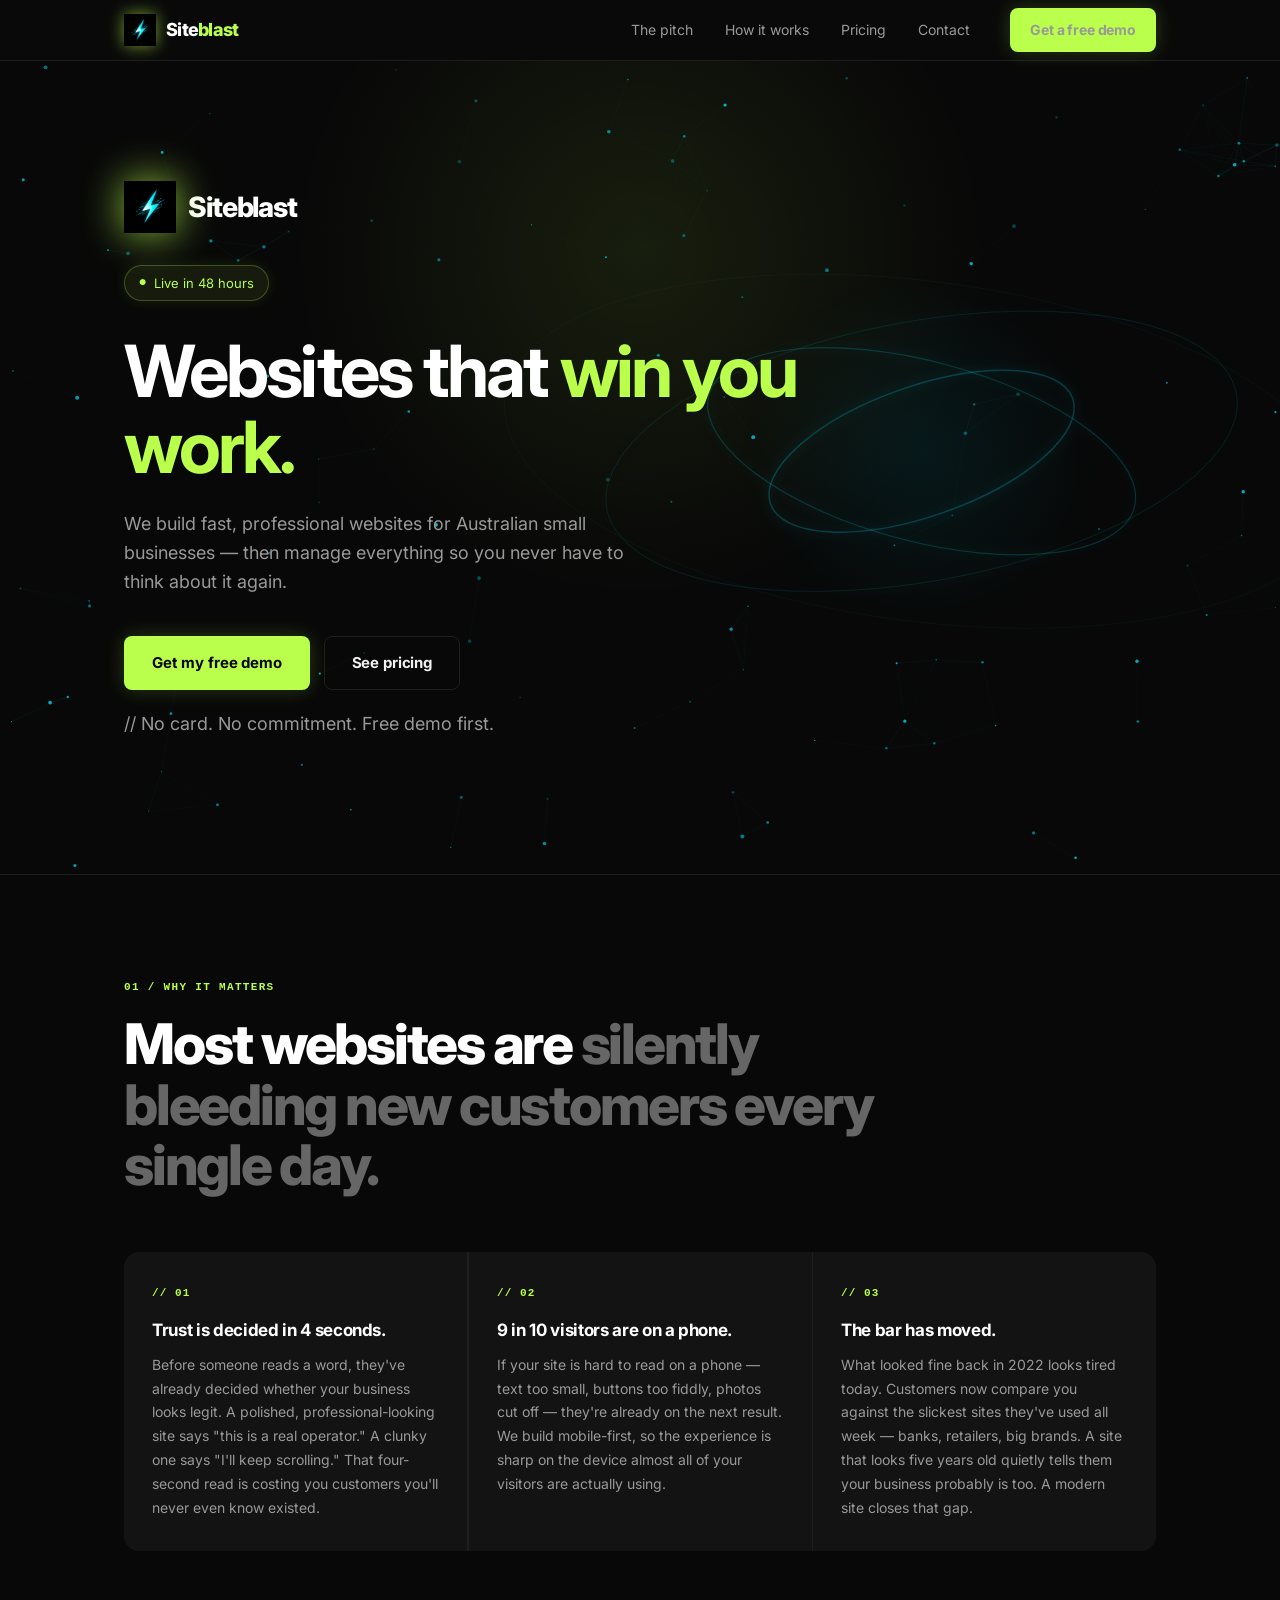
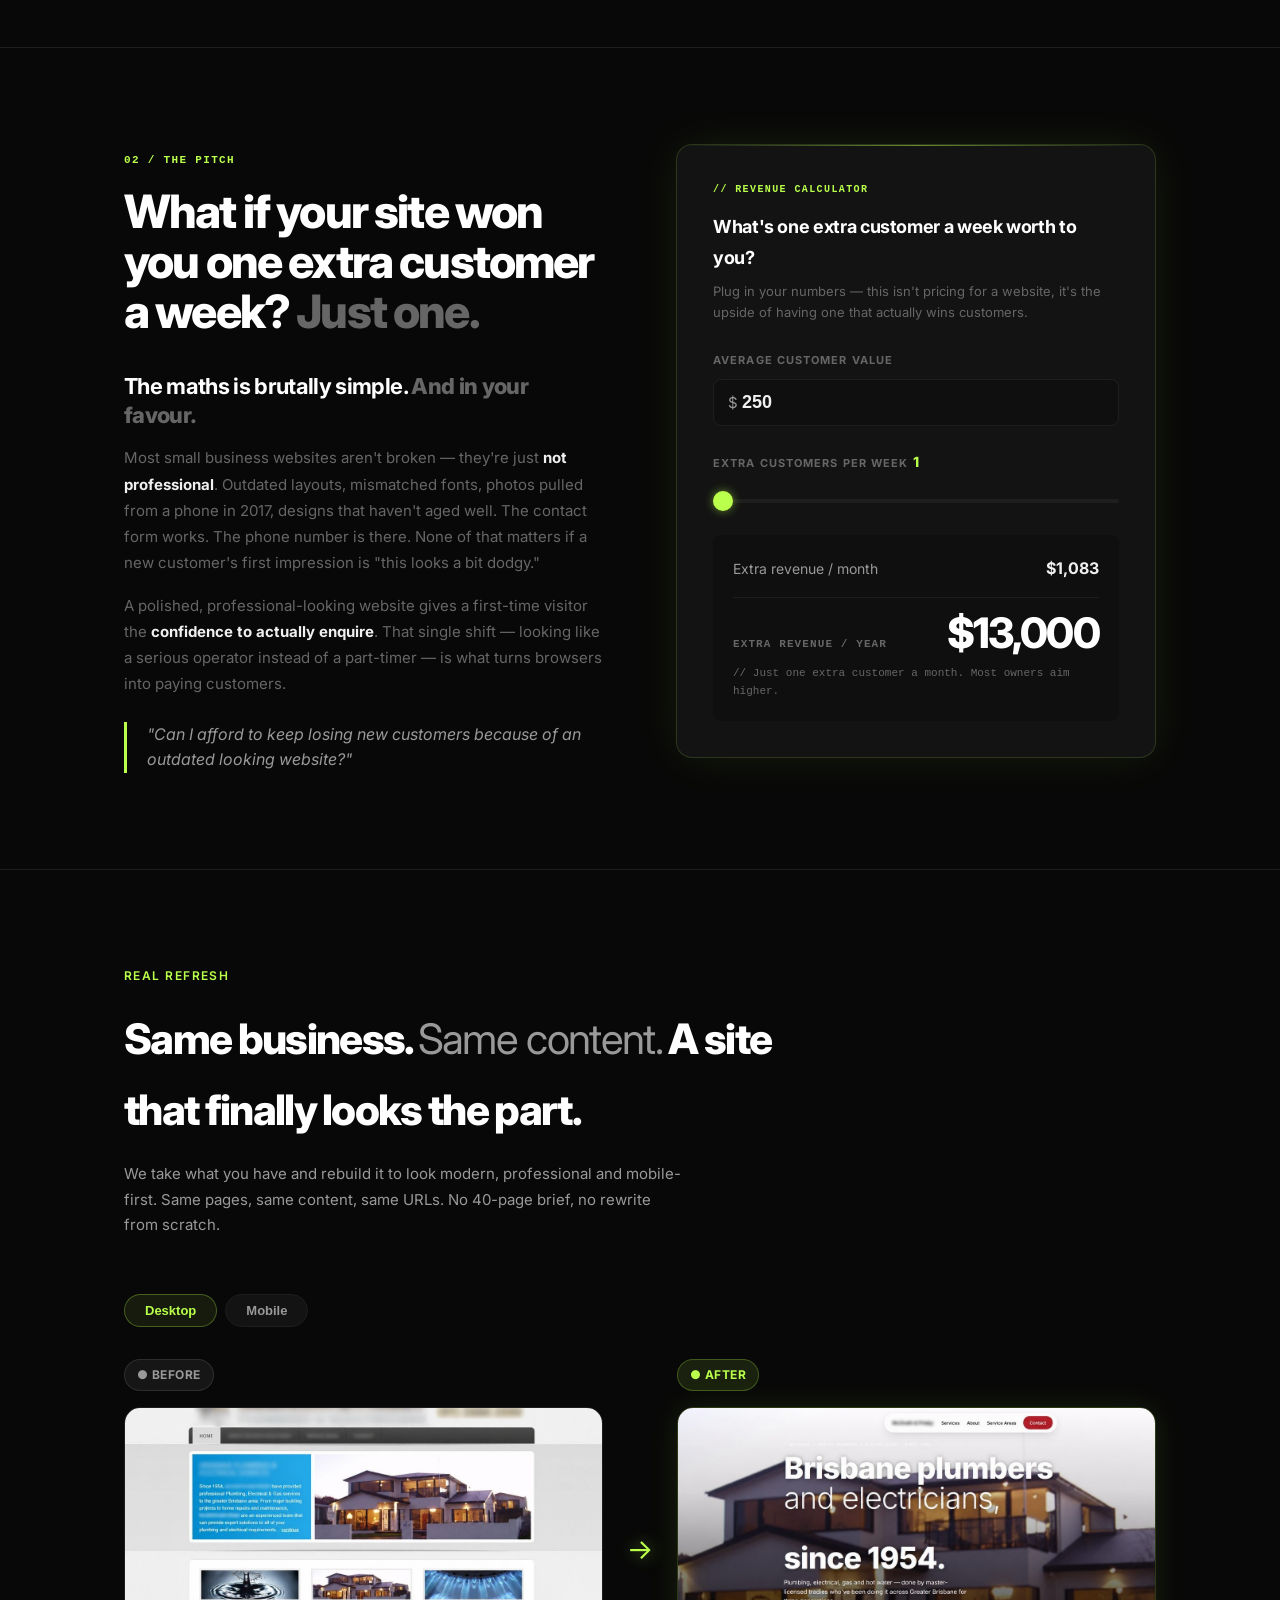
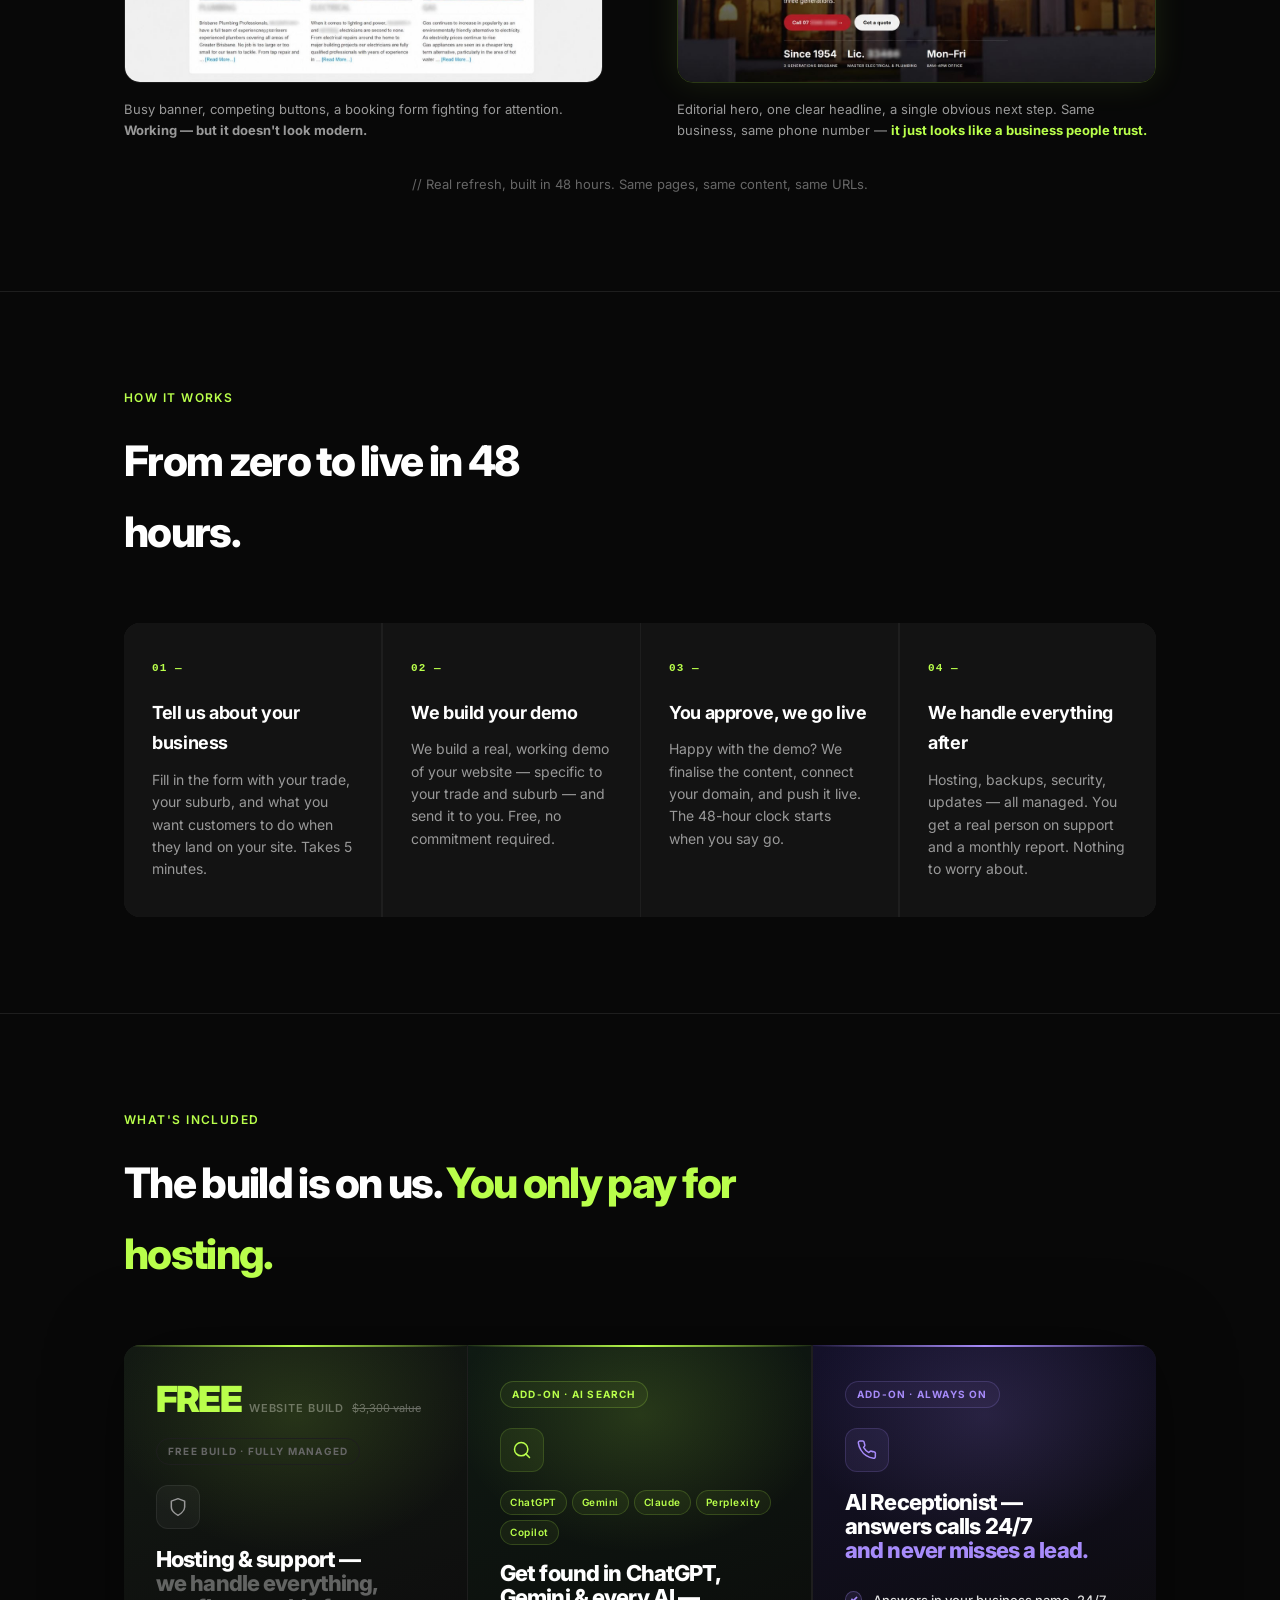
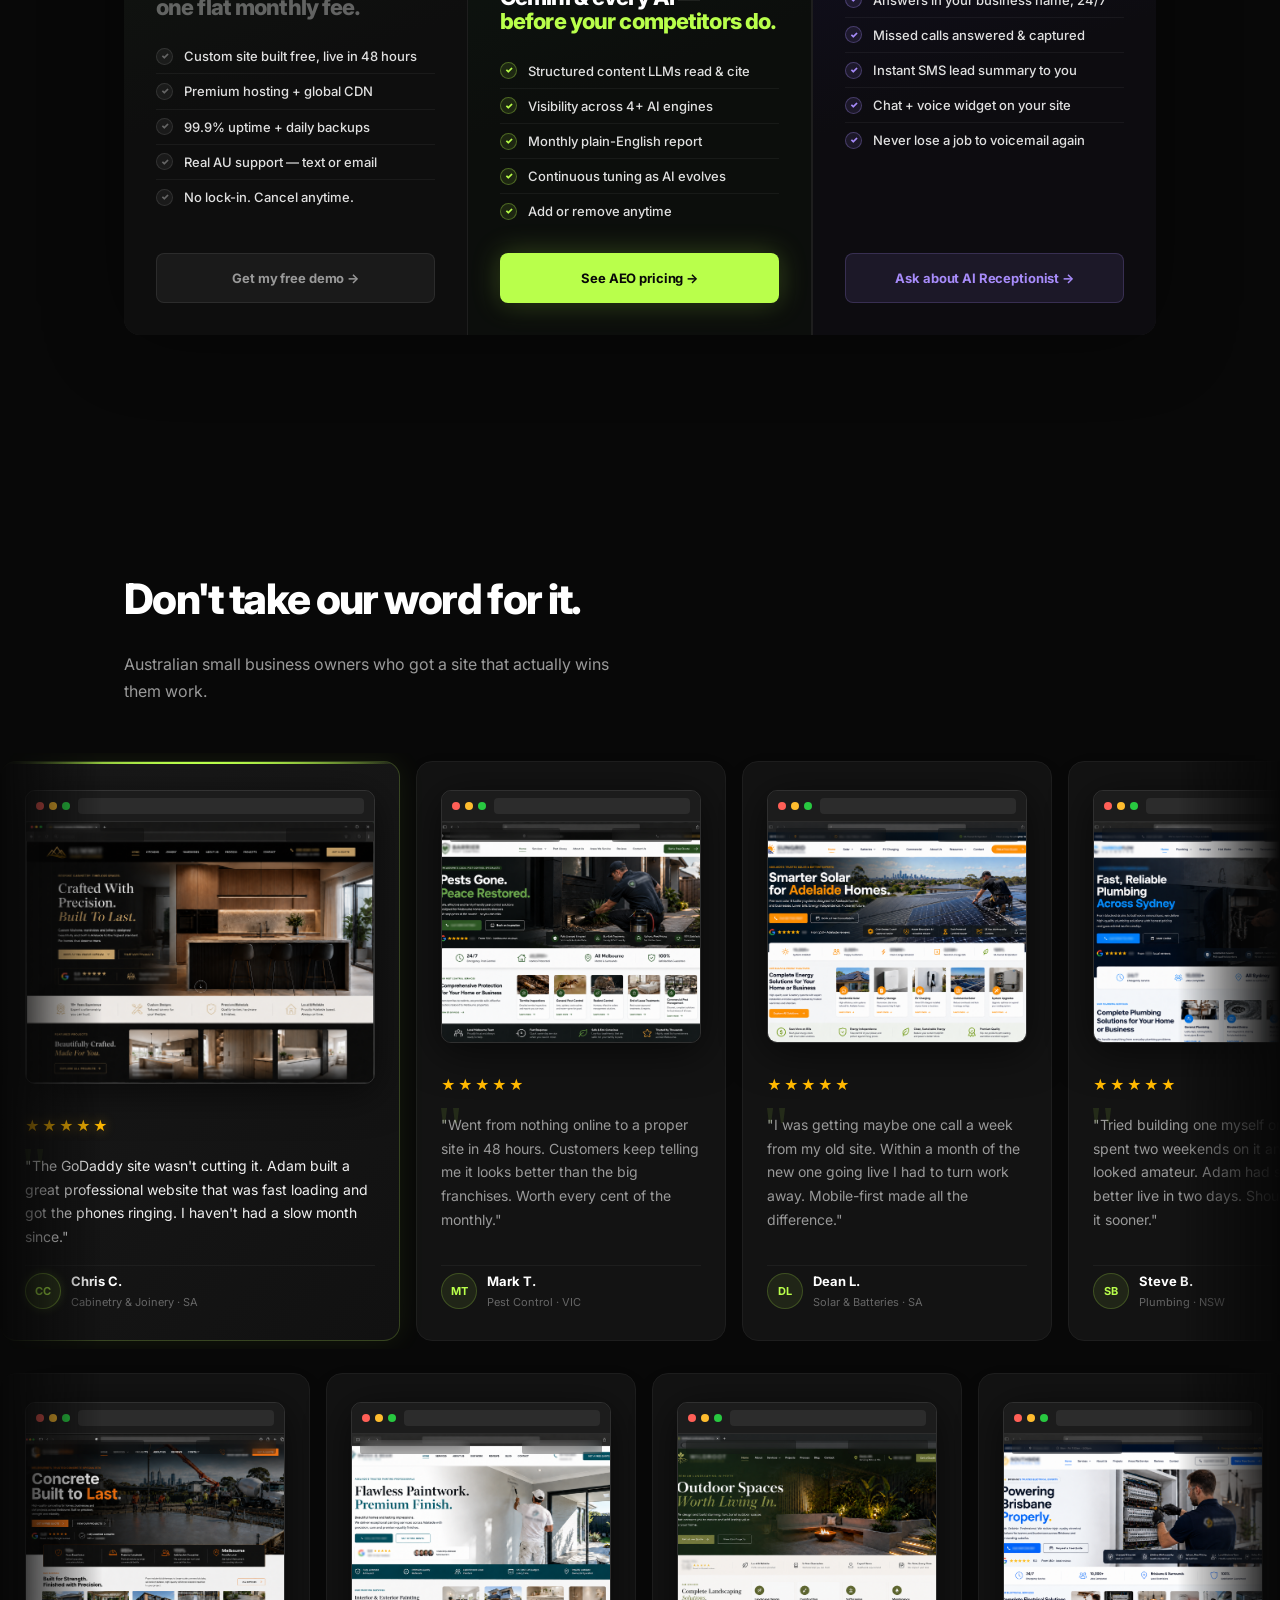
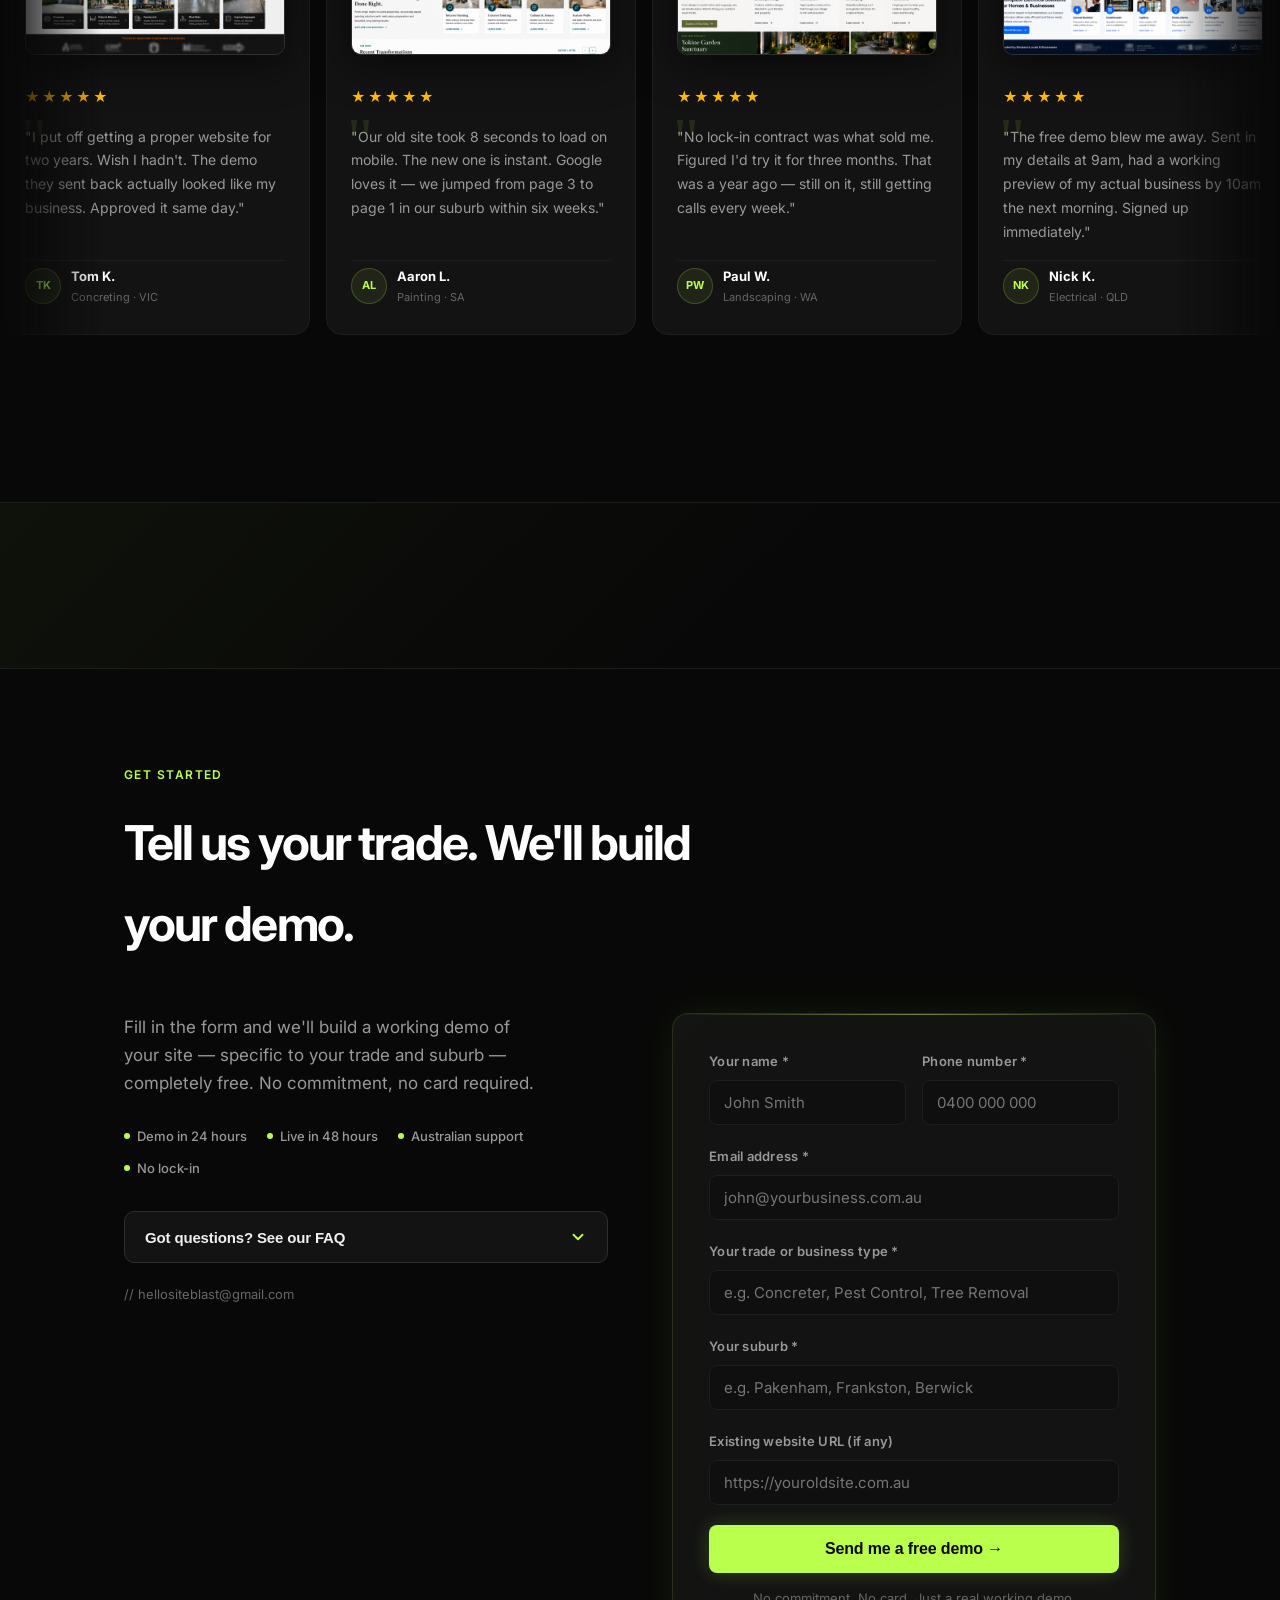
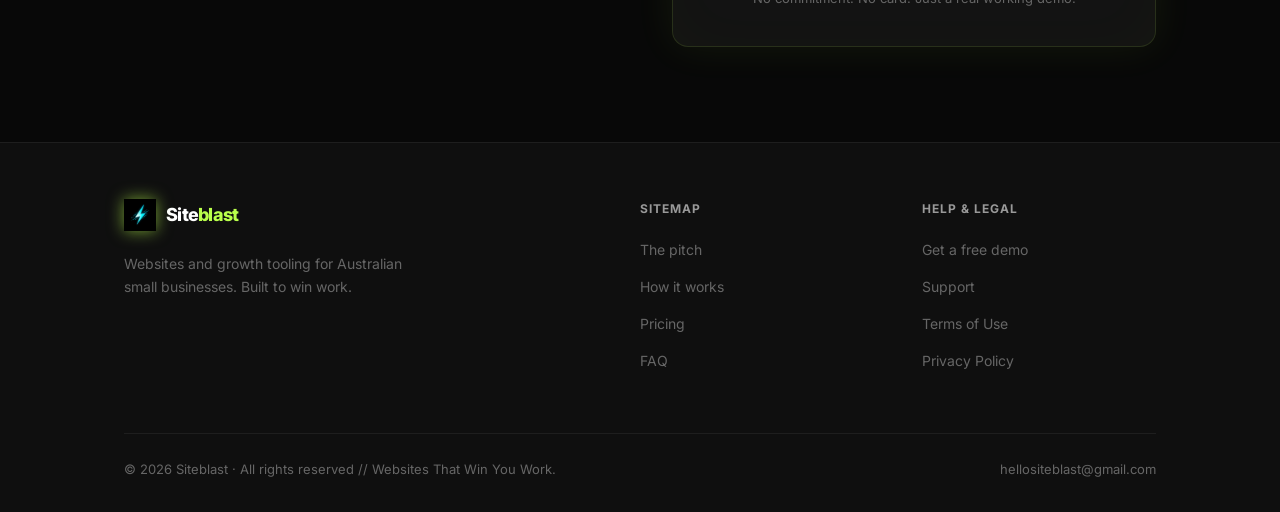
==== index.html @ 5de444ef "Add files via upload" ====
<!DOCTYPE html>
<html lang="en">
<head>
  <meta charset="UTF-8">
  <meta name="viewport" content="width=device-width, initial-scale=1.0">
  <title>Siteblast — Websites That Win You Work</title>
  <meta name="description" content="Professional websites for Australian small businesses. Built in 48 hours, fully managed hosting, real Australian support. Get a free demo today.">
  <meta name="robots" content="index, follow">
  <link rel="canonical" href="https://www.siteblast.com.au/">
  <link rel="preconnect" href="https://fonts.googleapis.com">
  <link rel="preconnect" href="https://fonts.gstatic.com" crossorigin>
  <link href="https://fonts.googleapis.com/css2?family=Inter:wght@400;500;600;700;800;900&display=swap" rel="stylesheet">
  <link rel="stylesheet" href="style.css">
  <link rel="icon" type="image/png" sizes="48x48" href="favicon.png">
  <link rel="icon" type="image/x-icon" href="favicon.ico">
  <link rel="apple-touch-icon" href="favicon.png">
  <meta property="og:title" content="Siteblast — Websites That Win You Work">
  <meta property="og:description" content="Professional websites for Australian small businesses. Built in 48 hours, fully managed.">
  <meta property="og:url" content="https://www.siteblast.com.au/">
  <meta property="og:type" content="website">
</head>
<body>

<nav>
  <div class="nav-inner">
    <a href="index.html" class="logo-lockup"><img src="sblogo.png" alt="" class="logo-bolt"><span class="logo-word">Site<em>blast</em></span></a>
    <div class="nav-links" id="nav-links">
      <a href="#pitch">The pitch</a>
      <a href="#how">How it works</a>
      <a href="pricing.html">Pricing</a>
      <a href="#contact">Contact</a>
      <a href="#contact" class="btn nav-cta">Get a free demo</a>
    </div>
    <button class="nav-toggle" id="nav-toggle" aria-label="Toggle menu">
      <span></span><span></span><span></span>
    </button>
  </div>
</nav>

<section class="hero">
  <canvas id="hero-canvas"></canvas>
  <div class="container">
    <div class="hero-brand-row reveal reveal-up">
      <img src="sblogo.png" alt="" class="hero-bolt">
      <span class="hero-brand-name">Siteblast</span>
    </div>
    <div class="hero-label reveal reveal-up" style="transition-delay:.1s">Live in 48 hours</div>
    <h1 class="reveal reveal-up" style="transition-delay:.2s">Websites that <em>win you work.</em></h1>
    <p class="reveal reveal-up" style="transition-delay:.3s">We build fast, professional websites for Australian small businesses — then manage everything so you never have to think about it again.</p>
    <div class="hero-btns reveal reveal-up" style="transition-delay:.4s">
      <a href="#contact" class="btn">Get my free demo</a>
      <a href="pricing.html" class="btn btn-ghost">See pricing</a>
    </div>
    <p class="hero-note">// No card. No commitment. Free demo first.</p>
  </div>
</section>

<hr class="divider">

<!-- ── PITCH PART 1: Why it matters ── -->
<section class="section" id="pitch">
  <div class="container">
    <div class="pitch-why reveal reveal-up">
      <div class="pitch-why-label"><span class="step-label">01 / Why it matters</span></div>
      <h2 class="pitch-big-h">Most websites are <span class="pitch-dim">silently bleeding new customers every single day.</span></h2>
    </div>
    <div class="pitch-cards">
      <div class="pitch-card reveal reveal-up">
        <div class="pitch-card-num">// 01</div>
        <h3>Trust is decided in 4 seconds.</h3>
        <p>Before someone reads a word, they've already decided whether your business looks legit. A polished, professional-looking site says "this is a real operator." A clunky one says "I'll keep scrolling." That four-second read is costing you customers you'll never even know existed.</p>
      </div>
      <div class="pitch-card reveal reveal-up">
        <div class="pitch-card-num">// 02</div>
        <h3>9 in 10 visitors are on a phone.</h3>
        <p>If your site is hard to read on a phone — text too small, buttons too fiddly, photos cut off — they're already on the next result. We build mobile-first, so the experience is sharp on the device almost all of your visitors are actually using.</p>
      </div>
      <div class="pitch-card reveal reveal-up">
        <div class="pitch-card-num">// 03</div>
        <h3>The bar has moved.</h3>
        <p>What looked fine back in 2022 looks tired today. Customers now compare you against the slickest sites they've used all week — banks, retailers, big brands. A site that looks five years old quietly tells them your business probably is too. A modern site closes that gap.</p>
      </div>
    </div>
  </div>
</section>

<hr class="divider">

<!-- ── PITCH PART 2: The revenue calculator ── -->
<section class="section" id="calculator">
  <div class="container">
    <div class="calc-section">
      <div class="calc-left reveal reveal-left">
        <div class="pitch-why-label"><span class="step-label">02 / The pitch</span></div>
        <h2 class="pitch-big-h">What if your site won you one extra customer a week? <span class="pitch-dim">Just one.</span></h2>
        <div class="calc-copy">
          <h3>The maths is brutally simple. <span class="pitch-dim">And in your favour.</span></h3>
          <p>Most small business websites aren't broken — they're just <strong>not professional</strong>. Outdated layouts, mismatched fonts, photos pulled from a phone in 2017, designs that haven't aged well. The contact form works. The phone number is there. None of that matters if a new customer's first impression is "this looks a bit dodgy."</p>
          <p>A polished, professional-looking website gives a first-time visitor the <strong>confidence to actually enquire</strong>. That single shift — looking like a serious operator instead of a part-timer — is what turns browsers into paying customers.</p>
          <blockquote class="calc-quote">"Can I afford to keep losing new customers because of an outdated looking website?"</blockquote>
        </div>
      </div>
      <div class="calc-right reveal reveal-right">
        <div class="calc-card reveal reveal-scale">
          <div class="calc-card-label">// REVENUE CALCULATOR</div>
          <h4>What's one extra customer a week worth to you?</h4>
          <p class="calc-card-sub">Plug in your numbers — this isn't pricing for a website, it's the upside of having one that actually wins customers.</p>

          <div class="calc-field">
            <label>AVERAGE CUSTOMER VALUE</label>
            <div class="calc-input-wrap">
              <span class="calc-dollar">$</span>
              <input type="number" id="customer-value" value="250" min="50" max="10000" step="50">
            </div>
          </div>

          <div class="calc-field">
            <label>EXTRA CUSTOMERS PER WEEK <span id="slider-val">1</span></label>
            <input type="range" id="customers-slider" min="1" max="10" value="1" class="calc-slider">
          </div>

          <div class="calc-result">
            <div class="calc-result-row">
              <span>Extra revenue / month</span>
              <span id="monthly-result">$1,083</span>
            </div>
            <div class="calc-divider"></div>
            <div class="calc-result-row calc-result-big">
              <span>EXTRA REVENUE / YEAR</span>
              <span id="yearly-result">$13,000</span>
            </div>
            <p class="calc-fine">// Just one extra customer a month. Most owners aim higher.</p>
          </div>
        </div>
      </div>
    </div>
  </div>
</section>

<hr class="divider">

<!-- ── BEFORE / AFTER ── -->
<section class="section" id="before-after">
  <div class="container">
    <span class="eyebrow reveal reveal-up">Real refresh</span>
    <h2 class="reveal reveal-up" style="font-size:clamp(28px,4vw,42px);font-weight:800;letter-spacing:-.04em;color:var(--pure);max-width:700px;margin-bottom:16px">Same business. <span style="color:var(--light);font-weight:400">Same content.</span> A site that finally looks the part.</h2>
    <p style="color:var(--light);font-size:15px;margin-bottom:56px;max-width:560px">We take what you have and rebuild it to look modern, professional and mobile-first. Same pages, same content, same URLs. No 40-page brief, no rewrite from scratch.</p>

    <!-- Desktop before/after -->
    <div class="ba-toggle-row reveal reveal-up">
      <button class="ba-toggle-btn active" id="btn-desktop" onclick="showDesktop()">Desktop</button>
      <button class="ba-toggle-btn" id="btn-mobile" onclick="showMobile()">Mobile</button>
    </div>

    <div class="ba-grid" id="ba-desktop">
      <div class="ba-panel">
        <div class="ba-badge ba-before">● BEFORE</div>
        <div class="ba-img-wrap">
          <img src="before-desktop.jpg" alt="Before — old website desktop view" loading="lazy">
        </div>
        <p class="ba-caption">Busy banner, competing buttons, a booking form fighting for attention. <strong>Working — but it doesn't look modern.</strong></p>
      </div>
      <div class="ba-arrow">→</div>
      <div class="ba-panel">
        <div class="ba-badge ba-after">● AFTER</div>
        <div class="ba-img-wrap ba-img-after">
          <img src="after-desktop.jpg" alt="After — new website desktop view" loading="lazy">
        </div>
        <p class="ba-caption">Editorial hero, one clear headline, a single obvious next step. Same business, same phone number — <strong style="color:var(--accent)">it just looks like a business people trust.</strong></p>
      </div>
    </div>

    <div class="ba-grid" id="ba-mobile" style="display:none">
      <div class="ba-panel">
        <div class="ba-badge ba-before">● BEFORE</div>
        <div class="ba-img-wrap ba-mobile-wrap">
          <img src="before-mobile.jpg" alt="Before — old website mobile view" loading="lazy">
        </div>
        <p class="ba-caption">Text overflowing, logo and nav broken, content cut off on the edges. <strong>Most visitors are on mobile — this is what they see.</strong></p>
      </div>
      <div class="ba-arrow">→</div>
      <div class="ba-panel">
        <div class="ba-badge ba-after">● AFTER</div>
        <div class="ba-img-wrap ba-mobile-wrap">
          <img src="after-mobile.jpg" alt="After — new website mobile view" loading="lazy">
        </div>
        <p class="ba-caption">Full-bleed hero, bold headline, clear CTAs. Fast, readable, thumb-friendly. <strong style="color:var(--accent)">Sharp on the device your customers actually use.</strong></p>
      </div>
    </div>

    <p style="text-align:center;font-size:13px;color:var(--mid);margin-top:32px">// Real refresh, built in 48 hours. Same pages, same content, same URLs.</p>
  </div>
</section>

<hr class="divider">

<!-- ── HOW IT WORKS ── -->
<section class="section" id="how">
  <div class="container">
    <span class="eyebrow">How it works</span>
    <h2 class="reveal reveal-up" style="font-size:clamp(28px,4vw,42px);font-weight:800;letter-spacing:-.04em;color:var(--pure);max-width:500px">From zero to live in 48 hours.</h2>
    <div class="how-steps">
      <div class="how-step reveal reveal-up">
        <div class="step-num">01 —</div>
        <h3>Tell us about your business</h3>
        <p>Fill in the form with your trade, your suburb, and what you want customers to do when they land on your site. Takes 5 minutes.</p>
      </div>
      <div class="how-step reveal reveal-up">
        <div class="step-num">02 —</div>
        <h3>We build your demo</h3>
        <p>We build a real, working demo of your website — specific to your trade and suburb — and send it to you. Free, no commitment required.</p>
      </div>
      <div class="how-step reveal reveal-up">
        <div class="step-num">03 —</div>
        <h3>You approve, we go live</h3>
        <p>Happy with the demo? We finalise the content, connect your domain, and push it live. The 48-hour clock starts when you say go.</p>
      </div>
      <div class="how-step reveal reveal-up">
        <div class="step-num">04 —</div>
        <h3>We handle everything after</h3>
        <p>Hosting, backups, security, updates — all managed. You get a real person on support and a monthly report. Nothing to worry about.</p>
      </div>
    </div>
  </div>
</section>

<hr class="divider">

<!-- ── WHAT'S INCLUDED ── -->
<section class="section" id="hosting">
  <div class="container">
    <span class="eyebrow">What's included</span>
    <h2 style="font-size:clamp(28px,4vw,42px);font-weight:800;letter-spacing:-.04em;color:var(--pure);max-width:620px;margin-bottom:56px">The build is on us. <span style="color:var(--accent)">You only pay for hosting.</span></h2>

    <div class="offer-panels">

      <!-- PANEL 1: Hosting & Support (free build) -->
      <div class="offer-panel reveal reveal-up">
        <div class="offer-free-badge">
          <strong>FREE</strong>
          <span>Website build &nbsp;<s class="offer-was">$3,300 value</s></span>
        </div>
        <div class="offer-tag">Free build · Fully managed</div>
        <div class="offer-icon">
          <svg viewBox="0 0 24 24" fill="none" stroke="currentColor" stroke-width="1.8" stroke-linecap="round" stroke-linejoin="round"><path d="M12 22s8-4 8-10V5l-8-3-8 3v7c0 6 8 10 8 10z"/></svg>
        </div>
        <h3 class="offer-title">Hosting &amp; support —<br><em>we handle everything,<br>one flat monthly fee.</em></h3>
        <ul class="offer-list">
          <li><span class="offer-check">✓</span> Custom site built free, live in 48 hours</li>
          <li><span class="offer-check">✓</span> Premium hosting + global CDN</li>
          <li><span class="offer-check">✓</span> 99.9% uptime + daily backups</li>
          <li><span class="offer-check">✓</span> Real AU support — text or email</li>
          <li><span class="offer-check">✓</span> No lock-in. Cancel anytime.</li>
        </ul>
        <a href="#contact" class="offer-cta">Get my free demo →</a>
      </div>

      <!-- PANEL 2: AEO -->
      <div class="offer-panel offer-panel-aeo reveal reveal-up" style="transition-delay:.1s">
        <div class="offer-tag offer-tag-aeo">Add-on · AI Search</div>
        <div class="offer-icon offer-icon-aeo">
          <svg viewBox="0 0 24 24" fill="none" stroke="currentColor" stroke-width="1.8" stroke-linecap="round" stroke-linejoin="round"><circle cx="11" cy="11" r="8"/><line x1="21" y1="21" x2="16.65" y2="16.65"/></svg>
        </div>
        <div class="offer-ai-engines">
          <span>ChatGPT</span><span>Gemini</span><span>Claude</span><span>Perplexity</span><span>Copilot</span>
        </div>
        <h3 class="offer-title">Get found in ChatGPT,<br>Gemini &amp; every AI —<br><em>before your competitors do.</em></h3>
        <ul class="offer-list">
          <li><span class="offer-check offer-check-aeo">✓</span> Structured content LLMs read &amp; cite</li>
          <li><span class="offer-check offer-check-aeo">✓</span> Visibility across 4+ AI engines</li>
          <li><span class="offer-check offer-check-aeo">✓</span> Monthly plain-English report</li>
          <li><span class="offer-check offer-check-aeo">✓</span> Continuous tuning as AI evolves</li>
          <li><span class="offer-check offer-check-aeo">✓</span> Add or remove anytime</li>
        </ul>
        <a href="pricing.html" class="offer-cta offer-cta-aeo">See AEO pricing →</a>
      </div>

      <!-- PANEL 3: AI Receptionist -->
      <div class="offer-panel offer-panel-ai reveal reveal-up" style="transition-delay:.2s">
        <div class="offer-tag offer-tag-ai">Add-on · Always On</div>
        <div class="offer-icon offer-icon-ai">
          <svg viewBox="0 0 24 24" fill="none" stroke="currentColor" stroke-width="1.8" stroke-linecap="round" stroke-linejoin="round"><path d="M22 16.92v3a2 2 0 0 1-2.18 2 19.79 19.79 0 0 1-8.63-3.07A19.5 19.5 0 0 1 4.69 12 19.79 19.79 0 0 1 1.61 3.41 2 2 0 0 1 3.6 1.22h3a2 2 0 0 1 2 1.72c.127.96.361 1.903.7 2.81a2 2 0 0 1-.45 2.11L7.91 8.82a16 16 0 0 0 6.29 6.29l1.16-1.16a2 2 0 0 1 2.11-.45c.907.339 1.85.573 2.81.7A2 2 0 0 1 22 16.92z"/></svg>
        </div>
        <h3 class="offer-title">AI Receptionist —<br>answers calls 24/7<br><em>and never misses a lead.</em></h3>
        <ul class="offer-list">
          <li><span class="offer-check offer-check-ai">✓</span> Answers in your business name, 24/7</li>
          <li><span class="offer-check offer-check-ai">✓</span> Missed calls answered &amp; captured</li>
          <li><span class="offer-check offer-check-ai">✓</span> Instant SMS lead summary to you</li>
          <li><span class="offer-check offer-check-ai">✓</span> Chat + voice widget on your site</li>
          <li><span class="offer-check offer-check-ai">✓</span> Never lose a job to voicemail again</li>
        </ul>
        <a href="#contact" class="offer-cta offer-cta-ai">Ask about AI Receptionist →</a>
      </div>

    </div>
  </div>
</section>



<!-- ── TESTIMONIALS ── -->
<section class="section" id="reviews">
  <div class="container">
    <span class="eyebrow reveal reveal-up">Real results</span>
    <h2 class="reveal reveal-up" style="font-size:clamp(28px,4vw,42px);font-weight:800;letter-spacing:-.04em;color:var(--pure);max-width:560px;margin-bottom:16px">Don't take our word for it.</h2>
    <p class="reveal reveal-up" style="color:var(--light);font-size:16px;margin-bottom:48px;max-width:500px">Australian small business owners who got a site that actually wins them work.</p>
  </div>

  <!-- ROW 1 scrolls left -->
  <div class="marquee-wrap">
    <div class="marquee-track marquee-left">

      <div class="review-card marquee-card review-featured">
        <div class="mp2-wrap"><div class="mp2-browser">
<div class="mp2-bar"><div class="mp2-dots"><span></span><span></span><span></span></div><div class="mp2-url-blank"></div></div>
<div class="mp2-site mp2-img-card" style="position:relative;overflow:hidden;min-height:220px;">
  <img src="review-01.png" alt="Client website preview" style="width:100%;height:100%;object-fit:cover;object-position:top;display:block;">
  <div style="position:absolute;top:6px;left:8px;width:110px;height:14px;backdrop-filter:blur(8px);-webkit-backdrop-filter:blur(8px);background:rgba(0,0,0,.25);border-radius:2px;"></div>
  <div style="position:absolute;top:6px;right:8px;width:80px;height:14px;backdrop-filter:blur(8px);-webkit-backdrop-filter:blur(8px);background:rgba(0,0,0,.25);border-radius:2px;"></div>
</div>
</div></div>
        <div class="review-stars">★★★★★</div>
        <blockquote class="review-quote">"The GoDaddy site wasn't cutting it. Adam built a great professional website that was fast loading and got the phones ringing. I haven't had a slow month since."</blockquote>
        <div class="review-author">
          <div class="review-avatar">CC</div>
          <div><strong>Chris C.</strong><span>Cabinetry &amp; Joinery · SA</span></div>
        </div>
      </div>

      <div class="review-card marquee-card">
        <div class="mp2-wrap"><div class="mp2-browser">
<div class="mp2-bar"><div class="mp2-dots"><span></span><span></span><span></span></div><div class="mp2-url-blank"></div></div>
<div class="mp2-site mp2-img-card" style="position:relative;overflow:hidden;min-height:220px;">
  <img src="review-02.png" alt="Client website preview" style="width:100%;height:100%;object-fit:cover;object-position:top;display:block;">
  <div style="position:absolute;top:6px;left:8px;width:110px;height:14px;backdrop-filter:blur(8px);-webkit-backdrop-filter:blur(8px);background:rgba(0,0,0,.25);border-radius:2px;"></div>
  <div style="position:absolute;top:6px;right:8px;width:80px;height:14px;backdrop-filter:blur(8px);-webkit-backdrop-filter:blur(8px);background:rgba(0,0,0,.25);border-radius:2px;"></div>
</div>
</div></div>
        <div class="review-stars">★★★★★</div>
        <blockquote class="review-quote">"Went from nothing online to a proper site in 48 hours. Customers keep telling me it looks better than the big franchises. Worth every cent of the monthly."</blockquote>
        <div class="review-author">
          <div class="review-avatar">MT</div>
          <div><strong>Mark T.</strong><span>Pest Control · VIC</span></div>
        </div>
      </div>

      <div class="review-card marquee-card">
        <div class="mp2-wrap"><div class="mp2-browser">
<div class="mp2-bar"><div class="mp2-dots"><span></span><span></span><span></span></div><div class="mp2-url-blank"></div></div>
<div class="mp2-site mp2-img-card" style="position:relative;overflow:hidden;min-height:220px;">
  <img src="review-03.png" alt="Client website preview" style="width:100%;height:100%;object-fit:cover;object-position:top;display:block;">
  <div style="position:absolute;top:6px;left:8px;width:110px;height:14px;backdrop-filter:blur(8px);-webkit-backdrop-filter:blur(8px);background:rgba(0,0,0,.25);border-radius:2px;"></div>
  <div style="position:absolute;top:6px;right:8px;width:80px;height:14px;backdrop-filter:blur(8px);-webkit-backdrop-filter:blur(8px);background:rgba(0,0,0,.25);border-radius:2px;"></div>
</div>
</div></div>
        <div class="review-stars">★★★★★</div>
        <blockquote class="review-quote">"I was getting maybe one call a week from my old site. Within a month of the new one going live I had to turn work away. Mobile-first made all the difference."</blockquote>
        <div class="review-author">
          <div class="review-avatar">DL</div>
          <div><strong>Dean L.</strong><span>Solar &amp; Batteries · SA</span></div>
        </div>
      </div>

      <div class="review-card marquee-card">
        <div class="mp2-wrap"><div class="mp2-browser">
<div class="mp2-bar"><div class="mp2-dots"><span></span><span></span><span></span></div><div class="mp2-url-blank"></div></div>
<div class="mp2-site mp2-img-card" style="position:relative;overflow:hidden;min-height:220px;">
  <img src="review-04.png" alt="Client website preview" style="width:100%;height:100%;object-fit:cover;object-position:top;display:block;">
  <div style="position:absolute;top:6px;left:8px;width:110px;height:14px;backdrop-filter:blur(8px);-webkit-backdrop-filter:blur(8px);background:rgba(0,0,0,.25);border-radius:2px;"></div>
  <div style="position:absolute;top:6px;right:8px;width:80px;height:14px;backdrop-filter:blur(8px);-webkit-backdrop-filter:blur(8px);background:rgba(0,0,0,.25);border-radius:2px;"></div>
</div>
</div></div>
        <div class="review-stars">★★★★★</div>
        <blockquote class="review-quote">"Tried building one myself on Wix — spent two weekends on it and it still looked amateur. Adam had something better live in two days. Should've done it sooner."</blockquote>
        <div class="review-author">
          <div class="review-avatar">SB</div>
          <div><strong>Steve B.</strong><span>Plumbing · NSW</span></div>
        </div>
      </div>

      <div class="review-card marquee-card">
        <div class="mp2-wrap"><div class="mp2-browser">
<div class="mp2-bar"><div class="mp2-dots"><span></span><span></span><span></span></div><div class="mp2-url-blank"></div></div>
<div class="mp2-site mp2-img-card" style="position:relative;overflow:hidden;min-height:220px;">
  <img src="review-05.png" alt="Client website preview" style="width:100%;height:100%;object-fit:cover;object-position:top;display:block;">
  <div style="position:absolute;top:6px;left:8px;width:110px;height:14px;backdrop-filter:blur(8px);-webkit-backdrop-filter:blur(8px);background:rgba(0,0,0,.25);border-radius:2px;"></div>
  <div style="position:absolute;top:6px;right:8px;width:80px;height:14px;backdrop-filter:blur(8px);-webkit-backdrop-filter:blur(8px);background:rgba(0,0,0,.25);border-radius:2px;"></div>
</div>
</div></div>
        <div class="review-stars">★★★★★</div>
        <blockquote class="review-quote">"The monthly reporting tells me exactly how many people called from the site. It's not just a pretty website — it's working for the business."</blockquote>
        <div class="review-author">
          <div class="review-avatar">RP</div>
          <div><strong>Rachel P.</strong><span>Tiling · VIC</span></div>
        </div>
      </div>

      <div class="review-card marquee-card">
        <div class="mp2-wrap"><div class="mp2-browser">
<div class="mp2-bar"><div class="mp2-dots"><span></span><span></span><span></span></div><div class="mp2-url-blank"></div></div>
<div class="mp2-site mp2-img-card" style="position:relative;overflow:hidden;min-height:220px;">
  <img src="review-06.png" alt="Client website preview" style="width:100%;height:100%;object-fit:cover;object-position:top;display:block;">
  <div style="position:absolute;top:6px;left:8px;width:110px;height:14px;backdrop-filter:blur(8px);-webkit-backdrop-filter:blur(8px);background:rgba(0,0,0,.25);border-radius:2px;"></div>
  <div style="position:absolute;top:6px;right:8px;width:80px;height:14px;backdrop-filter:blur(8px);-webkit-backdrop-filter:blur(8px);background:rgba(0,0,0,.25);border-radius:2px;"></div>
</div>
</div></div>
        <div class="review-stars">★★★★★</div>
        <blockquote class="review-quote">"Real Australian support means I can actually get someone on the phone. Had a small issue on a Friday afternoon — sorted by 5pm."</blockquote>
        <div class="review-author">
          <div class="review-avatar">JM</div>
          <div><strong>Jason M.</strong><span>Roofing · NSW</span></div>
        </div>
      </div>

      <!-- DUPLICATE for seamless loop -->
      <div class="review-card marquee-card review-featured">
        <div class="mp2-wrap"><div class="mp2-browser">
<div class="mp2-bar"><div class="mp2-dots"><span></span><span></span><span></span></div><div class="mp2-url-blank"></div></div>
<div class="mp2-site mp2-img-card" style="position:relative;overflow:hidden;min-height:220px;">
  <img src="review-01.png" alt="Client website preview" style="width:100%;height:100%;object-fit:cover;object-position:top;display:block;">
  <div style="position:absolute;top:6px;left:8px;width:110px;height:14px;backdrop-filter:blur(8px);-webkit-backdrop-filter:blur(8px);background:rgba(0,0,0,.25);border-radius:2px;"></div>
  <div style="position:absolute;top:6px;right:8px;width:80px;height:14px;backdrop-filter:blur(8px);-webkit-backdrop-filter:blur(8px);background:rgba(0,0,0,.25);border-radius:2px;"></div>
</div>
</div></div>
        <div class="review-stars">★★★★★</div>
        <blockquote class="review-quote">"The GoDaddy site wasn't cutting it. Adam built a great professional website that was fast loading and got the phones ringing. I haven't had a slow month since."</blockquote>
        <div class="review-author">
          <div class="review-avatar">CC</div>
          <div><strong>Chris C.</strong><span>Cabinetry &amp; Joinery · SA</span></div>
        </div>
      </div>

      <div class="review-card marquee-card">
        <div class="mp2-wrap"><div class="mp2-browser">
<div class="mp2-bar"><div class="mp2-dots"><span></span><span></span><span></span></div><div class="mp2-url-blank"></div></div>
<div class="mp2-site mp2-img-card" style="position:relative;overflow:hidden;min-height:220px;">
  <img src="review-02.png" alt="Client website preview" style="width:100%;height:100%;object-fit:cover;object-position:top;display:block;">
  <div style="position:absolute;top:6px;left:8px;width:110px;height:14px;backdrop-filter:blur(8px);-webkit-backdrop-filter:blur(8px);background:rgba(0,0,0,.25);border-radius:2px;"></div>
  <div style="position:absolute;top:6px;right:8px;width:80px;height:14px;backdrop-filter:blur(8px);-webkit-backdrop-filter:blur(8px);background:rgba(0,0,0,.25);border-radius:2px;"></div>
</div>
</div></div>
        <div class="review-stars">★★★★★</div>
        <blockquote class="review-quote">"Went from nothing online to a proper site in 48 hours. Customers keep telling me it looks better than the big franchises. Worth every cent of the monthly."</blockquote>
        <div class="review-author">
          <div class="review-avatar">MT</div>
          <div><strong>Mark T.</strong><span>Pest Control · VIC</span></div>
        </div>
      </div>

      <div class="review-card marquee-card">
        <div class="mp2-wrap"><div class="mp2-browser">
<div class="mp2-bar"><div class="mp2-dots"><span></span><span></span><span></span></div><div class="mp2-url-blank"></div></div>
<div class="mp2-site mp2-img-card" style="position:relative;overflow:hidden;min-height:220px;">
  <img src="review-03.png" alt="Client website preview" style="width:100%;height:100%;object-fit:cover;object-position:top;display:block;">
  <div style="position:absolute;top:6px;left:8px;width:110px;height:14px;backdrop-filter:blur(8px);-webkit-backdrop-filter:blur(8px);background:rgba(0,0,0,.25);border-radius:2px;"></div>
  <div style="position:absolute;top:6px;right:8px;width:80px;height:14px;backdrop-filter:blur(8px);-webkit-backdrop-filter:blur(8px);background:rgba(0,0,0,.25);border-radius:2px;"></div>
</div>
</div></div>
        <div class="review-stars">★★★★★</div>
        <blockquote class="review-quote">"I was getting maybe one call a week from my old site. Within a month of the new one going live I had to turn work away. Mobile-first made all the difference."</blockquote>
        <div class="review-author">
          <div class="review-avatar">DL</div>
          <div><strong>Dean L.</strong><span>Solar &amp; Batteries · SA</span></div>
        </div>
      </div>

      <div class="review-card marquee-card">
        <div class="mp2-wrap"><div class="mp2-browser">
<div class="mp2-bar"><div class="mp2-dots"><span></span><span></span><span></span></div><div class="mp2-url-blank"></div></div>
<div class="mp2-site mp2-img-card" style="position:relative;overflow:hidden;min-height:220px;">
  <img src="review-04.png" alt="Client website preview" style="width:100%;height:100%;object-fit:cover;object-position:top;display:block;">
  <div style="position:absolute;top:6px;left:8px;width:110px;height:14px;backdrop-filter:blur(8px);-webkit-backdrop-filter:blur(8px);background:rgba(0,0,0,.25);border-radius:2px;"></div>
  <div style="position:absolute;top:6px;right:8px;width:80px;height:14px;backdrop-filter:blur(8px);-webkit-backdrop-filter:blur(8px);background:rgba(0,0,0,.25);border-radius:2px;"></div>
</div>
</div></div>
        <div class="review-stars">★★★★★</div>
        <blockquote class="review-quote">"Tried building one myself on Wix — spent two weekends on it and it still looked amateur. Adam had something better live in two days. Should've done it sooner."</blockquote>
        <div class="review-author">
          <div class="review-avatar">SB</div>
          <div><strong>Steve B.</strong><span>Plumbing · NSW</span></div>
        </div>
      </div>

      <div class="review-card marquee-card">
        <div class="mp2-wrap"><div class="mp2-browser">
<div class="mp2-bar"><div class="mp2-dots"><span></span><span></span><span></span></div><div class="mp2-url-blank"></div></div>
<div class="mp2-site mp2-img-card" style="position:relative;overflow:hidden;min-height:220px;">
  <img src="review-05.png" alt="Client website preview" style="width:100%;height:100%;object-fit:cover;object-position:top;display:block;">
  <div style="position:absolute;top:6px;left:8px;width:110px;height:14px;backdrop-filter:blur(8px);-webkit-backdrop-filter:blur(8px);background:rgba(0,0,0,.25);border-radius:2px;"></div>
  <div style="position:absolute;top:6px;right:8px;width:80px;height:14px;backdrop-filter:blur(8px);-webkit-backdrop-filter:blur(8px);background:rgba(0,0,0,.25);border-radius:2px;"></div>
</div>
</div></div>
        <div class="review-stars">★★★★★</div>
        <blockquote class="review-quote">"The monthly reporting tells me exactly how many people called from the site. It's not just a pretty website — it's working for the business."</blockquote>
        <div class="review-author">
          <div class="review-avatar">RP</div>
          <div><strong>Rachel P.</strong><span>Tiling · VIC</span></div>
        </div>
      </div>

      <div class="review-card marquee-card">
        <div class="mp2-wrap"><div class="mp2-browser">
<div class="mp2-bar"><div class="mp2-dots"><span></span><span></span><span></span></div><div class="mp2-url-blank"></div></div>
<div class="mp2-site mp2-img-card" style="position:relative;overflow:hidden;min-height:220px;">
  <img src="review-06.png" alt="Client website preview" style="width:100%;height:100%;object-fit:cover;object-position:top;display:block;">
  <div style="position:absolute;top:6px;left:8px;width:110px;height:14px;backdrop-filter:blur(8px);-webkit-backdrop-filter:blur(8px);background:rgba(0,0,0,.25);border-radius:2px;"></div>
  <div style="position:absolute;top:6px;right:8px;width:80px;height:14px;backdrop-filter:blur(8px);-webkit-backdrop-filter:blur(8px);background:rgba(0,0,0,.25);border-radius:2px;"></div>
</div>
</div></div>
        <div class="review-stars">★★★★★</div>
        <blockquote class="review-quote">"Real Australian support means I can actually get someone on the phone. Had a small issue on a Friday afternoon — sorted by 5pm."</blockquote>
        <div class="review-author">
          <div class="review-avatar">JM</div>
          <div><strong>Jason M.</strong><span>Roofing · NSW</span></div>
        </div>
      </div>

    </div>
  </div>

  <!-- ROW 2 scrolls right -->
  <div class="marquee-wrap" style="margin-top:16px">
    <div class="marquee-track marquee-right">

      <div class="review-card marquee-card">
        <div class="mp2-wrap"><div class="mp2-browser">
<div class="mp2-bar"><div class="mp2-dots"><span></span><span></span><span></span></div><div class="mp2-url-blank"></div></div>
<div class="mp2-site mp2-img-card" style="position:relative;overflow:hidden;min-height:220px;">
  <img src="review-07.png" alt="Client website preview" style="width:100%;height:100%;object-fit:cover;object-position:top;display:block;">
  <div style="position:absolute;top:6px;left:8px;width:110px;height:14px;backdrop-filter:blur(8px);-webkit-backdrop-filter:blur(8px);background:rgba(0,0,0,.25);border-radius:2px;"></div>
  <div style="position:absolute;top:6px;right:8px;width:80px;height:14px;backdrop-filter:blur(8px);-webkit-backdrop-filter:blur(8px);background:rgba(0,0,0,.25);border-radius:2px;"></div>
</div>
</div></div>
        <div class="review-stars">★★★★★</div>
        <blockquote class="review-quote">"I put off getting a proper website for two years. Wish I hadn't. The demo they sent back actually looked like my business. Approved it same day."</blockquote>
        <div class="review-author">
          <div class="review-avatar">TK</div>
          <div><strong>Tom K.</strong><span>Concreting · VIC</span></div>
        </div>
      </div>

      <div class="review-card marquee-card">
        <div class="mp2-wrap"><div class="mp2-browser">
<div class="mp2-bar"><div class="mp2-dots"><span></span><span></span><span></span></div><div class="mp2-url-blank"></div></div>
<div class="mp2-site mp2-img-card" style="position:relative;overflow:hidden;min-height:220px;">
  <img src="review-08.png" alt="Client website preview" style="width:100%;height:100%;object-fit:cover;object-position:top;display:block;">
  <div style="position:absolute;top:6px;left:8px;width:110px;height:14px;backdrop-filter:blur(8px);-webkit-backdrop-filter:blur(8px);background:rgba(0,0,0,.25);border-radius:2px;"></div>
  <div style="position:absolute;top:6px;right:8px;width:80px;height:14px;backdrop-filter:blur(8px);-webkit-backdrop-filter:blur(8px);background:rgba(0,0,0,.25);border-radius:2px;"></div>
</div>
</div></div>
        <div class="review-stars">★★★★★</div>
        <blockquote class="review-quote">"Our old site took 8 seconds to load on mobile. The new one is instant. Google loves it — we jumped from page 3 to page 1 in our suburb within six weeks."</blockquote>
        <div class="review-author">
          <div class="review-avatar">AL</div>
          <div><strong>Aaron L.</strong><span>Painting · SA</span></div>
        </div>
      </div>

      <div class="review-card marquee-card">
        <div class="mp2-wrap"><div class="mp2-browser">
<div class="mp2-bar"><div class="mp2-dots"><span></span><span></span><span></span></div><div class="mp2-url-blank"></div></div>
<div class="mp2-site mp2-img-card" style="position:relative;overflow:hidden;min-height:220px;">
  <img src="review-09.png" alt="Client website preview" style="width:100%;height:100%;object-fit:cover;object-position:top;display:block;">
  <div style="position:absolute;top:6px;left:8px;width:110px;height:14px;backdrop-filter:blur(8px);-webkit-backdrop-filter:blur(8px);background:rgba(0,0,0,.25);border-radius:2px;"></div>
  <div style="position:absolute;top:6px;right:8px;width:80px;height:14px;backdrop-filter:blur(8px);-webkit-backdrop-filter:blur(8px);background:rgba(0,0,0,.25);border-radius:2px;"></div>
</div>
</div></div>
        <div class="review-stars">★★★★★</div>
        <blockquote class="review-quote">"No lock-in contract was what sold me. Figured I'd try it for three months. That was a year ago — still on it, still getting calls every week."</blockquote>
        <div class="review-author">
          <div class="review-avatar">PW</div>
          <div><strong>Paul W.</strong><span>Landscaping · WA</span></div>
        </div>
      </div>

      <div class="review-card marquee-card">
        <div class="mp2-wrap"><div class="mp2-browser">
<div class="mp2-bar"><div class="mp2-dots"><span></span><span></span><span></span></div><div class="mp2-url-blank"></div></div>
<div class="mp2-site mp2-img-card" style="position:relative;overflow:hidden;min-height:220px;">
  <img src="review-10.png" alt="Client website preview" style="width:100%;height:100%;object-fit:cover;object-position:top;display:block;">
  <div style="position:absolute;top:6px;left:8px;width:110px;height:14px;backdrop-filter:blur(8px);-webkit-backdrop-filter:blur(8px);background:rgba(0,0,0,.25);border-radius:2px;"></div>
  <div style="position:absolute;top:6px;right:8px;width:80px;height:14px;backdrop-filter:blur(8px);-webkit-backdrop-filter:blur(8px);background:rgba(0,0,0,.25);border-radius:2px;"></div>
</div>
</div></div>
        <div class="review-stars">★★★★★</div>
        <blockquote class="review-quote">"The free demo blew me away. Sent in my details at 9am, had a working preview of my actual business by 10am the next morning. Signed up immediately."</blockquote>
        <div class="review-author">
          <div class="review-avatar">NK</div>
          <div><strong>Nick K.</strong><span>Electrical · QLD</span></div>
        </div>
      </div>

      <div class="review-card marquee-card">
        <div class="mp2-wrap"><div class="mp2-browser">
<div class="mp2-bar"><div class="mp2-dots"><span></span><span></span><span></span></div><div class="mp2-url-blank"></div></div>
<div class="mp2-site mp2-img-card" style="position:relative;overflow:hidden;min-height:220px;">
  <img src="review-11.png" alt="Client website preview" style="width:100%;height:100%;object-fit:cover;object-position:top;display:block;">
  <div style="position:absolute;top:6px;left:8px;width:110px;height:14px;backdrop-filter:blur(8px);-webkit-backdrop-filter:blur(8px);background:rgba(0,0,0,.25);border-radius:2px;"></div>
  <div style="position:absolute;top:6px;right:8px;width:80px;height:14px;backdrop-filter:blur(8px);-webkit-backdrop-filter:blur(8px);background:rgba(0,0,0,.25);border-radius:2px;"></div>
</div>
</div></div>
        <div class="review-stars">★★★★★</div>
        <blockquote class="review-quote">"My competitors all have these tired 2015-looking sites. Mine looks like it belongs to a company ten times my size. Clients comment on it constantly."</blockquote>
        <div class="review-author">
          <div class="review-avatar">BH</div>
          <div><strong>Brad H.</strong><span>Performance Coaching · QLD</span></div>
        </div>
      </div>

      <div class="review-card marquee-card">
        <div class="mp2-wrap"><div class="mp2-browser">
<div class="mp2-bar"><div class="mp2-dots"><span></span><span></span><span></span></div><div class="mp2-url-blank"></div></div>
<div class="mp2-site mp2-img-card" style="position:relative;overflow:hidden;min-height:220px;">
  <img src="review-12.png" alt="Client website preview" style="width:100%;height:100%;object-fit:cover;object-position:top;display:block;">
  <div style="position:absolute;top:6px;left:8px;width:110px;height:14px;backdrop-filter:blur(8px);-webkit-backdrop-filter:blur(8px);background:rgba(0,0,0,.25);border-radius:2px;"></div>
  <div style="position:absolute;top:6px;right:8px;width:80px;height:14px;backdrop-filter:blur(8px);-webkit-backdrop-filter:blur(8px);background:rgba(0,0,0,.25);border-radius:2px;"></div>
</div>
</div></div>
        <div class="review-stars">★★★★★</div>
        <blockquote class="review-quote">"Set and forget is exactly how it works. I haven't had to think about my website once since it went live. It just runs, and the enquiries keep coming in."</blockquote>
        <div class="review-author">
          <div class="review-avatar">CR</div>
          <div><strong>Craig R.</strong><span>Segway Tours · QLD</span></div>
        </div>
      </div>

      <!-- DUPLICATE row 2 -->
      <div class="review-card marquee-card">
        <div class="mp2-wrap"><div class="mp2-browser">
<div class="mp2-bar"><div class="mp2-dots"><span></span><span></span><span></span></div><div class="mp2-url-blank"></div></div>
<div class="mp2-site mp2-img-card" style="position:relative;overflow:hidden;min-height:220px;">
  <img src="review-07.png" alt="Client website preview" style="width:100%;height:100%;object-fit:cover;object-position:top;display:block;">
  <div style="position:absolute;top:6px;left:8px;width:110px;height:14px;backdrop-filter:blur(8px);-webkit-backdrop-filter:blur(8px);background:rgba(0,0,0,.25);border-radius:2px;"></div>
  <div style="position:absolute;top:6px;right:8px;width:80px;height:14px;backdrop-filter:blur(8px);-webkit-backdrop-filter:blur(8px);background:rgba(0,0,0,.25);border-radius:2px;"></div>
</div>
</div></div>
        <div class="review-stars">★★★★★</div>
        <blockquote class="review-quote">"I put off getting a proper website for two years. Wish I hadn't. The demo they sent back actually looked like my business. Approved it same day."</blockquote>
        <div class="review-author">
          <div class="review-avatar">TK</div>
          <div><strong>Tom K.</strong><span>Concreting · VIC</span></div>
        </div>
      </div>

      <div class="review-card marquee-card">
        <div class="mp2-wrap"><div class="mp2-browser">
<div class="mp2-bar"><div class="mp2-dots"><span></span><span></span><span></span></div><div class="mp2-url-blank"></div></div>
<div class="mp2-site mp2-img-card" style="position:relative;overflow:hidden;min-height:220px;">
  <img src="review-08.png" alt="Client website preview" style="width:100%;height:100%;object-fit:cover;object-position:top;display:block;">
  <div style="position:absolute;top:6px;left:8px;width:110px;height:14px;backdrop-filter:blur(8px);-webkit-backdrop-filter:blur(8px);background:rgba(0,0,0,.25);border-radius:2px;"></div>
  <div style="position:absolute;top:6px;right:8px;width:80px;height:14px;backdrop-filter:blur(8px);-webkit-backdrop-filter:blur(8px);background:rgba(0,0,0,.25);border-radius:2px;"></div>
</div>
</div></div>
        <div class="review-stars">★★★★★</div>
        <blockquote class="review-quote">"Our old site took 8 seconds to load on mobile. The new one is instant. Google loves it — we jumped from page 3 to page 1 in our suburb within six weeks."</blockquote>
        <div class="review-author">
          <div class="review-avatar">AL</div>
          <div><strong>Aaron L.</strong><span>Painting · SA</span></div>
        </div>
      </div>

      <div class="review-card marquee-card">
        <div class="mp2-wrap"><div class="mp2-browser">
<div class="mp2-bar"><div class="mp2-dots"><span></span><span></span><span></span></div><div class="mp2-url-blank"></div></div>
<div class="mp2-site mp2-img-card" style="position:relative;overflow:hidden;min-height:220px;">
  <img src="review-09.png" alt="Client website preview" style="width:100%;height:100%;object-fit:cover;object-position:top;display:block;">
  <div style="position:absolute;top:6px;left:8px;width:110px;height:14px;backdrop-filter:blur(8px);-webkit-backdrop-filter:blur(8px);background:rgba(0,0,0,.25);border-radius:2px;"></div>
  <div style="position:absolute;top:6px;right:8px;width:80px;height:14px;backdrop-filter:blur(8px);-webkit-backdrop-filter:blur(8px);background:rgba(0,0,0,.25);border-radius:2px;"></div>
</div>
</div></div>
        <div class="review-stars">★★★★★</div>
        <blockquote class="review-quote">"No lock-in contract was what sold me. Figured I'd try it for three months. That was a year ago — still on it, still getting calls every week."</blockquote>
        <div class="review-author">
          <div class="review-avatar">PW</div>
          <div><strong>Paul W.</strong><span>Landscaping · WA</span></div>
        </div>
      </div>

      <div class="review-card marquee-card">
        <div class="mp2-wrap"><div class="mp2-browser">
<div class="mp2-bar"><div class="mp2-dots"><span></span><span></span><span></span></div><div class="mp2-url-blank"></div></div>
<div class="mp2-site mp2-img-card" style="position:relative;overflow:hidden;min-height:220px;">
  <img src="review-10.png" alt="Client website preview" style="width:100%;height:100%;object-fit:cover;object-position:top;display:block;">
  <div style="position:absolute;top:6px;left:8px;width:110px;height:14px;backdrop-filter:blur(8px);-webkit-backdrop-filter:blur(8px);background:rgba(0,0,0,.25);border-radius:2px;"></div>
  <div style="position:absolute;top:6px;right:8px;width:80px;height:14px;backdrop-filter:blur(8px);-webkit-backdrop-filter:blur(8px);background:rgba(0,0,0,.25);border-radius:2px;"></div>
</div>
</div></div>
        <div class="review-stars">★★★★★</div>
        <blockquote class="review-quote">"The free demo blew me away. Sent in my details at 9am, had a working preview of my actual business by 10am the next morning. Signed up immediately."</blockquote>
        <div class="review-author">
          <div class="review-avatar">NK</div>
          <div><strong>Nick K.</strong><span>Electrical · QLD</span></div>
        </div>
      </div>

      <div class="review-card marquee-card">
        <div class="mp2-wrap"><div class="mp2-browser">
<div class="mp2-bar"><div class="mp2-dots"><span></span><span></span><span></span></div><div class="mp2-url-blank"></div></div>
<div class="mp2-site mp2-img-card" style="position:relative;overflow:hidden;min-height:220px;">
  <img src="review-11.png" alt="Client website preview" style="width:100%;height:100%;object-fit:cover;object-position:top;display:block;">
  <div style="position:absolute;top:6px;left:8px;width:110px;height:14px;backdrop-filter:blur(8px);-webkit-backdrop-filter:blur(8px);background:rgba(0,0,0,.25);border-radius:2px;"></div>
  <div style="position:absolute;top:6px;right:8px;width:80px;height:14px;backdrop-filter:blur(8px);-webkit-backdrop-filter:blur(8px);background:rgba(0,0,0,.25);border-radius:2px;"></div>
</div>
</div></div>
        <div class="review-stars">★★★★★</div>
        <blockquote class="review-quote">"My competitors all have these tired 2015-looking sites. Mine looks like it belongs to a company ten times my size. Clients comment on it constantly."</blockquote>
        <div class="review-author">
          <div class="review-avatar">BH</div>
          <div><strong>Brad H.</strong><span>Performance Coaching · QLD</span></div>
        </div>
      </div>

      <div class="review-card marquee-card">
        <div class="mp2-wrap"><div class="mp2-browser">
<div class="mp2-bar"><div class="mp2-dots"><span></span><span></span><span></span></div><div class="mp2-url-blank"></div></div>
<div class="mp2-site mp2-img-card" style="position:relative;overflow:hidden;min-height:220px;">
  <img src="review-12.png" alt="Client website preview" style="width:100%;height:100%;object-fit:cover;object-position:top;display:block;">
  <div style="position:absolute;top:6px;left:8px;width:110px;height:14px;backdrop-filter:blur(8px);-webkit-backdrop-filter:blur(8px);background:rgba(0,0,0,.25);border-radius:2px;"></div>
  <div style="position:absolute;top:6px;right:8px;width:80px;height:14px;backdrop-filter:blur(8px);-webkit-backdrop-filter:blur(8px);background:rgba(0,0,0,.25);border-radius:2px;"></div>
</div>
</div></div>
        <div class="review-stars">★★★★★</div>
        <blockquote class="review-quote">"Set and forget is exactly how it works. I haven't had to think about my website once since it went live. It just runs, and the enquiries keep coming in."</blockquote>
        <div class="review-author">
          <div class="review-avatar">CR</div>
          <div><strong>Craig R.</strong><span>Segway Tours · QLD</span></div>
        </div>
      </div>

    </div>
  </div>

  <div class="container">
    <p class="reveal reveal-up" style="text-align:center;font-size:13px;color:var(--mid);margin-top:40px">// Real customers. Real results. No incentivised reviews.</p>
  </div>
</section>

<hr class="divider">

<!-- ── BRAND STRIP ── -->
<section class="brand-strip">
  <div class="container">
    <div class="brand-strip-inner reveal reveal-up">
      <img src="sblogo.png" alt="" class="brand-strip-bolt">
      <div class="brand-strip-text">
        <span class="brand-strip-name">Siteblast</span>
        <span class="brand-strip-tagline">Websites That Win You Work</span>
      </div>
      <a href="#contact" class="btn brand-strip-btn">Get my free demo →</a>
    </div>
  </div>
</section>

<hr class="divider">

<!-- ── CONTACT + FAQ ── -->
<section class="section" id="contact">
  <div class="container">
    <span class="eyebrow">Get started</span>
    <h2 style="font-size:clamp(28px,4vw,48px);font-weight:700;letter-spacing:-.04em;color:var(--pure);max-width:600px;margin-bottom:48px">Tell us your trade. We'll build your demo.</h2>

    <div class="contact-faq-grid">

      <!-- LEFT: intro + FAQ -->
      <div class="contact-faq-left reveal reveal-left">
        <p style="font-size:17px;color:var(--light);margin-bottom:28px;line-height:1.65;max-width:420px">Fill in the form and we'll build a working demo of your site — specific to your trade and suburb — completely free. No commitment, no card required.</p>

        <div class="contact-trust-row">
          <div class="contact-trust-item"><span class="contact-trust-dot"></span>Demo in 24 hours</div>
          <div class="contact-trust-item"><span class="contact-trust-dot"></span>Live in 48 hours</div>
          <div class="contact-trust-item"><span class="contact-trust-dot"></span>Australian support</div>
          <div class="contact-trust-item"><span class="contact-trust-dot"></span>No lock-in</div>
        </div>

        <div class="faq-toggle-wrap" id="faq" style="margin-top:32px;">
          <button class="faq-toggle-btn" id="faq-toggle-btn" onclick="toggleFaq()">
            <span class="faq-toggle-label" id="faq-toggle-label">Got questions? See our FAQ</span>
            <svg class="faq-toggle-chevron" id="faq-toggle-chevron" width="18" height="18" viewBox="0 0 24 24" fill="none" stroke="currentColor" stroke-width="2.5" stroke-linecap="round" stroke-linejoin="round"><polyline points="6 9 12 15 18 9"/></svg>
          </button>
          <div class="faq-list" id="faq-list" style="display:none">
            <div class="faq-item"><button class="faq-q">What do you mean "free to build"? <span class="faq-icon">+</span></button><div class="faq-a">We don't charge an upfront fee to design and build your website. Instead, you pay a monthly hosting and support fee. The build cost is absorbed into the monthly — so you get a professional site without a big invoice up front.</div></div>
            <div class="faq-item"><button class="faq-q">What kinds of businesses do you work with? <span class="faq-icon">+</span></button><div class="faq-a">Primarily Australian tradespeople and local service businesses — concreters, pest controllers, tree loppers, plumbers, electricians, cleaners, landscapers, and similar. If you run a local service business and need a professional online presence that actually generates enquiries, we're built for you.</div></div>
            <div class="faq-item"><button class="faq-q">How does the 48-hour turnaround work? <span class="faq-icon">+</span></button><div class="faq-a">Once you approve your demo and give us the go-ahead, we finalise all content, connect your domain, and push the site live within 48 hours. The demo itself we'll send you within 24 hours of your initial enquiry.</div></div>
            <div class="faq-item"><button class="faq-q">Do I own my website and domain? <span class="faq-icon">+</span></button><div class="faq-a">Yes. Your domain is always registered in your name. If you ever leave Siteblast, the code is yours to take. We don't hold your site hostage.</div></div>
            <div class="faq-item"><button class="faq-q">What if I need more than one change per month? <span class="faq-icon">+</span></button><div class="faq-a">Minor updates like fixing a typo or swapping a photo are always free. The "one change per month" refers to more significant updates. If you regularly need more, we can discuss a custom arrangement.</div></div>
            <div class="faq-item"><button class="faq-q">Can you help me show up on Google? <span class="faq-icon">+</span></button><div class="faq-a">Every site we build includes solid on-page SEO foundations — fast load times, mobile optimisation, proper title tags, meta descriptions, and local schema markup. We also offer an optional AEO add-on to help you appear in ChatGPT, Gemini and other AI search engines.</div></div>
          </div>
        </div>

        <p style="margin-top:20px;font-size:13px;color:var(--mid)">// <a href="mailto:hellositeblast@gmail.com" style="color:var(--mid)">hellositeblast@gmail.com</a></p>
      </div>

      <!-- RIGHT: FORM (sticky on desktop) -->
      <div class="contact-faq-right reveal reveal-right">
        <div class="form-card">
          <form id="demo-form" action="https://formsubmit.co/hellositeblast@gmail.com" method="POST">
            <input type="hidden" name="_subject" value="New Siteblast Demo Request">
            <input type="hidden" name="_captcha" value="false">
            <input type="hidden" name="_next" value="https://www.siteblast.com.au/index.html#contact">
            <input type="text" name="_honey" style="display:none">
            <div class="form-row">
              <div class="form-group"><label for="name">Your name *</label><input type="text" id="name" name="name" placeholder="John Smith" required></div>
              <div class="form-group"><label for="phone">Phone number *</label><input type="tel" id="phone" name="phone" placeholder="0400 000 000" required></div>
            </div>
            <div class="form-group"><label for="email">Email address *</label><input type="email" id="email" name="email" placeholder="john@yourbusiness.com.au" required></div>
            <div class="form-group"><label for="trade">Your trade or business type *</label><input type="text" id="trade" name="trade" placeholder="e.g. Concreter, Pest Control, Tree Removal" required></div>
            <div class="form-group"><label for="suburb">Your suburb *</label><input type="text" id="suburb" name="suburb" placeholder="e.g. Pakenham, Frankston, Berwick" required></div>
            <div class="form-group"><label for="existing">Existing website URL (if any)</label><input type="url" id="existing" name="existing_site" placeholder="https://youroldsite.com.au"></div>
            <button type="submit" class="btn form-submit" id="submit-btn">Send me a free demo →</button>
            <p style="text-align:center;font-size:13px;color:var(--mid);margin-top:14px">No commitment. No card. Just a real working demo.</p>
          </form>
        </div>
      </div>

    </div>
  </div>
</section>

<footer>
  <div class="container">
    <div class="footer-grid">
      <div class="footer-brand">
        <a href="index.html" class="logo-lockup"><img src="sblogo.png" alt="" class="logo-bolt"><span class="logo-word">Site<em>blast</em></span></a>
        <p>Websites and growth tooling for Australian small businesses. Built to win work.</p>
      </div>
      <div>
        <h4>Sitemap</h4>
        <ul>
          <li><a href="#pitch">The pitch</a></li>
          <li><a href="#how">How it works</a></li>
          <li><a href="pricing.html">Pricing</a></li>
          <li><a href="#faq">FAQ</a></li>
        </ul>
      </div>
      <div>
        <h4>Help &amp; Legal</h4>
        <ul>
          <li><a href="#contact">Get a free demo</a></li>
          <li><a href="support.html">Support</a></li>
          <li><a href="terms.html">Terms of Use</a></li>
          <li><a href="privacy.html">Privacy Policy</a></li>
        </ul>
      </div>
    </div>
    <div class="footer-bottom">
      <span>© 2026 Siteblast · All rights reserved // Websites That Win You Work.</span>
      <span><a href="mailto:hellositeblast@gmail.com" style="color:var(--mid)">hellositeblast@gmail.com</a></span>
    </div>
  </div>
</footer>

<script>
  // Nav toggle
  document.getElementById('nav-toggle').addEventListener('click', function() {
    document.getElementById('nav-links').classList.toggle('open');
  });

  // FAQ accordion
  document.querySelectorAll('.faq-q').forEach(btn => {
    btn.addEventListener('click', function() {
      const item = this.closest('.faq-item');
      const isOpen = item.classList.contains('open');
      document.querySelectorAll('.faq-item').forEach(i => i.classList.remove('open'));
      if (!isOpen) item.classList.add('open');
    });
  });

  // Revenue Calculator
  function calcRevenue() {
    const val = parseFloat(document.getElementById('customer-value').value) || 0;
    const count = parseInt(document.getElementById('customers-slider').value) || 1;
    document.getElementById('slider-val').textContent = count;
    const weeksPerMonth = 52 / 12;
    const monthly = val * count * weeksPerMonth;
    const yearly = val * count * 52;
    document.getElementById('monthly-result').textContent = '$' + Math.round(monthly).toLocaleString();
    document.getElementById('yearly-result').textContent = '$' + Math.round(yearly).toLocaleString();
  }
  document.getElementById('customer-value').addEventListener('input', calcRevenue);
  document.getElementById('customers-slider').addEventListener('input', calcRevenue);
  calcRevenue();

  // Before/After toggle
  function showDesktop() {
    document.getElementById('ba-desktop').style.display = 'grid';
    document.getElementById('ba-mobile').style.display = 'none';
    document.getElementById('btn-desktop').classList.add('active');
    document.getElementById('btn-mobile').classList.remove('active');
  }
  function showMobile() {
    document.getElementById('ba-desktop').style.display = 'none';
    document.getElementById('ba-mobile').style.display = 'grid';
    document.getElementById('btn-mobile').classList.add('active');
    document.getElementById('btn-desktop').classList.remove('active');
  }
</script>

<script>
/* ── HERO CANVAS — particle web + rotating rings ── */
(function() {
  const canvas = document.getElementById('hero-canvas');
  const ctx = canvas.getContext('2d');
  const ACCENT = '#00E5FF';
  let W, H, particles, mouse = { x: null, y: null };

  function resize() {
    W = canvas.width  = canvas.offsetWidth;
    H = canvas.height = canvas.offsetHeight;
  }

  function Particle() {
    this.reset = function() {
      this.x  = Math.random() * W;
      this.y  = Math.random() * H;
      this.vx = (Math.random() - 0.5) * 0.4;
      this.vy = (Math.random() - 0.5) * 0.4;
      this.r  = Math.random() * 1.5 + 0.5;
      this.a  = Math.random() * 0.6 + 0.2;
    };
    this.reset();
    this.update = function() {
      this.x += this.vx;
      this.y += this.vy;
      if (this.x < 0 || this.x > W) this.vx *= -1;
      if (this.y < 0 || this.y > H) this.vy *= -1;
    };
  }

  function init() {
    resize();
    const count = Math.floor((W * H) / 9000);
    particles = Array.from({ length: count }, () => new Particle());
  }

  /* Rotating glowing rings */
  let ringAngle = 0;
  function drawRings() {
    const cx = W * 0.72, cy = H * 0.48;
    ringAngle += 0.003;
    const rings = [
      { rx: 220, ry: 90,  a: ringAngle,       alpha: 0.18, lw: 1.2 },
      { rx: 320, ry: 130, a: -ringAngle*0.7,  alpha: 0.12, lw: 0.8 },
      { rx: 420, ry: 170, a: ringAngle*0.5,   alpha: 0.07, lw: 0.6 },
      { rx: 160, ry: 65,  a: -ringAngle*1.3,  alpha: 0.22, lw: 1.5 },
    ];
    rings.forEach(r => {
      ctx.save();
      ctx.translate(cx, cy);
      ctx.rotate(r.a);
      ctx.beginPath();
      ctx.ellipse(0, 0, r.rx, r.ry, 0, 0, Math.PI * 2);
      ctx.strokeStyle = `rgba(0,229,255,${r.alpha})`;
      ctx.lineWidth = r.lw;
      ctx.shadowColor = ACCENT;
      ctx.shadowBlur = 12;
      ctx.stroke();
      ctx.restore();
    });

    /* Central glow orb */
    const grad = ctx.createRadialGradient(cx, cy, 0, cx, cy, 180);
    grad.addColorStop(0, 'rgba(0,229,255,0.08)');
    grad.addColorStop(1, 'rgba(0,229,255,0)');
    ctx.beginPath();
    ctx.arc(cx, cy, 180, 0, Math.PI * 2);
    ctx.fillStyle = grad;
    ctx.fill();
  }

  function drawParticles() {
    particles.forEach(p => {
      p.update();
      ctx.beginPath();
      ctx.arc(p.x, p.y, p.r, 0, Math.PI * 2);
      ctx.fillStyle = `rgba(0,229,255,${p.a})`;
      ctx.fill();
    });
    /* Draw lines between close particles */
    for (let i = 0; i < particles.length; i++) {
      for (let j = i + 1; j < particles.length; j++) {
        const dx = particles[i].x - particles[j].x;
        const dy = particles[i].y - particles[j].y;
        const dist = Math.sqrt(dx*dx + dy*dy);
        if (dist < 120) {
          ctx.beginPath();
          ctx.moveTo(particles[i].x, particles[i].y);
          ctx.lineTo(particles[j].x, particles[j].y);
          ctx.strokeStyle = `rgba(0,229,255,${0.12 * (1 - dist/120)})`;
          ctx.lineWidth = 0.5;
          ctx.stroke();
        }
      }
      /* Mouse connection */
      if (mouse.x) {
        const dx = particles[i].x - mouse.x;
        const dy = particles[i].y - mouse.y;
        const dist = Math.sqrt(dx*dx + dy*dy);
        if (dist < 160) {
          ctx.beginPath();
          ctx.moveTo(particles[i].x, particles[i].y);
          ctx.lineTo(mouse.x, mouse.y);
          ctx.strokeStyle = `rgba(0,229,255,${0.25 * (1 - dist/160)})`;
          ctx.lineWidth = 0.7;
          ctx.stroke();
        }
      }
    }
  }

  function loop() {
    ctx.clearRect(0, 0, W, H);
    drawRings();
    drawParticles();
    requestAnimationFrame(loop);
  }

  window.addEventListener('resize', () => { init(); });
  canvas.addEventListener('mousemove', e => {
    const rect = canvas.getBoundingClientRect();
    mouse.x = e.clientX - rect.left;
    mouse.y = e.clientY - rect.top;
  });
  canvas.addEventListener('mouseleave', () => { mouse.x = null; mouse.y = null; });

  init();
  loop();
})();

/* ── SCROLL REVEAL ── */
(function() {
  const els = document.querySelectorAll('.reveal');
  const observer = new IntersectionObserver((entries) => {
    entries.forEach((entry, i) => {
      if (entry.isIntersecting) {
        // stagger siblings
        const siblings = entry.target.parentElement.querySelectorAll('.reveal');
        let delay = parseFloat(entry.target.style.transitionDelay) || 0;
        if (!entry.target.style.transitionDelay) {
          siblings.forEach((sib, idx) => {
            if (sib === entry.target) delay = idx * 0.1;
          });
          entry.target.style.transitionDelay = delay + 's';
        }
        entry.target.classList.add('revealed');
        observer.unobserve(entry.target);
      }
    });
  }, { threshold: 0.12, rootMargin: '0px 0px -40px 0px' });

  els.forEach(el => observer.observe(el));
})();
</script>
<!-- Floating mobile CTA -->
<a href="#contact" class="fab-cta" id="fab-cta">
  <svg class="fab-logo" viewBox="0 0 24 24" fill="none" xmlns="http://www.w3.org/2000/svg"><polygon points="13,2 4,14 11,14 11,22 20,10 13,10" fill="#000"/></svg>
  <span class="fab-label">Get A Free Demo</span>
</a>


<style>

/* ── CONTACT TRUST ROW ── */
.contact-trust-row {
  display: flex;
  flex-wrap: wrap;
  gap: 10px 20px;
  margin-bottom: 4px;
}
.contact-trust-item {
  display: flex;
  align-items: center;
  gap: 7px;
  font-size: 13px;
  color: var(--light);
  font-weight: 500;
}
.contact-trust-dot {
  width: 6px; height: 6px;
  background: var(--accent);
  border-radius: 50%;
  flex-shrink: 0;
}

/* ── CONTACT + FAQ GRID ── */
.contact-faq-grid {
  display: grid;
  grid-template-columns: 1fr 1fr;
  gap: 64px;
  align-items: start;
}
.contact-faq-right .form-card {
  position: sticky;
  top: 80px;
}
@media (max-width: 900px) {
  .contact-faq-grid {
    grid-template-columns: 1fr;
    gap: 48px;
  }
  .contact-faq-right .form-card {
    position: static;
  }
}
</style>


<style>
/* ── FAQ TOGGLE WRAPPER ── */
.faq-toggle-wrap {
  margin-bottom: 8px;
}
.faq-toggle-btn {
  display: flex;
  align-items: center;
  justify-content: space-between;
  width: 100%;
  background: var(--card, #161616);
  border: 1px solid var(--border-hi, #2e2e2e);
  border-radius: 10px;
  padding: 16px 20px;
  cursor: pointer;
  transition: border-color .2s, background .2s;
  gap: 12px;
}
.faq-toggle-btn:hover {
  border-color: var(--accent, #00E5FF);
  background: #1a1a1a;
}
.faq-toggle-label {
  font-size: 15px;
  font-weight: 600;
  color: var(--white, #F5F5F5);
  letter-spacing: -.01em;
  text-align: left;
}
.faq-toggle-chevron {
  color: var(--accent, #00E5FF);
  flex-shrink: 0;
  transition: transform .25s ease;
}
.faq-toggle-wrap.open .faq-toggle-chevron {
  transform: rotate(180deg);
}
.faq-toggle-wrap.open .faq-toggle-btn {
  border-color: var(--accent, #00E5FF);
  border-bottom-left-radius: 0;
  border-bottom-right-radius: 0;
  border-bottom-color: transparent;
}
#faq-list {
  border: 1px solid var(--accent, #00E5FF);
  border-top: none;
  border-bottom-left-radius: 10px;
  border-bottom-right-radius: 10px;
  padding: 0 20px;
  background: var(--card, #161616);
}
#faq-list .faq-item:last-child {
  border-bottom: none;
}
.faq-list { margin-top: 0; }
</style>

<script>
function toggleFaq() {
  var wrap = document.getElementById('faq-toggle-wrap') || document.getElementById('faq');
  var list = document.getElementById('faq-list');
  var chevron = document.getElementById('faq-toggle-chevron');
  var label = document.getElementById('faq-toggle-label');
  var isOpen = list.style.display !== 'none';
  list.style.display = isOpen ? 'none' : 'block';
  wrap.classList.toggle('open', !isOpen);
  label.textContent = isOpen ? 'Got questions? See our FAQ' : 'Hide FAQ';
}
</script>

<style>
.fab-cta {
  display: none;
  position: fixed;
  bottom: 24px;
  left: 50%;
  transform: translateX(-50%);
  background: var(--accent, #00E5FF);
  color: #000;
  font-weight: 800;
  font-size: 15px;
  letter-spacing: -.01em;
  padding: 12px 22px 12px 16px;
  border-radius: 100px;
  text-decoration: none !important;
  box-shadow: 0 4px 24px rgba(0,229,255,.35), 0 2px 8px rgba(0,0,0,.4);
  z-index: 999;
  white-space: nowrap;
  align-items: center;
  gap: 10px;
  transition: transform .15s ease, box-shadow .15s ease, opacity .3s ease;
  opacity: 0;
  pointer-events: none;
}
.fab-cta.fab-visible {
  opacity: 1;
  pointer-events: auto;
}
.fab-cta:active {
  transform: translateX(-50%) scale(.96);
}
.fab-cta:hover { text-decoration: none !important; }
.fab-logo {
  width: 20px;
  height: 20px;
  flex-shrink: 0;
}
.fab-label {
  font-size: 15px;
  font-weight: 800;
  letter-spacing: -.01em;
  color: #000;
}
@media (max-width: 768px) {
  .fab-cta { display: flex; }
}
</style>

<script>
(function() {
  var fab = document.getElementById('fab-cta');
  var hero = document.querySelector('.hero');
  var contact = document.getElementById('contact');
  function onScroll() {
    if (!hero || !contact) return;
    var heroBottom = hero.getBoundingClientRect().bottom;
    var contactTop = contact.getBoundingClientRect().top;
    var show = heroBottom < 0 && contactTop > window.innerHeight;
    fab.classList.toggle('fab-visible', show);
  }
  window.addEventListener('scroll', onScroll, { passive: true });
  onScroll();
})();
</script>

</body>
</html>
---- style.css ----
@import url('https://fonts.googleapis.com/css2?family=Inter:wght@400;500;600;700;800;900&display=swap');

*, *::before, *::after { box-sizing: border-box; margin: 0; padding: 0; }

:root {
  --black: #080808;
  --dark: #0f0f0f;
  --card: #131313;
  --border: #1e1e1e;
  --mid: #666666;
  --light: #999999;
  --white: #F0F0F0;
  --pure: #FFFFFF;
  --accent: #B9FF4B;
  --accent-dim: rgba(185, 255, 75, 0.08);
  --accent-glow: rgba(185, 255, 75, 0.18);
  --radius: 8px;
  --radius-lg: 16px;
}

html { scroll-behavior: smooth; }

body {
  font-family: 'Inter', -apple-system, BlinkMacSystemFont, 'Segoe UI', sans-serif;
  background: var(--black);
  color: var(--white);
  font-size: 16px;
  line-height: 1.7;
  -webkit-font-smoothing: antialiased;
}

a { color: var(--accent); text-decoration: none; }
a:hover { text-decoration: underline; }
img { max-width: 100%; display: block; }

/* ── UTILITY ── */
.container { max-width: 1080px; margin: 0 auto; padding: 0 24px; }
.container-sm { max-width: 720px; margin: 0 auto; padding: 0 24px; }

.btn {
  display: inline-block;
  background: var(--accent);
  color: var(--black);
  padding: 14px 28px;
  border-radius: var(--radius);
  font-weight: 700;
  font-size: 15px;
  border: none;
  cursor: pointer;
  transition: transform .15s, box-shadow .2s, opacity .2s;
  text-decoration: none;
  letter-spacing: -.01em;
  box-shadow: 0 0 20px rgba(185,255,75,.2);
  position: relative;
  overflow: hidden;
}
.btn::after {
  content: '';
  position: absolute;
  top: 0; left: -100%;
  width: 60%;
  height: 100%;
  background: linear-gradient(
    105deg,
    transparent 20%,
    rgba(255,255,255,.38) 50%,
    transparent 80%
  );
  transform: skewX(-15deg);
  animation: btn-shimmer 3.2s ease-in-out infinite;
  pointer-events: none;
}
@keyframes btn-shimmer {
  0%   { left: -100%; opacity: 0; }
  10%  { opacity: 1; }
  40%  { left: 150%; opacity: 1; }
  41%  { opacity: 0; }
  100% { left: 150%; opacity: 0; }
}
.btn:hover { opacity: .92; transform: translateY(-1px); text-decoration: none; box-shadow: 0 0 32px rgba(185,255,75,.4); color: var(--black); }

.btn-ghost {
  background: transparent;
  border: 1px solid var(--border);
  color: var(--white);
  padding: 13px 27px;
  box-shadow: none;
}
.btn-ghost:hover { border-color: var(--accent); color: var(--accent); background: var(--accent-dim); box-shadow: 0 0 16px rgba(185,255,75,.12); }

.eyebrow {
  font-size: 12px;
  font-weight: 600;
  letter-spacing: .12em;
  text-transform: uppercase;
  color: var(--accent);
  margin-bottom: 16px;
  display: block;
}

.section { padding: 96px 0; }
.section-sm { padding: 64px 0; }

.divider {
  border: none;
  border-top: 1px solid var(--border);
  margin: 0;
}

/* ── NAV ── */
nav {
  position: sticky;
  top: 0;
  z-index: 100;
  background: rgba(10,10,10,.94);
  backdrop-filter: blur(16px);
  -webkit-backdrop-filter: blur(16px);
  border-bottom: 1px solid var(--border);
}
.nav-inner {
  display: flex;
  align-items: center;
  justify-content: space-between;
  height: 60px;
  max-width: 1080px;
  margin: 0 auto;
  padding: 0 24px;
}
.logo {
  font-size: 18px;
  font-weight: 800;
  color: var(--pure);
  letter-spacing: -.04em;
  text-decoration: none;
}
.logo span { color: var(--accent); }
.logo-img {
  height: 32px;
  width: auto;
  display: block;
}
.nav-links { display: flex; align-items: center; gap: 32px; }
.nav-links a {
  color: var(--light);
  font-size: 14px;
  transition: color .2s;
  text-decoration: none;
}
.nav-links a:hover { color: var(--white); }
.nav-cta { margin-left: 8px; padding: 10px 20px; font-size: 14px; }
.nav-toggle { display: none; background: none; border: none; cursor: pointer; padding: 4px; }
.nav-toggle span { display: block; width: 22px; height: 1.5px; background: var(--white); margin: 5px 0; transition: .3s; }

/* ── HERO ── */
.hero {
  padding: 120px 0 96px;
  position: relative;
  overflow: hidden;
}
.hero::before {
  content: '';
  position: absolute;
  top: -160px; left: 50%;
  transform: translateX(-50%);
  width: 700px; height: 700px;
  background: radial-gradient(circle, rgba(185,255,75,.09) 0%, transparent 70%);
  pointer-events: none;
}
.hero-label {
  display: inline-flex;
  align-items: center;
  gap: 8px;
  background: var(--accent-dim);
  border: 1px solid rgba(185,255,75,.25);
  border-radius: 20px;
  padding: 6px 14px;
  font-size: 13px;
  color: var(--accent);
  margin-bottom: 32px;
  box-shadow: 0 0 16px rgba(185,255,75,.1);
}
.hero-label::before { content: '●'; font-size: 8px; }
.hero h1 {
  font-size: clamp(40px, 6.5vw, 72px);
  font-weight: 700;
  line-height: 1.06;
  letter-spacing: -.04em;
  color: var(--pure);
  margin-bottom: 24px;
  max-width: 740px;
}
.hero h1 em { font-style: normal; color: var(--accent); }
.hero p {
  font-size: 18px;
  color: var(--light);
  max-width: 520px;
  margin-bottom: 40px;
  line-height: 1.6;
}
.hero-btns { display: flex; gap: 14px; flex-wrap: wrap; align-items: center; }
.hero-note { font-size: 13px; color: var(--mid); margin-top: 20px; }

/* ── LOGOS STRIP ── */
.logos-strip {
  padding: 48px 0;
  border-top: 1px solid var(--border);
  border-bottom: 1px solid var(--border);
}
.logos-label { font-size: 12px; color: var(--mid); letter-spacing: .08em; text-transform: uppercase; margin-bottom: 24px; }
.logos-row { display: flex; gap: 40px; align-items: center; flex-wrap: wrap; }
.logo-item {
  font-size: 14px;
  font-weight: 600;
  color: var(--border);
  letter-spacing: -.01em;
}

/* ── PITCH SECTION ── */
.pitch-grid {
  display: grid;
  grid-template-columns: 1fr 1fr;
  gap: 80px;
  align-items: center;
}
.pitch-text h2 {
  font-size: clamp(28px, 4vw, 42px);
  font-weight: 800;
  letter-spacing: -.04em;
  line-height: 1.1;
  color: var(--pure);
  margin-bottom: 20px;
}
.pitch-text p { color: var(--light); font-size: 17px; line-height: 1.7; margin-bottom: 16px; }
.pitch-visual {
  background: var(--card);
  border: 1px solid var(--border);
  border-radius: var(--radius-lg);
  padding: 32px;
  position: relative;
  box-shadow: 0 0 40px rgba(185,255,75,.06);
}
.mock-browser {
  background: var(--dark);
  border-radius: var(--radius);
  overflow: hidden;
}
.mock-bar {
  background: #1a1a1a;
  padding: 10px 16px;
  display: flex;
  align-items: center;
  gap: 6px;
  border-bottom: 1px solid var(--border);
}
.mock-dot { width: 10px; height: 10px; border-radius: 50%; }
.mock-dot:nth-child(1) { background: #ff5f57; }
.mock-dot:nth-child(2) { background: #febc2e; }
.mock-dot:nth-child(3) { background: #28c840; }
.mock-url {
  flex: 1; background: var(--border); border-radius: 4px;
  height: 20px; margin-left: 10px;
}
.mock-content { padding: 24px; }
.mock-hero-block {
  background: linear-gradient(135deg, #1a1a1a, #111);
  border-radius: 6px;
  padding: 28px;
  margin-bottom: 16px;
}
.mock-h { background: var(--accent); height: 12px; border-radius: 3px; margin-bottom: 10px; width: 70%; box-shadow: 0 0 12px rgba(185,255,75,.4); }
.mock-p { background: var(--border); height: 8px; border-radius: 3px; margin-bottom: 6px; }
.mock-p:last-child { width: 55%; }
.mock-btn-block { display: flex; gap: 8px; margin-top: 16px; }
.mock-btn { background: var(--accent); height: 32px; border-radius: 4px; width: 100px; box-shadow: 0 0 10px rgba(185,255,75,.35); }
.mock-btn-ghost { background: var(--border); height: 32px; border-radius: 4px; width: 80px; }
.mock-cards { display: grid; grid-template-columns: 1fr 1fr; gap: 12px; }
.mock-card { background: #1a1a1a; border-radius: 6px; padding: 16px; }
.mock-icon { width: 28px; height: 28px; background: var(--accent-dim); border-radius: 6px; margin-bottom: 10px; border: 1px solid rgba(185,255,75,.15); }
.mock-card-h { background: var(--white); height: 8px; border-radius: 2px; margin-bottom: 6px; width: 60%; opacity: .3; }
.mock-card-p { background: var(--border); height: 6px; border-radius: 2px; }

/* ── HOW IT WORKS ── */
.how-steps {
  display: grid;
  grid-template-columns: repeat(auto-fit, minmax(220px, 1fr));
  gap: 2px;
  background: var(--border);
  border-radius: var(--radius-lg);
  overflow: hidden;
  margin-top: 56px;
}
.how-step {
  background: var(--card);
  padding: 36px 28px;
  position: relative;
  transition: background .2s;
}
.how-step:hover { background: #1a1a1a; }
.step-num {
  font-size: 11px;
  font-weight: 700;
  letter-spacing: .1em;
  color: var(--accent);
  margin-bottom: 20px;
  font-family: monospace;
}
.how-step h3 { font-size: 18px; font-weight: 700; color: var(--pure); margin-bottom: 10px; letter-spacing: -.02em; }
.how-step p { font-size: 14px; color: var(--light); line-height: 1.6; }

/* ── WHAT'S INCLUDED ── */
.included-grid {
  display: grid;
  grid-template-columns: repeat(auto-fit, minmax(280px, 1fr));
  gap: 1px;
  background: var(--border);
  border-radius: var(--radius-lg);
  overflow: hidden;
  margin-top: 56px;
}
.included-item {
  background: var(--card);
  padding: 32px 28px;
  transition: background .2s;
  position: relative;
}
.included-item:hover { background: #1b1b1b; }
.included-icon {
  width: 44px;
  height: 44px;
  background: var(--accent-dim);
  border: 1px solid rgba(185,255,75,.2);
  border-radius: 10px;
  display: flex;
  align-items: center;
  justify-content: center;
  margin-bottom: 16px;
  box-shadow: 0 0 14px rgba(185,255,75,.1);
}
.included-icon svg { width: 20px; height: 20px; }
.included-item h3 { font-size: 16px; font-weight: 700; color: var(--pure); margin-bottom: 8px; }
.included-item p { font-size: 14px; color: var(--light); line-height: 1.6; }

/* ── PRICING ── */
.pricing-card {
  background: var(--card);
  border: 1px solid rgba(185,255,75,.15);
  border-radius: var(--radius-lg);
  padding: 48px;
  max-width: 680px;
  margin: 56px auto 0;
  position: relative;
  overflow: hidden;
  box-shadow: 0 0 48px rgba(185,255,75,.08), inset 0 0 60px rgba(185,255,75,.03);
}
.pricing-card::before {
  content: '';
  position: absolute;
  top: 0; left: 0; right: 0;
  height: 2px;
  background: linear-gradient(90deg, transparent, var(--accent), transparent);
}
.pricing-card::after {
  content: '';
  position: absolute;
  top: 0; left: 50%;
  transform: translateX(-50%);
  width: 200px; height: 120px;
  background: radial-gradient(ellipse, rgba(185,255,75,.08) 0%, transparent 70%);
  pointer-events: none;
}
.pricing-header { display: flex; justify-content: space-between; align-items: flex-start; margin-bottom: 32px; flex-wrap: wrap; gap: 16px; }
.pricing-name { font-size: 13px; font-weight: 600; color: var(--light); letter-spacing: .08em; text-transform: uppercase; margin-bottom: 8px; }
.pricing-price { font-size: 48px; font-weight: 800; color: var(--pure); letter-spacing: -.04em; line-height: 1; }
.pricing-price span { font-size: 18px; color: var(--light); font-weight: 400; }
.pricing-badge {
  background: var(--accent-dim);
  border: 1px solid rgba(185,255,75,.25);
  color: var(--accent);
  font-size: 12px;
  font-weight: 600;
  padding: 6px 12px;
  border-radius: 20px;
  box-shadow: 0 0 12px rgba(185,255,75,.1);
}
.pricing-items { list-style: none; margin-bottom: 36px; }
.pricing-items li {
  display: flex;
  align-items: flex-start;
  gap: 12px;
  padding: 12px 0;
  border-bottom: 1px solid var(--border);
  font-size: 15px;
  color: var(--light);
}
.pricing-items li:last-child { border-bottom: none; }
.check { color: var(--accent); font-size: 16px; flex-shrink: 0; margin-top: 2px; text-shadow: 0 0 8px rgba(185,255,75,.5); }
.pricing-cta { width: 100%; padding: 16px; font-size: 16px; text-align: center; }
.pricing-note { text-align: center; font-size: 13px; color: var(--mid); margin-top: 16px; }

/* ── AEO ADD-ON CARD ── */
.aeo-card {
  background: var(--card);
  border: 1px solid rgba(185,255,75,.2);
  border-radius: var(--radius-lg);
  padding: 40px;
  position: relative;
  overflow: hidden;
  box-shadow: 0 0 48px rgba(185,255,75,.1), inset 0 0 80px rgba(185,255,75,.03);
}
.aeo-card::before {
  content: '';
  position: absolute;
  top: 0; left: 0; right: 0;
  height: 2px;
  background: linear-gradient(90deg, transparent, var(--accent), transparent);
}
.aeo-card::after {
  content: '';
  position: absolute;
  top: -60px; right: -60px;
  width: 200px; height: 200px;
  background: radial-gradient(circle, rgba(185,255,75,.07) 0%, transparent 70%);
  pointer-events: none;
}

/* ── FAQ ── */
.faq-list { margin-top: 56px; }
.faq-item {
  border-bottom: 1px solid var(--border);
}
.faq-q {
  width: 100%;
  background: none;
  border: none;
  color: var(--white);
  font-size: 16px;
  font-weight: 600;
  text-align: left;
  padding: 24px 0;
  cursor: pointer;
  display: flex;
  justify-content: space-between;
  align-items: center;
  gap: 16px;
  letter-spacing: -.01em;
}
.faq-q:hover { color: var(--pure); }
.faq-icon { color: var(--accent); font-size: 20px; flex-shrink: 0; transition: transform .2s; }
.faq-a { display: none; padding-bottom: 24px; color: var(--light); font-size: 15px; line-height: 1.7; max-width: 680px; }
.faq-item.open .faq-icon { transform: rotate(45deg); }
.faq-item.open .faq-a { display: block; }

/* ── CONTACT ── */
.contact-grid {
  display: grid;
  grid-template-columns: 1fr 1.4fr;
  gap: 64px;
  align-items: start;
  margin-top: 56px;
}
.contact-info h3 { font-size: 22px; font-weight: 700; color: var(--pure); margin-bottom: 16px; letter-spacing: -.02em; }
.contact-info p { color: var(--light); font-size: 15px; line-height: 1.7; margin-bottom: 32px; }
.contact-detail { display: flex; gap: 12px; align-items: flex-start; margin-bottom: 20px; }
.contact-detail-icon { font-size: 18px; margin-top: 2px; }
.contact-detail p { margin: 0; font-size: 14px; color: var(--light); }
.contact-detail strong { color: var(--white); display: block; margin-bottom: 2px; }
.form-card {
  background: var(--card);
  border: 1px solid rgba(185,255,75,.12);
  border-radius: var(--radius-lg);
  padding: 36px;
  box-shadow: 0 0 40px rgba(185,255,75,.07), inset 0 0 60px rgba(185,255,75,.02);
  position: relative;
  overflow: hidden;
}
.form-card::before {
  content: '';
  position: absolute;
  top: 0; left: 0; right: 0;
  height: 1px;
  background: linear-gradient(90deg, transparent, rgba(185,255,75,.5), transparent);
}
.form-group { margin-bottom: 20px; }
.form-group label { display: block; font-size: 13px; font-weight: 600; color: var(--light); margin-bottom: 8px; letter-spacing: .02em; }
.form-group input,
.form-group textarea,
.form-group select {
  width: 100%;
  background: var(--dark);
  border: 1px solid var(--border);
  border-radius: var(--radius);
  padding: 12px 14px;
  font-size: 15px;
  color: var(--white);
  font-family: inherit;
  transition: border-color .2s, box-shadow .2s;
  outline: none;
}
.form-group input:focus,
.form-group textarea:focus,
.form-group select:focus { border-color: var(--accent); box-shadow: 0 0 0 3px var(--accent-dim), 0 0 12px rgba(185,255,75,.1); }
.form-group textarea { height: 120px; resize: vertical; }
.form-group select { appearance: none; }
.form-row { display: grid; grid-template-columns: 1fr 1fr; gap: 16px; }
.form-submit { width: 100%; padding: 15px; font-size: 16px; }

/* ── FOOTER ── */
footer {
  background: var(--dark);
  border-top: 1px solid var(--border);
  padding: 56px 0 32px;
}
.footer-grid {
  display: grid;
  grid-template-columns: 2fr 1fr 1fr;
  gap: 48px;
  margin-bottom: 48px;
}
.footer-brand p { font-size: 14px; color: var(--mid); line-height: 1.7; margin-top: 12px; max-width: 280px; }
footer h4 { font-size: 12px; font-weight: 700; color: var(--light); letter-spacing: .08em; text-transform: uppercase; margin-bottom: 16px; }
footer ul { list-style: none; }
footer ul li { margin-bottom: 10px; }
footer ul a { color: var(--mid); font-size: 14px; text-decoration: none; transition: color .2s; }
footer ul a:hover { color: var(--white); }
.footer-bottom {
  border-top: 1px solid var(--border);
  padding-top: 24px;
  display: flex;
  justify-content: space-between;
  align-items: center;
  flex-wrap: wrap;
  gap: 12px;
  font-size: 13px;
  color: var(--mid);
}

/* ── SUPPORT PAGE ── */
.support-form {
  background: var(--card);
  border: 1px solid var(--border);
  border-radius: var(--radius-lg);
  padding: 48px;
  max-width: 640px;
  margin: 56px auto 0;
}
.support-form h2 { font-size: 22px; font-weight: 700; color: var(--pure); margin-bottom: 8px; }
.support-form p { color: var(--light); font-size: 15px; margin-bottom: 32px; }

/* ── PAGE HERO ── */
.page-hero { padding: 80px 0 64px; border-bottom: 1px solid var(--border); }
.page-hero h1 { font-size: clamp(28px, 5vw, 48px); font-weight: 800; letter-spacing: -.04em; color: var(--pure); margin-bottom: 16px; }
.page-hero p { font-size: 18px; color: var(--light); max-width: 520px; }

/* ── GLOW CARD utility ── */
.glow-card {
  background: var(--card);
  border: 1px solid rgba(185,255,75,.15);
  border-radius: var(--radius-lg);
  position: relative;
  overflow: hidden;
  box-shadow: 0 0 40px rgba(185,255,75,.07);
}
.glow-card::before {
  content: '';
  position: absolute;
  top: 0; left: 0; right: 0;
  height: 1px;
  background: linear-gradient(90deg, transparent, rgba(185,255,75,.4), transparent);
}

/* ── MOBILE ── */
@media (max-width: 768px) {
  .nav-links { display: none; position: absolute; top: 60px; left: 0; right: 0; background: var(--dark); border-bottom: 1px solid var(--border); padding: 20px 24px; flex-direction: column; align-items: flex-start; gap: 20px; }
  .nav-links.open { display: flex; }
  .nav-toggle { display: block; }
  .hero { padding: 80px 0 64px; }
  .hero h1 { font-size: 36px; }
  .pitch-grid { grid-template-columns: 1fr; gap: 40px; }
  .contact-grid { grid-template-columns: 1fr; gap: 40px; }
  .footer-grid { grid-template-columns: 1fr; gap: 32px; }
  .form-row { grid-template-columns: 1fr; }
  .pricing-card { padding: 32px 24px; }
  .hero-btns { flex-direction: column; align-items: flex-start; }
}

/* ── PITCH REDESIGN ── */
.pitch-why {
  margin-bottom: 56px;
}
.step-label {
  font-size: 11px;
  font-weight: 600;
  letter-spacing: .12em;
  text-transform: uppercase;
  color: var(--accent);
  font-family: monospace;
}
.pitch-big-h {
  font-size: clamp(32px, 5vw, 56px);
  font-weight: 800;
  letter-spacing: -.04em;
  color: var(--pure);
  line-height: 1.08;
  max-width: 820px;
  margin-top: 16px;
}
.pitch-dim {
  color: var(--mid);
  font-weight: 800;
}
.pitch-cards {
  display: grid;
  grid-template-columns: repeat(3, 1fr);
  gap: 2px;
  background: var(--border);
  border-radius: var(--radius-lg);
  overflow: hidden;
}
.pitch-card {
  background: var(--card);
  padding: 32px 28px;
  transition: background .2s;
}
.pitch-card:hover { background: #1a1a1a; }
.pitch-card-num {
  font-size: 11px;
  font-weight: 700;
  letter-spacing: .1em;
  color: var(--accent);
  margin-bottom: 16px;
  font-family: monospace;
}
.pitch-card h3 {
  font-size: 17px;
  font-weight: 700;
  color: var(--pure);
  margin-bottom: 12px;
  letter-spacing: -.02em;
  line-height: 1.3;
}
.pitch-card p {
  font-size: 14px;
  color: var(--light);
  line-height: 1.7;
}

/* ── CALCULATOR ── */
.calc-section {
  display: grid;
  grid-template-columns: 1fr 1fr;
  gap: 72px;
  align-items: start;
}
.calc-left .pitch-big-h {
  font-size: clamp(28px, 4vw, 46px);
  margin-bottom: 36px;
}
.calc-copy h3 {
  font-size: 22px;
  font-weight: 700;
  color: var(--pure);
  letter-spacing: -.03em;
  margin-bottom: 16px;
  line-height: 1.3;
}
.calc-copy p {
  font-size: 15px;
  color: var(--mid);
  line-height: 1.75;
  margin-bottom: 16px;
}
.calc-copy strong { color: var(--white); }
.calc-quote {
  border-left: 3px solid var(--accent);
  padding-left: 20px;
  margin-top: 24px;
  font-size: 16px;
  font-style: italic;
  color: var(--light);
  line-height: 1.6;
}
.calc-card {
  background: var(--card);
  border: 1px solid rgba(185,255,75,.15);
  border-radius: var(--radius-lg);
  padding: 36px;
  position: relative;
  overflow: hidden;
  box-shadow: 0 0 48px rgba(185,255,75,.08);
}
.calc-card::before {
  content: '';
  position: absolute;
  top: 0; left: 0; right: 0;
  height: 1px;
  background: linear-gradient(90deg, transparent, rgba(185,255,75,.5), transparent);
}
.calc-card-label {
  font-size: 10px;
  font-weight: 700;
  letter-spacing: .14em;
  color: var(--accent);
  text-transform: uppercase;
  font-family: monospace;
  margin-bottom: 14px;
}
.calc-card h4 {
  font-size: 18px;
  font-weight: 700;
  color: var(--pure);
  letter-spacing: -.02em;
  margin-bottom: 8px;
}
.calc-card-sub {
  font-size: 13px;
  color: var(--mid);
  line-height: 1.6;
  margin-bottom: 28px;
}
.calc-field {
  margin-bottom: 24px;
}
.calc-field label {
  display: block;
  font-size: 11px;
  font-weight: 700;
  letter-spacing: .1em;
  text-transform: uppercase;
  color: var(--mid);
  margin-bottom: 10px;
}
.calc-field label span {
  color: var(--accent);
  font-size: 14px;
  letter-spacing: 0;
  font-weight: 800;
}
.calc-input-wrap {
  display: flex;
  align-items: center;
  background: var(--dark);
  border: 1px solid var(--border);
  border-radius: var(--radius);
  padding: 0 14px;
  transition: border-color .2s;
}
.calc-input-wrap:focus-within {
  border-color: var(--accent);
  box-shadow: 0 0 0 3px var(--accent-dim);
}
.calc-dollar {
  color: var(--light);
  font-size: 15px;
  margin-right: 4px;
}
.calc-input-wrap input {
  background: transparent;
  border: none;
  outline: none;
  color: var(--white);
  font-size: 18px;
  font-weight: 600;
  padding: 12px 0;
  width: 100%;
}
.calc-slider {
  -webkit-appearance: none;
  width: 100%;
  height: 4px;
  border-radius: 2px;
  background: var(--border);
  outline: none;
  cursor: pointer;
}
.calc-slider::-webkit-slider-thumb {
  -webkit-appearance: none;
  width: 20px;
  height: 20px;
  border-radius: 50%;
  background: var(--accent);
  cursor: pointer;
  box-shadow: 0 0 10px rgba(185,255,75,.5);
}
.calc-slider::-moz-range-thumb {
  width: 20px;
  height: 20px;
  border-radius: 50%;
  background: var(--accent);
  cursor: pointer;
  border: none;
  box-shadow: 0 0 10px rgba(185,255,75,.5);
}
.calc-result {
  background: var(--dark);
  border-radius: var(--radius);
  padding: 20px;
  margin-top: 8px;
}
.calc-result-row {
  display: flex;
  justify-content: space-between;
  align-items: center;
  font-size: 14px;
  color: var(--light);
}
.calc-result-row span:last-child {
  font-weight: 700;
  color: var(--white);
  font-size: 16px;
}
.calc-divider {
  height: 1px;
  background: var(--border);
  margin: 14px 0;
}
.calc-result-big {
  align-items: flex-end;
}
.calc-result-big span:first-child {
  font-size: 11px;
  font-weight: 700;
  letter-spacing: .1em;
  text-transform: uppercase;
  color: var(--mid);
  font-family: monospace;
}
.calc-result-big span:last-child {
  font-size: 42px;
  font-weight: 800;
  color: var(--pure);
  letter-spacing: -.04em;
  line-height: 1;
}
.calc-fine {
  font-size: 11px;
  color: var(--mid);
  margin-top: 10px;
  font-family: monospace;
}

/* ── BEFORE / AFTER ── */
.ba-toggle-row {
  display: flex;
  gap: 8px;
  margin-bottom: 32px;
}
.ba-toggle-btn {
  background: var(--card);
  border: 1px solid var(--border);
  color: var(--light);
  font-size: 13px;
  font-weight: 600;
  padding: 8px 20px;
  border-radius: 20px;
  cursor: pointer;
  transition: all .2s;
}
.ba-toggle-btn.active,
.ba-toggle-btn:hover {
  background: var(--accent-dim);
  border-color: rgba(185,255,75,.3);
  color: var(--accent);
}
.ba-grid {
  display: grid;
  grid-template-columns: 1fr auto 1fr;
  gap: 24px;
  align-items: center;
}
.ba-panel {
  display: flex;
  flex-direction: column;
  gap: 16px;
}
.ba-badge {
  display: inline-flex;
  align-items: center;
  gap: 6px;
  font-size: 12px;
  font-weight: 700;
  padding: 5px 12px;
  border-radius: 20px;
  width: fit-content;
  letter-spacing: .04em;
}
.ba-before {
  background: rgba(255,255,255,.06);
  border: 1px solid rgba(255,255,255,.1);
  color: var(--light);
}
.ba-after {
  background: rgba(185,255,75,.1);
  border: 1px solid rgba(185,255,75,.25);
  color: var(--accent);
}
.ba-img-wrap {
  border-radius: var(--radius-lg);
  overflow: hidden;
  border: 1px solid var(--border);
  line-height: 0;
  aspect-ratio: 1200 / 692;
}
.ba-img-wrap img {
  width: 100%;
  height: 100%;
  display: block;
  object-fit: cover;
  object-position: center top;
}
.ba-img-after {
  border-color: rgba(185,255,75,.2);
  box-shadow: 0 0 32px rgba(185,255,75,.1);
}
.ba-mobile-wrap {
  max-width: 320px;
  margin: 0 auto;
  aspect-ratio: unset;
}
.ba-mobile-wrap img {
  object-fit: contain;
  object-position: top center;
  height: auto;
  max-height: 560px;
}
.ba-caption {
  font-size: 13px;
  color: var(--light);
  line-height: 1.6;
}
.ba-arrow {
  font-size: 28px;
  color: var(--accent);
  text-shadow: 0 0 16px rgba(185,255,75,.5);
  text-align: center;
  flex-shrink: 0;
}

/* ── RESPONSIVE additions ── */
@media (max-width: 768px) {
  .pitch-cards { grid-template-columns: 1fr; }
  .calc-section { grid-template-columns: 1fr; gap: 48px; }
  .ba-grid { grid-template-columns: 1fr; }
  .ba-arrow { transform: rotate(90deg); text-align: center; }
  .ba-mobile-wrap { max-width: 100%; }
}

/* ── LOGO LOCKUP (bolt + wordmark) ── */
.logo-lockup {
  display: inline-flex;
  align-items: center;
  gap: 10px;
  text-decoration: none;
}
.logo-lockup:hover { text-decoration: none; }
.logo-bolt {
  width: 32px;
  height: 32px;
  object-fit: contain;
  flex-shrink: 0;
  filter: drop-shadow(0 0 8px rgba(185,255,75,.6));
}
.logo-bolt-footer {
  width: 28px;
  height: 28px;
}
.logo-word {
  font-size: 18px;
  font-weight: 800;
  color: var(--pure);
  letter-spacing: -.04em;
  line-height: 1;
}
.logo-word em {
  font-style: normal;
  color: var(--accent);
}
.footer-logo-lockup .logo-word {
  font-size: 17px;
}

/* ── HERO BRAND ROW ── */
.hero-brand-row {
  display: flex;
  align-items: center;
  gap: 12px;
  margin-bottom: 32px;
}
.hero-bolt {
  width: 52px;
  height: 52px;
  object-fit: contain;
  filter: drop-shadow(0 0 20px rgba(185,255,75,.8));
  animation: bolt-pulse 3s ease-in-out infinite;
}
@keyframes bolt-pulse {
  0%, 100% { filter: drop-shadow(0 0 16px rgba(185,255,75,.7)); }
  50%       { filter: drop-shadow(0 0 32px rgba(185,255,75,1)); }
}
.hero-brand-name {
  font-size: 28px;
  font-weight: 800;
  letter-spacing: -.04em;
  color: var(--pure);
  line-height: 1;
}

/* ── BRAND STRIP ── */
.brand-strip {
  padding: 48px 0;
  background: linear-gradient(135deg, rgba(185,255,75,.04) 0%, transparent 60%);
}
.brand-strip-inner {
  display: flex;
  align-items: center;
  gap: 24px;
  flex-wrap: wrap;
  justify-content: space-between;
}
.brand-strip-bolt {
  width: 64px;
  height: 64px;
  object-fit: contain;
  filter: drop-shadow(0 0 24px rgba(185,255,75,.9));
  flex-shrink: 0;
}
.brand-strip-text {
  display: flex;
  flex-direction: column;
  gap: 4px;
  flex: 1;
}
.brand-strip-name {
  font-size: clamp(28px, 4vw, 42px);
  font-weight: 800;
  letter-spacing: -.04em;
  color: var(--pure);
  line-height: 1;
}
.brand-strip-tagline {
  font-size: 14px;
  color: var(--accent);
  font-weight: 600;
  letter-spacing: .04em;
}
.brand-strip-btn {
  flex-shrink: 0;
  font-size: 16px;
  padding: 16px 32px;
}

@media (max-width: 768px) {
  .hero-bolt { width: 40px; height: 40px; }
  .hero-brand-name { font-size: 22px; }
  .brand-strip-inner { flex-direction: column; align-items: flex-start; gap: 20px; }
  .brand-strip-btn { width: 100%; text-align: center; }
}

/* ── FREE SITE CARD ── */
.free-site-card {
  background: var(--card);
  border: 1px solid rgba(185,255,75,.18);
  border-radius: var(--radius-lg);
  padding: 40px;
  margin-bottom: 24px;
  display: flex;
  justify-content: space-between;
  align-items: center;
  flex-wrap: wrap;
  gap: 32px;
  position: relative;
  overflow: hidden;
  box-shadow: 0 0 48px rgba(185,255,75,.08);
}
.free-site-card::before {
  content: '';
  position: absolute;
  top: 0; left: 0; right: 0;
  height: 2px;
  background: linear-gradient(90deg, transparent, var(--accent), transparent);
}
.free-site-label {
  font-size: 11px;
  font-weight: 700;
  letter-spacing: .12em;
  text-transform: uppercase;
  color: var(--accent);
  margin-bottom: 10px;
}
.free-site-h {
  font-size: clamp(20px, 2.5vw, 28px);
  font-weight: 800;
  color: var(--pure);
  letter-spacing: -.03em;
  margin-bottom: 10px;
  max-width: 480px;
}
.free-site-sub {
  color: var(--light);
  font-size: 14px;
  max-width: 460px;
  line-height: 1.6;
}
.free-site-price {
  text-align: right;
  flex-shrink: 0;
}
.free-site-was {
  display: flex;
  align-items: baseline;
  justify-content: flex-end;
  gap: 6px;
  margin-bottom: 6px;
}
.free-site-was-num {
  font-size: 28px;
  font-weight: 800;
  color: var(--mid);
  text-decoration: line-through;
  letter-spacing: -.03em;
}
.free-site-was-label {
  font-size: 12px;
  color: var(--mid);
  text-transform: uppercase;
  letter-spacing: .06em;
}
.free-site-free {
  font-size: 72px;
  font-weight: 800;
  color: var(--accent);
  letter-spacing: -.05em;
  line-height: 1;
  text-shadow: 0 0 40px rgba(185,255,75,.4);
}
.free-site-note {
  font-size: 12px;
  color: var(--mid);
  margin-top: 6px;
}

/* ── PRICING TOGGLE ── */
.pricing-toggle-wrap {
  display: flex;
  justify-content: center;
  margin-bottom: 40px;
}
.pricing-toggle {
  background: var(--card);
  border: 1px solid var(--border);
  border-radius: 30px;
  padding: 4px;
  display: inline-flex;
  gap: 4px;
}
.ptoggle-btn {
  padding: 9px 22px;
  border-radius: 24px;
  border: none;
  cursor: pointer;
  font-size: 14px;
  font-weight: 600;
  background: transparent;
  color: var(--light);
  transition: all .2s;
  font-family: inherit;
}
.ptoggle-btn.ptoggle-active {
  background: var(--accent);
  color: var(--black);
  box-shadow: 0 0 12px rgba(185,255,75,.3);
}
.ptoggle-save {
  color: var(--accent);
  font-size: 11px;
}
.ptoggle-active .ptoggle-save {
  color: rgba(0,0,0,.6);
}

/* ── NEW PRICING CARD ── */
.new-pricing-wrap { max-width: 680px; margin: 0 auto; }
.np-card {
  background: var(--card);
  border: 1px solid rgba(185,255,75,.15);
  border-radius: var(--radius-lg);
  overflow: hidden;
  box-shadow: 0 0 48px rgba(185,255,75,.08);
  position: relative;
}
.np-card::before {
  content: '';
  position: absolute;
  top: 0; left: 0; right: 0;
  height: 2px;
  background: linear-gradient(90deg, transparent, var(--accent), transparent);
}
.np-card-top {
  padding: 40px 40px 0;
}
.np-card-topline {
  display: flex;
  justify-content: space-between;
  align-items: flex-start;
  gap: 16px;
  flex-wrap: wrap;
  margin-bottom: 12px;
}
.np-label {
  font-size: 11px;
  font-weight: 700;
  letter-spacing: .1em;
  text-transform: uppercase;
  color: var(--accent);
  margin-bottom: 6px;
}
.np-title {
  font-size: clamp(18px, 2.5vw, 24px);
  font-weight: 800;
  color: var(--pure);
  letter-spacing: -.03em;
  max-width: 420px;
}
.np-badge {
  background: var(--accent-dim);
  border: 1px solid rgba(185,255,75,.25);
  color: var(--accent);
  font-size: 12px;
  font-weight: 600;
  padding: 6px 14px;
  border-radius: 20px;
  white-space: nowrap;
  flex-shrink: 0;
  box-shadow: 0 0 10px rgba(185,255,75,.1);
}
.np-sub {
  color: var(--light);
  font-size: 14px;
  line-height: 1.6;
  max-width: 500px;
  padding-bottom: 24px;
  border-bottom: 1px solid var(--border);
  margin-bottom: 0;
}
.np-price-row {
  padding: 24px 40px;
  border-bottom: 1px solid var(--border);
}
.np-price {
  font-size: 52px;
  font-weight: 800;
  color: var(--pure);
  letter-spacing: -.04em;
  line-height: 1;
}
.np-price span {
  font-size: 17px;
  color: var(--light);
  font-weight: 400;
  letter-spacing: 0;
}
.np-features {
  padding: 28px 40px;
  display: grid;
  grid-template-columns: 1fr 1fr;
  gap: 20px;
  border-bottom: 1px solid var(--border);
}
.np-feature {
  display: flex;
  gap: 12px;
  align-items: flex-start;
}
.np-feature svg {
  width: 16px;
  height: 16px;
  flex-shrink: 0;
  margin-top: 3px;
}
.np-feature strong {
  display: block;
  font-size: 13px;
  font-weight: 700;
  color: var(--pure);
  margin-bottom: 2px;
}
.np-feature p {
  font-size: 12px;
  color: var(--light);
  line-height: 1.5;
  margin: 0;
}
.np-cta {
  display: block;
  margin: 28px 40px 8px;
  text-align: center;
  padding: 16px;
  font-size: 16px;
}
.np-card .pricing-note {
  margin: 0 40px 28px;
}

/* ── AEO ADDON BOX (inside card) ── */
.aeo-addon-box {
  background: rgba(185,255,75,.04);
  border-top: 1px solid rgba(185,255,75,.15);
  position: relative;
  overflow: hidden;
}
.aeo-addon-box::before {
  content: '';
  position: absolute;
  top: 0; left: 0; right: 0;
  height: 1px;
  background: linear-gradient(90deg, transparent, rgba(185,255,75,.4), transparent);
}
.aeo-addon-inner {
  display: flex;
  gap: 32px;
  padding: 36px 40px;
  align-items: flex-start;
  flex-wrap: wrap;
}
.aeo-addon-left {
  flex: 1;
  min-width: 240px;
}
.aeo-addon-tag {
  font-size: 10px;
  font-weight: 700;
  letter-spacing: .14em;
  text-transform: uppercase;
  color: var(--accent);
  font-family: monospace;
  margin-bottom: 10px;
}
.aeo-addon-h {
  font-size: 17px;
  font-weight: 800;
  color: var(--pure);
  letter-spacing: -.02em;
  margin-bottom: 8px;
  line-height: 1.3;
}
.aeo-addon-sub {
  font-size: 13px;
  color: var(--light);
  line-height: 1.6;
  margin-bottom: 16px;
}
.aeo-addon-list {
  list-style: none;
  display: flex;
  flex-direction: column;
  gap: 6px;
}
.aeo-addon-list li {
  display: flex;
  gap: 8px;
  font-size: 13px;
  color: var(--light);
}
.aeo-addon-list li span {
  color: var(--accent);
  font-size: 13px;
  flex-shrink: 0;
  text-shadow: 0 0 6px rgba(185,255,75,.4);
}
.aeo-addon-right {
  flex-shrink: 0;
  text-align: center;
  background: var(--card);
  border: 1px solid rgba(185,255,75,.2);
  border-radius: var(--radius-lg);
  padding: 24px 28px;
  min-width: 160px;
  box-shadow: 0 0 24px rgba(185,255,75,.08);
}
.aeo-addon-price-label {
  font-size: 10px;
  font-weight: 700;
  letter-spacing: .1em;
  text-transform: uppercase;
  color: var(--mid);
  margin-bottom: 8px;
}
.aeo-addon-price {
  font-size: 42px;
  font-weight: 800;
  color: var(--pure);
  letter-spacing: -.04em;
  line-height: 1;
  margin-bottom: 2px;
}
.aeo-addon-price span {
  font-size: 16px;
  color: var(--light);
  font-weight: 400;
}
.aeo-addon-gst {
  font-size: 11px;
  color: var(--mid);
  margin-bottom: 16px;
}
.aeo-addon-btn {
  width: 100%;
  padding: 12px 16px;
  font-size: 14px;
  text-align: center;
}
.aeo-addon-cancel {
  font-size: 11px;
  color: var(--mid);
  margin-top: 8px;
}

/* ── RESPONSIVE ── */
@media (max-width: 768px) {
  .free-site-card { flex-direction: column; align-items: flex-start; }
  .free-site-price { text-align: left; }
  .free-site-was { justify-content: flex-start; }
  .free-site-free { font-size: 56px; }
  .np-features { grid-template-columns: 1fr; }
  .np-card-top, .np-price-row, .np-features { padding-left: 24px; padding-right: 24px; }
  .np-cta { margin-left: 24px; margin-right: 24px; }
  .np-card .pricing-note { margin-left: 24px; margin-right: 24px; }
  .aeo-addon-inner { padding: 24px; flex-direction: column; }
  .aeo-addon-right { width: 100%; }
}

/* ── HERO CANVAS ── */
#hero-canvas {
  position: absolute;
  inset: 0;
  width: 100%;
  height: 100%;
  pointer-events: none;
  z-index: 0;
}
.hero {
  position: relative;
  overflow: hidden;
}
.hero .container {
  position: relative;
  z-index: 1;
}
/* Allow mouse events on canvas only for the hero */
.hero #hero-canvas {
  pointer-events: all;
}

/* ── SCROLL REVEAL ── */
.reveal {
  opacity: 0;
  transition: opacity 0.7s ease, transform 0.7s ease;
  will-change: opacity, transform;
}
.reveal.revealed {
  opacity: 1;
  transform: none !important;
}
.reveal-up    { transform: translateY(36px); }
.reveal-left  { transform: translateX(-40px); }
.reveal-right { transform: translateX(40px); }
.reveal-scale { transform: scale(0.94); }

/* Stagger pitch cards */
.pitch-cards .pitch-card:nth-child(1) { transition-delay: 0s; }
.pitch-cards .pitch-card:nth-child(2) { transition-delay: 0.12s; }
.pitch-cards .pitch-card:nth-child(3) { transition-delay: 0.24s; }

/* Stagger how-steps */
.how-steps .how-step:nth-child(1) { transition-delay: 0s; }
.how-steps .how-step:nth-child(2) { transition-delay: 0.1s; }
.how-steps .how-step:nth-child(3) { transition-delay: 0.2s; }
.how-steps .how-step:nth-child(4) { transition-delay: 0.3s; }

/* Stagger included items */
.included-grid .included-item:nth-child(1)  { transition-delay: 0s; }
.included-grid .included-item:nth-child(2)  { transition-delay: 0.07s; }
.included-grid .included-item:nth-child(3)  { transition-delay: 0.14s; }
.included-grid .included-item:nth-child(4)  { transition-delay: 0.21s; }
.included-grid .included-item:nth-child(5)  { transition-delay: 0.28s; }
.included-grid .included-item:nth-child(6)  { transition-delay: 0.35s; }
.included-grid .included-item:nth-child(7)  { transition-delay: 0.42s; }
.included-grid .included-item:nth-child(8)  { transition-delay: 0.49s; }
.included-grid .included-item:nth-child(9)  { transition-delay: 0.56s; }

/* Stagger FAQ */
.faq-list .faq-item:nth-child(1) { transition-delay: 0s; }
.faq-list .faq-item:nth-child(2) { transition-delay: 0.08s; }
.faq-list .faq-item:nth-child(3) { transition-delay: 0.16s; }
.faq-list .faq-item:nth-child(4) { transition-delay: 0.24s; }
.faq-list .faq-item:nth-child(5) { transition-delay: 0.32s; }
.faq-list .faq-item:nth-child(6) { transition-delay: 0.40s; }

/* Reduce motion for accessibility */
@media (prefers-reduced-motion: reduce) {
  .reveal { opacity: 1; transform: none; transition: none; }
  #hero-canvas { display: none; }
}

/* ── AEO ADDON REDESIGN ── */
.aeo-addon-box {
  background: linear-gradient(135deg, rgba(185,255,75,.05) 0%, rgba(0,0,0,0) 60%);
  border-top: 1px solid rgba(185,255,75,.2);
  position: relative;
  overflow: hidden;
}
.aeo-addon-box::before {
  content: '';
  position: absolute;
  top: 0; left: 0; right: 0;
  height: 1px;
  background: linear-gradient(90deg, transparent, rgba(185,255,75,.6), transparent);
}
.aeo-addon-box::after {
  content: '';
  position: absolute;
  top: -80px; right: -80px;
  width: 300px; height: 300px;
  background: radial-gradient(circle, rgba(185,255,75,.07) 0%, transparent 70%);
  pointer-events: none;
}
.aeo-addon-eyebrow {
  display: flex;
  align-items: center;
  gap: 10px;
  padding: 24px 40px 0;
  font-size: 11px;
  font-weight: 700;
  letter-spacing: .14em;
  text-transform: uppercase;
  color: var(--accent);
  font-family: monospace;
}
.aeo-pulse {
  width: 8px;
  height: 8px;
  border-radius: 50%;
  background: var(--accent);
  box-shadow: 0 0 0 0 rgba(185,255,75,.6);
  animation: aeo-pulse 2s ease-in-out infinite;
  flex-shrink: 0;
}
@keyframes aeo-pulse {
  0%   { box-shadow: 0 0 0 0 rgba(185,255,75,.6); }
  70%  { box-shadow: 0 0 0 10px rgba(185,255,75,0); }
  100% { box-shadow: 0 0 0 0 rgba(185,255,75,0); }
}
.aeo-addon-inner {
  display: flex;
  gap: 32px;
  padding: 20px 40px 40px;
  align-items: flex-start;
  flex-wrap: wrap;
  position: relative;
  z-index: 1;
}
.aeo-addon-left {
  flex: 1;
  min-width: 260px;
}
.aeo-addon-h {
  font-size: clamp(18px, 2vw, 22px);
  font-weight: 800;
  color: var(--pure);
  letter-spacing: -.03em;
  margin-bottom: 12px;
  line-height: 1.3;
}
.aeo-addon-h em {
  font-style: normal;
  color: var(--accent);
}
.aeo-addon-sub {
  font-size: 14px;
  color: var(--light);
  line-height: 1.7;
  margin-bottom: 20px;
  max-width: 460px;
}
.aeo-ai-logos {
  display: flex;
  gap: 8px;
  flex-wrap: wrap;
  margin-bottom: 20px;
}
.aeo-ai-chip {
  background: rgba(185,255,75,.08);
  border: 1px solid rgba(185,255,75,.2);
  color: var(--accent);
  font-size: 11px;
  font-weight: 700;
  padding: 4px 10px;
  border-radius: 20px;
  letter-spacing: .04em;
}
.aeo-addon-list {
  list-style: none;
  display: flex;
  flex-direction: column;
  gap: 8px;
  margin-bottom: 16px;
}
.aeo-addon-list li {
  display: flex;
  gap: 10px;
  font-size: 14px;
  color: var(--light);
  align-items: flex-start;
}
.aeo-addon-list li span {
  color: var(--accent);
  font-size: 14px;
  flex-shrink: 0;
  text-shadow: 0 0 6px rgba(185,255,75,.4);
  margin-top: 1px;
}
.aeo-addon-honest {
  font-size: 12px;
  color: var(--mid);
  font-family: monospace;
  line-height: 1.5;
  margin-top: 4px;
}

/* Right price card */
.aeo-addon-right {
  flex-shrink: 0;
  min-width: 200px;
}
.aeo-price-card {
  background: var(--dark);
  border: 1px solid rgba(185,255,75,.25);
  border-radius: var(--radius-lg);
  padding: 28px 24px;
  text-align: center;
  box-shadow: 0 0 32px rgba(185,255,75,.1);
  position: relative;
  overflow: hidden;
}
.aeo-price-card::before {
  content: '';
  position: absolute;
  top: 0; left: 0; right: 0;
  height: 1px;
  background: linear-gradient(90deg, transparent, rgba(185,255,75,.6), transparent);
}
.aeo-addon-price-label {
  font-size: 10px;
  font-weight: 700;
  letter-spacing: .12em;
  text-transform: uppercase;
  color: var(--mid);
  margin-bottom: 10px;
  font-family: monospace;
}
.aeo-addon-price {
  font-size: 52px;
  font-weight: 800;
  color: var(--pure);
  letter-spacing: -.04em;
  line-height: 1;
  margin-bottom: 2px;
}
.aeo-addon-price span {
  font-size: 18px;
  color: var(--light);
  font-weight: 400;
}
.aeo-addon-gst {
  font-size: 12px;
  color: var(--mid);
  margin-bottom: 20px;
}
.aeo-addon-btn {
  width: 100%;
  padding: 14px 16px;
  font-size: 15px;
  text-align: center;
}
.aeo-addon-cancel {
  font-size: 11px;
  color: var(--mid);
  margin-top: 10px;
}
.aeo-divider {
  height: 1px;
  background: var(--border);
  margin: 20px 0;
}
.aeo-stat {
  display: flex;
  flex-direction: column;
  align-items: center;
  margin-bottom: 14px;
}
.aeo-stat:last-child { margin-bottom: 0; }
.aeo-stat-num {
  font-size: 28px;
  font-weight: 800;
  color: var(--accent);
  letter-spacing: -.04em;
  line-height: 1;
  text-shadow: 0 0 16px rgba(185,255,75,.4);
}
.aeo-stat-label {
  font-size: 11px;
  color: var(--mid);
  text-align: center;
  line-height: 1.4;
  margin-top: 3px;
}

@media (max-width: 768px) {
  .aeo-addon-eyebrow { padding: 20px 24px 0; }
  .aeo-addon-inner { padding: 16px 24px 28px; flex-direction: column; }
  .aeo-addon-right { width: 100%; }
}

/* ── SCROLL REVEAL ── */
.reveal {
  opacity: 0;
  transition: opacity 0.7s ease, transform 0.7s ease;
  will-change: opacity, transform;
}
.reveal.revealed {
  opacity: 1;
  transform: none !important;
}
.reveal-up    { transform: translateY(36px); }
.reveal-left  { transform: translateX(-40px); }
.reveal-right { transform: translateX(40px); }
.reveal-scale { transform: scale(0.94); }

/* Stagger pitch cards */
.pitch-cards .pitch-card:nth-child(1) { transition-delay: 0s; }
.pitch-cards .pitch-card:nth-child(2) { transition-delay: 0.12s; }
.pitch-cards .pitch-card:nth-child(3) { transition-delay: 0.24s; }

/* Stagger how-steps */
.how-steps .how-step:nth-child(1) { transition-delay: 0s; }
.how-steps .how-step:nth-child(2) { transition-delay: 0.1s; }
.how-steps .how-step:nth-child(3) { transition-delay: 0.2s; }
.how-steps .how-step:nth-child(4) { transition-delay: 0.3s; }

/* Stagger included items */
.included-grid .included-item:nth-child(1)  { transition-delay: 0s; }
.included-grid .included-item:nth-child(2)  { transition-delay: 0.07s; }
.included-grid .included-item:nth-child(3)  { transition-delay: 0.14s; }
.included-grid .included-item:nth-child(4)  { transition-delay: 0.21s; }
.included-grid .included-item:nth-child(5)  { transition-delay: 0.28s; }
.included-grid .included-item:nth-child(6)  { transition-delay: 0.35s; }
.included-grid .included-item:nth-child(7)  { transition-delay: 0.42s; }
.included-grid .included-item:nth-child(8)  { transition-delay: 0.49s; }
.included-grid .included-item:nth-child(9)  { transition-delay: 0.56s; }

/* Stagger FAQ */
.faq-list .faq-item:nth-child(1) { transition-delay: 0s; }
.faq-list .faq-item:nth-child(2) { transition-delay: 0.08s; }
.faq-list .faq-item:nth-child(3) { transition-delay: 0.16s; }
.faq-list .faq-item:nth-child(4) { transition-delay: 0.24s; }
.faq-list .faq-item:nth-child(5) { transition-delay: 0.32s; }
.faq-list .faq-item:nth-child(6) { transition-delay: 0.40s; }

/* Reduce motion for accessibility */
@media (prefers-reduced-motion: reduce) {
  .reveal { opacity: 1; transform: none; transition: none; }
  #hero-canvas { display: none; }
}

/* ── AEO ADDON REDESIGN ── */
.aeo-addon-box {
  background: linear-gradient(135deg, rgba(185,255,75,.05) 0%, rgba(0,0,0,0) 60%);
  border-top: 1px solid rgba(185,255,75,.2);
  position: relative;
  overflow: hidden;
}
.aeo-addon-box::before {
  content: '';
  position: absolute;
  top: 0; left: 0; right: 0;
  height: 1px;
  background: linear-gradient(90deg, transparent, rgba(185,255,75,.6), transparent);
}
.aeo-addon-box::after {
  content: '';
  position: absolute;
  top: -80px; right: -80px;
  width: 300px; height: 300px;
  background: radial-gradient(circle, rgba(185,255,75,.07) 0%, transparent 70%);
  pointer-events: none;
}
.aeo-addon-eyebrow {
  display: flex;
  align-items: center;
  gap: 10px;
  padding: 24px 40px 0;
  font-size: 11px;
  font-weight: 700;
  letter-spacing: .14em;
  text-transform: uppercase;
  color: var(--accent);
  font-family: monospace;
}
.aeo-pulse {
  width: 8px;
  height: 8px;
  border-radius: 50%;
  background: var(--accent);
  box-shadow: 0 0 0 0 rgba(185,255,75,.6);
  animation: aeo-pulse 2s ease-in-out infinite;
  flex-shrink: 0;
}
@keyframes aeo-pulse {
  0%   { box-shadow: 0 0 0 0 rgba(185,255,75,.6); }
  70%  { box-shadow: 0 0 0 10px rgba(185,255,75,0); }
  100% { box-shadow: 0 0 0 0 rgba(185,255,75,0); }
}
.aeo-addon-inner {
  display: flex;
  gap: 32px;
  padding: 20px 40px 40px;
  align-items: flex-start;
  flex-wrap: wrap;
  position: relative;
  z-index: 1;
}
.aeo-addon-left {
  flex: 1;
  min-width: 260px;
}
.aeo-addon-h {
  font-size: clamp(18px, 2vw, 22px);
  font-weight: 800;
  color: var(--pure);
  letter-spacing: -.03em;
  margin-bottom: 12px;
  line-height: 1.3;
}
.aeo-addon-h em {
  font-style: normal;
  color: var(--accent);
}
.aeo-addon-sub {
  font-size: 14px;
  color: var(--light);
  line-height: 1.7;
  margin-bottom: 20px;
  max-width: 460px;
}
.aeo-ai-logos {
  display: flex;
  gap: 8px;
  flex-wrap: wrap;
  margin-bottom: 20px;
}
.aeo-ai-chip {
  background: rgba(185,255,75,.08);
  border: 1px solid rgba(185,255,75,.2);
  color: var(--accent);
  font-size: 11px;
  font-weight: 700;
  padding: 4px 10px;
  border-radius: 20px;
  letter-spacing: .04em;
}
.aeo-addon-list {
  list-style: none;
  display: flex;
  flex-direction: column;
  gap: 8px;
  margin-bottom: 16px;
}
.aeo-addon-list li {
  display: flex;
  gap: 10px;
  font-size: 14px;
  color: var(--light);
  align-items: flex-start;
}
.aeo-addon-list li span {
  color: var(--accent);
  font-size: 14px;
  flex-shrink: 0;
  text-shadow: 0 0 6px rgba(185,255,75,.4);
  margin-top: 1px;
}
.aeo-addon-honest {
  font-size: 12px;
  color: var(--mid);
  font-family: monospace;
  line-height: 1.5;
  margin-top: 4px;
}

/* Right price card */
.aeo-addon-right {
  flex-shrink: 0;
  min-width: 200px;
}
.aeo-price-card {
  background: var(--dark);
  border: 1px solid rgba(185,255,75,.25);
  border-radius: var(--radius-lg);
  padding: 28px 24px;
  text-align: center;
  box-shadow: 0 0 32px rgba(185,255,75,.1);
  position: relative;
  overflow: hidden;
}
.aeo-price-card::before {
  content: '';
  position: absolute;
  top: 0; left: 0; right: 0;
  height: 1px;
  background: linear-gradient(90deg, transparent, rgba(185,255,75,.6), transparent);
}
.aeo-addon-price-label {
  font-size: 10px;
  font-weight: 700;
  letter-spacing: .12em;
  text-transform: uppercase;
  color: var(--mid);
  margin-bottom: 10px;
  font-family: monospace;
}
.aeo-addon-price {
  font-size: 52px;
  font-weight: 800;
  color: var(--pure);
  letter-spacing: -.04em;
  line-height: 1;
  margin-bottom: 2px;
}
.aeo-addon-price span {
  font-size: 18px;
  color: var(--light);
  font-weight: 400;
}
.aeo-addon-gst {
  font-size: 12px;
  color: var(--mid);
  margin-bottom: 20px;
}
.aeo-addon-btn {
  width: 100%;
  padding: 14px 16px;
  font-size: 15px;
  text-align: center;
}
.aeo-addon-cancel {
  font-size: 11px;
  color: var(--mid);
  margin-top: 10px;
}
.aeo-divider {
  height: 1px;
  background: var(--border);
  margin: 20px 0;
}
.aeo-stat {
  display: flex;
  flex-direction: column;
  align-items: center;
  margin-bottom: 14px;
}
.aeo-stat:last-child { margin-bottom: 0; }
.aeo-stat-num {
  font-size: 28px;
  font-weight: 800;
  color: var(--accent);
  letter-spacing: -.04em;
  line-height: 1;
  text-shadow: 0 0 16px rgba(185,255,75,.4);
}
.aeo-stat-label {
  font-size: 11px;
  color: var(--mid);
  text-align: center;
  line-height: 1.4;
  margin-top: 3px;
}

@media (max-width: 768px) {
  .aeo-addon-eyebrow { padding: 20px 24px 0; }
  .aeo-addon-inner { padding: 16px 24px 28px; flex-direction: column; }
  .aeo-addon-right { width: 100%; }
}

/* ── TESTIMONIALS ── */
.reviews-grid {
  display: grid;
  grid-template-columns: repeat(3, 1fr);
  gap: 2px;
  background: var(--border);
  border-radius: var(--radius-lg);
  overflow: hidden;
}
.review-card {
  background: var(--card);
  padding: 32px 28px;
  display: flex;
  flex-direction: column;
  gap: 20px;
  transition: background .2s;
}
.review-card:hover { background: #1b1b1b; }
.review-featured {
  background: linear-gradient(135deg, #161616, #111);
  border-bottom: none;
  position: relative;
  overflow: hidden;
}
.review-featured::after {
  content: '';
  position: absolute;
  top: 0; left: 0; right: 0;
  height: 2px;
  background: linear-gradient(90deg, transparent, var(--accent), transparent);
}
.review-stars {
  color: #FFB800;
  font-size: 16px;
  letter-spacing: 2px;
}
.review-featured .review-stars {
  text-shadow: 0 0 12px rgba(255,184,0,.4);
}
.review-quote {
  font-size: 15px;
  color: var(--light);
  line-height: 1.75;
  flex: 1;
  font-style: normal;
  position: relative;
}
.review-featured .review-quote {
  color: var(--white);
  font-size: 15px;
}
.review-quote::before {
  content: '"';
  position: absolute;
  top: -16px;
  left: -4px;
  font-size: 64px;
  color: rgba(185,255,75,.1);
  font-family: Georgia, serif;
  line-height: 1;
}
.review-author {
  display: flex;
  align-items: center;
  gap: 12px;
  margin-top: auto;
}
.review-avatar {
  width: 40px;
  height: 40px;
  border-radius: 50%;
  background: var(--accent-dim);
  border: 1px solid rgba(185,255,75,.25);
  display: flex;
  align-items: center;
  justify-content: center;
  font-size: 12px;
  font-weight: 700;
  color: var(--accent);
  flex-shrink: 0;
}
.review-featured .review-avatar {
  background: rgba(185,255,75,.15);
  border-color: rgba(185,255,75,.4);
  box-shadow: 0 0 12px rgba(185,255,75,.2);
}
.review-author strong {
  display: block;
  font-size: 14px;
  color: var(--pure);
  font-weight: 700;
}
.review-author span {
  display: block;
  font-size: 12px;
  color: var(--mid);
  margin-top: 1px;
}

/* First card spans full width on its row */
.reviews-grid .review-featured {
  grid-column: 1 / -1;
}
.reviews-grid .review-featured .review-quote {
  max-width: 680px;
}

@media (max-width: 900px) {
  .reviews-grid { grid-template-columns: 1fr 1fr; }
  .reviews-grid .review-featured { grid-column: 1 / -1; }
}
@media (max-width: 600px) {
  .reviews-grid { grid-template-columns: 1fr; }
  .reviews-grid .review-featured { grid-column: 1; }
}

/* ── MARQUEE TESTIMONIALS ── */
.marquee-wrap {
  width: 100%;
  overflow: hidden;
  position: relative;
  /* Fade edges */
  -webkit-mask-image: linear-gradient(90deg, transparent 0%, black 8%, black 92%, transparent 100%);
  mask-image: linear-gradient(90deg, transparent 0%, black 8%, black 92%, transparent 100%);
}
.marquee-track {
  display: flex;
  gap: 16px;
  width: max-content;
  padding: 8px 0;
}
.marquee-left {
  animation: marquee-scroll-left 55s linear infinite;
}
.marquee-right {
  animation: marquee-scroll-right 45s linear infinite;
}
.marquee-wrap:hover .marquee-left,
.marquee-wrap:hover .marquee-right {
  animation-play-state: paused;
}
@keyframes marquee-scroll-left {
  0%   { transform: translateX(0); }
  100% { transform: translateX(-50%); }
}
@keyframes marquee-scroll-right {
  0%   { transform: translateX(-50%); }
  100% { transform: translateX(0); }
}

/* Card styles */
.marquee-card {
  flex-shrink: 0;
  width: 320px;
  background: var(--card);
  border: 1px solid var(--border);
  border-radius: var(--radius-lg);
  padding: 28px 24px;
  display: flex;
  flex-direction: column;
  gap: 16px;
  transition: border-color .2s, box-shadow .2s;
  cursor: default;
}
.marquee-card:hover {
  border-color: rgba(185,255,75,.2);
  box-shadow: 0 0 24px rgba(185,255,75,.07);
}
.review-card.review-featured.marquee-card {
  width: 400px;
  background: linear-gradient(135deg, #1a1a1a, #111);
  border-color: rgba(185,255,75,.2);
  box-shadow: 0 0 28px rgba(185,255,75,.08);
  position: relative;
  overflow: hidden;
}
.review-card.review-featured.marquee-card::before {
  content: '';
  position: absolute;
  top: 0; left: 0; right: 0;
  height: 2px;
  background: linear-gradient(90deg, transparent, var(--accent), transparent);
}
.review-stars {
  color: #FFB800;
  font-size: 14px;
  letter-spacing: 2px;
}
.review-quote {
  font-size: 14px;
  color: var(--light);
  line-height: 1.7;
  font-style: normal;
  flex: 1;
}
.review-featured .review-quote {
  color: var(--white);
  font-size: 14px;
}
.review-author {
  display: flex;
  align-items: center;
  gap: 10px;
  margin-top: auto;
  padding-top: 4px;
  border-top: 1px solid var(--border);
}
.review-avatar {
  width: 36px;
  height: 36px;
  border-radius: 50%;
  background: var(--accent-dim);
  border: 1px solid rgba(185,255,75,.2);
  display: flex;
  align-items: center;
  justify-content: center;
  font-size: 11px;
  font-weight: 700;
  color: var(--accent);
  flex-shrink: 0;
}
.review-featured .review-avatar {
  background: rgba(185,255,75,.15);
  border-color: rgba(185,255,75,.4);
  box-shadow: 0 0 10px rgba(185,255,75,.2);
}
.review-author strong {
  display: block;
  font-size: 13px;
  color: var(--pure);
  font-weight: 700;
}
.review-author span {
  display: block;
  font-size: 11px;
  color: var(--mid);
  margin-top: 1px;
}

@media (prefers-reduced-motion: reduce) {
  .marquee-left, .marquee-right { animation: none; }
}



/* Featured card wider */
.review-featured.marquee-card {
  width: 380px;
}
.marquee-card {
  width: 300px;
}

/* ── MOCK SITE PREVIEWS ── */
.mp2-wrap { margin-bottom: 14px; }
.mp2-browser {
  border-radius: 10px;
  overflow: hidden;
  border: 1px solid rgba(255,255,255,.12);
  box-shadow: 0 8px 40px rgba(0,0,0,.6), inset 0 1px 0 rgba(255,255,255,.05);
  font-family: 'Inter', -apple-system, BlinkMacSystemFont, 'Segoe UI', sans-serif;
}
.mp2-bar {
  background: #1c1c1c;
  padding: 7px 10px;
  display: flex;
  align-items: center;
  gap: 8px;
  border-bottom: 1px solid rgba(255,255,255,.07);
}
.mp2-dots { display: flex; gap: 5px; flex-shrink: 0; }
.mp2-dots span { width: 8px; height: 8px; border-radius: 50%; }
.mp2-dots span:nth-child(1) { background: #ff5f57; }
.mp2-dots span:nth-child(2) { background: #febc2e; }
.mp2-dots span:nth-child(3) { background: #28c840; }
.mp2-url {
  background: rgba(255,255,255,.07);
  border-radius: 4px;
  padding: 3px 8px;
  font-size: 9px;
  color: rgba(255,255,255,.3);
  flex: 1;
  white-space: nowrap;
  overflow: hidden;
  text-overflow: ellipsis;
  font-family: monospace;
}
.mp2-url-blank {
  background: rgba(255,255,255,.07);
  border-radius: 4px;
  padding: 3px 8px;
  flex: 1;
  height: 16px;
}
.mp2-img-card {
  display: block;
  min-height: 220px;
  overflow: hidden;
}
.mp2-img-card img {
  width: 100%;
  height: 100%;
  min-height: 220px;
  object-fit: cover;
  object-position: top center;
  display: block;
}
.mp2-site { overflow: hidden; }
.mp2-nav {
  display: flex;
  align-items: center;
  justify-content: space-between;
  padding: 7px 12px;
  gap: 8px;
}
.mp2-brand {
  font-size: 10px;
  font-weight: 800;
  white-space: nowrap;
  flex-shrink: 0;
}
.mp2-navlinks {
  display: flex;
  gap: 9px;
  flex: 1;
  justify-content: center;
}
.mp2-navlinks span { font-size: 8px; }
.mp2-cta-nav {
  font-size: 8px;
  font-weight: 700;
  padding: 4px 10px;
  border-radius: 20px;
  white-space: nowrap;
  flex-shrink: 0;
}
/* Card widths */
.review-featured.marquee-card { width: 380px; }
.marquee-card { width: 310px; }



/* ── OFFER PANELS ── */
.offer-panels {
  display: grid;
  grid-template-columns: repeat(3, 1fr);
  gap: 1px;
  background: var(--border);
  border-radius: var(--radius-lg);
  overflow: hidden;
  box-shadow: 0 0 80px rgba(0,0,0,.4);
}
.offer-panel {
  background: #0e0e0e;
  padding: 36px 32px 32px;
  display: flex;
  flex-direction: column;
  position: relative;
  overflow: hidden;
  transition: background .25s;
}
/* sunlight from top — neutral */
.offer-panel::after {
  content: '';
  position: absolute;
  top: 0; left: 50%;
  transform: translateX(-50%);
  width: 280px; height: 160px;
  background: radial-gradient(ellipse, rgba(255,255,255,.05) 0%, transparent 70%);
  pointer-events: none;
}
.offer-panel:hover { background: #111111; }

/* AEO panel */
.offer-panel-aeo { background: #0c0e0c; }
.offer-panel-aeo::before {
  content: '';
  position: absolute;
  top: 0; left: 0; right: 0;
  height: 2px;
  background: linear-gradient(90deg, transparent, var(--accent), transparent);
  z-index: 1;
}
.offer-panel-aeo::after {
  background: radial-gradient(ellipse, rgba(185,255,75,.12) 0%, transparent 70%);
}
.offer-panel-aeo:hover { background: #0f110f; }

/* AI panel */
.offer-panel-ai { background: #0d0c10; }
.offer-panel-ai::before {
  content: '';
  position: absolute;
  top: 0; left: 0; right: 0;
  height: 2px;
  background: linear-gradient(90deg, transparent, #a78bfa, transparent);
  z-index: 1;
}
.offer-panel-ai::after {
  background: radial-gradient(ellipse, rgba(167,139,250,.12) 0%, transparent 70%);
}
.offer-panel-ai:hover { background: #100f14; }

/* FREE badge — no glow */
.offer-free-badge {
  display: flex;
  align-items: baseline;
  gap: 8px;
  margin-bottom: 20px;
}
.offer-free-badge strong {
  font-size: 36px;
  font-weight: 900;
  letter-spacing: -.05em;
  color: var(--accent);
  line-height: 1;
}
.offer-free-badge span {
  font-size: 11px;
  font-weight: 600;
  letter-spacing: .08em;
  text-transform: uppercase;
  color: var(--mid);
}
.offer-was {
  color: var(--mid);
  text-decoration: line-through;
  font-weight: 400;
  text-transform: none;
  letter-spacing: 0;
}

/* ── OFFER PANELS ── */
.offer-panels {
  display: grid;
  grid-template-columns: repeat(3, 1fr);
  gap: 1px;
  background: var(--border);
  border-radius: var(--radius-lg);
  overflow: hidden;
}
.offer-panel {
  background: linear-gradient(160deg, #131a13 0%, #0e0e0e 55%);
  padding: 36px 32px 32px;
  display: flex;
  flex-direction: column;
  position: relative;
  overflow: hidden;
  transition: background .25s;
  box-shadow: inset 0 1px 0 rgba(185,255,75,.08);
}
/* wide spread glow across top — green */
.offer-panel::after {
  content: '';
  position: absolute;
  top: -80px; left: 50%;
  transform: translateX(-50%);
  width: 400px; height: 300px;
  background: radial-gradient(ellipse, rgba(185,255,75,.13) 0%, transparent 65%);
  pointer-events: none;
}
.offer-panel:hover { background: linear-gradient(160deg, #161f16 0%, #111111 55%); }

/* Panel 1 top border */
.offer-panel:not(.offer-panel-aeo):not(.offer-panel-ai)::before {
  content: '';
  position: absolute;
  top: 0; left: 0; right: 0;
  height: 2px;
  background: linear-gradient(90deg, transparent, var(--accent), transparent);
  z-index: 1;
}

/* AEO panel */
.offer-panel-aeo {
  background: linear-gradient(160deg, #0f1a13 0%, #0c0e0c 55%);
  box-shadow: inset 0 1px 0 rgba(185,255,75,.1);
}
.offer-panel-aeo::before {
  content: '';
  position: absolute;
  top: 0; left: 0; right: 0;
  height: 2px;
  background: linear-gradient(90deg, transparent, var(--accent), transparent);
  z-index: 1;
}
.offer-panel-aeo::after {
  background: radial-gradient(ellipse, rgba(185,255,75,.15) 0%, transparent 65%);
}
.offer-panel-aeo:hover { background: linear-gradient(160deg, #131f17 0%, #0f110f 55%); }

/* AI panel */
.offer-panel-ai {
  background: linear-gradient(160deg, #14112a 0%, #0d0c10 55%);
  box-shadow: inset 0 1px 0 rgba(167,139,250,.1);
}
.offer-panel-ai::before {
  content: '';
  position: absolute;
  top: 0; left: 0; right: 0;
  height: 2px;
  background: linear-gradient(90deg, transparent, #a78bfa, transparent);
  z-index: 1;
}
.offer-panel-ai::after {
  background: radial-gradient(ellipse, rgba(167,139,250,.15) 0%, transparent 65%);
}
.offer-panel-ai:hover { background: linear-gradient(160deg, #171430 0%, #100f14 55%); }

/* Tags */
.offer-tag {
  display: inline-flex;
  align-items: center;
  font-size: 10px;
  font-weight: 700;
  letter-spacing: .12em;
  text-transform: uppercase;
  color: var(--mid);
  border: 1px solid var(--border);
  border-radius: 20px;
  padding: 4px 11px;
  margin-bottom: 20px;
  width: fit-content;
  position: relative;
  z-index: 1;
}
.offer-tag-aeo {
  color: var(--accent);
  border-color: rgba(185,255,75,.2);
  background: rgba(185,255,75,.05);
}
.offer-tag-ai {
  color: #a78bfa;
  border-color: rgba(167,139,250,.2);
  background: rgba(167,139,250,.05);
}

/* Icons */
.offer-icon {
  width: 44px; height: 44px;
  border-radius: 12px;
  display: flex;
  align-items: center;
  justify-content: center;
  margin-bottom: 18px;
  background: rgba(255,255,255,.04);
  border: 1px solid rgba(255,255,255,.07);
  color: var(--light);
  position: relative;
  z-index: 1;
}
.offer-icon svg { width: 20px; height: 20px; }
.offer-icon-aeo { background: rgba(185,255,75,.07); border-color: rgba(185,255,75,.15); color: var(--accent); }
.offer-icon-ai { background: rgba(167,139,250,.08); border-color: rgba(167,139,250,.18); color: #a78bfa; }

/* Title */
.offer-title {
  font-size: 22px;
  font-weight: 800;
  color: var(--pure);
  letter-spacing: -.04em;
  line-height: 1.1;
  margin-bottom: 20px;
  position: relative;
  z-index: 1;
}
.offer-title em { font-style: normal; color: rgba(255,255,255,.35); }
.offer-panel-aeo .offer-title em { color: var(--accent); }
.offer-panel-ai .offer-title em { color: #a78bfa; }

/* Description */
.offer-desc {
  font-size: 13px;
  color: var(--mid);
  line-height: 1.6;
  margin-bottom: 18px;
  position: relative;
  z-index: 1;
}

/* AI engine chips */
.offer-ai-engines {
  display: flex;
  flex-wrap: wrap;
  gap: 5px;
  margin-bottom: 16px;
  position: relative;
  z-index: 1;
}
.offer-ai-engines span {
  font-size: 10px;
  font-weight: 600;
  letter-spacing: .05em;
  color: var(--accent);
  background: rgba(185,255,75,.06);
  border: 1px solid rgba(185,255,75,.18);
  border-radius: 20px;
  padding: 3px 9px;
}

/* Checklist */
.offer-list {
  list-style: none;
  margin-bottom: 24px;
  display: flex;
  flex-direction: column;
  flex: 1;
  position: relative;
  z-index: 1;
}
.offer-list li {
  display: flex;
  align-items: center;
  gap: 11px;
  font-size: 13px;
  font-weight: 500;
  color: #e0e0e0;
  padding: 8px 0;
  border-bottom: 1px solid rgba(255,255,255,.05);
  line-height: 1.4;
}
.offer-list li:last-child { border-bottom: none; }
.offer-check {
  width: 17px; height: 17px;
  border-radius: 50%;
  background: rgba(255,255,255,.05);
  border: 1px solid rgba(255,255,255,.1);
  display: flex;
  align-items: center;
  justify-content: center;
  font-size: 9px;
  font-weight: 900;
  color: var(--mid);
  flex-shrink: 0;
}
.offer-check-aeo { background: rgba(185,255,75,.1); border-color: rgba(185,255,75,.3); color: var(--accent); }
.offer-check-ai { background: rgba(167,139,250,.1); border-color: rgba(167,139,250,.3); color: #a78bfa; }

/* CTAs */
.offer-cta {
  display: block;
  text-align: center;
  padding: 13px 20px;
  border-radius: var(--radius);
  font-size: 13px;
  font-weight: 700;
  letter-spacing: -.01em;
  background: rgba(255,255,255,.05);
  color: var(--light);
  border: 1px solid rgba(255,255,255,.08);
  text-decoration: none;
  transition: all .2s;
  position: relative;
  z-index: 1;
}
.offer-cta:hover { background: rgba(255,255,255,.09); color: var(--pure); text-decoration: none; }
.offer-cta-aeo {
  background: var(--accent);
  color: #080808;
  border-color: transparent;
  box-shadow: 0 0 28px rgba(185,255,75,.25), 0 4px 16px rgba(0,0,0,.3);
}
.offer-cta-aeo:hover { opacity: .92; color: #080808; box-shadow: 0 0 40px rgba(185,255,75,.35); }
.offer-cta-ai {
  background: rgba(167,139,250,.1);
  color: #a78bfa;
  border-color: rgba(167,139,250,.2);
}
.offer-cta-ai:hover { background: rgba(167,139,250,.18); color: #c4b5fd; }

@media (max-width: 900px) {
  .offer-panels { grid-template-columns: 1fr; }
  .offer-panel { padding: 32px 24px 28px; }
}
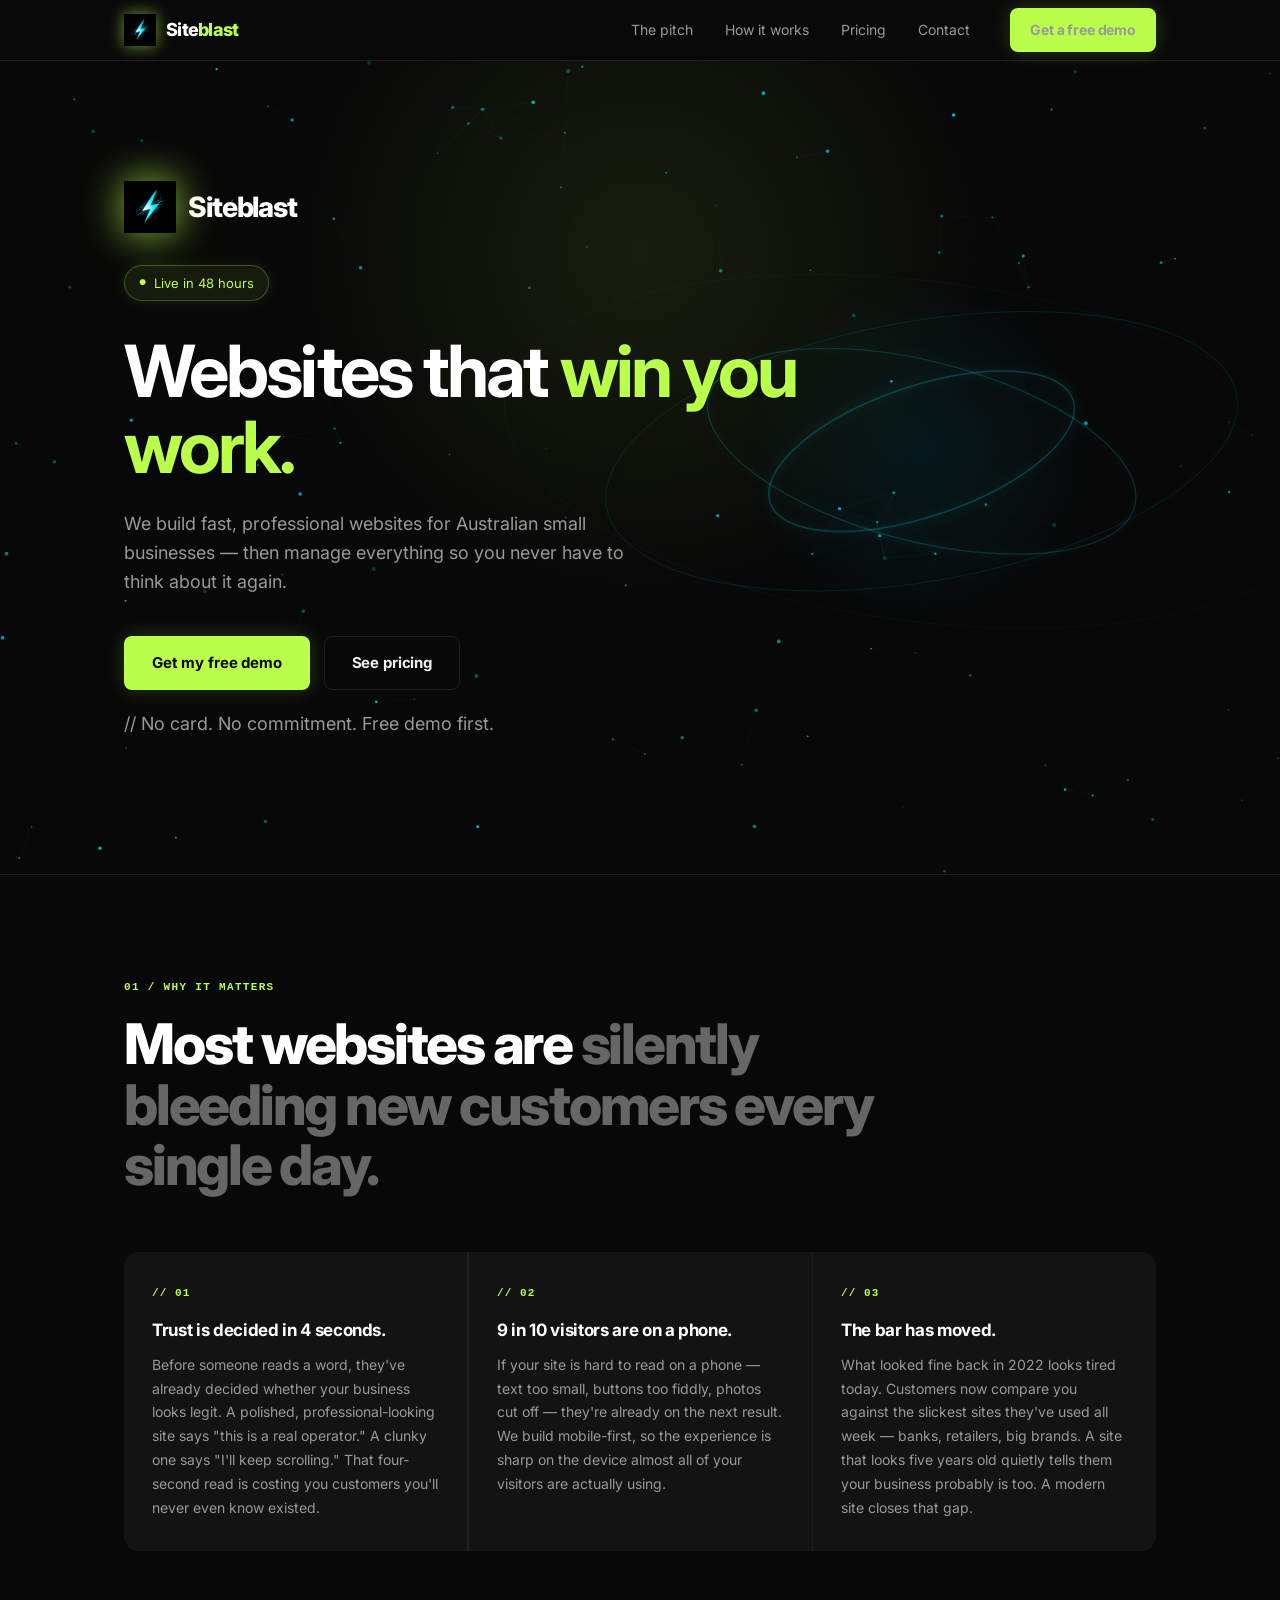
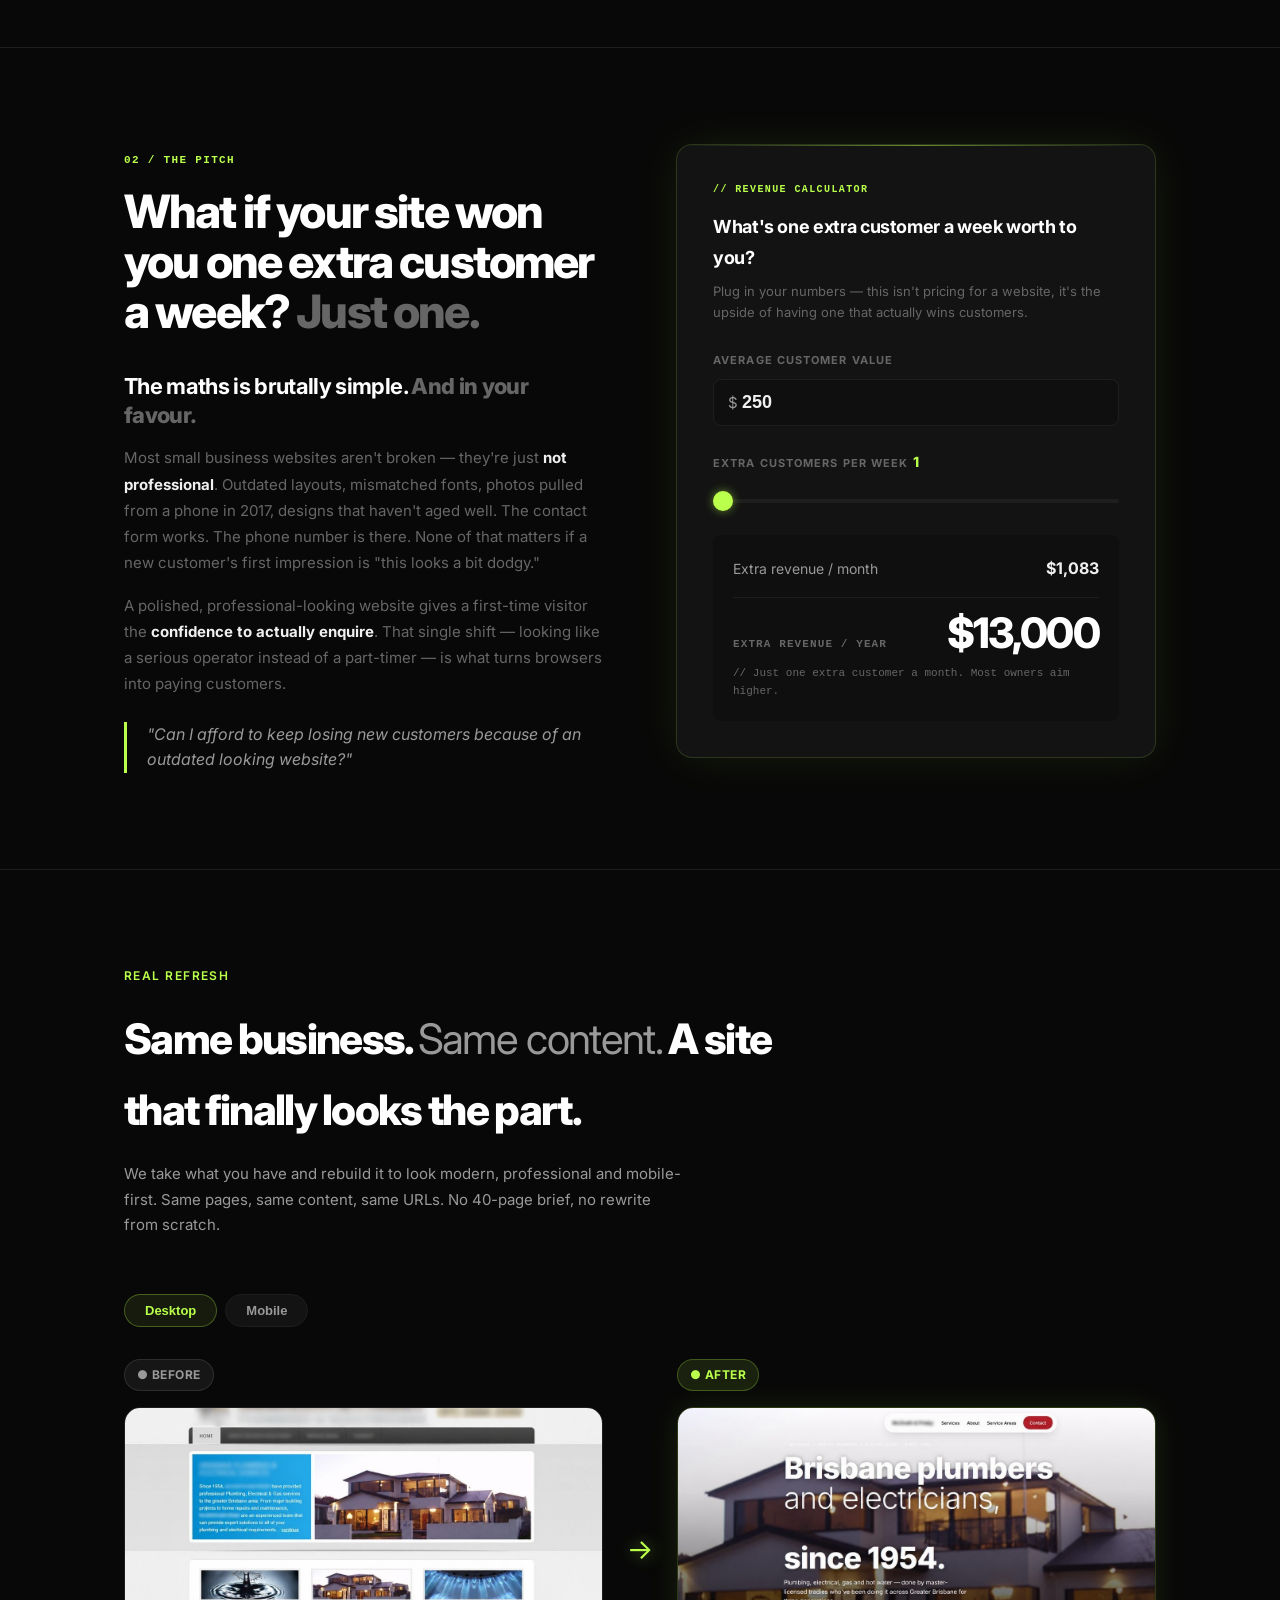
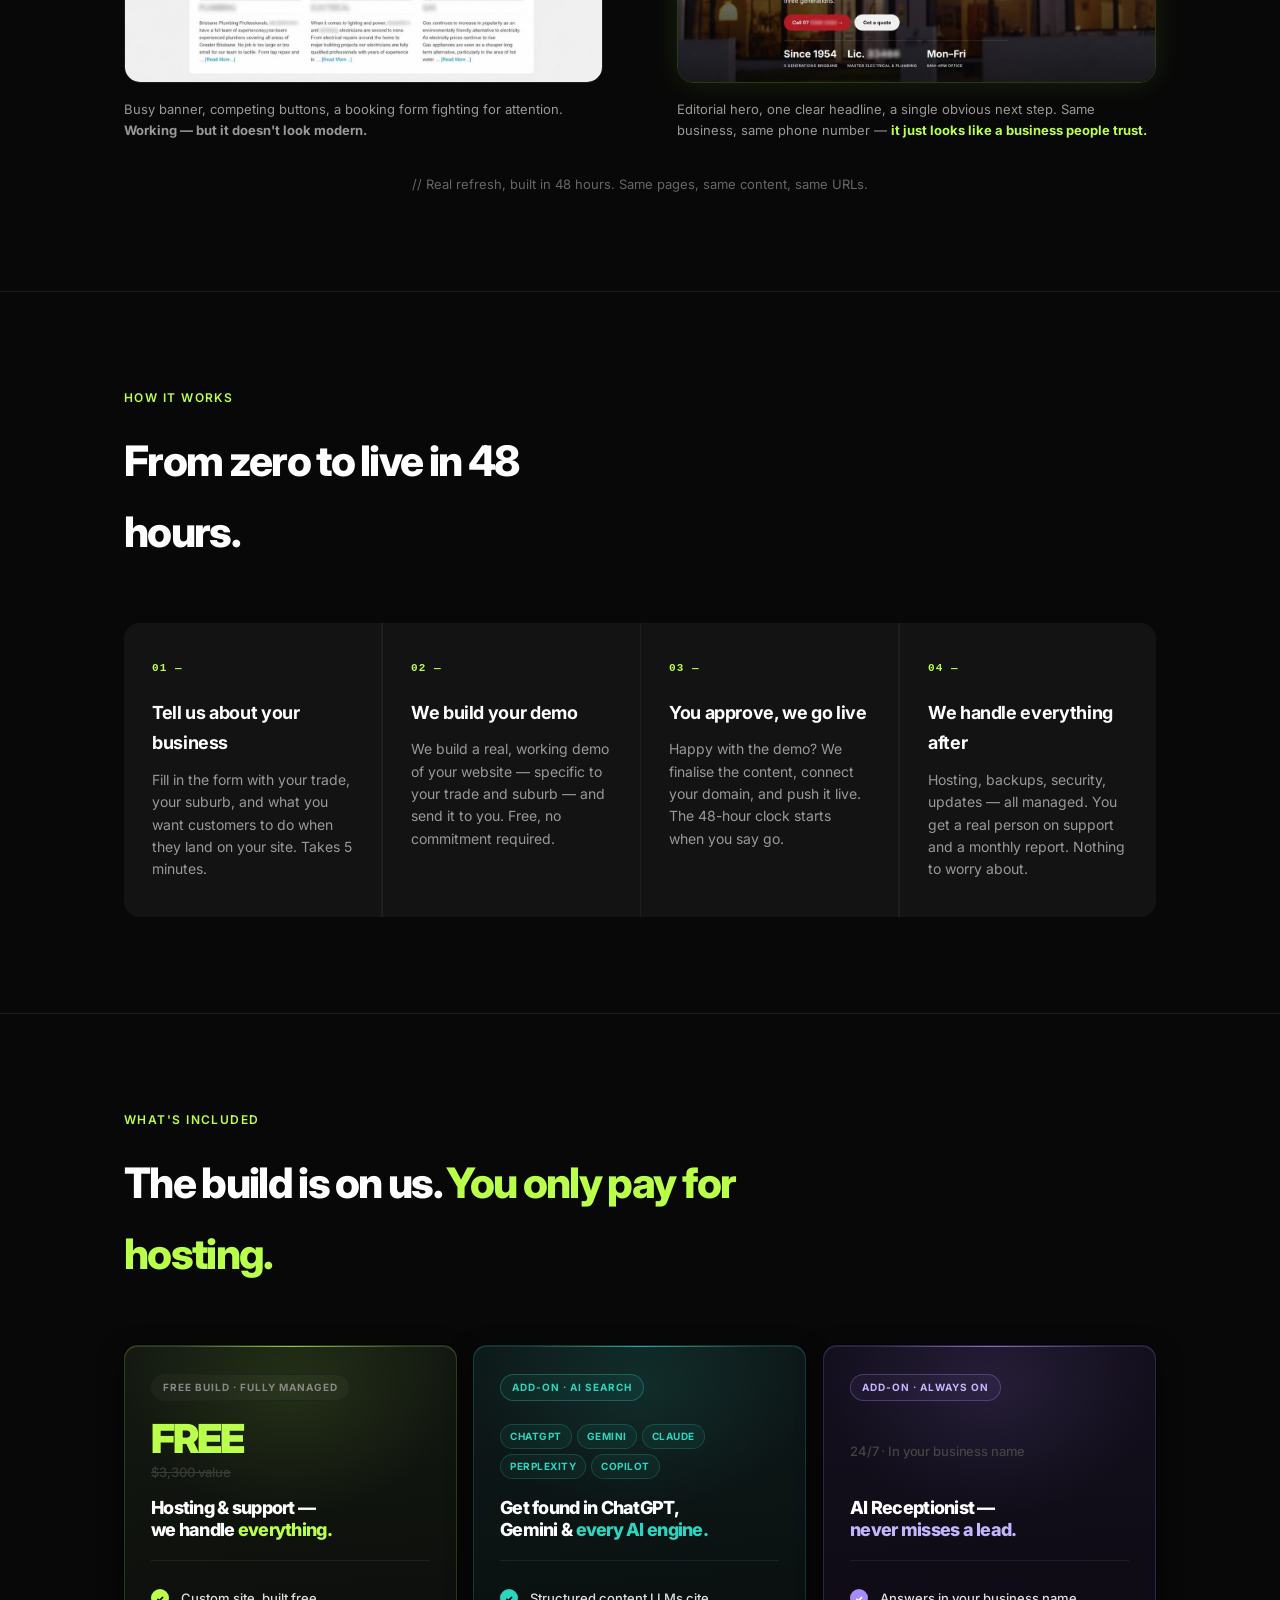
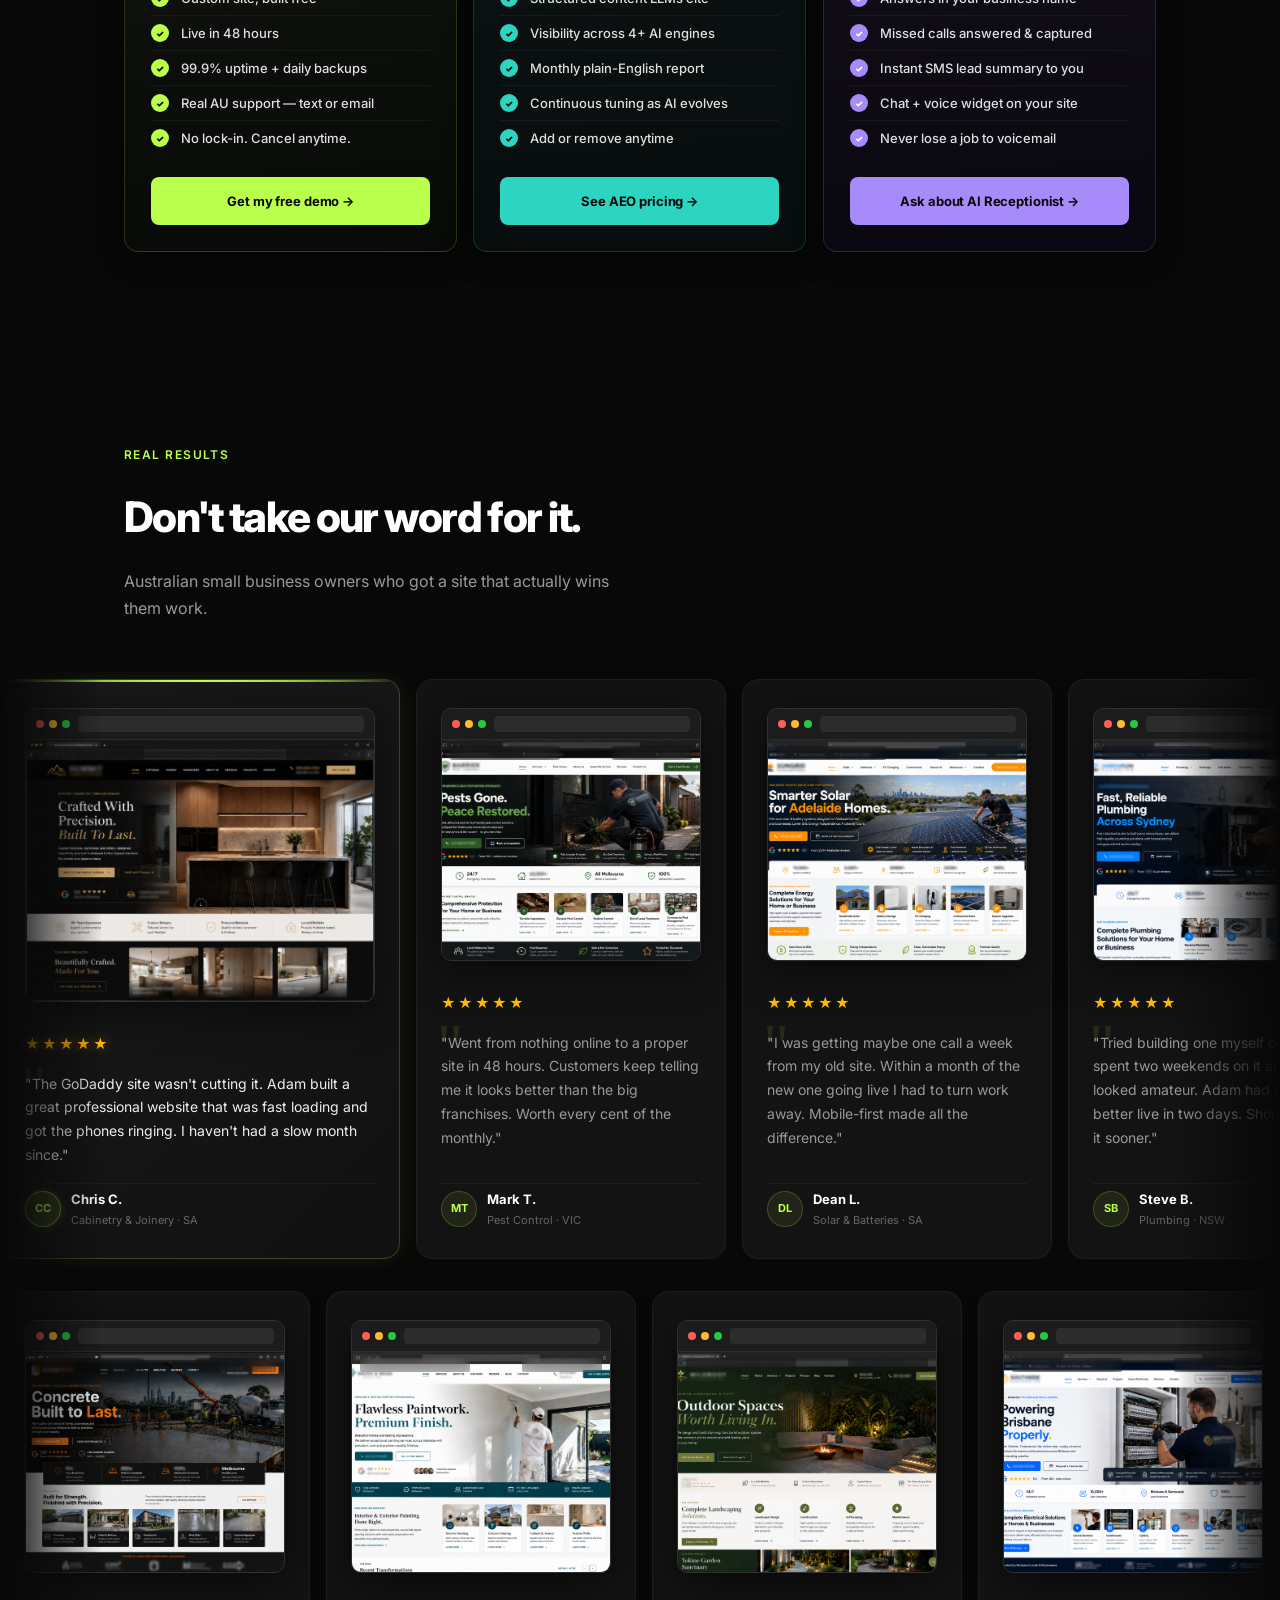
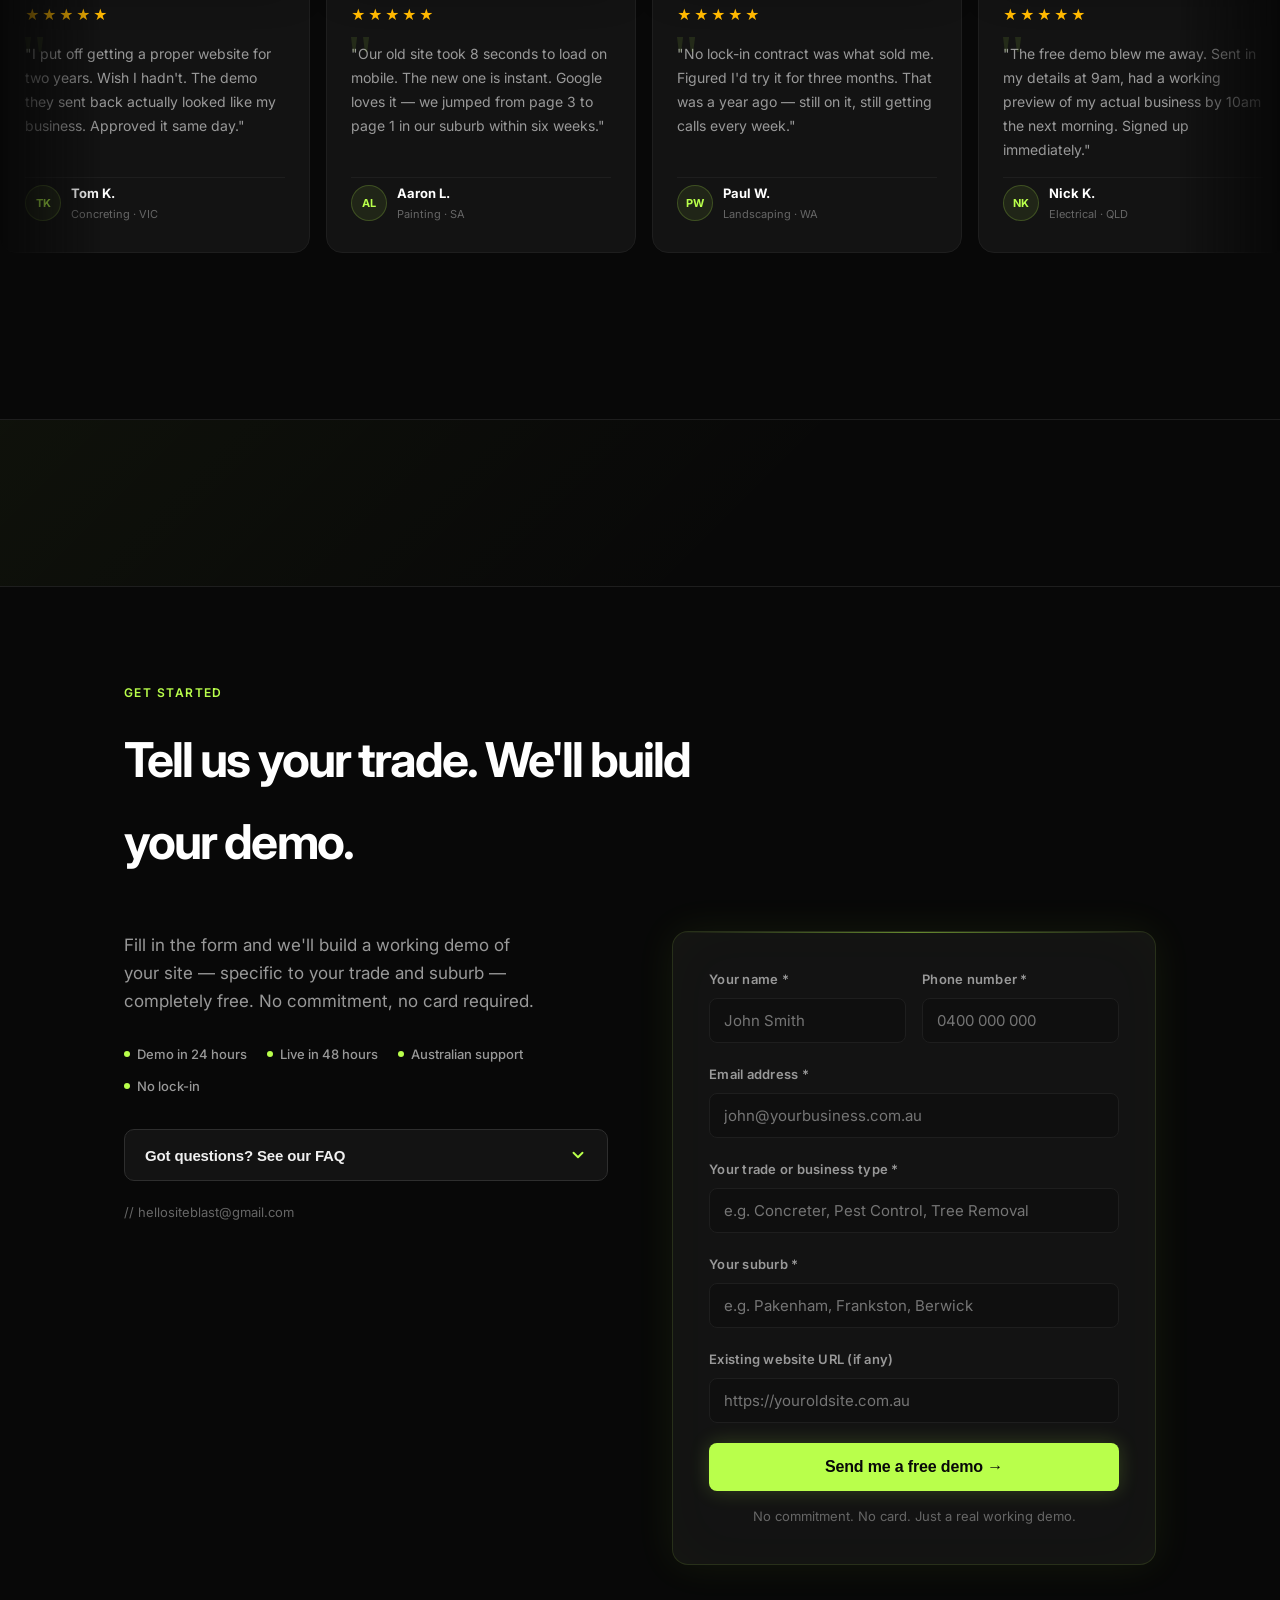
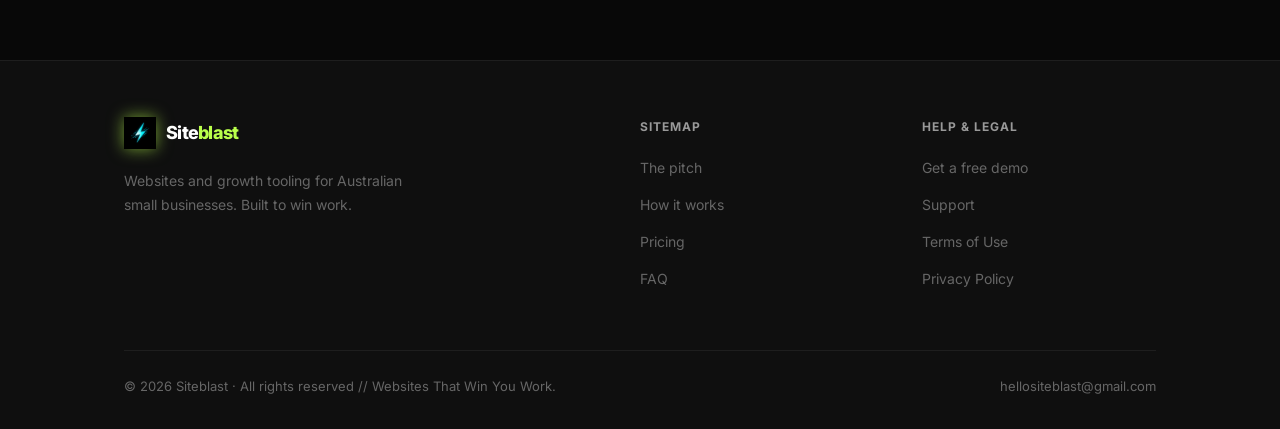
==== commit 7fbea61b: "Add files via upload" ====
--- a/index.html
+++ b/index.html
@@ -234,62 +234,61 @@
 
     <div class="offer-panels">
 
-      <!-- PANEL 1: Hosting & Support (free build) -->
+      <!-- PANEL 1 -->
       <div class="offer-panel reveal reveal-up">
-        <div class="offer-free-badge">
-          <strong>FREE</strong>
-          <span>Website build &nbsp;<s class="offer-was">$3,300 value</s></span>
-        </div>
         <div class="offer-tag">Free build · Fully managed</div>
-        <div class="offer-icon">
-          <svg viewBox="0 0 24 24" fill="none" stroke="currentColor" stroke-width="1.8" stroke-linecap="round" stroke-linejoin="round"><path d="M12 22s8-4 8-10V5l-8-3-8 3v7c0 6 8 10 8 10z"/></svg>
-        </div>
-        <h3 class="offer-title">Hosting &amp; support —<br><em>we handle everything,<br>one flat monthly fee.</em></h3>
+        <div class="offer-hero">
+          <span class="offer-free">FREE</span>
+          <span class="offer-was">$3,300 value</span>
+        </div>
+        <h3 class="offer-title">Hosting &amp; support —<br>we handle <em>everything.</em></h3>
+        <hr class="offer-divider">
         <ul class="offer-list">
-          <li><span class="offer-check">✓</span> Custom site built free, live in 48 hours</li>
-          <li><span class="offer-check">✓</span> Premium hosting + global CDN</li>
-          <li><span class="offer-check">✓</span> 99.9% uptime + daily backups</li>
-          <li><span class="offer-check">✓</span> Real AU support — text or email</li>
-          <li><span class="offer-check">✓</span> No lock-in. Cancel anytime.</li>
+          <li><span class="offer-check offer-check-green">✓</span>Custom site, built free</li>
+          <li><span class="offer-check offer-check-green">✓</span>Live in 48 hours</li>
+          <li><span class="offer-check offer-check-green">✓</span>99.9% uptime + daily backups</li>
+          <li><span class="offer-check offer-check-green">✓</span>Real AU support — text or email</li>
+          <li><span class="offer-check offer-check-green">✓</span>No lock-in. Cancel anytime.</li>
         </ul>
-        <a href="#contact" class="offer-cta">Get my free demo →</a>
-      </div>
-
-      <!-- PANEL 2: AEO -->
-      <div class="offer-panel offer-panel-aeo reveal reveal-up" style="transition-delay:.1s">
-        <div class="offer-tag offer-tag-aeo">Add-on · AI Search</div>
-        <div class="offer-icon offer-icon-aeo">
-          <svg viewBox="0 0 24 24" fill="none" stroke="currentColor" stroke-width="1.8" stroke-linecap="round" stroke-linejoin="round"><circle cx="11" cy="11" r="8"/><line x1="21" y1="21" x2="16.65" y2="16.65"/></svg>
-        </div>
-        <div class="offer-ai-engines">
-          <span>ChatGPT</span><span>Gemini</span><span>Claude</span><span>Perplexity</span><span>Copilot</span>
-        </div>
-        <h3 class="offer-title">Get found in ChatGPT,<br>Gemini &amp; every AI —<br><em>before your competitors do.</em></h3>
+        <a href="#contact" class="offer-cta offer-cta-green">Get my free demo →</a>
+      </div>
+
+      <!-- PANEL 2 -->
+      <div class="offer-panel offer-panel-teal reveal reveal-up" style="transition-delay:.1s">
+        <div class="offer-tag offer-tag-teal">Add-on · AI Search</div>
+        <div class="offer-hero">
+          <div class="offer-engines">
+            <span>ChatGPT</span><span>Gemini</span><span>Claude</span><span>Perplexity</span><span>Copilot</span>
+          </div>
+        </div>
+        <h3 class="offer-title">Get found in ChatGPT,<br>Gemini &amp; <em>every AI engine.</em></h3>
+        <hr class="offer-divider">
         <ul class="offer-list">
-          <li><span class="offer-check offer-check-aeo">✓</span> Structured content LLMs read &amp; cite</li>
-          <li><span class="offer-check offer-check-aeo">✓</span> Visibility across 4+ AI engines</li>
-          <li><span class="offer-check offer-check-aeo">✓</span> Monthly plain-English report</li>
-          <li><span class="offer-check offer-check-aeo">✓</span> Continuous tuning as AI evolves</li>
-          <li><span class="offer-check offer-check-aeo">✓</span> Add or remove anytime</li>
+          <li><span class="offer-check offer-check-teal">✓</span>Structured content LLMs cite</li>
+          <li><span class="offer-check offer-check-teal">✓</span>Visibility across 4+ AI engines</li>
+          <li><span class="offer-check offer-check-teal">✓</span>Monthly plain-English report</li>
+          <li><span class="offer-check offer-check-teal">✓</span>Continuous tuning as AI evolves</li>
+          <li><span class="offer-check offer-check-teal">✓</span>Add or remove anytime</li>
         </ul>
-        <a href="pricing.html" class="offer-cta offer-cta-aeo">See AEO pricing →</a>
-      </div>
-
-      <!-- PANEL 3: AI Receptionist -->
-      <div class="offer-panel offer-panel-ai reveal reveal-up" style="transition-delay:.2s">
-        <div class="offer-tag offer-tag-ai">Add-on · Always On</div>
-        <div class="offer-icon offer-icon-ai">
-          <svg viewBox="0 0 24 24" fill="none" stroke="currentColor" stroke-width="1.8" stroke-linecap="round" stroke-linejoin="round"><path d="M22 16.92v3a2 2 0 0 1-2.18 2 19.79 19.79 0 0 1-8.63-3.07A19.5 19.5 0 0 1 4.69 12 19.79 19.79 0 0 1 1.61 3.41 2 2 0 0 1 3.6 1.22h3a2 2 0 0 1 2 1.72c.127.96.361 1.903.7 2.81a2 2 0 0 1-.45 2.11L7.91 8.82a16 16 0 0 0 6.29 6.29l1.16-1.16a2 2 0 0 1 2.11-.45c.907.339 1.85.573 2.81.7A2 2 0 0 1 22 16.92z"/></svg>
-        </div>
-        <h3 class="offer-title">AI Receptionist —<br>answers calls 24/7<br><em>and never misses a lead.</em></h3>
+        <a href="pricing.html" class="offer-cta offer-cta-teal">See AEO pricing →</a>
+      </div>
+
+      <!-- PANEL 3 -->
+      <div class="offer-panel offer-panel-purple reveal reveal-up" style="transition-delay:.2s">
+        <div class="offer-tag offer-tag-purple">Add-on · Always On</div>
+        <div class="offer-hero">
+          <p class="offer-hero-sub">24/7 · In your business name</p>
+        </div>
+        <h3 class="offer-title">AI Receptionist —<br><em>never misses a lead.</em></h3>
+        <hr class="offer-divider">
         <ul class="offer-list">
-          <li><span class="offer-check offer-check-ai">✓</span> Answers in your business name, 24/7</li>
-          <li><span class="offer-check offer-check-ai">✓</span> Missed calls answered &amp; captured</li>
-          <li><span class="offer-check offer-check-ai">✓</span> Instant SMS lead summary to you</li>
-          <li><span class="offer-check offer-check-ai">✓</span> Chat + voice widget on your site</li>
-          <li><span class="offer-check offer-check-ai">✓</span> Never lose a job to voicemail again</li>
+          <li><span class="offer-check offer-check-purple">✓</span>Answers in your business name</li>
+          <li><span class="offer-check offer-check-purple">✓</span>Missed calls answered &amp; captured</li>
+          <li><span class="offer-check offer-check-purple">✓</span>Instant SMS lead summary to you</li>
+          <li><span class="offer-check offer-check-purple">✓</span>Chat + voice widget on your site</li>
+          <li><span class="offer-check offer-check-purple">✓</span>Never lose a job to voicemail</li>
         </ul>
-        <a href="#contact" class="offer-cta offer-cta-ai">Ask about AI Receptionist →</a>
+        <a href="#contact" class="offer-cta offer-cta-purple">Ask about AI Receptionist →</a>
       </div>
 
     </div>
--- a/style.css
+++ b/style.css
@@ -2332,335 +2332,220 @@
 
 
 
+
 /* ── OFFER PANELS ── */
 .offer-panels {
   display: grid;
   grid-template-columns: repeat(3, 1fr);
-  gap: 1px;
-  background: var(--border);
-  border-radius: var(--radius-lg);
-  overflow: hidden;
-  box-shadow: 0 0 80px rgba(0,0,0,.4);
-}
+  gap: 16px;
+}
+
 .offer-panel {
-  background: #0e0e0e;
-  padding: 36px 32px 32px;
+  border-radius: 14px;
+  padding: 28px 26px 26px;
   display: flex;
   flex-direction: column;
   position: relative;
   overflow: hidden;
-  transition: background .25s;
-}
-/* sunlight from top — neutral */
+  background: linear-gradient(175deg, #141a12 0%, #0c0e0b 60%, #080a07 100%);
+  border: 1px solid rgba(185,255,75,.18);
+  box-shadow: 0 0 0 1px rgba(0,0,0,.6), 0 8px 24px rgba(0,0,0,.5), inset 0 1px 0 rgba(185,255,75,.15);
+}
+.offer-panel::before {
+  content: '';
+  position: absolute;
+  top: 0; left: 15%; right: 15%;
+  height: 1px;
+  background: linear-gradient(90deg, transparent, rgba(185,255,75,.7), transparent);
+  z-index: 1;
+}
 .offer-panel::after {
   content: '';
   position: absolute;
-  top: 0; left: 50%;
+  top: -100px; left: 50%;
   transform: translateX(-50%);
-  width: 280px; height: 160px;
-  background: radial-gradient(ellipse, rgba(255,255,255,.05) 0%, transparent 70%);
+  width: 360px; height: 280px;
+  background: radial-gradient(ellipse, rgba(185,255,75,.1) 0%, transparent 65%);
   pointer-events: none;
 }
-.offer-panel:hover { background: #111111; }
-
-/* AEO panel */
-.offer-panel-aeo { background: #0c0e0c; }
-.offer-panel-aeo::before {
-  content: '';
-  position: absolute;
-  top: 0; left: 0; right: 0;
-  height: 2px;
-  background: linear-gradient(90deg, transparent, var(--accent), transparent);
-  z-index: 1;
-}
-.offer-panel-aeo::after {
-  background: radial-gradient(ellipse, rgba(185,255,75,.12) 0%, transparent 70%);
-}
-.offer-panel-aeo:hover { background: #0f110f; }
-
-/* AI panel */
-.offer-panel-ai { background: #0d0c10; }
-.offer-panel-ai::before {
-  content: '';
-  position: absolute;
-  top: 0; left: 0; right: 0;
-  height: 2px;
-  background: linear-gradient(90deg, transparent, #a78bfa, transparent);
-  z-index: 1;
-}
-.offer-panel-ai::after {
-  background: radial-gradient(ellipse, rgba(167,139,250,.12) 0%, transparent 70%);
-}
-.offer-panel-ai:hover { background: #100f14; }
-
-/* FREE badge — no glow */
-.offer-free-badge {
-  display: flex;
-  align-items: baseline;
-  gap: 8px;
-  margin-bottom: 20px;
-}
-.offer-free-badge strong {
-  font-size: 36px;
-  font-weight: 900;
-  letter-spacing: -.05em;
-  color: var(--accent);
-  line-height: 1;
-}
-.offer-free-badge span {
-  font-size: 11px;
-  font-weight: 600;
-  letter-spacing: .08em;
-  text-transform: uppercase;
-  color: var(--mid);
-}
-.offer-was {
-  color: var(--mid);
-  text-decoration: line-through;
-  font-weight: 400;
-  text-transform: none;
-  letter-spacing: 0;
-}
-
-/* ── OFFER PANELS ── */
-.offer-panels {
-  display: grid;
-  grid-template-columns: repeat(3, 1fr);
-  gap: 1px;
-  background: var(--border);
-  border-radius: var(--radius-lg);
-  overflow: hidden;
-}
-.offer-panel {
-  background: linear-gradient(160deg, #131a13 0%, #0e0e0e 55%);
-  padding: 36px 32px 32px;
-  display: flex;
-  flex-direction: column;
-  position: relative;
-  overflow: hidden;
-  transition: background .25s;
-  box-shadow: inset 0 1px 0 rgba(185,255,75,.08);
-}
-/* wide spread glow across top — green */
-.offer-panel::after {
-  content: '';
-  position: absolute;
-  top: -80px; left: 50%;
-  transform: translateX(-50%);
-  width: 400px; height: 300px;
-  background: radial-gradient(ellipse, rgba(185,255,75,.13) 0%, transparent 65%);
-  pointer-events: none;
-}
-.offer-panel:hover { background: linear-gradient(160deg, #161f16 0%, #111111 55%); }
-
-/* Panel 1 top border */
-.offer-panel:not(.offer-panel-aeo):not(.offer-panel-ai)::before {
-  content: '';
-  position: absolute;
-  top: 0; left: 0; right: 0;
-  height: 2px;
-  background: linear-gradient(90deg, transparent, var(--accent), transparent);
-  z-index: 1;
-}
-
-/* AEO panel */
-.offer-panel-aeo {
-  background: linear-gradient(160deg, #0f1a13 0%, #0c0e0c 55%);
-  box-shadow: inset 0 1px 0 rgba(185,255,75,.1);
-}
-.offer-panel-aeo::before {
-  content: '';
-  position: absolute;
-  top: 0; left: 0; right: 0;
-  height: 2px;
-  background: linear-gradient(90deg, transparent, var(--accent), transparent);
-  z-index: 1;
-}
-.offer-panel-aeo::after {
-  background: radial-gradient(ellipse, rgba(185,255,75,.15) 0%, transparent 65%);
-}
-.offer-panel-aeo:hover { background: linear-gradient(160deg, #131f17 0%, #0f110f 55%); }
-
-/* AI panel */
-.offer-panel-ai {
-  background: linear-gradient(160deg, #14112a 0%, #0d0c10 55%);
-  box-shadow: inset 0 1px 0 rgba(167,139,250,.1);
-}
-.offer-panel-ai::before {
-  content: '';
-  position: absolute;
-  top: 0; left: 0; right: 0;
-  height: 2px;
-  background: linear-gradient(90deg, transparent, #a78bfa, transparent);
-  z-index: 1;
-}
-.offer-panel-ai::after {
-  background: radial-gradient(ellipse, rgba(167,139,250,.15) 0%, transparent 65%);
-}
-.offer-panel-ai:hover { background: linear-gradient(160deg, #171430 0%, #100f14 55%); }
-
-/* Tags */
+
+.offer-panel-teal {
+  background: linear-gradient(175deg, #0e1a1a 0%, #0a0f0f 60%, #070c0c 100%);
+  border-color: rgba(45,212,191,.2);
+  box-shadow: 0 0 0 1px rgba(0,0,0,.6), 0 8px 24px rgba(0,0,0,.5), inset 0 1px 0 rgba(45,212,191,.15);
+}
+.offer-panel-teal::before {
+  background: linear-gradient(90deg, transparent, rgba(45,212,191,.7), transparent);
+}
+.offer-panel-teal::after {
+  background: radial-gradient(ellipse, rgba(45,212,191,.11) 0%, transparent 65%);
+}
+
+.offer-panel-purple {
+  background: linear-gradient(175deg, #140f1e 0%, #0e0b14 60%, #090710 100%);
+  border-color: rgba(167,139,250,.2);
+  box-shadow: 0 0 0 1px rgba(0,0,0,.6), 0 8px 24px rgba(0,0,0,.5), inset 0 1px 0 rgba(167,139,250,.15);
+}
+.offer-panel-purple::before {
+  background: linear-gradient(90deg, transparent, rgba(167,139,250,.7), transparent);
+}
+.offer-panel-purple::after {
+  background: radial-gradient(ellipse, rgba(167,139,250,.12) 0%, transparent 65%);
+}
+
+/* Tag */
 .offer-tag {
   display: inline-flex;
   align-items: center;
   font-size: 10px;
   font-weight: 700;
-  letter-spacing: .12em;
+  letter-spacing: .1em;
   text-transform: uppercase;
-  color: var(--mid);
-  border: 1px solid var(--border);
   border-radius: 20px;
   padding: 4px 11px;
+  width: fit-content;
+  position: relative;
+  z-index: 1;
   margin-bottom: 20px;
-  width: fit-content;
+  color: #888;
+  border: 1px solid #222;
+  background: rgba(255,255,255,.03);
+}
+.offer-tag-teal { color: #2DD4BF; border-color: rgba(45,212,191,.3); background: rgba(45,212,191,.06); }
+.offer-tag-purple { color: #c4b5fd; border-color: rgba(167,139,250,.3); background: rgba(167,139,250,.06); }
+
+/* Hero block — fixed height so titles align */
+.offer-hero {
+  height: 60px;
+  display: flex;
+  flex-direction: column;
+  justify-content: center;
   position: relative;
   z-index: 1;
-}
-.offer-tag-aeo {
-  color: var(--accent);
-  border-color: rgba(185,255,75,.2);
-  background: rgba(185,255,75,.05);
-}
-.offer-tag-ai {
-  color: #a78bfa;
-  border-color: rgba(167,139,250,.2);
-  background: rgba(167,139,250,.05);
-}
-
-/* Icons */
-.offer-icon {
-  width: 44px; height: 44px;
-  border-radius: 12px;
-  display: flex;
-  align-items: center;
-  justify-content: center;
-  margin-bottom: 18px;
-  background: rgba(255,255,255,.04);
-  border: 1px solid rgba(255,255,255,.07);
-  color: var(--light);
-  position: relative;
-  z-index: 1;
-}
-.offer-icon svg { width: 20px; height: 20px; }
-.offer-icon-aeo { background: rgba(185,255,75,.07); border-color: rgba(185,255,75,.15); color: var(--accent); }
-.offer-icon-ai { background: rgba(167,139,250,.08); border-color: rgba(167,139,250,.18); color: #a78bfa; }
+  margin-bottom: 16px;
+}
+.offer-free {
+  font-size: 40px;
+  font-weight: 900;
+  letter-spacing: -.06em;
+  color: #B9FF4B;
+  line-height: 1;
+  display: block;
+}
+.offer-was {
+  font-size: 13px;
+  font-weight: 500;
+  color: #3a3a3a;
+  text-decoration: line-through;
+  display: block;
+  margin-top: 2px;
+}
+.offer-engines {
+  display: flex;
+  flex-wrap: wrap;
+  gap: 5px;
+}
+.offer-engines span {
+  font-size: 10px;
+  font-weight: 700;
+  letter-spacing: .05em;
+  text-transform: uppercase;
+  color: #2DD4BF;
+  background: rgba(45,212,191,.06);
+  border: 1px solid rgba(45,212,191,.2);
+  border-radius: 20px;
+  padding: 3px 9px;
+}
+.offer-hero-sub {
+  font-size: 13px;
+  font-weight: 500;
+  color: #444;
+  letter-spacing: -.01em;
+}
 
 /* Title */
 .offer-title {
-  font-size: 22px;
+  font-size: 18px;
   font-weight: 800;
-  color: var(--pure);
   letter-spacing: -.04em;
-  line-height: 1.1;
-  margin-bottom: 20px;
+  line-height: 1.2;
+  color: #fff;
   position: relative;
   z-index: 1;
-}
-.offer-title em { font-style: normal; color: rgba(255,255,255,.35); }
-.offer-panel-aeo .offer-title em { color: var(--accent); }
-.offer-panel-ai .offer-title em { color: #a78bfa; }
-
-/* Description */
-.offer-desc {
-  font-size: 13px;
-  color: var(--mid);
-  line-height: 1.6;
-  margin-bottom: 18px;
+  margin: 0;
+}
+.offer-title em { font-style: normal; }
+.offer-panel .offer-title em { color: #B9FF4B; }
+.offer-panel-teal .offer-title em { color: #2DD4BF; }
+.offer-panel-purple .offer-title em { color: #c4b5fd; }
+
+/* Divider */
+.offer-divider {
+  border: none;
+  border-top: 1px solid rgba(255,255,255,.07);
+  margin: 20px 0;
   position: relative;
   z-index: 1;
 }
 
-/* AI engine chips */
-.offer-ai-engines {
-  display: flex;
-  flex-wrap: wrap;
-  gap: 5px;
-  margin-bottom: 16px;
-  position: relative;
-  z-index: 1;
-}
-.offer-ai-engines span {
-  font-size: 10px;
-  font-weight: 600;
-  letter-spacing: .05em;
-  color: var(--accent);
-  background: rgba(185,255,75,.06);
-  border: 1px solid rgba(185,255,75,.18);
-  border-radius: 20px;
-  padding: 3px 9px;
-}
-
-/* Checklist */
+/* Ticks */
 .offer-list {
   list-style: none;
-  margin-bottom: 24px;
+  flex: 1;
   display: flex;
   flex-direction: column;
-  flex: 1;
   position: relative;
   z-index: 1;
+  margin-bottom: 22px;
 }
 .offer-list li {
   display: flex;
   align-items: center;
-  gap: 11px;
+  gap: 12px;
   font-size: 13px;
   font-weight: 500;
   color: #e0e0e0;
   padding: 8px 0;
   border-bottom: 1px solid rgba(255,255,255,.05);
-  line-height: 1.4;
+  line-height: 1.3;
 }
 .offer-list li:last-child { border-bottom: none; }
+
 .offer-check {
-  width: 17px; height: 17px;
+  width: 18px;
+  height: 18px;
   border-radius: 50%;
-  background: rgba(255,255,255,.05);
-  border: 1px solid rgba(255,255,255,.1);
   display: flex;
   align-items: center;
   justify-content: center;
   font-size: 9px;
   font-weight: 900;
-  color: var(--mid);
   flex-shrink: 0;
-}
-.offer-check-aeo { background: rgba(185,255,75,.1); border-color: rgba(185,255,75,.3); color: var(--accent); }
-.offer-check-ai { background: rgba(167,139,250,.1); border-color: rgba(167,139,250,.3); color: #a78bfa; }
+  line-height: 1;
+}
+.offer-check-green { background: #B9FF4B; color: #080808; }
+.offer-check-teal  { background: #2DD4BF; color: #080808; }
+.offer-check-purple { background: #a78bfa; color: #fff; }
 
 /* CTAs */
 .offer-cta {
   display: block;
   text-align: center;
-  padding: 13px 20px;
-  border-radius: var(--radius);
+  padding: 13px;
+  border-radius: 8px;
   font-size: 13px;
   font-weight: 700;
   letter-spacing: -.01em;
-  background: rgba(255,255,255,.05);
-  color: var(--light);
-  border: 1px solid rgba(255,255,255,.08);
   text-decoration: none;
-  transition: all .2s;
   position: relative;
   z-index: 1;
-}
-.offer-cta:hover { background: rgba(255,255,255,.09); color: var(--pure); text-decoration: none; }
-.offer-cta-aeo {
-  background: var(--accent);
-  color: #080808;
-  border-color: transparent;
-  box-shadow: 0 0 28px rgba(185,255,75,.25), 0 4px 16px rgba(0,0,0,.3);
-}
-.offer-cta-aeo:hover { opacity: .92; color: #080808; box-shadow: 0 0 40px rgba(185,255,75,.35); }
-.offer-cta-ai {
-  background: rgba(167,139,250,.1);
-  color: #a78bfa;
-  border-color: rgba(167,139,250,.2);
-}
-.offer-cta-ai:hover { background: rgba(167,139,250,.18); color: #c4b5fd; }
+  border: none;
+}
+.offer-cta:hover { opacity: .88; text-decoration: none; }
+.offer-cta-green  { background: #B9FF4B; color: #080808; }
+.offer-cta-teal   { background: #2DD4BF; color: #080808; }
+.offer-cta-purple { background: #a78bfa; color: #080808; }
 
 @media (max-width: 900px) {
   .offer-panels { grid-template-columns: 1fr; }
-  .offer-panel { padding: 32px 24px 28px; }
-}
+}
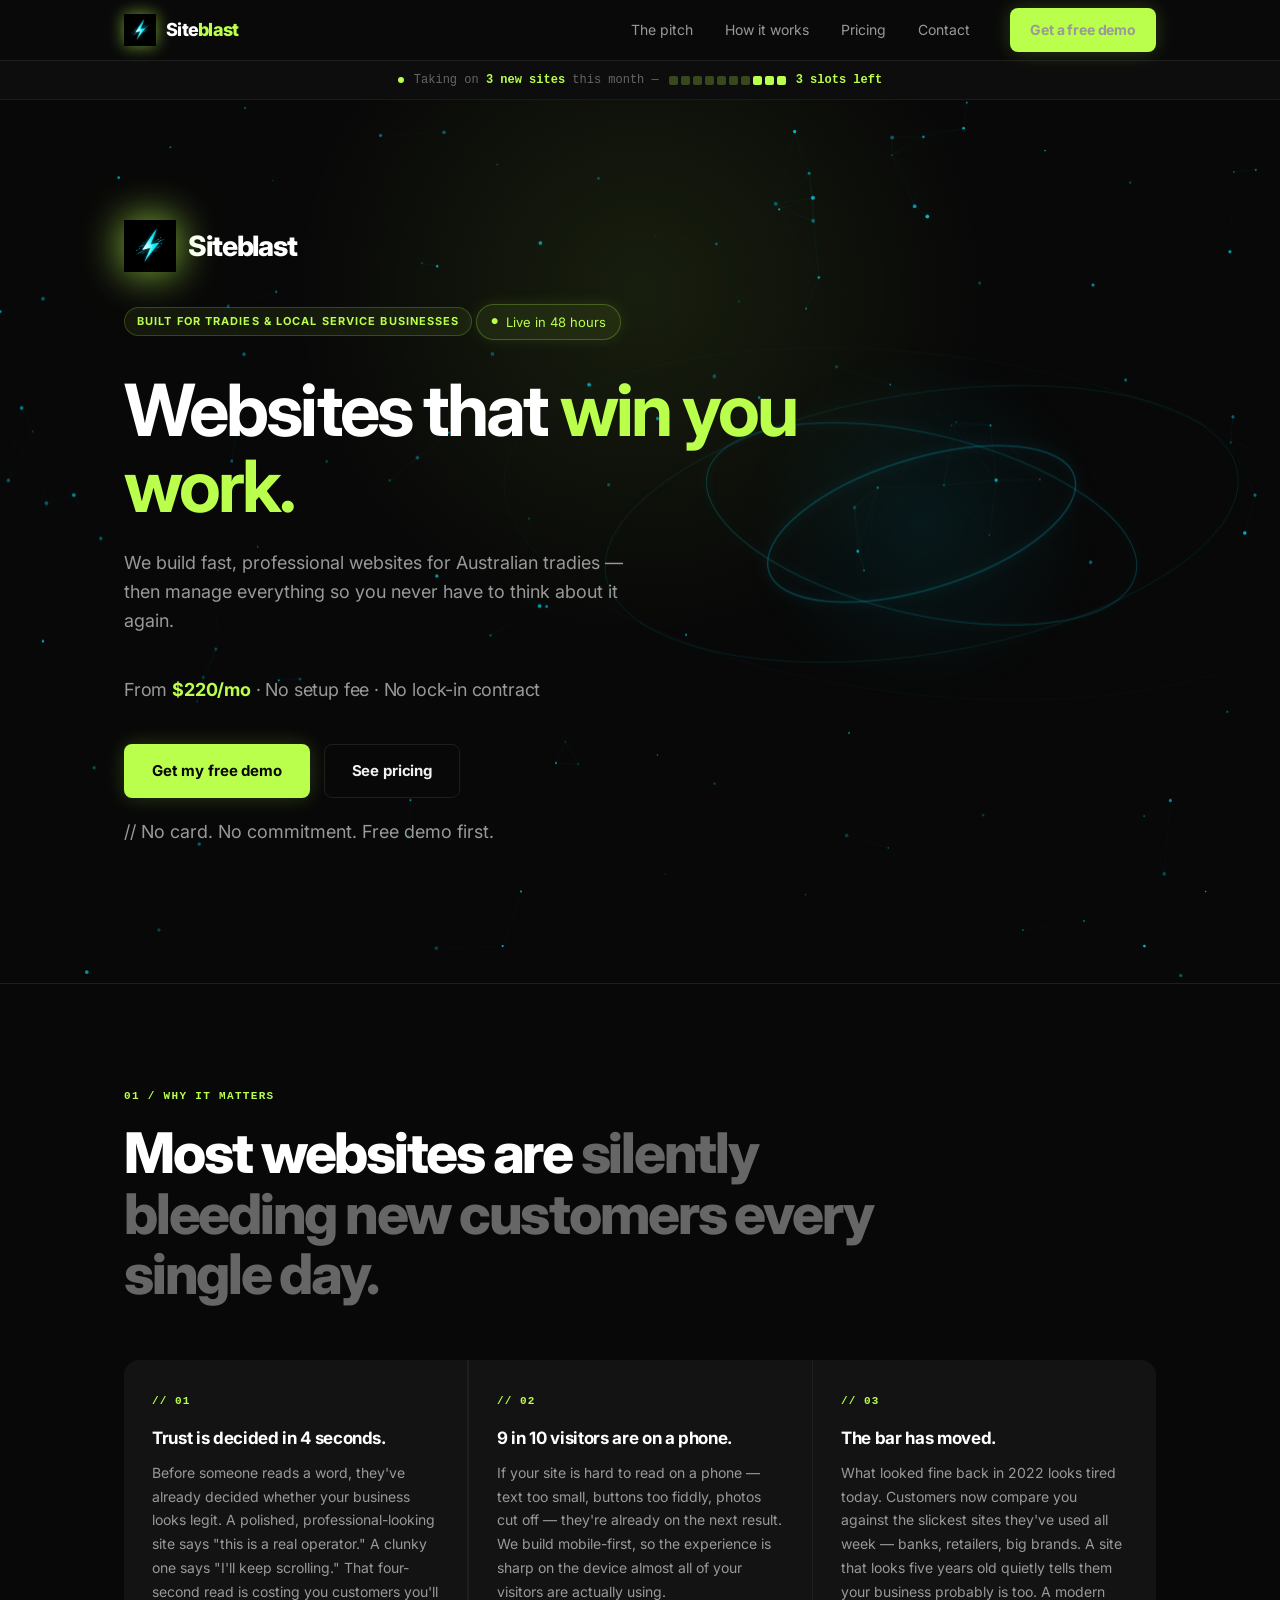
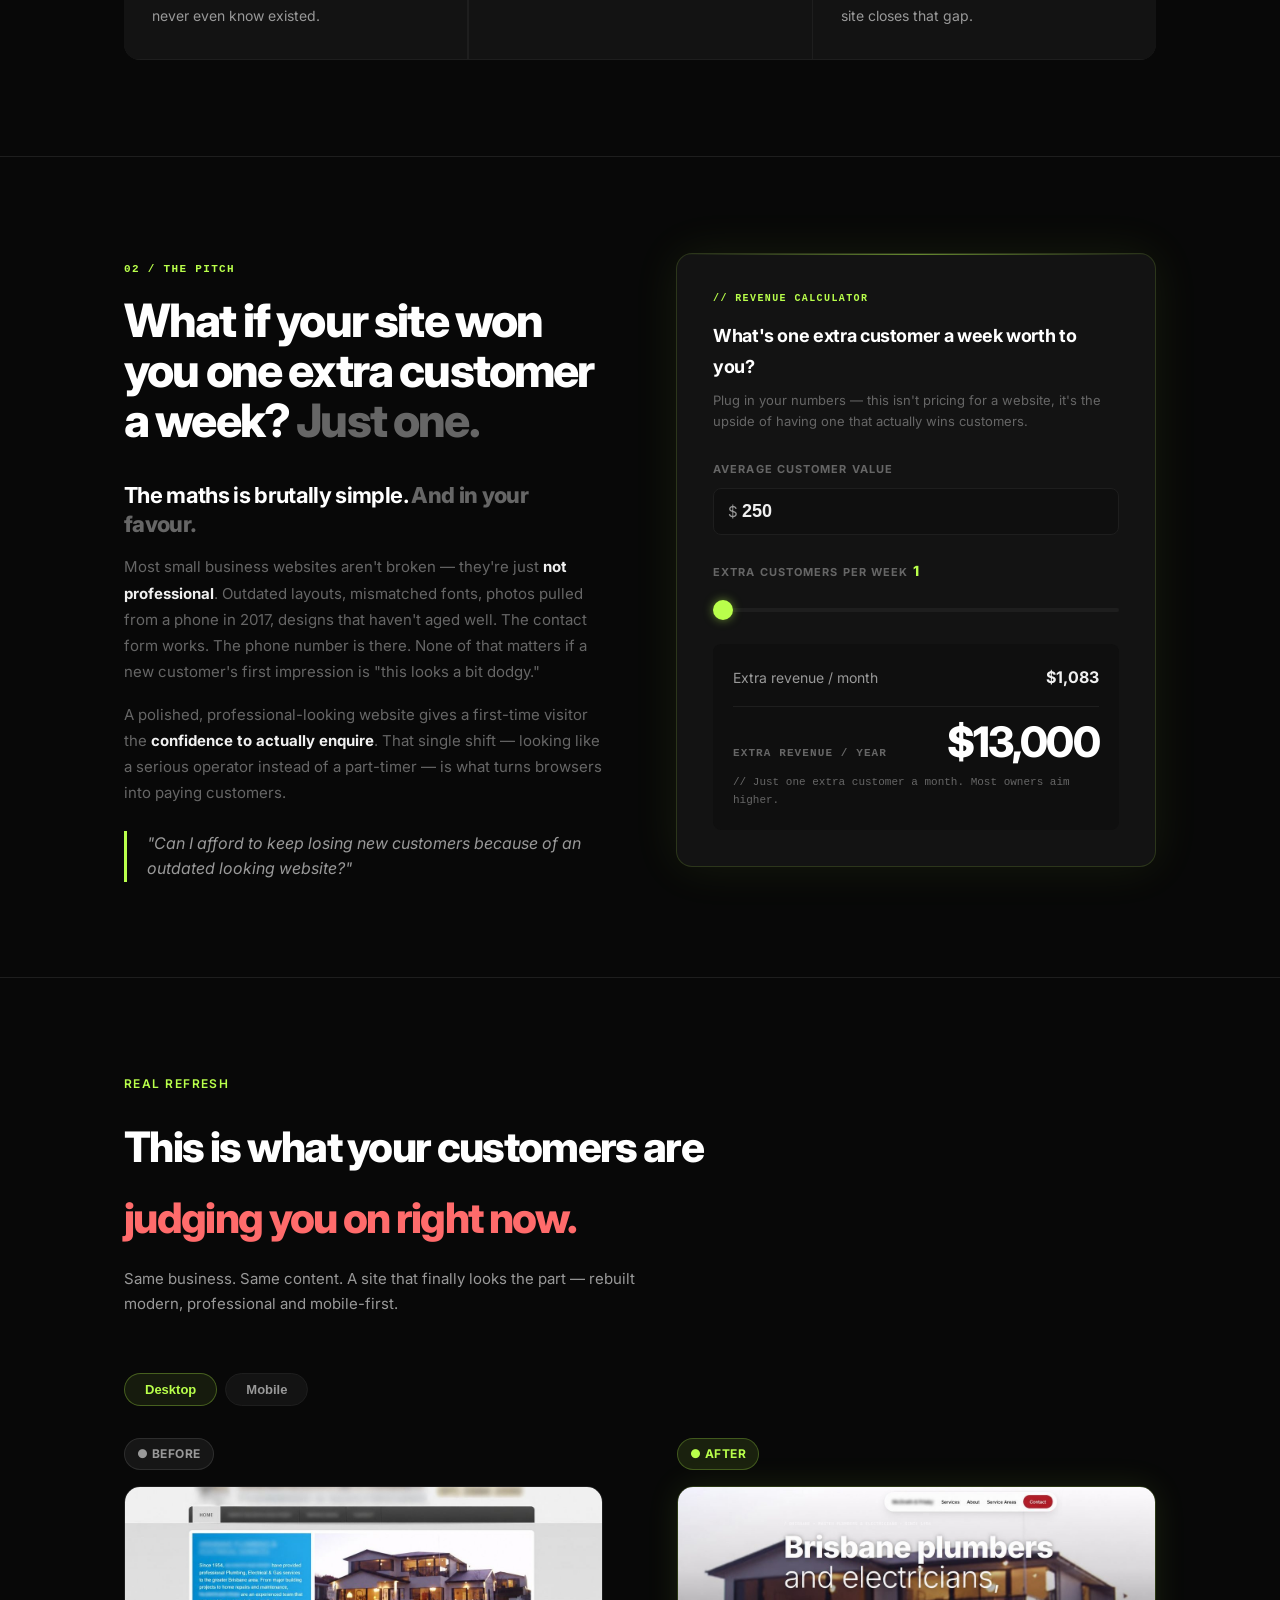
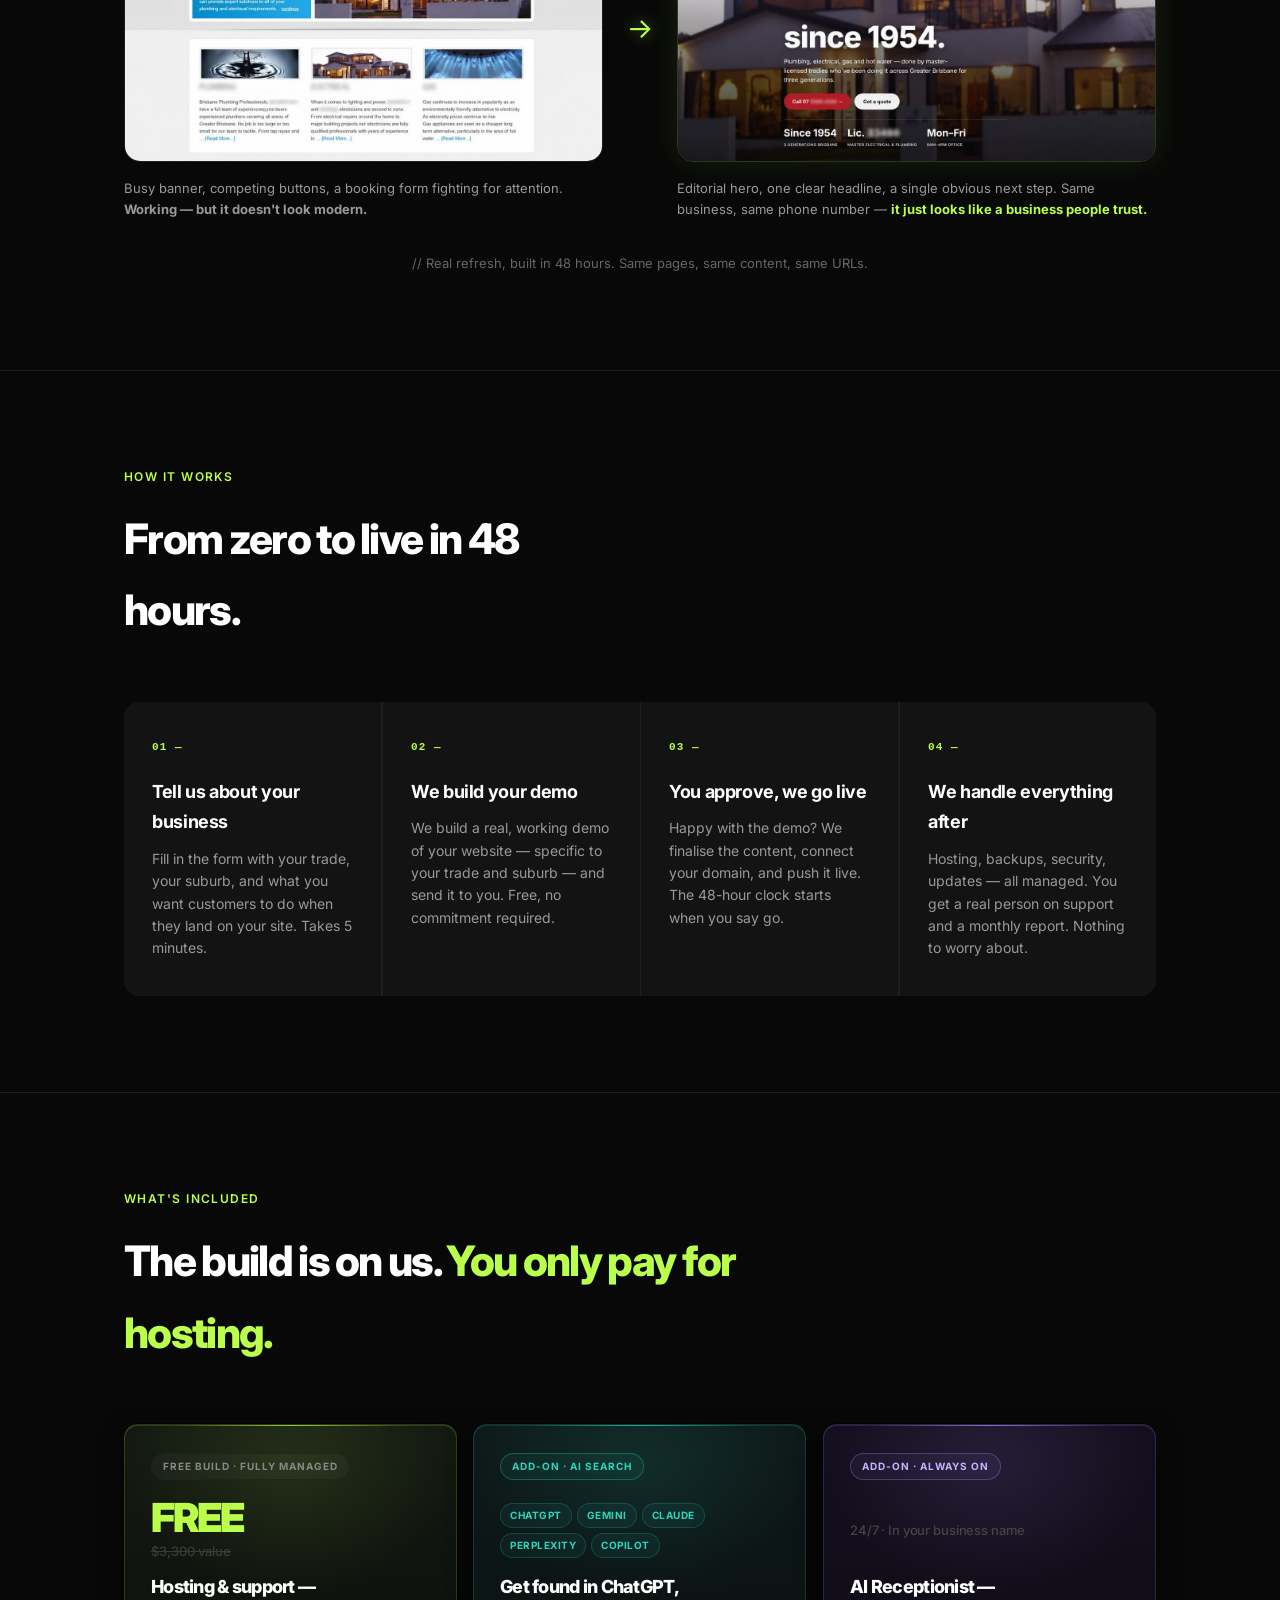
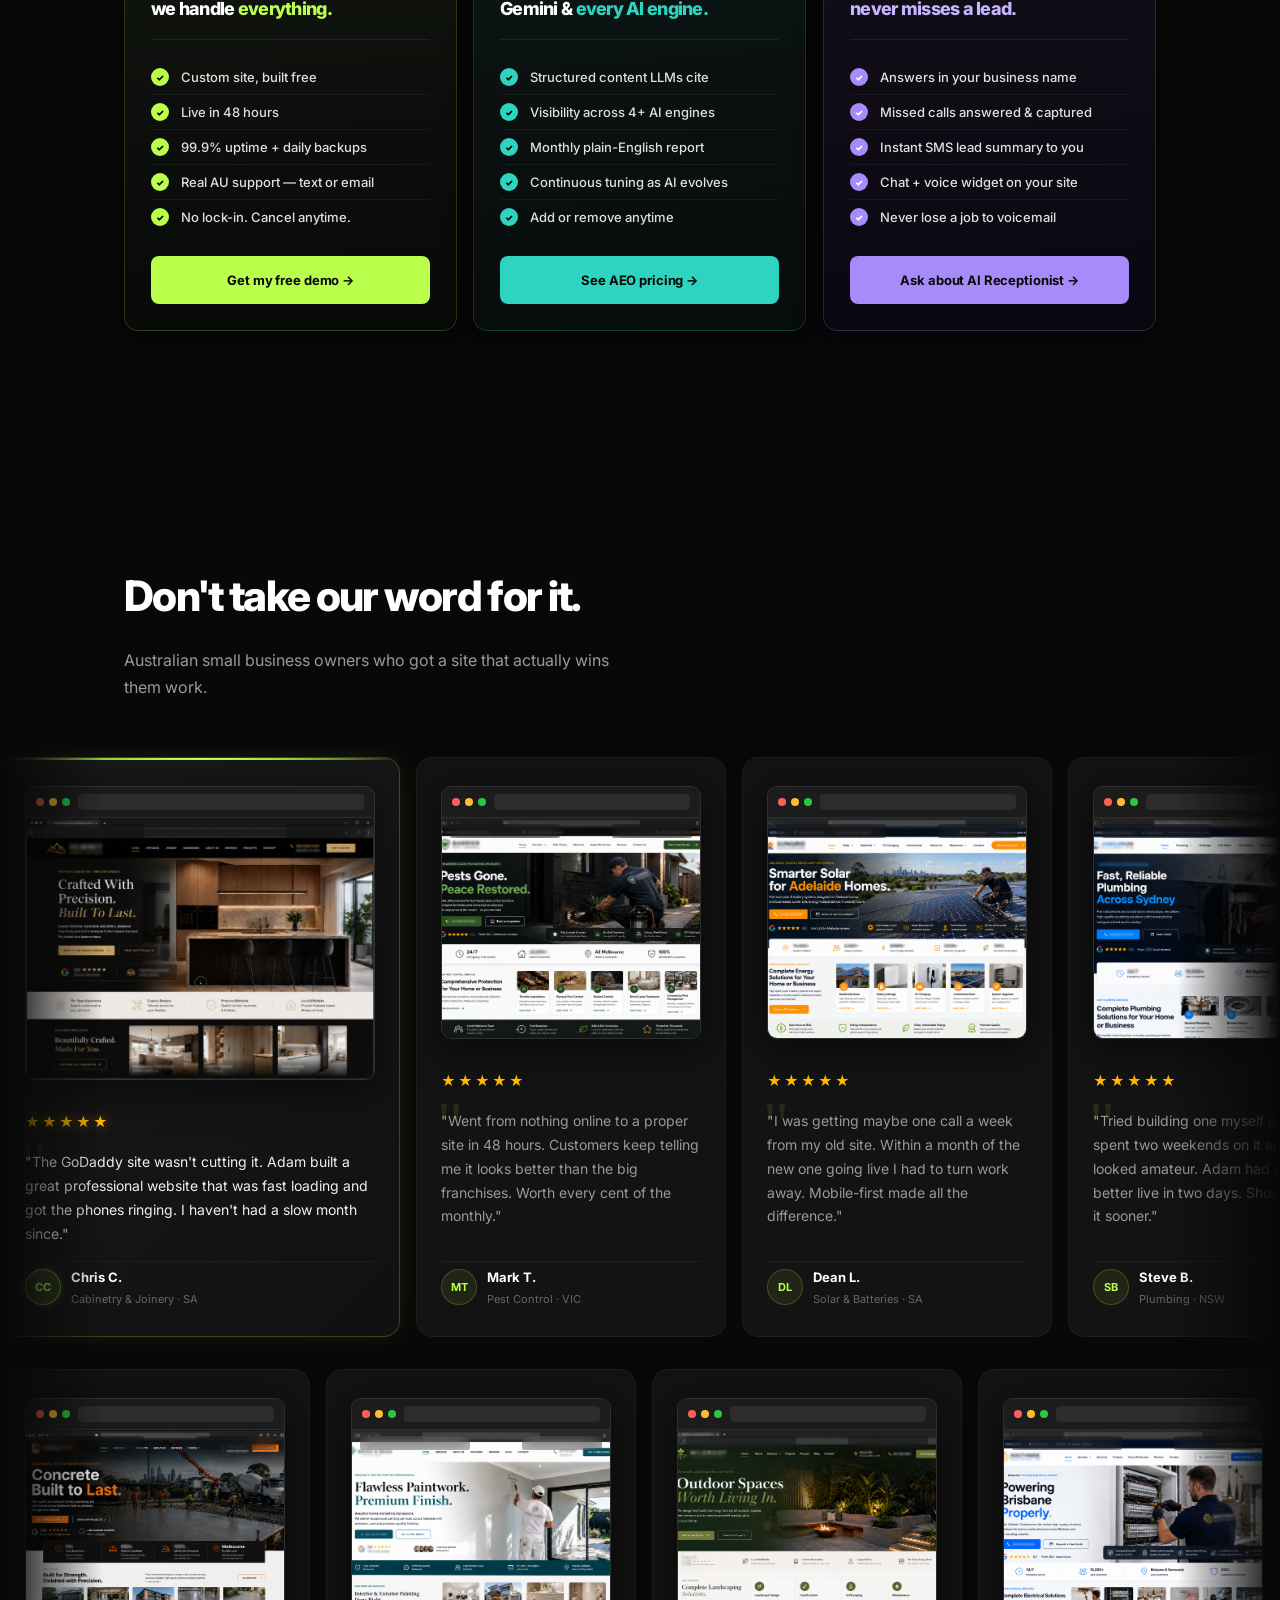
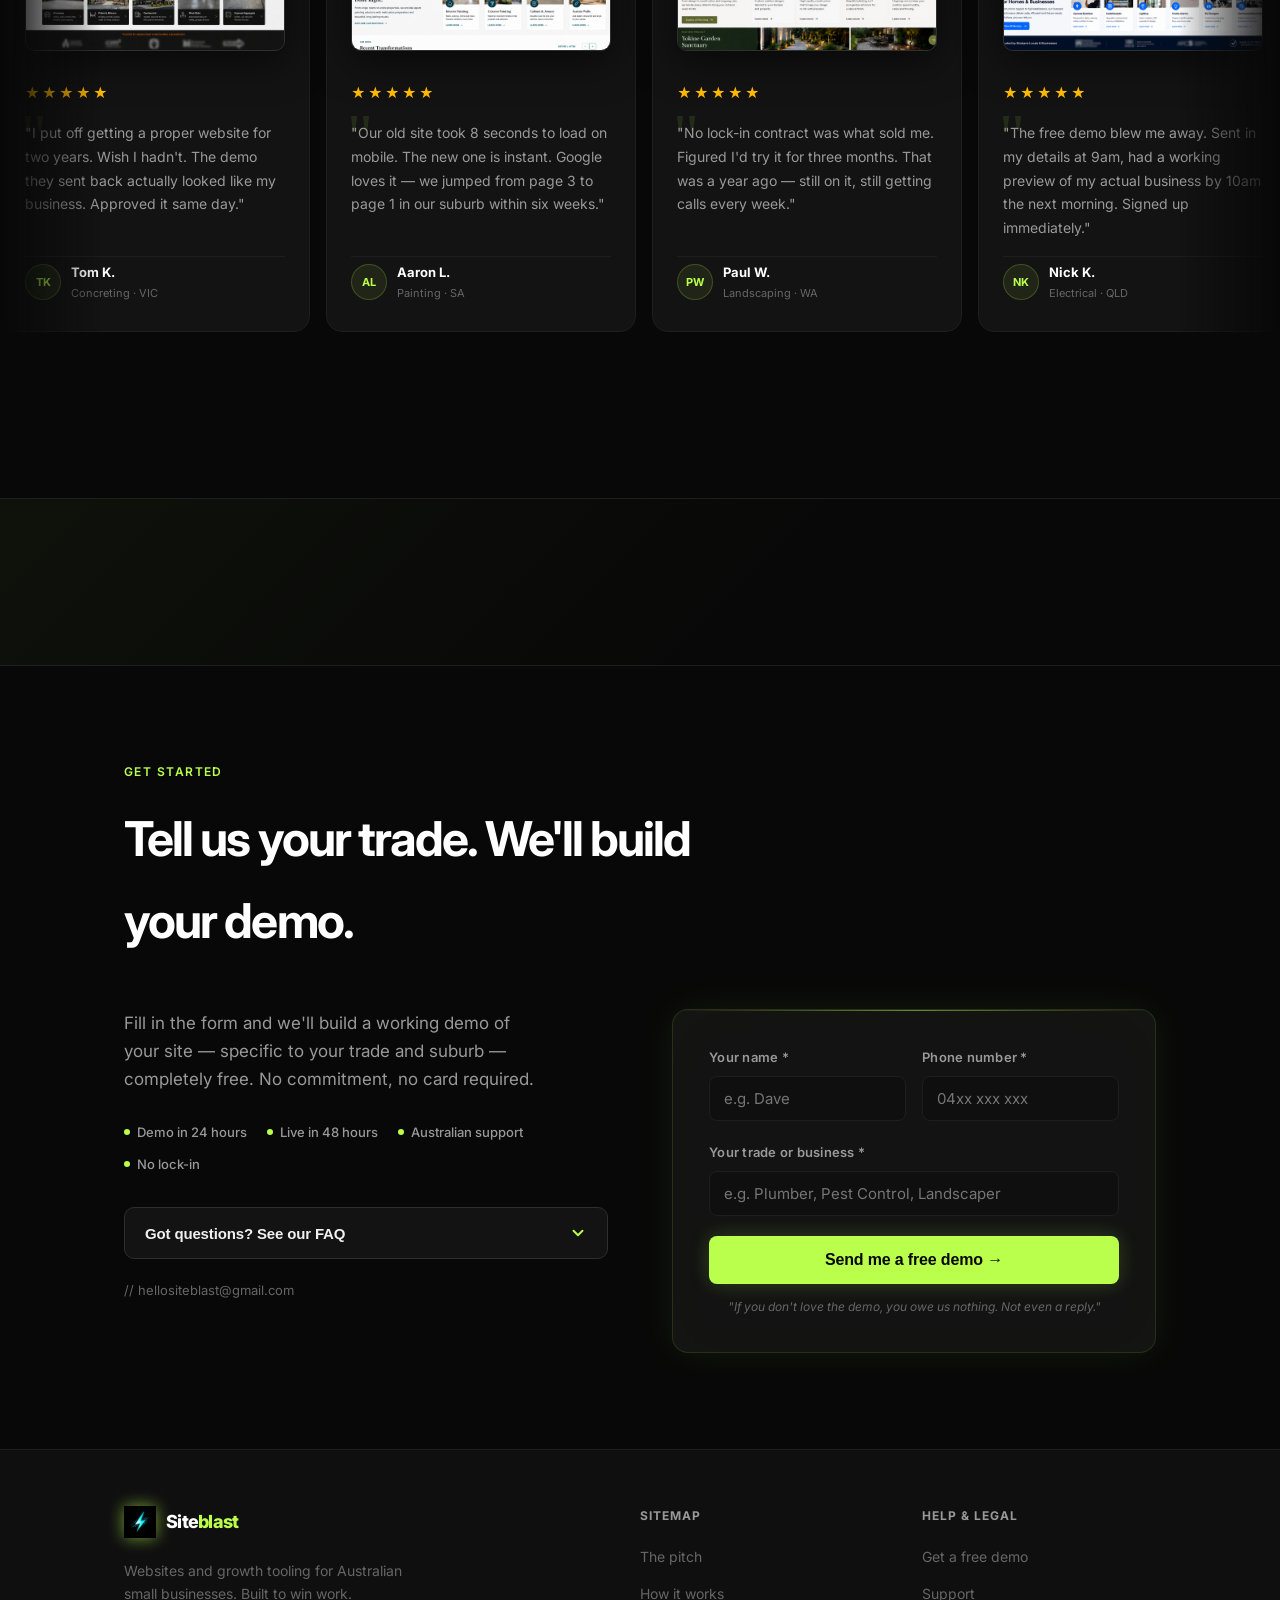
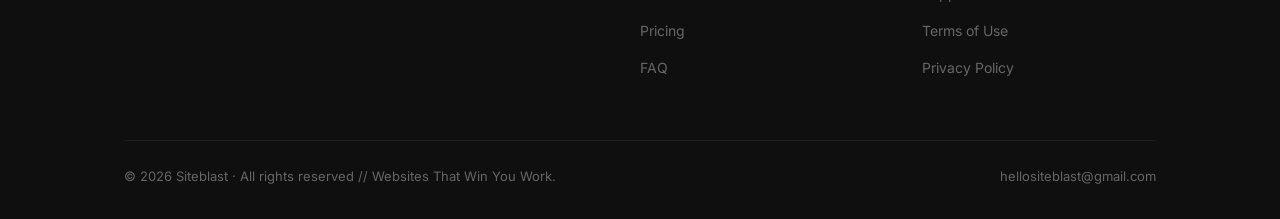
==== commit f0e810ce: "Add files via upload" ====
--- a/index.html
+++ b/index.html
@@ -37,6 +37,24 @@
   </div>
 </nav>
 
+<div class="urgency-bar">
+  <span class="urgency-dot"></span>
+  <span class="urgency-text">Taking on <strong>3 new sites</strong> this month —</span>
+  <div class="urgency-slots" aria-hidden="true">
+    <span class="urgency-slot urgency-slot-taken"></span>
+    <span class="urgency-slot urgency-slot-taken"></span>
+    <span class="urgency-slot urgency-slot-taken"></span>
+    <span class="urgency-slot urgency-slot-taken"></span>
+    <span class="urgency-slot urgency-slot-taken"></span>
+    <span class="urgency-slot urgency-slot-taken"></span>
+    <span class="urgency-slot urgency-slot-taken"></span>
+    <span class="urgency-slot urgency-slot-open"></span>
+    <span class="urgency-slot urgency-slot-open"></span>
+    <span class="urgency-slot urgency-slot-open"></span>
+  </div>
+  <strong class="urgency-strong">3 slots left</strong>
+</div>
+
 <section class="hero">
   <canvas id="hero-canvas"></canvas>
   <div class="container">
@@ -44,9 +62,11 @@
       <img src="sblogo.png" alt="" class="hero-bolt">
       <span class="hero-brand-name">Siteblast</span>
     </div>
+    <div class="hero-audience-tag reveal reveal-up" style="transition-delay:.05s">Built for tradies &amp; local service businesses</div>
     <div class="hero-label reveal reveal-up" style="transition-delay:.1s">Live in 48 hours</div>
     <h1 class="reveal reveal-up" style="transition-delay:.2s">Websites that <em>win you work.</em></h1>
-    <p class="reveal reveal-up" style="transition-delay:.3s">We build fast, professional websites for Australian small businesses — then manage everything so you never have to think about it again.</p>
+    <p class="reveal reveal-up" style="transition-delay:.3s">We build fast, professional websites for Australian tradies — then manage everything so you never have to think about it again.</p>
+    <p class="hero-price reveal reveal-up" style="transition-delay:.35s">From <strong>$220/mo</strong> · No setup fee · No lock-in contract</p>
     <div class="hero-btns reveal reveal-up" style="transition-delay:.4s">
       <a href="#contact" class="btn">Get my free demo</a>
       <a href="pricing.html" class="btn btn-ghost">See pricing</a>
@@ -143,8 +163,8 @@
 <section class="section" id="before-after">
   <div class="container">
     <span class="eyebrow reveal reveal-up">Real refresh</span>
-    <h2 class="reveal reveal-up" style="font-size:clamp(28px,4vw,42px);font-weight:800;letter-spacing:-.04em;color:var(--pure);max-width:700px;margin-bottom:16px">Same business. <span style="color:var(--light);font-weight:400">Same content.</span> A site that finally looks the part.</h2>
-    <p style="color:var(--light);font-size:15px;margin-bottom:56px;max-width:560px">We take what you have and rebuild it to look modern, professional and mobile-first. Same pages, same content, same URLs. No 40-page brief, no rewrite from scratch.</p>
+    <h2 class="reveal reveal-up" style="font-size:clamp(28px,4vw,42px);font-weight:800;letter-spacing:-.04em;color:var(--pure);max-width:700px;margin-bottom:12px">This is what your customers are <span style="color:#ff6b6b">judging you on right now.</span></h2>
+    <p style="color:var(--light);font-size:15px;margin-bottom:56px;max-width:560px">Same business. Same content. A site that finally looks the part — rebuilt modern, professional and mobile-first.</p>
 
     <!-- Desktop before/after -->
     <div class="ba-toggle-row reveal reveal-up">
@@ -798,15 +818,12 @@
             <input type="hidden" name="_next" value="https://www.siteblast.com.au/index.html#contact">
             <input type="text" name="_honey" style="display:none">
             <div class="form-row">
-              <div class="form-group"><label for="name">Your name *</label><input type="text" id="name" name="name" placeholder="John Smith" required></div>
-              <div class="form-group"><label for="phone">Phone number *</label><input type="tel" id="phone" name="phone" placeholder="0400 000 000" required></div>
+              <div class="form-group"><label for="name">Your name *</label><input type="text" id="name" name="name" placeholder="e.g. Dave" required></div>
+              <div class="form-group"><label for="phone">Phone number *</label><input type="tel" id="phone" name="phone" placeholder="04xx xxx xxx" required></div>
             </div>
-            <div class="form-group"><label for="email">Email address *</label><input type="email" id="email" name="email" placeholder="john@yourbusiness.com.au" required></div>
-            <div class="form-group"><label for="trade">Your trade or business type *</label><input type="text" id="trade" name="trade" placeholder="e.g. Concreter, Pest Control, Tree Removal" required></div>
-            <div class="form-group"><label for="suburb">Your suburb *</label><input type="text" id="suburb" name="suburb" placeholder="e.g. Pakenham, Frankston, Berwick" required></div>
-            <div class="form-group"><label for="existing">Existing website URL (if any)</label><input type="url" id="existing" name="existing_site" placeholder="https://youroldsite.com.au"></div>
+            <div class="form-group"><label for="trade">Your trade or business *</label><input type="text" id="trade" name="trade" placeholder="e.g. Plumber, Pest Control, Landscaper" required></div>
             <button type="submit" class="btn form-submit" id="submit-btn">Send me a free demo →</button>
-            <p style="text-align:center;font-size:13px;color:var(--mid);margin-top:14px">No commitment. No card. Just a real working demo.</p>
+            <p class="form-risk-reverse">"If you don't love the demo, you owe us nothing. Not even a reply."</p>
           </form>
         </div>
       </div>
@@ -1049,11 +1066,14 @@
   els.forEach(el => observer.observe(el));
 })();
 </script>
-<!-- Floating mobile CTA -->
-<a href="#contact" class="fab-cta" id="fab-cta">
-  <svg class="fab-logo" viewBox="0 0 24 24" fill="none" xmlns="http://www.w3.org/2000/svg"><polygon points="13,2 4,14 11,14 11,22 20,10 13,10" fill="#000"/></svg>
-  <span class="fab-label">Get A Free Demo</span>
-</a>
+<!-- Sticky mobile CTA bar -->
+<div class="sticky-bar" id="fab-cta">
+  <div class="sticky-bar-left">
+    <span class="sticky-bar-title">Free demo · No commitment</span>
+    <span class="sticky-bar-sub">3 slots left this month</span>
+  </div>
+  <a href="#contact" class="sticky-bar-btn">Get my free demo →</a>
+</div>
 
 
 <style>
@@ -1174,50 +1194,41 @@
 </script>
 
 <style>
-.fab-cta {
+.sticky-bar {
   display: none;
   position: fixed;
-  bottom: 24px;
-  left: 50%;
-  transform: translateX(-50%);
-  background: var(--accent, #00E5FF);
-  color: #000;
-  font-weight: 800;
-  font-size: 15px;
-  letter-spacing: -.01em;
-  padding: 12px 22px 12px 16px;
-  border-radius: 100px;
-  text-decoration: none !important;
-  box-shadow: 0 4px 24px rgba(0,229,255,.35), 0 2px 8px rgba(0,0,0,.4);
+  bottom: 0; left: 0; right: 0;
+  background: #0f0f0f;
+  border-top: 1px solid #1e1e1e;
+  padding: 12px 20px;
+  align-items: center;
+  justify-content: space-between;
   z-index: 999;
-  white-space: nowrap;
-  align-items: center;
-  gap: 10px;
-  transition: transform .15s ease, box-shadow .15s ease, opacity .3s ease;
   opacity: 0;
   pointer-events: none;
-}
-.fab-cta.fab-visible {
+  transition: opacity .3s ease;
+}
+.sticky-bar.fab-visible {
   opacity: 1;
   pointer-events: auto;
 }
-.fab-cta:active {
-  transform: translateX(-50%) scale(.96);
-}
-.fab-cta:hover { text-decoration: none !important; }
-.fab-logo {
-  width: 20px;
-  height: 20px;
+.sticky-bar-left { display: flex; flex-direction: column; gap: 2px; }
+.sticky-bar-title { font-size: 13px; font-weight: 600; color: #ccc; letter-spacing: -.01em; }
+.sticky-bar-sub { font-size: 11px; color: #555; }
+.sticky-bar-btn {
+  background: var(--accent);
+  color: #080808;
+  font-size: 13px;
+  font-weight: 700;
+  padding: 10px 18px;
+  border-radius: 8px;
+  text-decoration: none !important;
+  white-space: nowrap;
   flex-shrink: 0;
 }
-.fab-label {
-  font-size: 15px;
-  font-weight: 800;
-  letter-spacing: -.01em;
-  color: #000;
-}
+.sticky-bar-btn:hover { text-decoration: none !important; opacity: .9; }
 @media (max-width: 768px) {
-  .fab-cta { display: flex; }
+  .sticky-bar { display: flex; }
 }
 </style>
 
--- a/style.css
+++ b/style.css
@@ -2549,3 +2549,90 @@
 @media (max-width: 900px) {
   .offer-panels { grid-template-columns: 1fr; }
 }
+
+/* ── URGENCY BAR ── */
+.urgency-bar {
+  background: #0d0d0d;
+  border-bottom: 1px solid #1a1a1a;
+  padding: 9px 24px;
+  display: flex;
+  align-items: center;
+  justify-content: center;
+  gap: 10px;
+  flex-wrap: wrap;
+}
+.urgency-dot {
+  width: 6px; height: 6px;
+  border-radius: 50%;
+  background: var(--accent);
+  flex-shrink: 0;
+  animation: pulse 2s infinite;
+}
+@keyframes pulse {
+  0%, 100% { opacity: 1; }
+  50% { opacity: .4; }
+}
+.urgency-text {
+  font-size: 12px;
+  color: #666;
+  font-family: monospace;
+}
+.urgency-text strong { color: var(--accent); }
+.urgency-strong {
+  font-size: 12px;
+  font-weight: 700;
+  color: var(--accent);
+  font-family: monospace;
+}
+.urgency-slots {
+  display: flex;
+  gap: 3px;
+  align-items: center;
+}
+.urgency-slot {
+  width: 9px; height: 9px;
+  border-radius: 2px;
+}
+.urgency-slot-taken {
+  background: var(--accent);
+  opacity: .25;
+}
+.urgency-slot-open {
+  background: var(--accent);
+}
+
+/* ── HERO AUDIENCE TAG ── */
+.hero-audience-tag {
+  display: inline-flex;
+  align-items: center;
+  gap: 6px;
+  font-size: 11px;
+  font-weight: 700;
+  letter-spacing: .1em;
+  text-transform: uppercase;
+  color: var(--accent);
+  background: rgba(185,255,75,.07);
+  border: 1px solid rgba(185,255,75,.2);
+  border-radius: 20px;
+  padding: 4px 12px;
+  margin-bottom: 12px;
+}
+
+/* ── HERO PRICE ANCHOR ── */
+.hero-price {
+  font-size: 13px;
+  color: var(--mid);
+  margin-bottom: 24px;
+  letter-spacing: -.01em;
+}
+.hero-price strong { color: var(--accent); font-weight: 700; }
+
+/* ── FORM RISK REVERSAL ── */
+.form-risk-reverse {
+  text-align: center;
+  font-size: 12px;
+  color: var(--mid);
+  font-style: italic;
+  margin-top: 14px;
+  line-height: 1.5;
+}
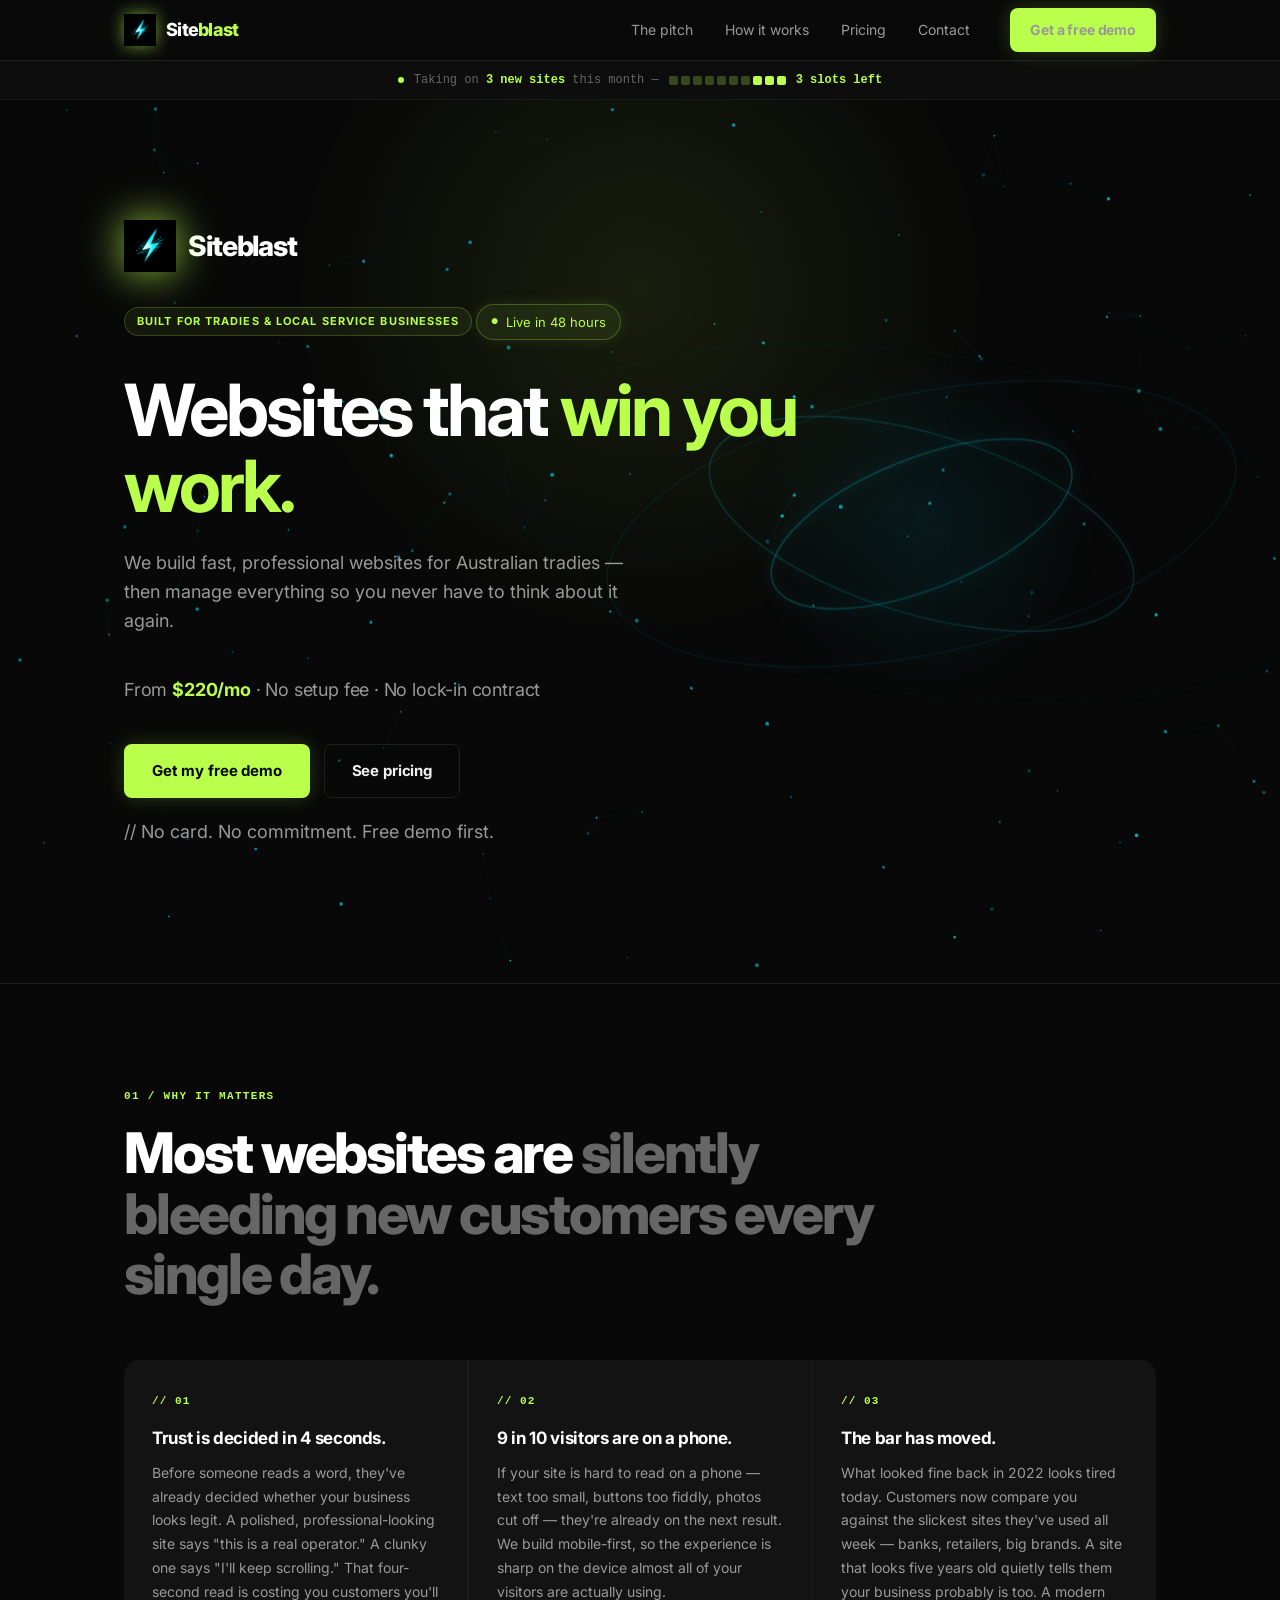
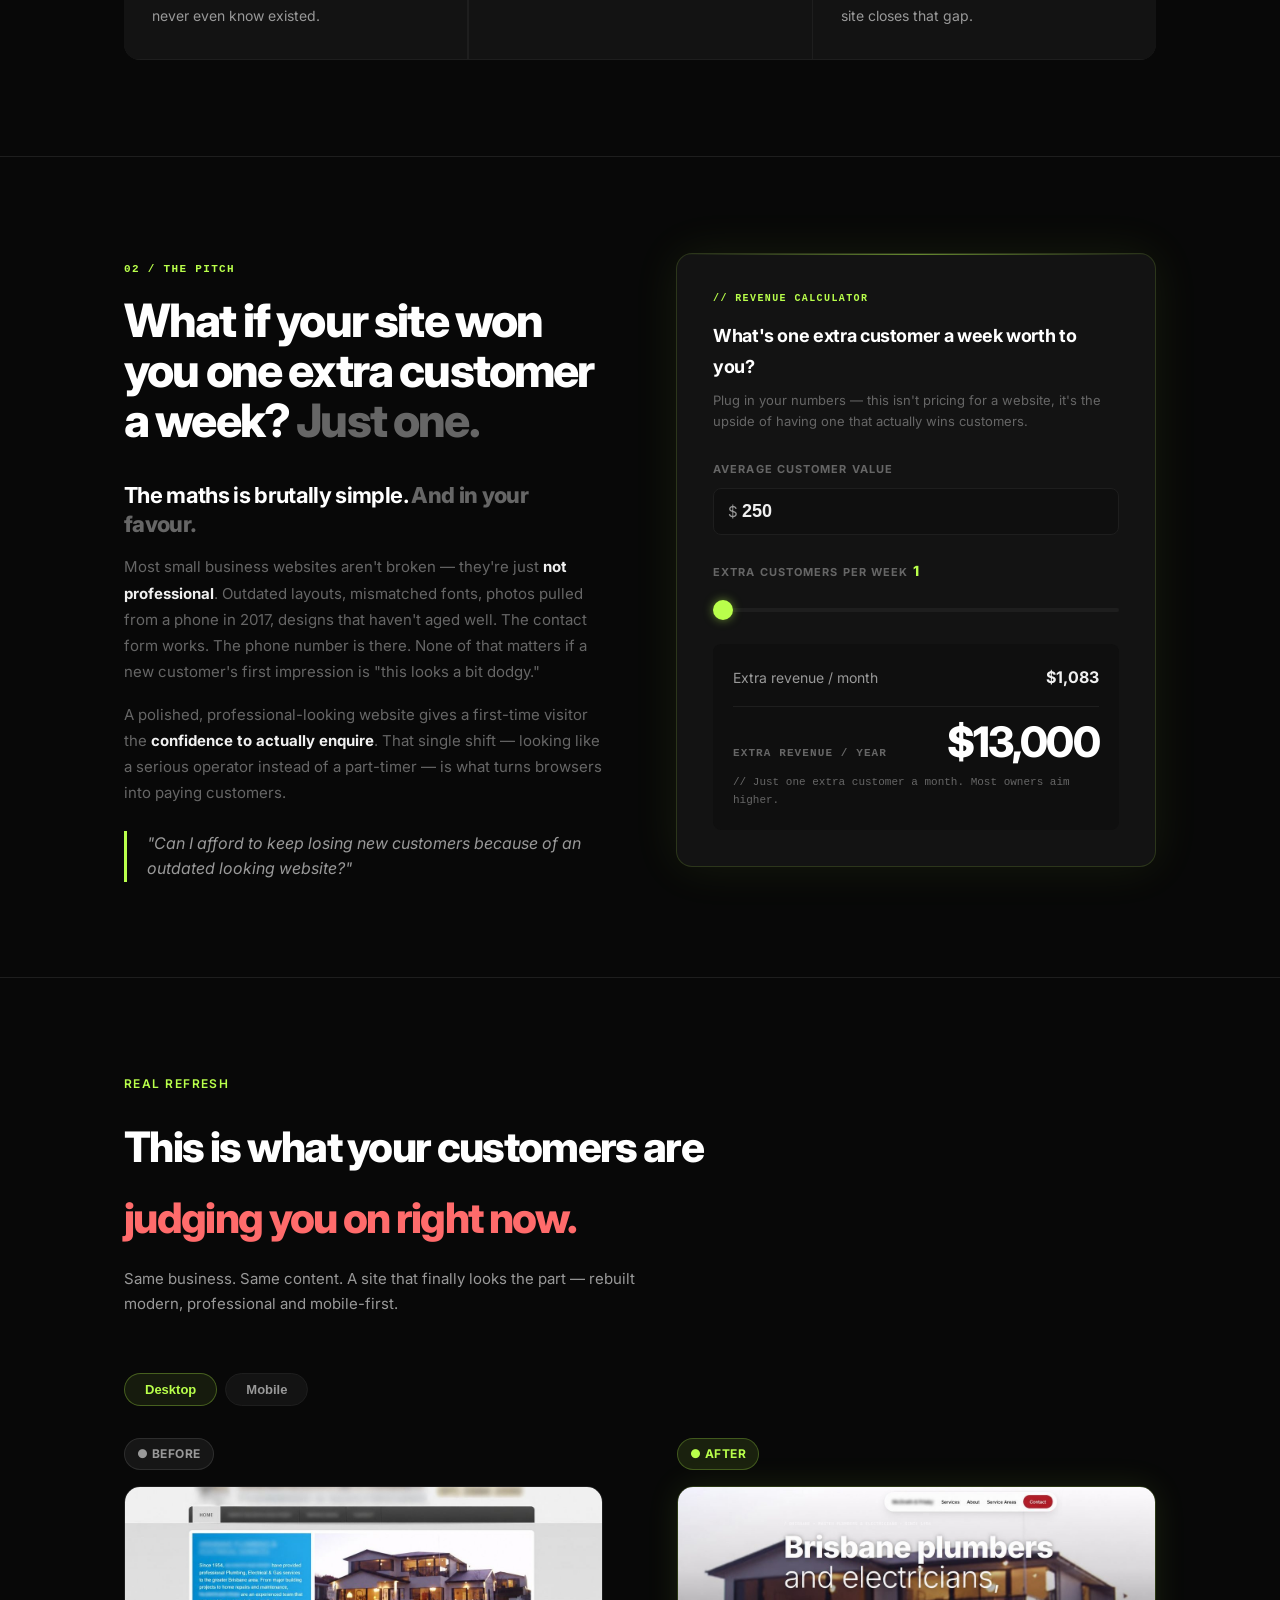
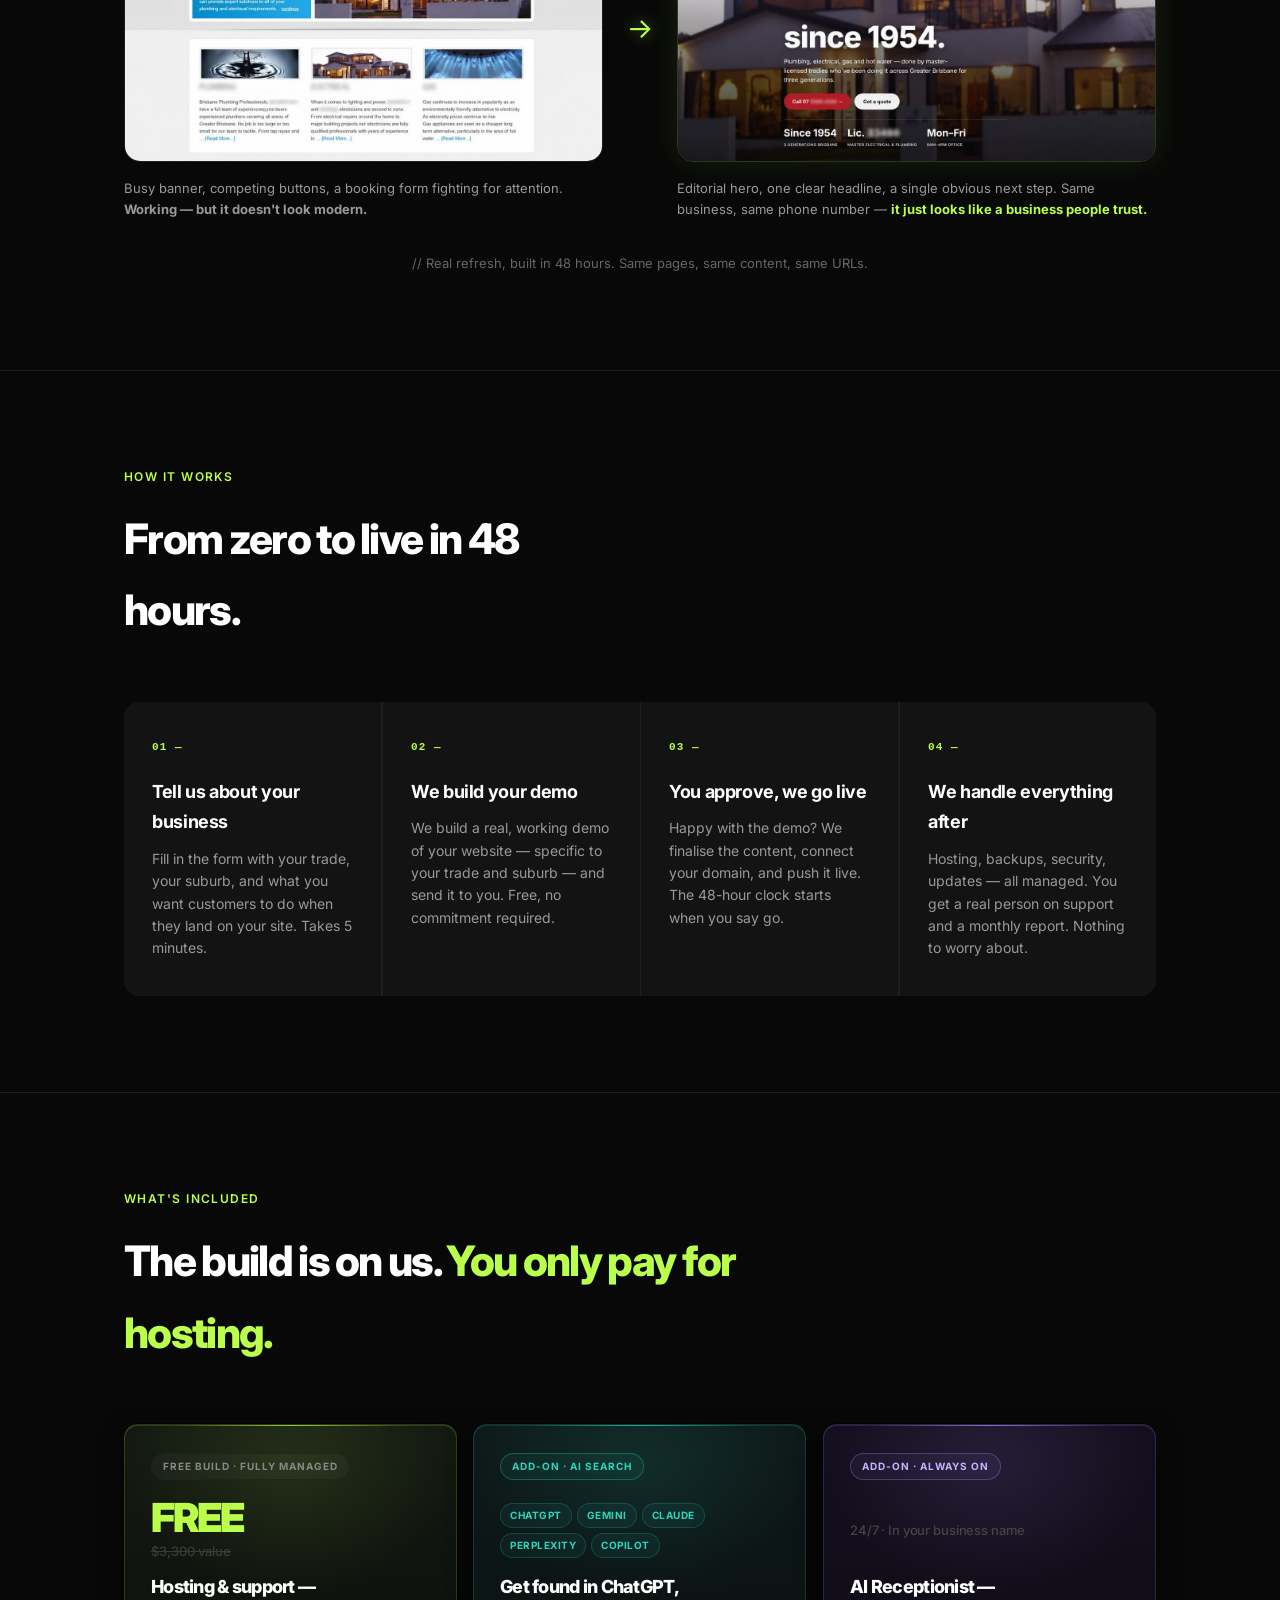
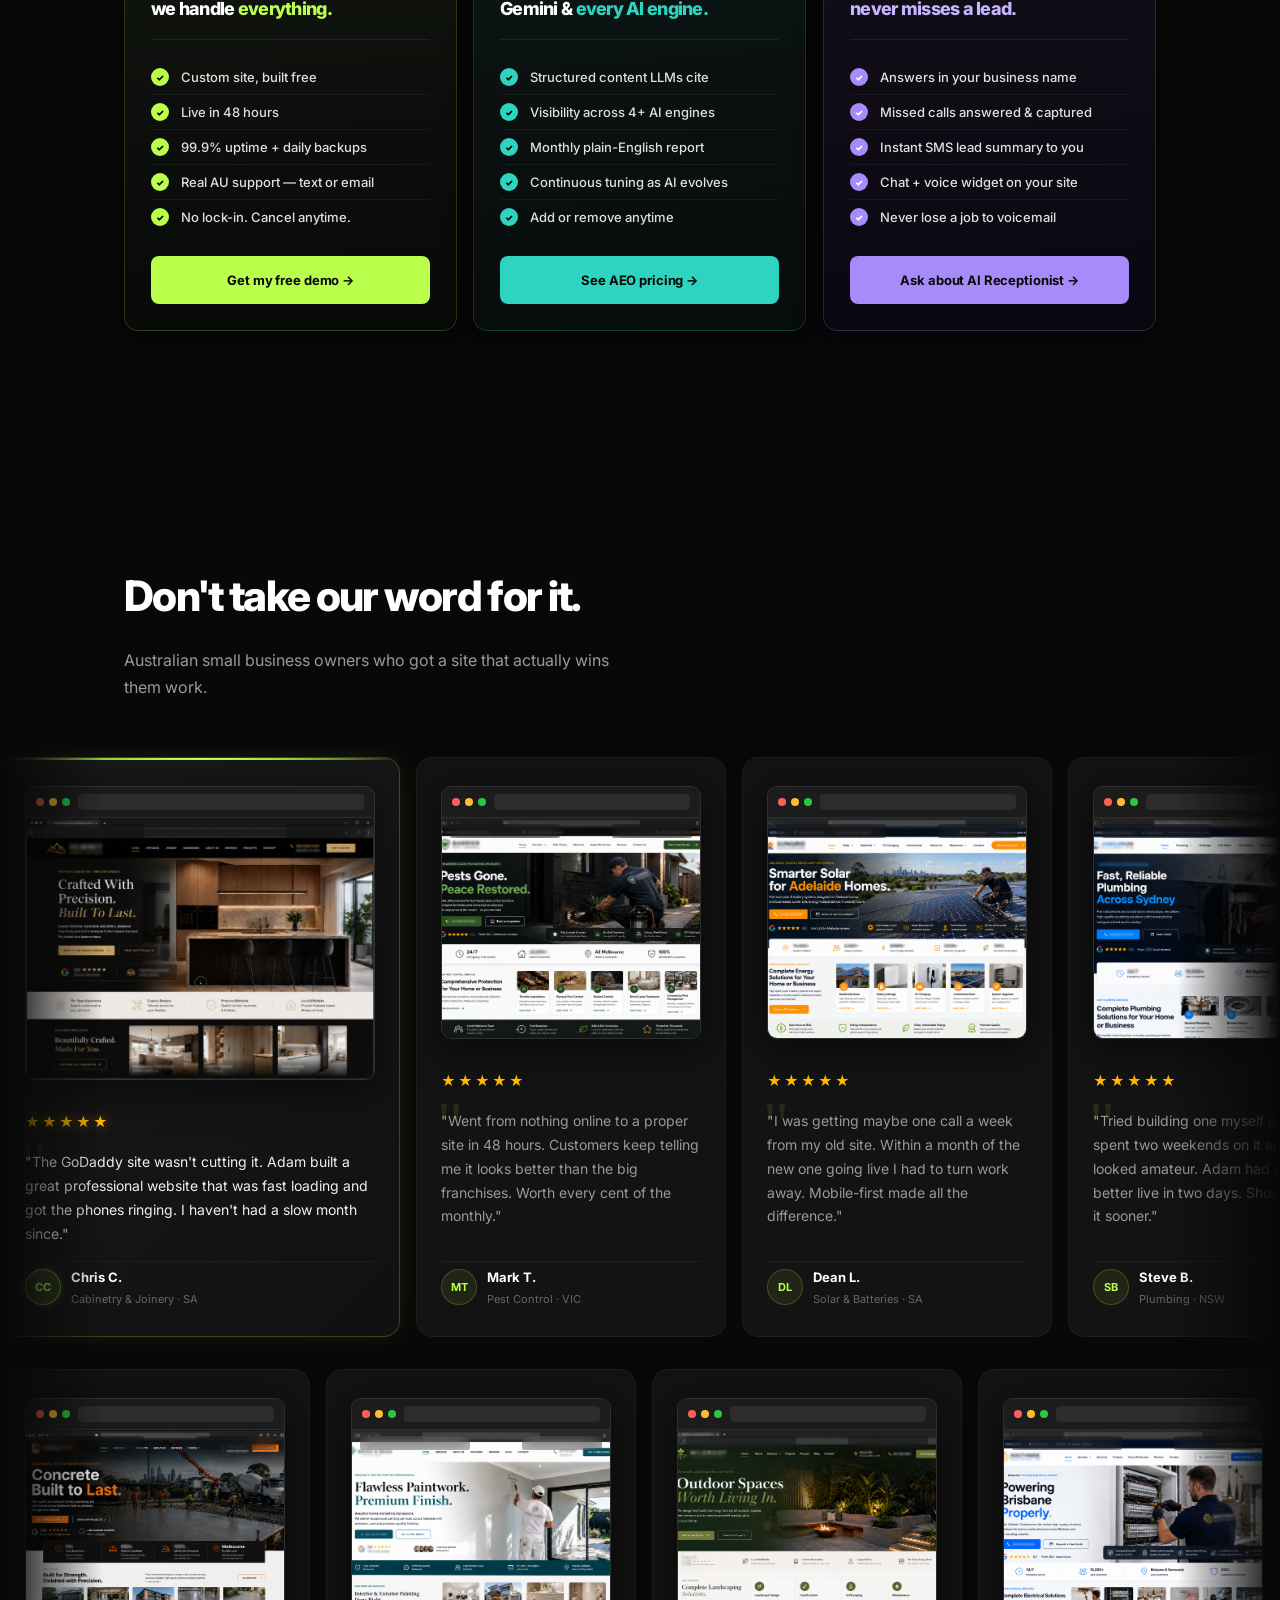
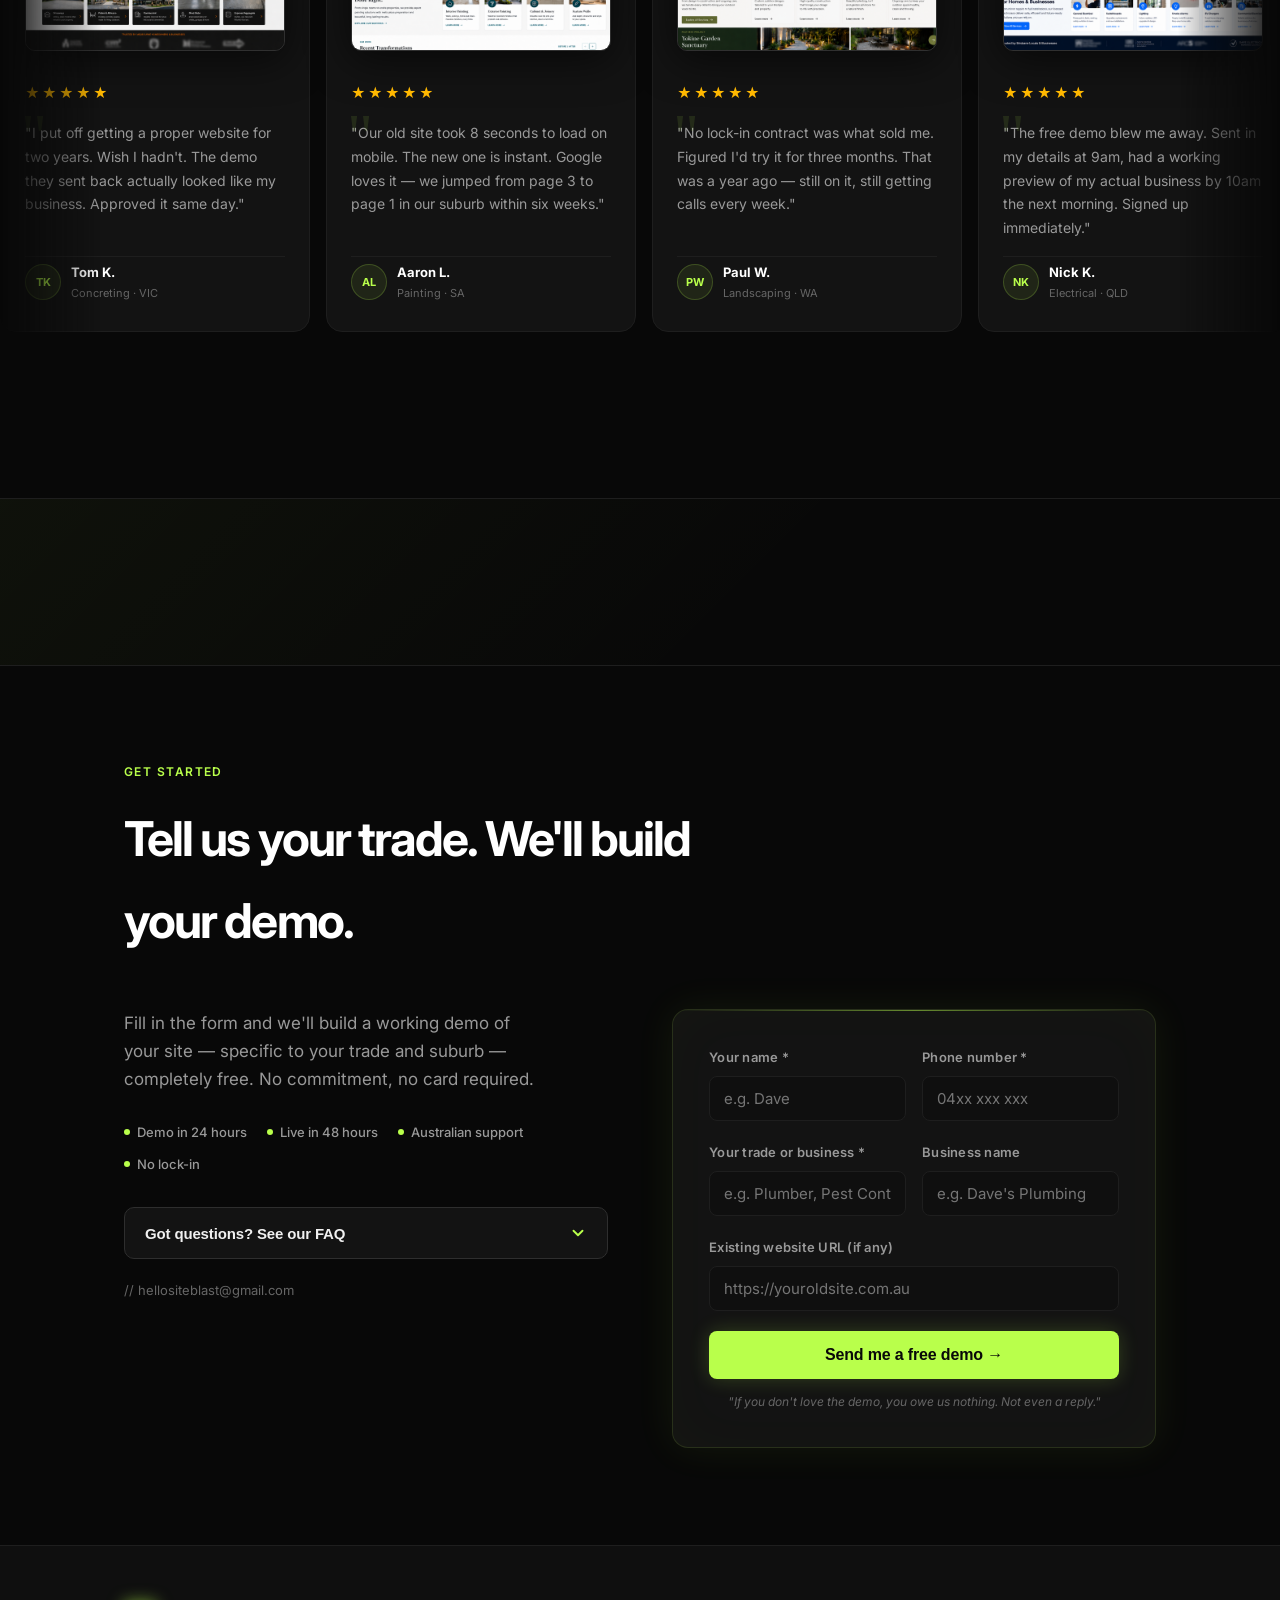
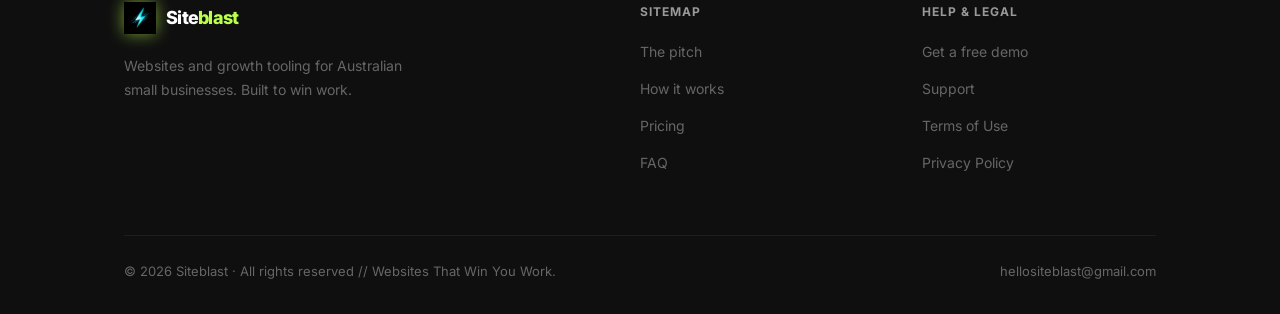
==== commit a5a0a8f9: "Add files via upload" ====
--- a/index.html
+++ b/index.html
@@ -821,7 +821,11 @@
               <div class="form-group"><label for="name">Your name *</label><input type="text" id="name" name="name" placeholder="e.g. Dave" required></div>
               <div class="form-group"><label for="phone">Phone number *</label><input type="tel" id="phone" name="phone" placeholder="04xx xxx xxx" required></div>
             </div>
-            <div class="form-group"><label for="trade">Your trade or business *</label><input type="text" id="trade" name="trade" placeholder="e.g. Plumber, Pest Control, Landscaper" required></div>
+            <div class="form-row">
+              <div class="form-group"><label for="trade">Your trade or business *</label><input type="text" id="trade" name="trade" placeholder="e.g. Plumber, Pest Control, Landscaper" required></div>
+              <div class="form-group"><label for="bizname">Business name</label><input type="text" id="bizname" name="business_name" placeholder="e.g. Dave's Plumbing"></div>
+            </div>
+            <div class="form-group"><label for="existing">Existing website URL (if any)</label><input type="url" id="existing" name="existing_site" placeholder="https://youroldsite.com.au"></div>
             <button type="submit" class="btn form-submit" id="submit-btn">Send me a free demo →</button>
             <p class="form-risk-reverse">"If you don't love the demo, you owe us nothing. Not even a reply."</p>
           </form>
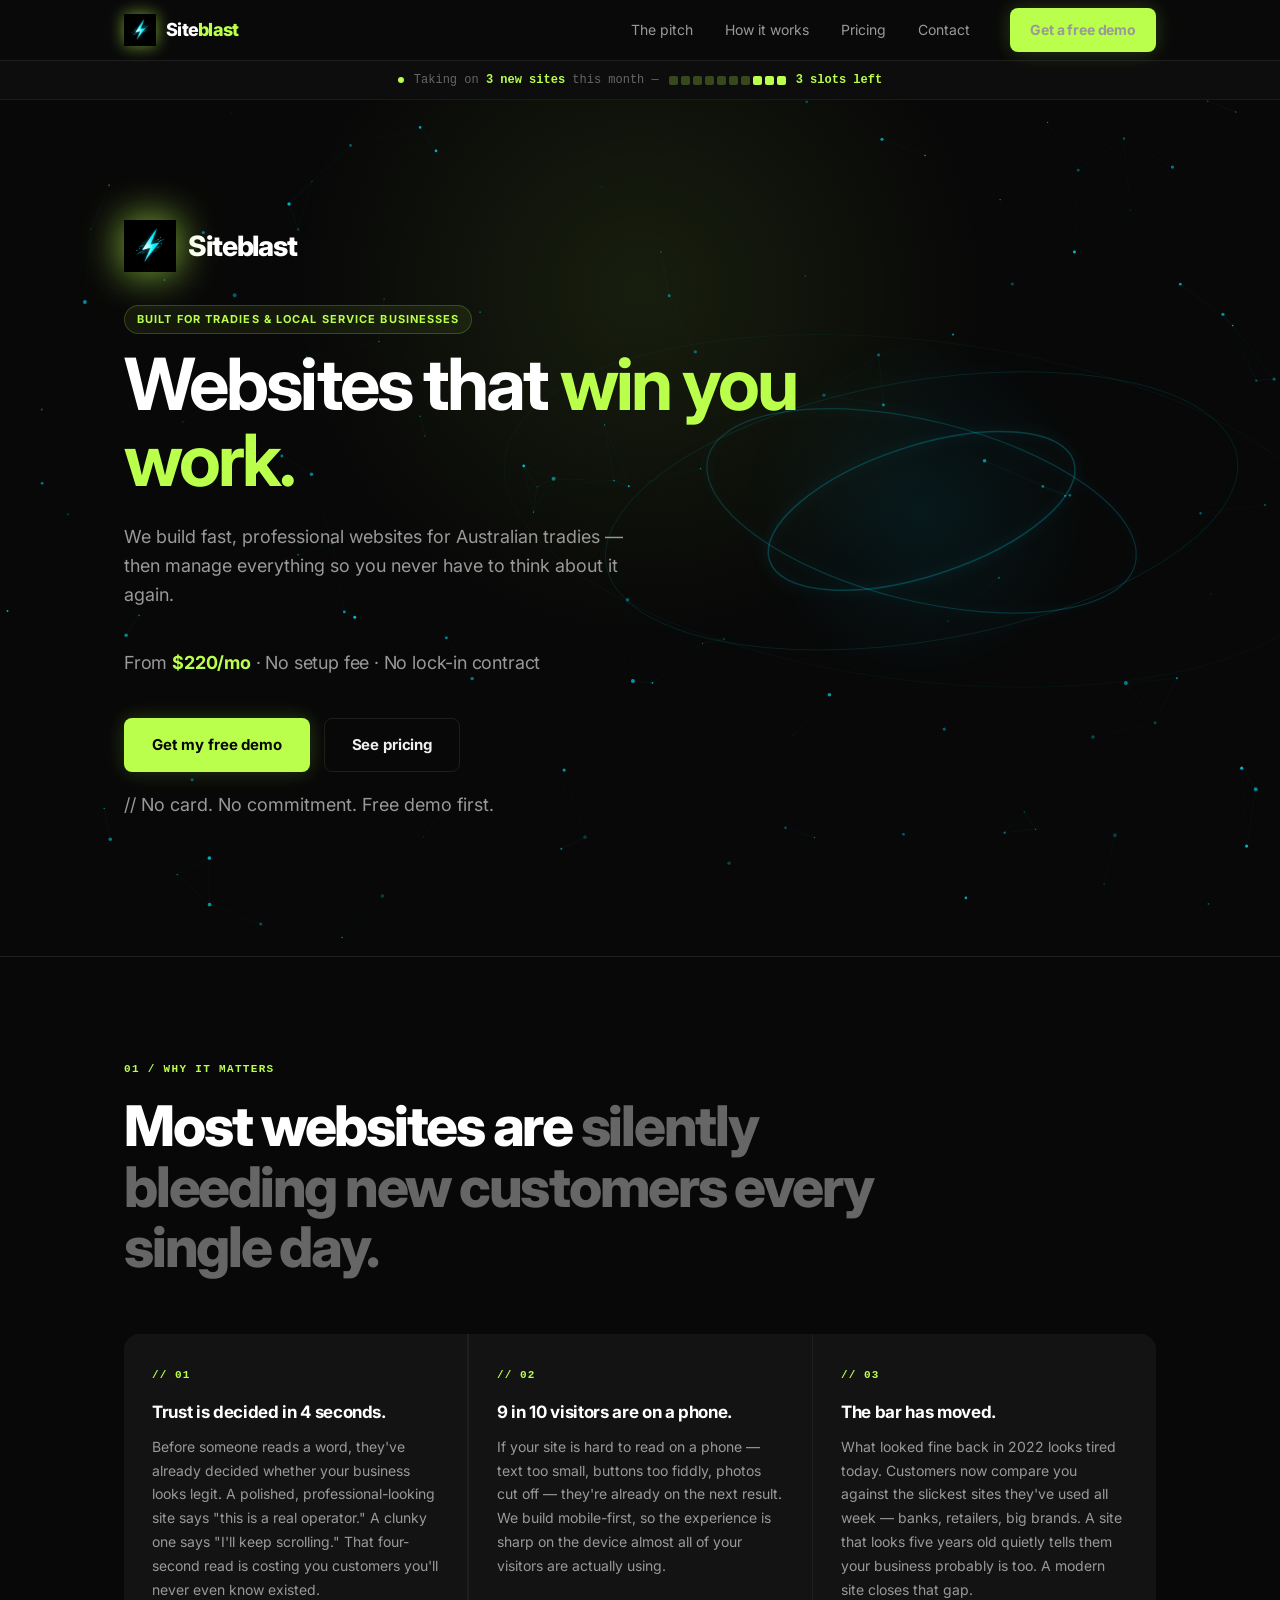
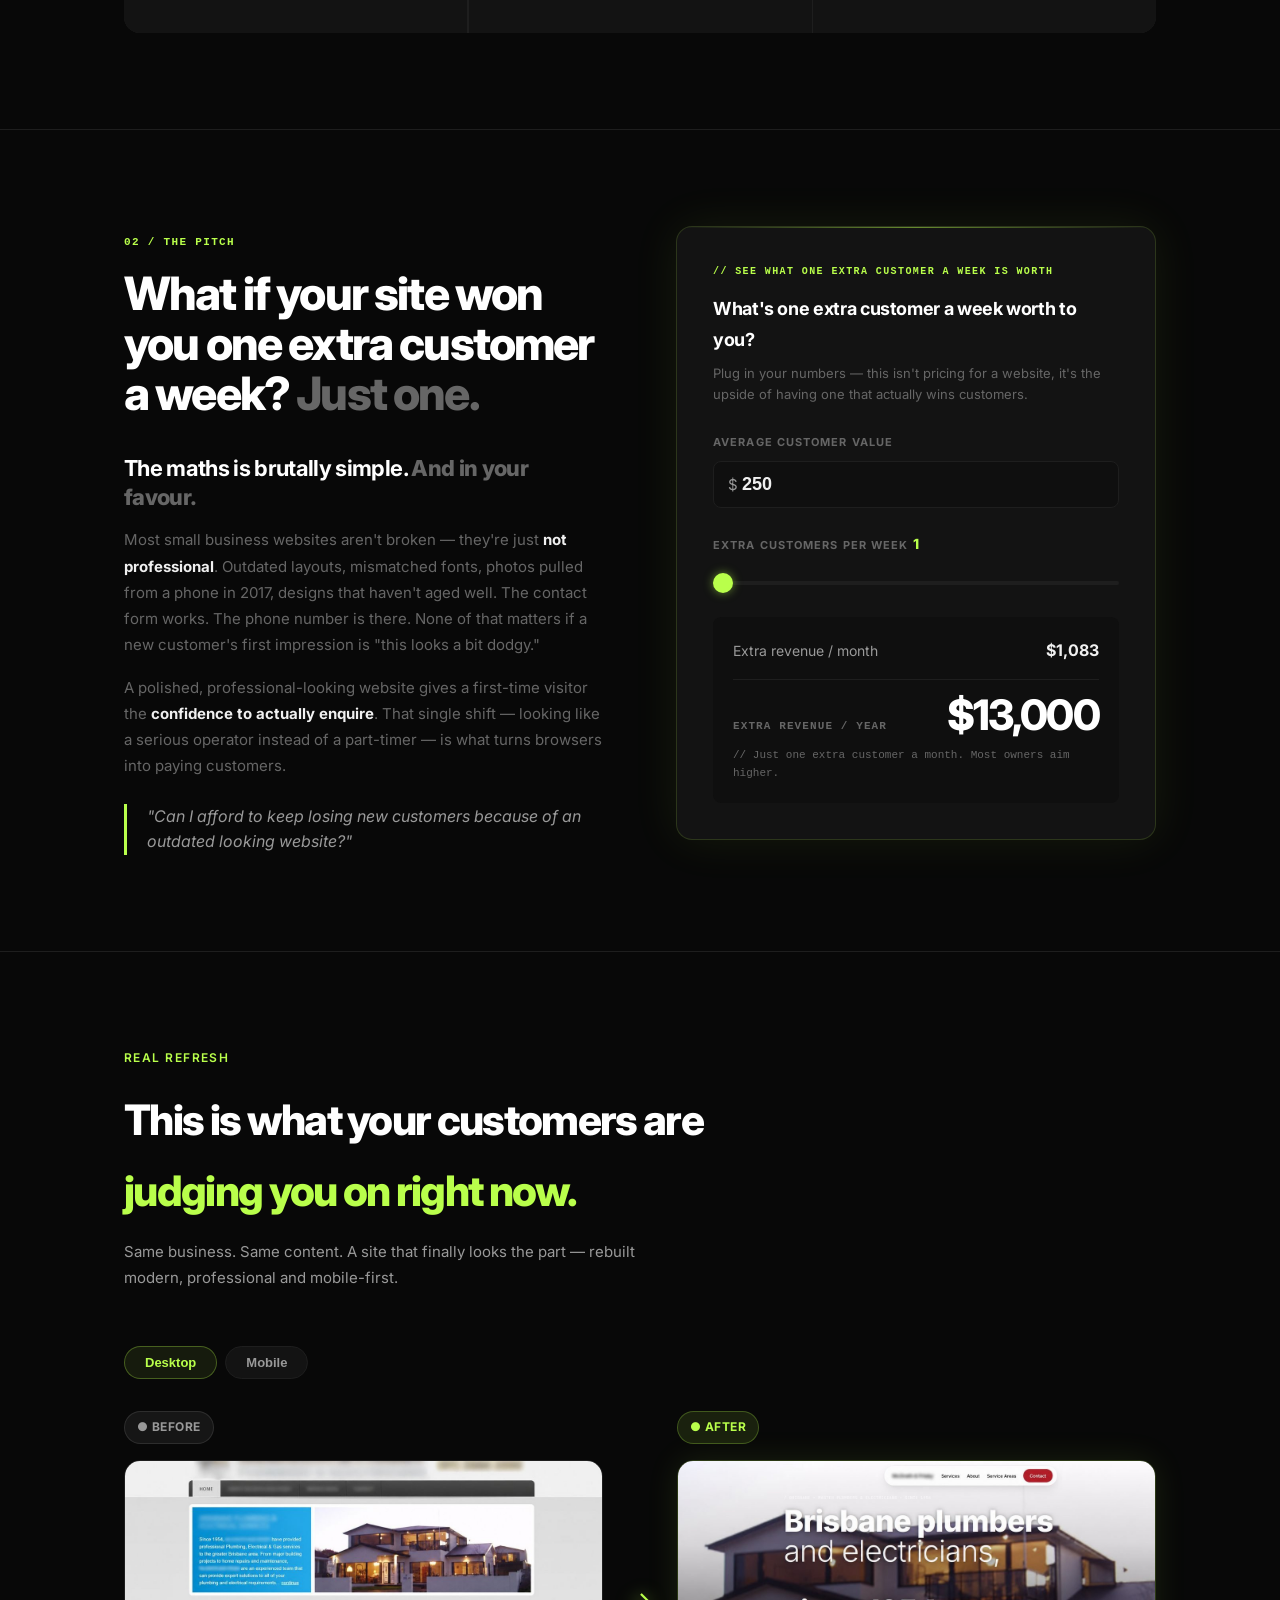
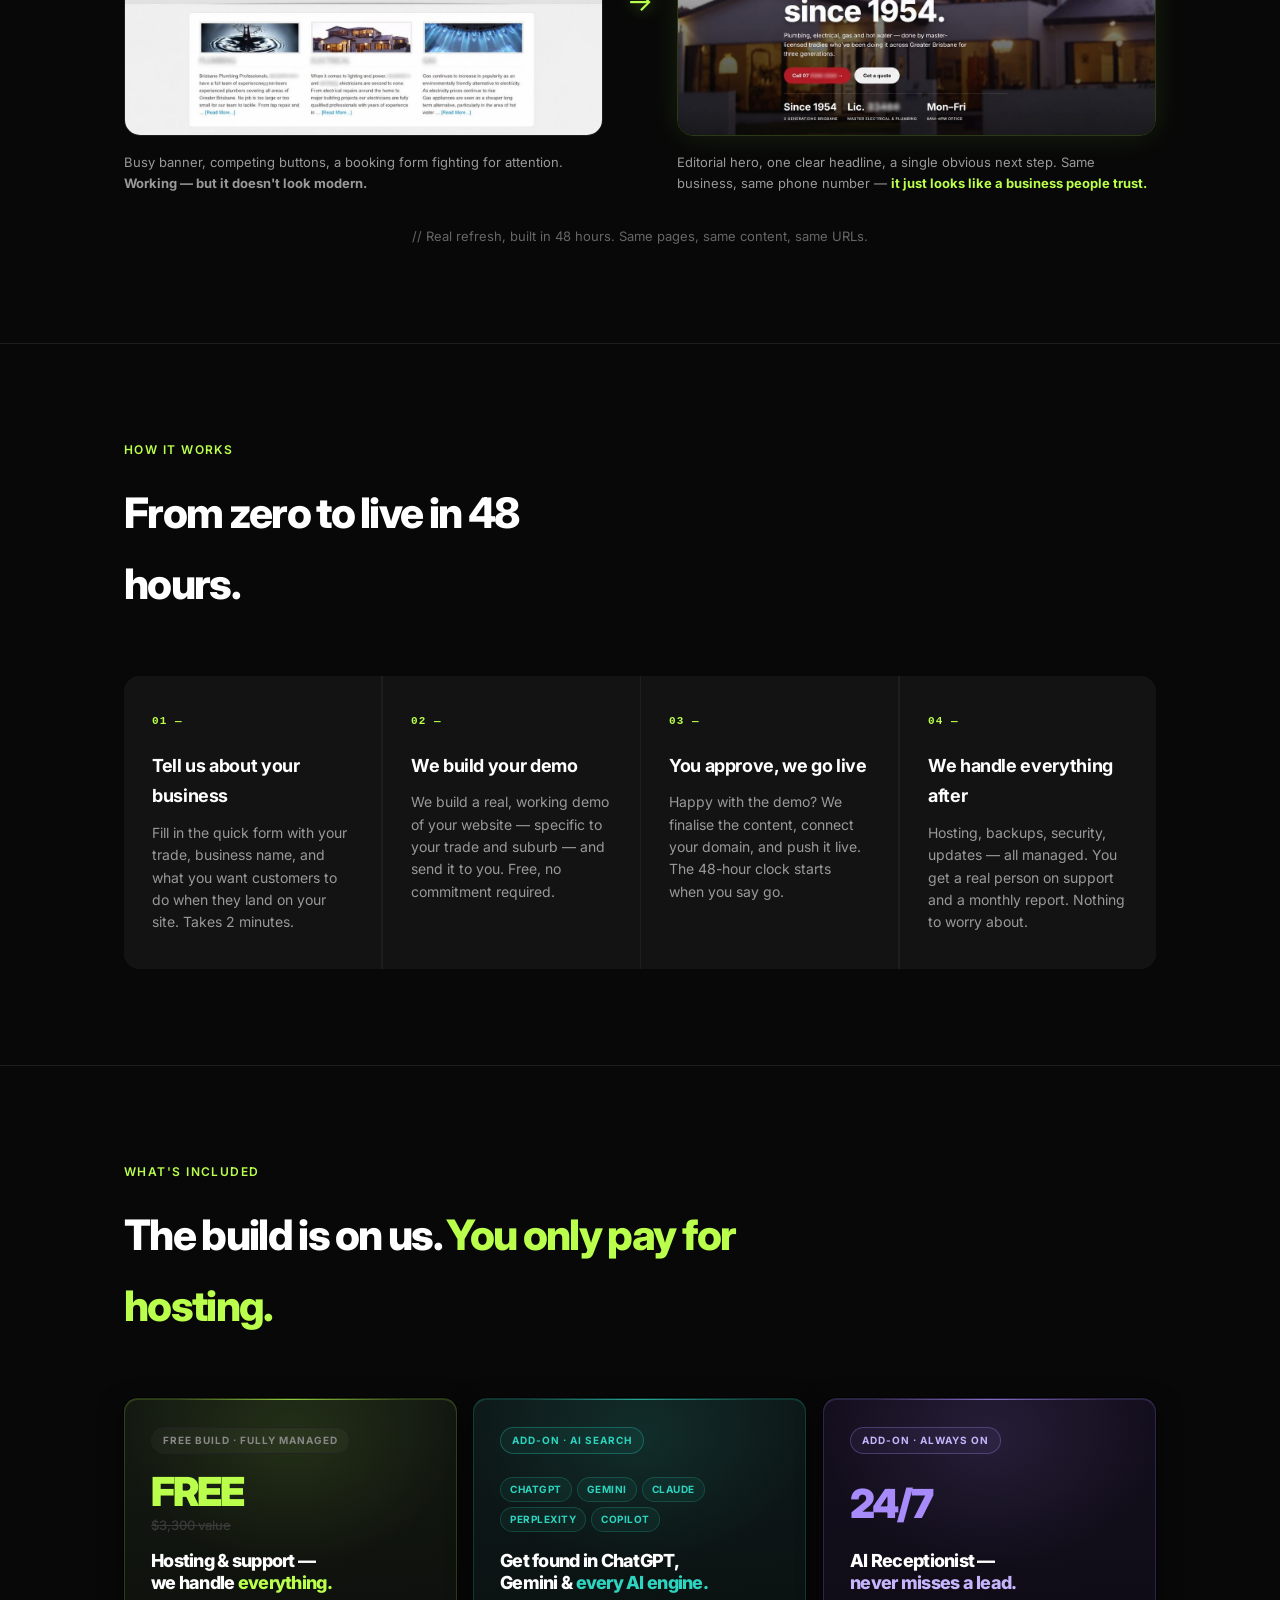
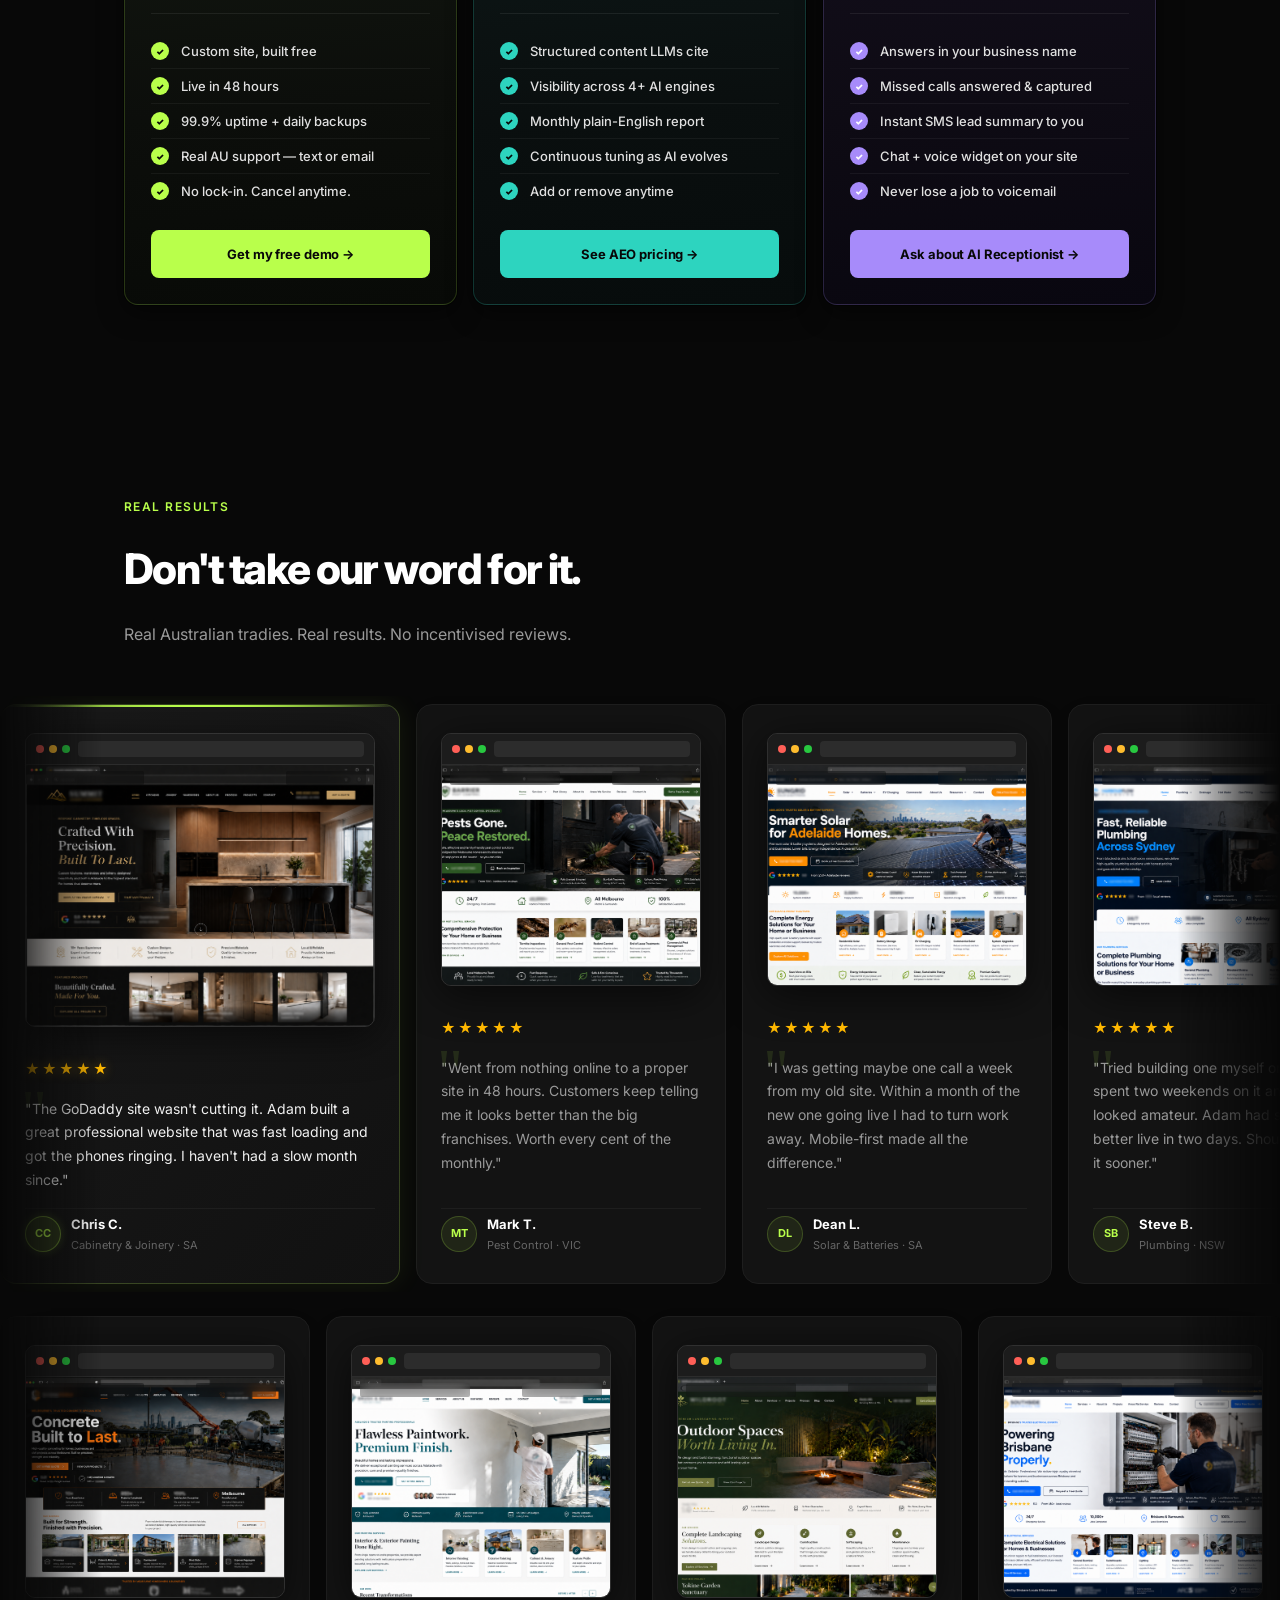
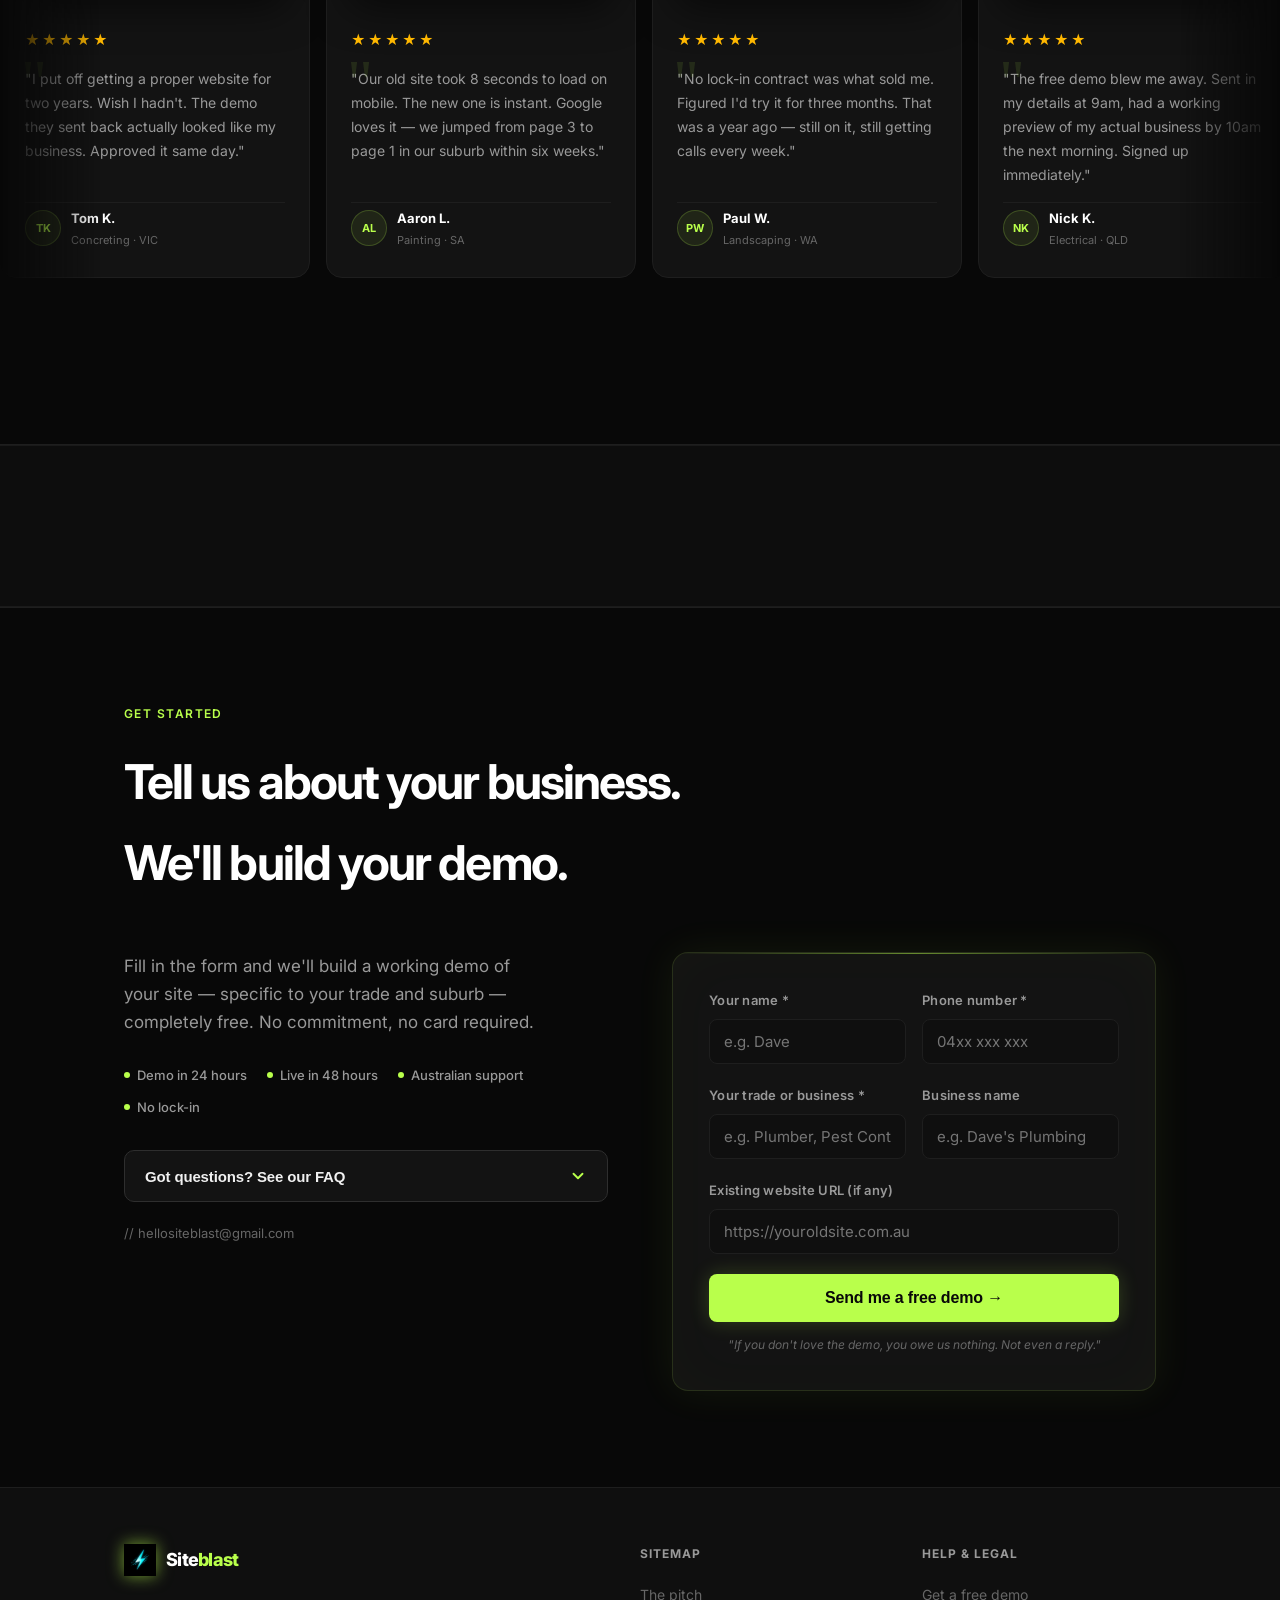
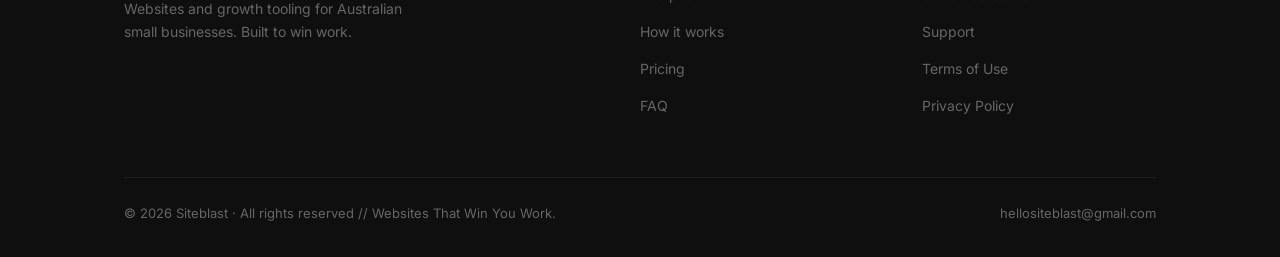
==== commit 2877d1bf: "Add files via upload" ====
--- a/index.html
+++ b/index.html
@@ -63,8 +63,7 @@
       <span class="hero-brand-name">Siteblast</span>
     </div>
     <div class="hero-audience-tag reveal reveal-up" style="transition-delay:.05s">Built for tradies &amp; local service businesses</div>
-    <div class="hero-label reveal reveal-up" style="transition-delay:.1s">Live in 48 hours</div>
-    <h1 class="reveal reveal-up" style="transition-delay:.2s">Websites that <em>win you work.</em></h1>
+    <h1 class="reveal reveal-up" style="transition-delay:.15s">Websites that <em>win you work.</em></h1>
     <p class="reveal reveal-up" style="transition-delay:.3s">We build fast, professional websites for Australian tradies — then manage everything so you never have to think about it again.</p>
     <p class="hero-price reveal reveal-up" style="transition-delay:.35s">From <strong>$220/mo</strong> · No setup fee · No lock-in contract</p>
     <div class="hero-btns reveal reveal-up" style="transition-delay:.4s">
@@ -122,7 +121,7 @@
       </div>
       <div class="calc-right reveal reveal-right">
         <div class="calc-card reveal reveal-scale">
-          <div class="calc-card-label">// REVENUE CALCULATOR</div>
+          <div class="calc-card-label">// See what one extra customer a week is worth</div>
           <h4>What's one extra customer a week worth to you?</h4>
           <p class="calc-card-sub">Plug in your numbers — this isn't pricing for a website, it's the upside of having one that actually wins customers.</p>
 
@@ -163,7 +162,7 @@
 <section class="section" id="before-after">
   <div class="container">
     <span class="eyebrow reveal reveal-up">Real refresh</span>
-    <h2 class="reveal reveal-up" style="font-size:clamp(28px,4vw,42px);font-weight:800;letter-spacing:-.04em;color:var(--pure);max-width:700px;margin-bottom:12px">This is what your customers are <span style="color:#ff6b6b">judging you on right now.</span></h2>
+    <h2 class="reveal reveal-up" style="font-size:clamp(28px,4vw,42px);font-weight:800;letter-spacing:-.04em;color:var(--pure);max-width:700px;margin-bottom:12px">This is what your customers are <span style="color:var(--accent)">judging you on right now.</span></h2>
     <p style="color:var(--light);font-size:15px;margin-bottom:56px;max-width:560px">Same business. Same content. A site that finally looks the part — rebuilt modern, professional and mobile-first.</p>
 
     <!-- Desktop before/after -->
@@ -223,7 +222,7 @@
       <div class="how-step reveal reveal-up">
         <div class="step-num">01 —</div>
         <h3>Tell us about your business</h3>
-        <p>Fill in the form with your trade, your suburb, and what you want customers to do when they land on your site. Takes 5 minutes.</p>
+        <p>Fill in the quick form with your trade, business name, and what you want customers to do when they land on your site. Takes 2 minutes.</p>
       </div>
       <div class="how-step reveal reveal-up">
         <div class="step-num">02 —</div>
@@ -297,7 +296,7 @@
       <div class="offer-panel offer-panel-purple reveal reveal-up" style="transition-delay:.2s">
         <div class="offer-tag offer-tag-purple">Add-on · Always On</div>
         <div class="offer-hero">
-          <p class="offer-hero-sub">24/7 · In your business name</p>
+          <p class="offer-hero-num">24/7</p>
         </div>
         <h3 class="offer-title">AI Receptionist —<br><em>never misses a lead.</em></h3>
         <hr class="offer-divider">
@@ -322,7 +321,7 @@
   <div class="container">
     <span class="eyebrow reveal reveal-up">Real results</span>
     <h2 class="reveal reveal-up" style="font-size:clamp(28px,4vw,42px);font-weight:800;letter-spacing:-.04em;color:var(--pure);max-width:560px;margin-bottom:16px">Don't take our word for it.</h2>
-    <p class="reveal reveal-up" style="color:var(--light);font-size:16px;margin-bottom:48px;max-width:500px">Australian small business owners who got a site that actually wins them work.</p>
+    <p class="reveal reveal-up" style="color:var(--light);font-size:16px;margin-bottom:48px;max-width:500px">Real Australian tradies. Real results. No incentivised reviews.</p>
   </div>
 
   <!-- ROW 1 scrolls left -->
@@ -757,15 +756,29 @@
 <hr class="divider">
 
 <!-- ── BRAND STRIP ── -->
-<section class="brand-strip">
+<section class="social-proof-bar">
   <div class="container">
-    <div class="brand-strip-inner reveal reveal-up">
-      <img src="sblogo.png" alt="" class="brand-strip-bolt">
-      <div class="brand-strip-text">
-        <span class="brand-strip-name">Siteblast</span>
-        <span class="brand-strip-tagline">Websites That Win You Work</span>
-      </div>
-      <a href="#contact" class="btn brand-strip-btn">Get my free demo →</a>
+    <div class="social-proof-inner reveal reveal-up">
+      <div class="social-proof-stat">
+        <span class="social-proof-num">200+</span>
+        <span class="social-proof-label">Australian businesses</span>
+      </div>
+      <div class="social-proof-divider"></div>
+      <div class="social-proof-stat">
+        <span class="social-proof-num">48hrs</span>
+        <span class="social-proof-label">Average time to live</span>
+      </div>
+      <div class="social-proof-divider"></div>
+      <div class="social-proof-stat">
+        <span class="social-proof-num">$0</span>
+        <span class="social-proof-label">Upfront build cost</span>
+      </div>
+      <div class="social-proof-divider"></div>
+      <div class="social-proof-stat">
+        <span class="social-proof-num">5★</span>
+        <span class="social-proof-label">Average review rating</span>
+      </div>
+      <a href="#contact" class="btn social-proof-cta">Get my free demo →</a>
     </div>
   </div>
 </section>
@@ -776,7 +789,7 @@
 <section class="section" id="contact">
   <div class="container">
     <span class="eyebrow">Get started</span>
-    <h2 style="font-size:clamp(28px,4vw,48px);font-weight:700;letter-spacing:-.04em;color:var(--pure);max-width:600px;margin-bottom:48px">Tell us your trade. We'll build your demo.</h2>
+    <h2 style="font-size:clamp(28px,4vw,48px);font-weight:700;letter-spacing:-.04em;color:var(--pure);max-width:600px;margin-bottom:48px">Tell us about your business. We'll build your demo.</h2>
 
     <div class="contact-faq-grid">
 
@@ -797,8 +810,8 @@
             <svg class="faq-toggle-chevron" id="faq-toggle-chevron" width="18" height="18" viewBox="0 0 24 24" fill="none" stroke="currentColor" stroke-width="2.5" stroke-linecap="round" stroke-linejoin="round"><polyline points="6 9 12 15 18 9"/></svg>
           </button>
           <div class="faq-list" id="faq-list" style="display:none">
-            <div class="faq-item"><button class="faq-q">What do you mean "free to build"? <span class="faq-icon">+</span></button><div class="faq-a">We don't charge an upfront fee to design and build your website. Instead, you pay a monthly hosting and support fee. The build cost is absorbed into the monthly — so you get a professional site without a big invoice up front.</div></div>
-            <div class="faq-item"><button class="faq-q">What kinds of businesses do you work with? <span class="faq-icon">+</span></button><div class="faq-a">Primarily Australian tradespeople and local service businesses — concreters, pest controllers, tree loppers, plumbers, electricians, cleaners, landscapers, and similar. If you run a local service business and need a professional online presence that actually generates enquiries, we're built for you.</div></div>
+            <div class="faq-item open"><button class="faq-q">What do you mean "free to build"? <span class="faq-icon">+</span></button><div class="faq-a">We don't charge an upfront fee to design and build your website. Instead, you pay a monthly hosting and support fee. The build cost is absorbed into the monthly — so you get a professional site without a big invoice up front.</div></div>
+            <div class="faq-item open"><button class="faq-q">What kinds of businesses do you work with? <span class="faq-icon">+</span></button><div class="faq-a">Primarily Australian tradespeople and local service businesses — concreters, pest controllers, tree loppers, plumbers, electricians, cleaners, landscapers, and similar. If you run a local service business and need a professional online presence that actually generates enquiries, we're built for you.</div></div>
             <div class="faq-item"><button class="faq-q">How does the 48-hour turnaround work? <span class="faq-icon">+</span></button><div class="faq-a">Once you approve your demo and give us the go-ahead, we finalise all content, connect your domain, and push the site live within 48 hours. The demo itself we'll send you within 24 hours of your initial enquiry.</div></div>
             <div class="faq-item"><button class="faq-q">Do I own my website and domain? <span class="faq-icon">+</span></button><div class="faq-a">Yes. Your domain is always registered in your name. If you ever leave Siteblast, the code is yours to take. We don't hold your site hostage.</div></div>
             <div class="faq-item"><button class="faq-q">What if I need more than one change per month? <span class="faq-icon">+</span></button><div class="faq-a">Minor updates like fixing a typo or swapping a photo are always free. The "one change per month" refers to more significant updates. If you regularly need more, we can discuss a custom arrangement.</div></div>
--- a/style.css
+++ b/style.css
@@ -2636,3 +2636,66 @@
   margin-top: 14px;
   line-height: 1.5;
 }
+
+/* ── SOCIAL PROOF BAR ── */
+.social-proof-bar {
+  background: #0d0d0d;
+  border-top: 1px solid #1a1a1a;
+  border-bottom: 1px solid #1a1a1a;
+  padding: 28px 0;
+}
+.social-proof-inner {
+  display: flex;
+  align-items: center;
+  justify-content: center;
+  gap: 0;
+  flex-wrap: wrap;
+}
+.social-proof-stat {
+  display: flex;
+  flex-direction: column;
+  align-items: center;
+  padding: 0 36px;
+}
+.social-proof-num {
+  font-size: 28px;
+  font-weight: 900;
+  letter-spacing: -.04em;
+  color: var(--accent);
+  line-height: 1;
+  margin-bottom: 4px;
+}
+.social-proof-label {
+  font-size: 11px;
+  font-weight: 500;
+  color: var(--mid);
+  letter-spacing: .04em;
+  text-transform: uppercase;
+  white-space: nowrap;
+}
+.social-proof-divider {
+  width: 1px;
+  height: 40px;
+  background: #1e1e1e;
+  flex-shrink: 0;
+}
+.social-proof-cta {
+  margin-left: 36px;
+}
+
+@media (max-width: 768px) {
+  .social-proof-inner { gap: 20px; }
+  .social-proof-stat { padding: 0 16px; }
+  .social-proof-divider { display: none; }
+  .social-proof-cta { margin-left: 0; width: 100%; text-align: center; }
+}
+
+/* ── PANEL 3 24/7 ANCHOR ── */
+.offer-hero-num {
+  font-size: 40px;
+  font-weight: 900;
+  letter-spacing: -.06em;
+  color: #a78bfa;
+  line-height: 1;
+  display: block;
+}
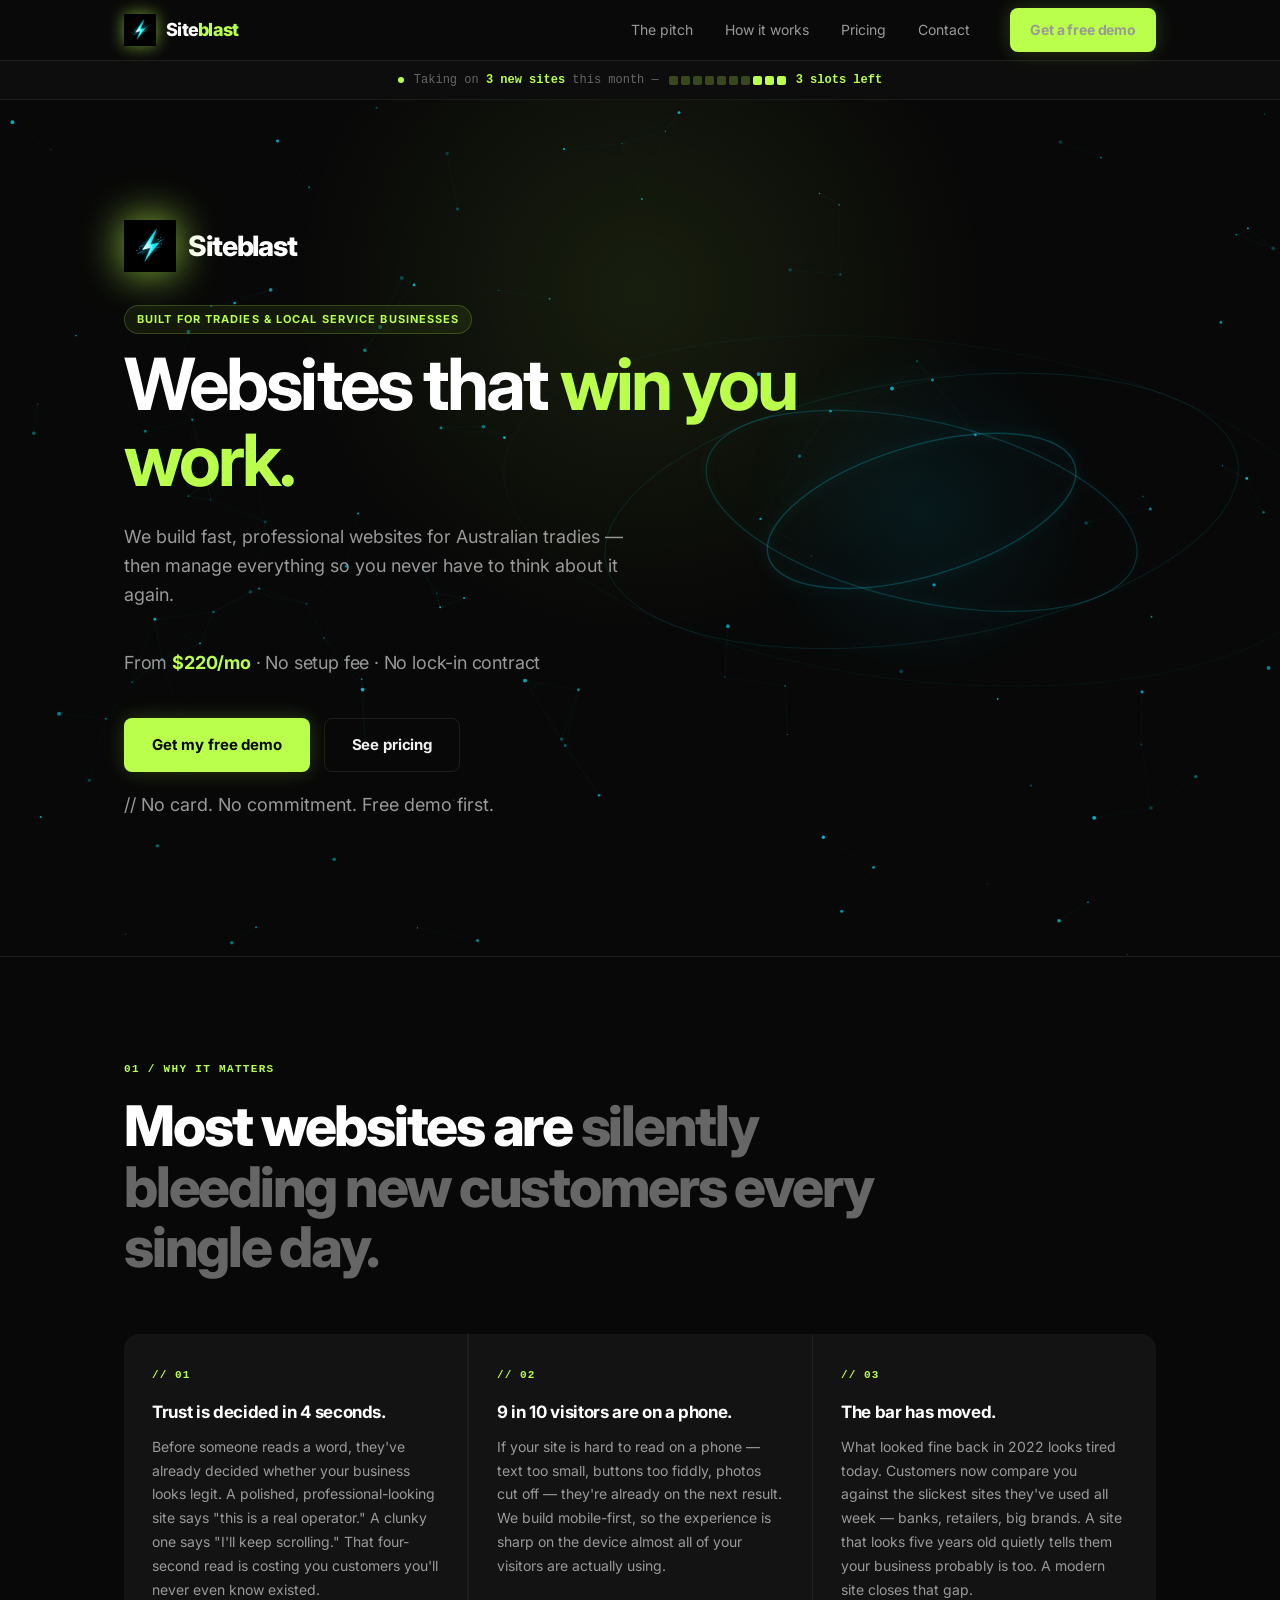
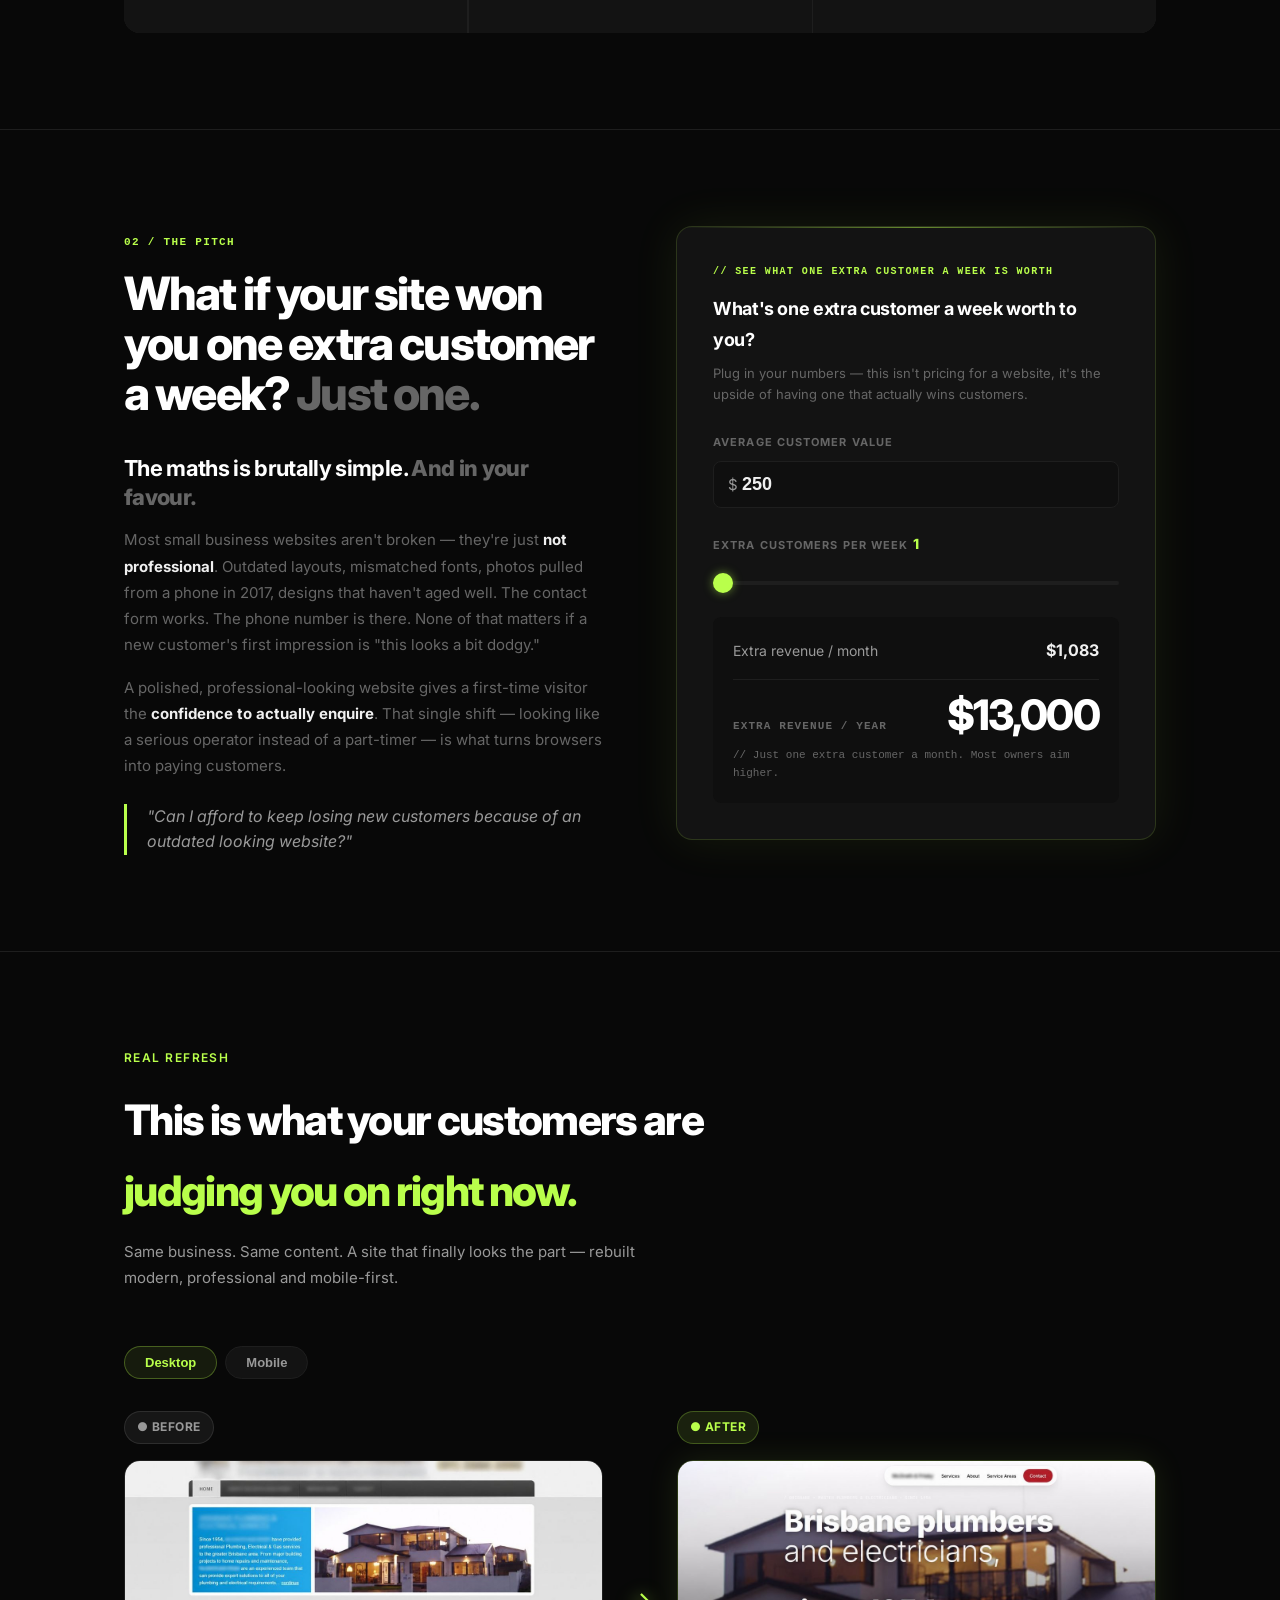
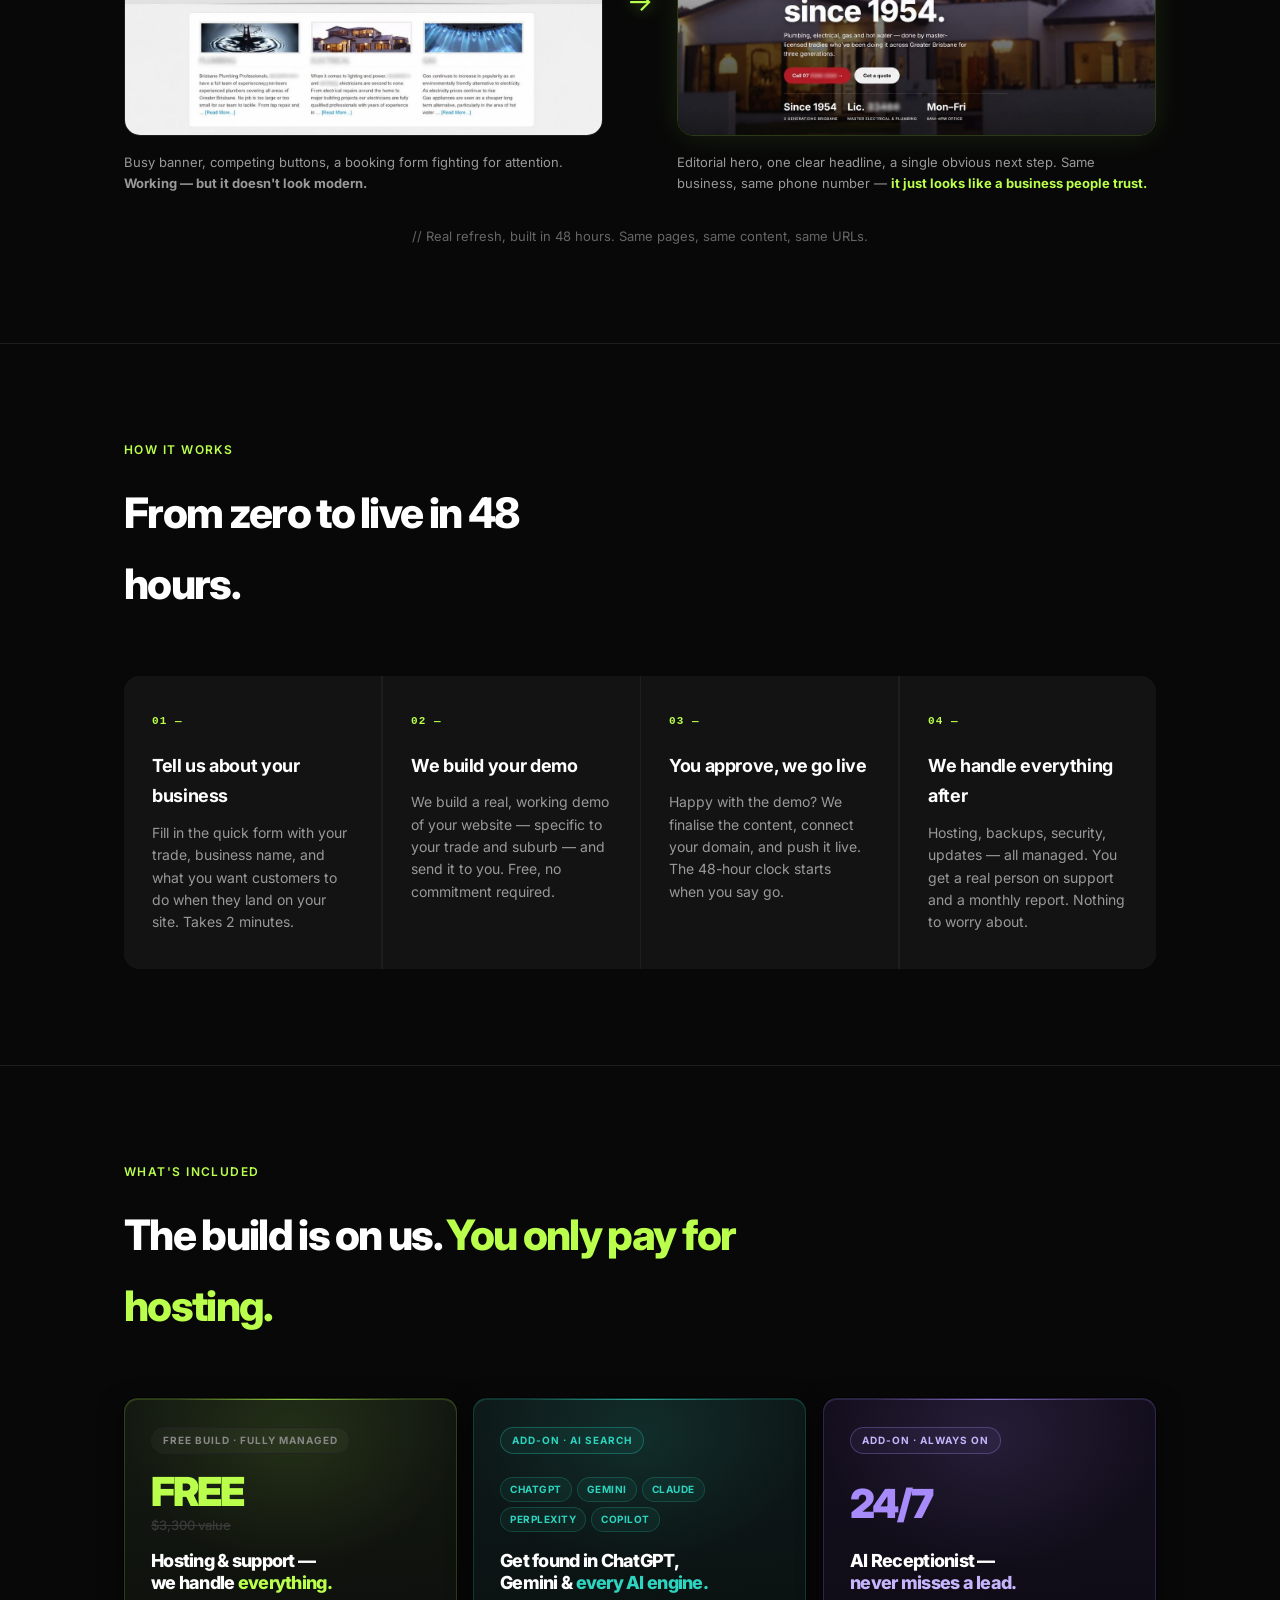
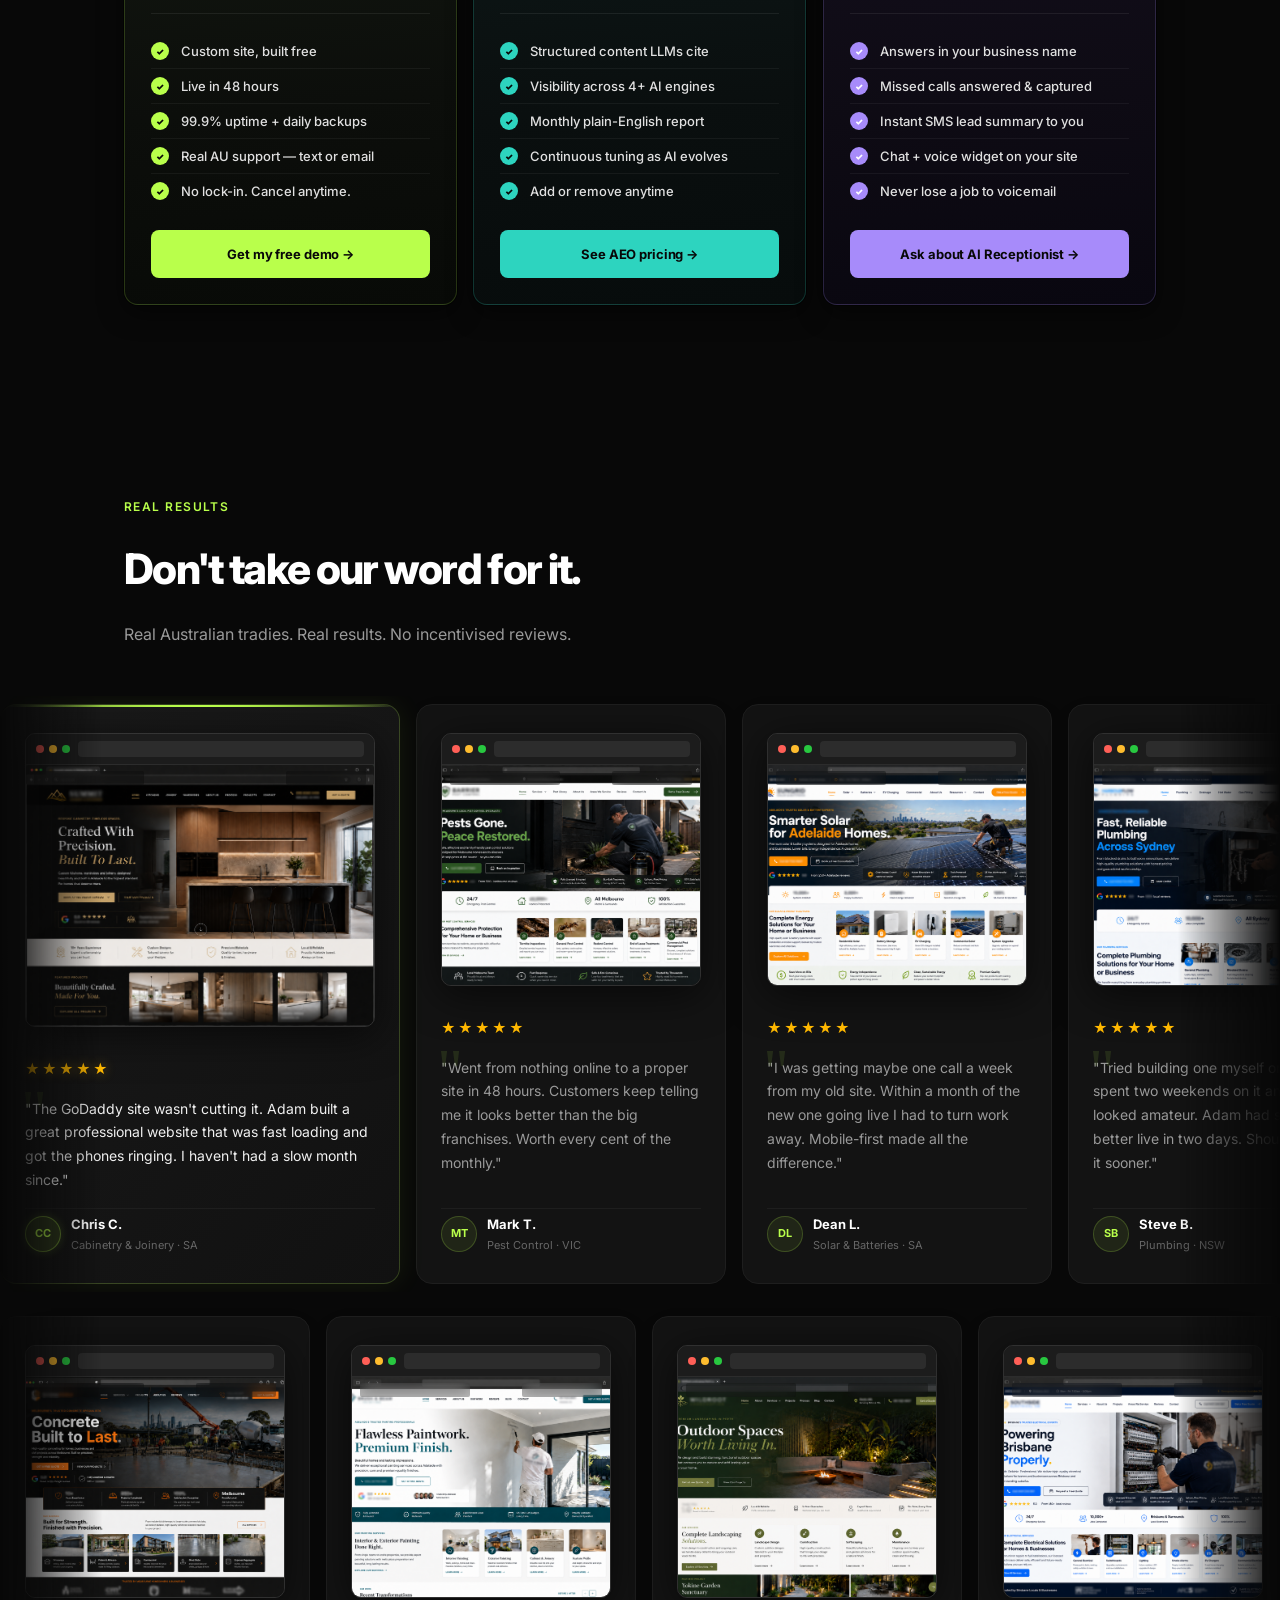
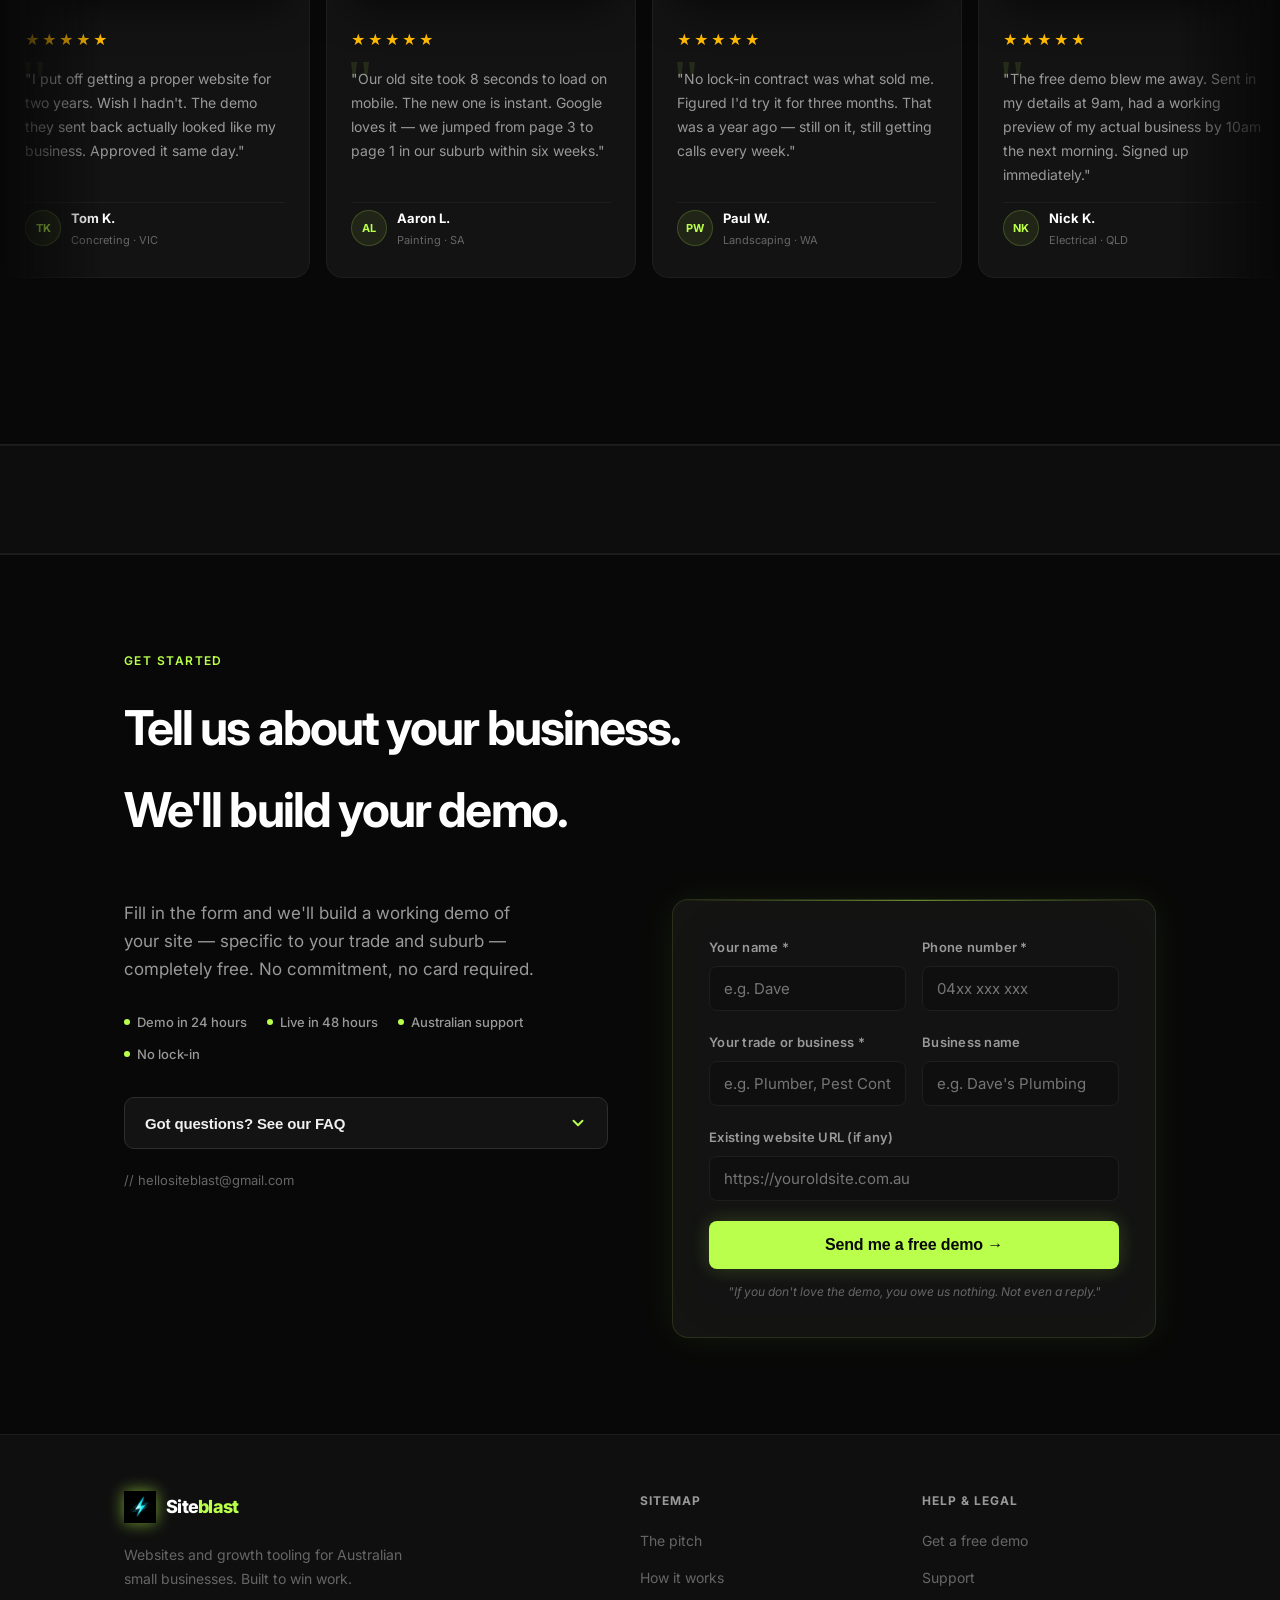
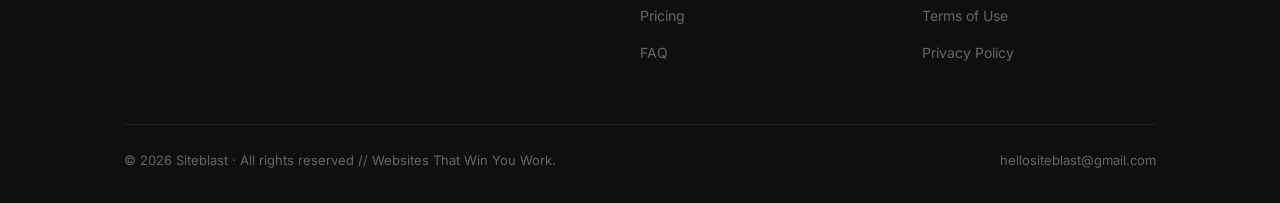
==== commit e155f97a: "Add files via upload" ====
--- a/index.html
+++ b/index.html
@@ -778,7 +778,6 @@
         <span class="social-proof-num">5★</span>
         <span class="social-proof-label">Average review rating</span>
       </div>
-      <a href="#contact" class="btn social-proof-cta">Get my free demo →</a>
     </div>
   </div>
 </section>
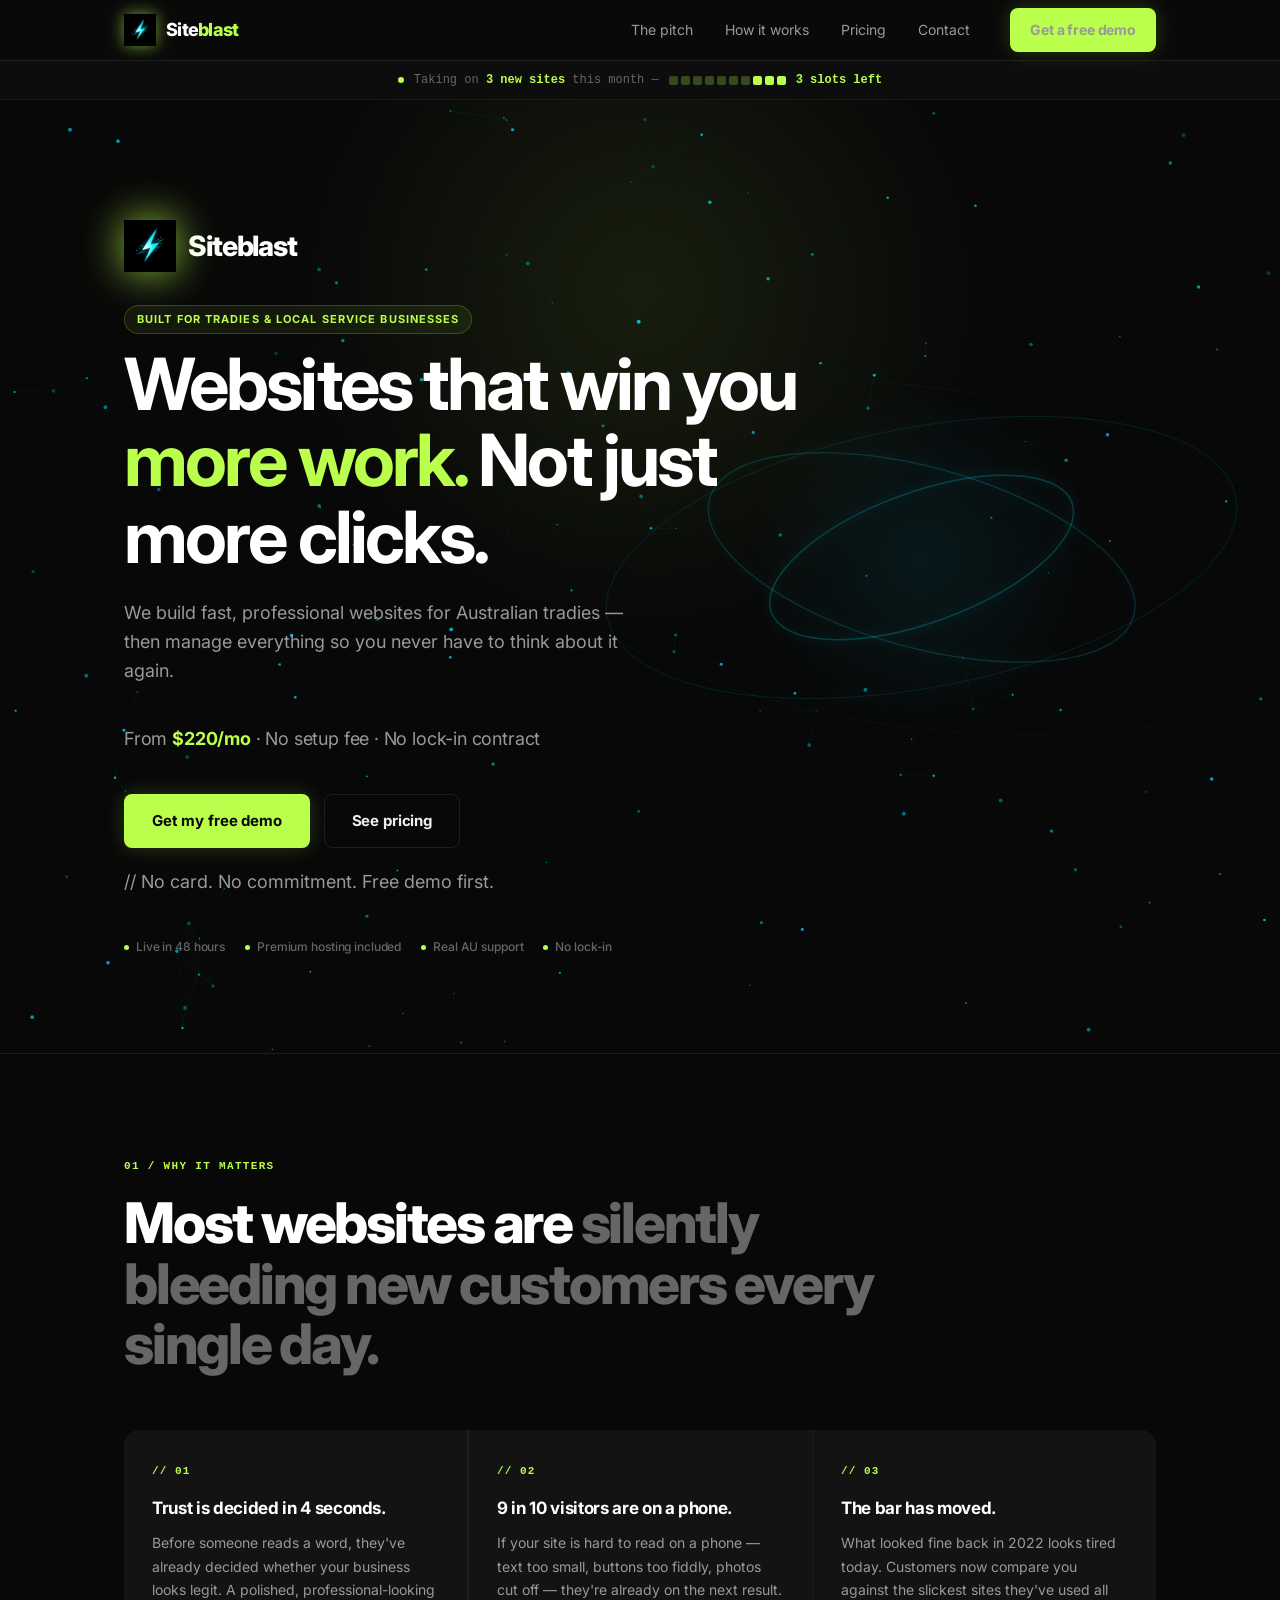
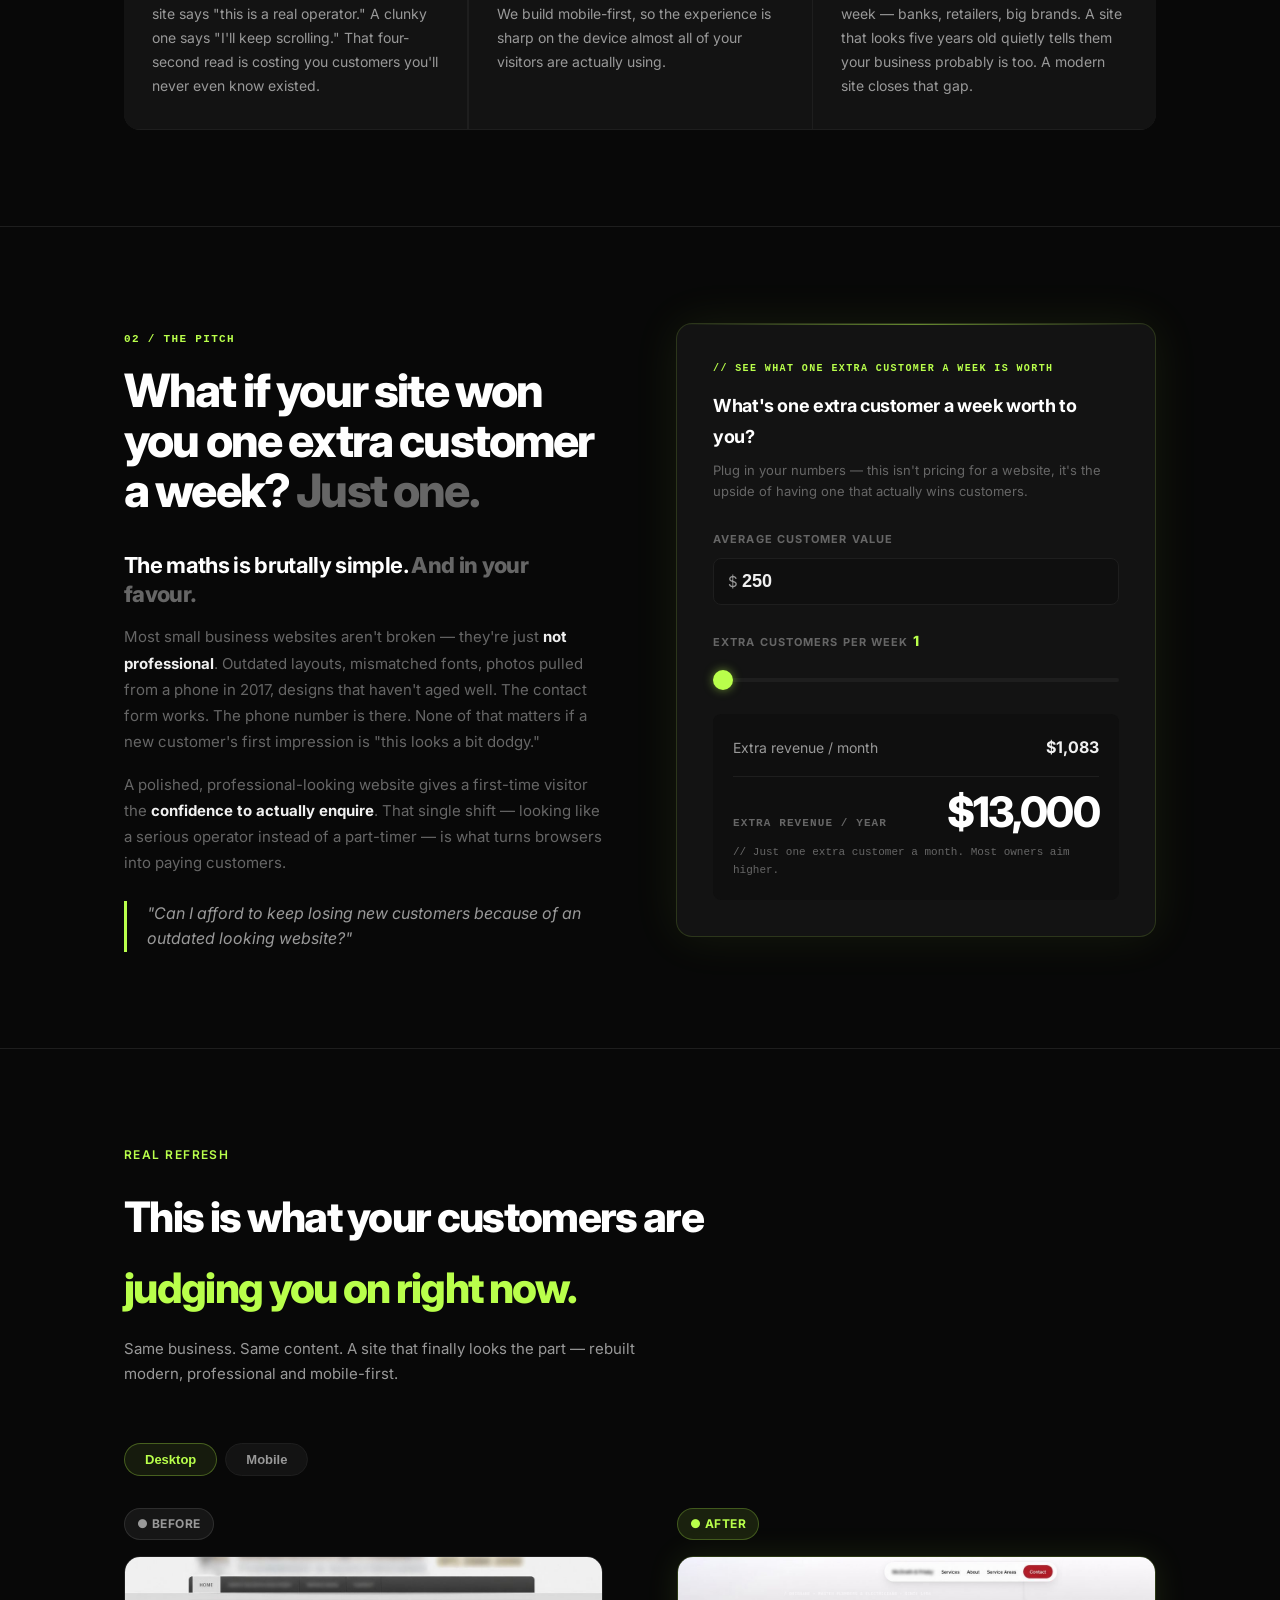
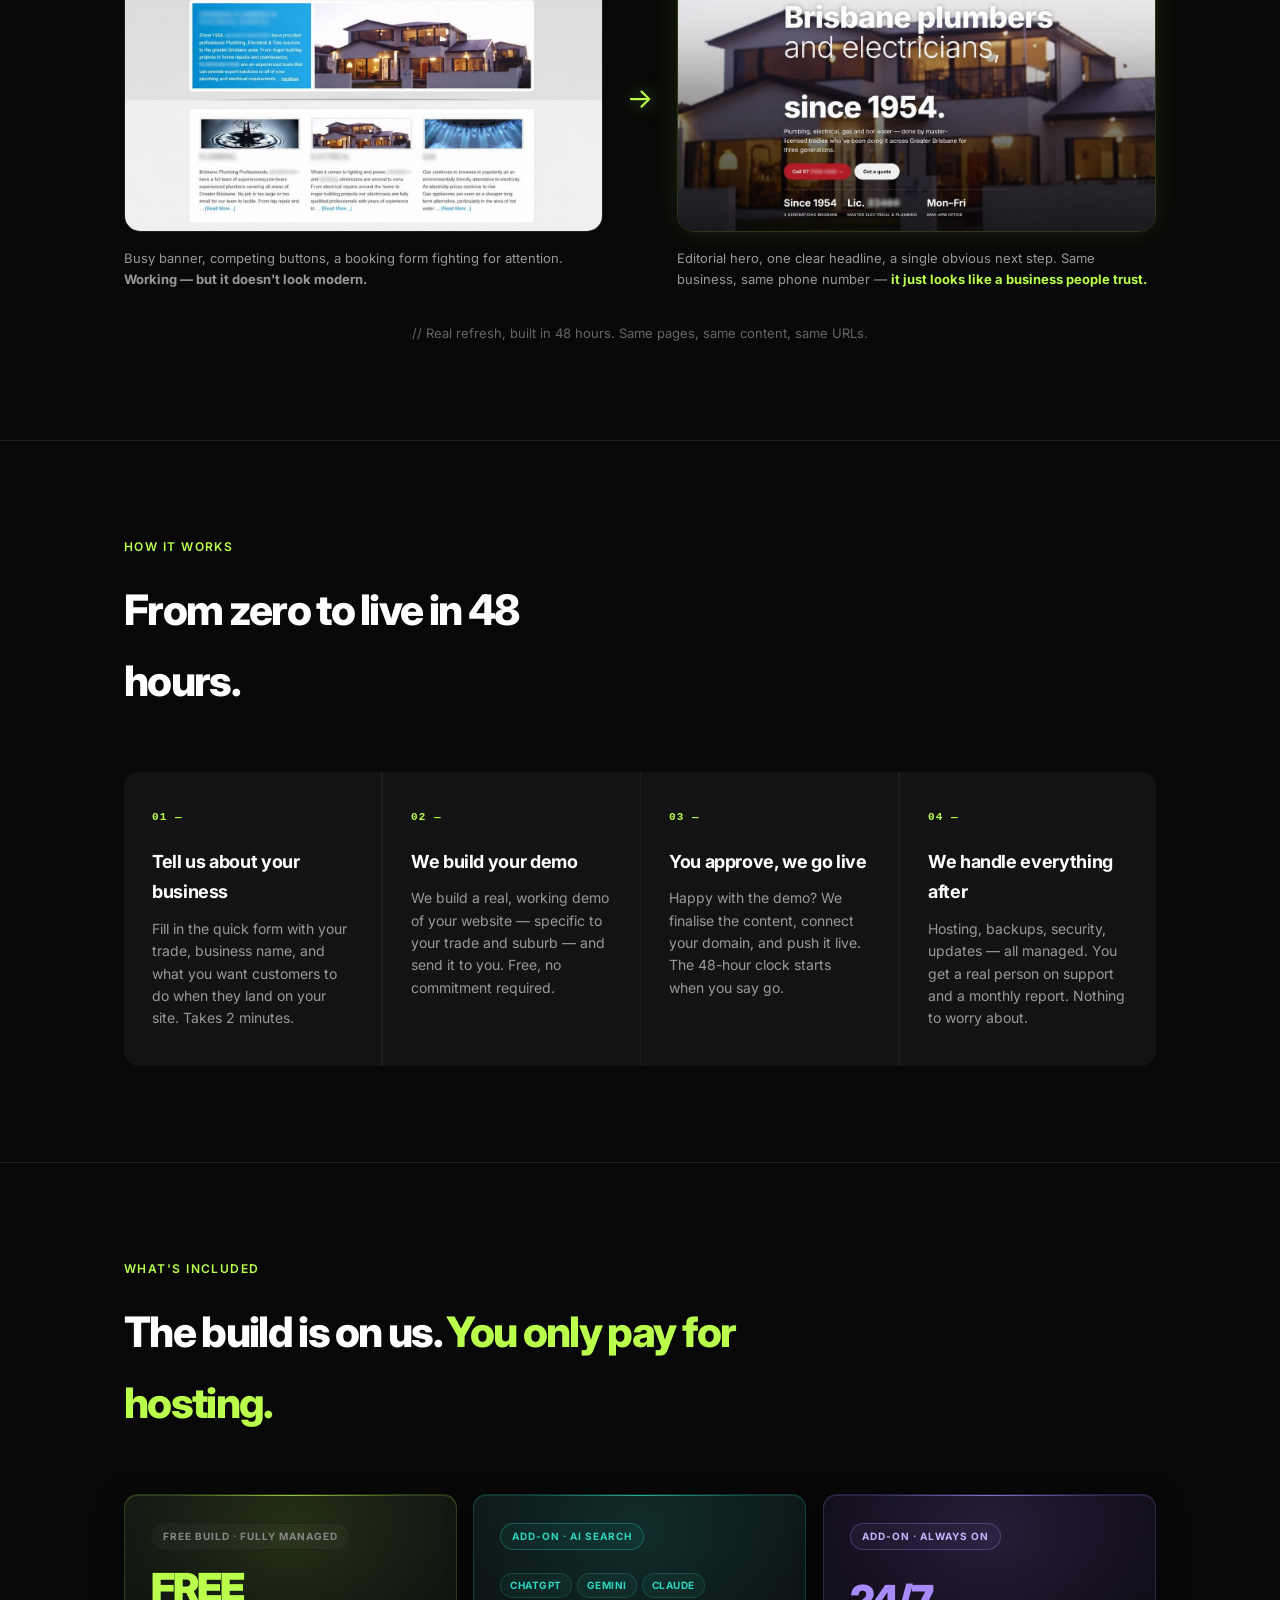
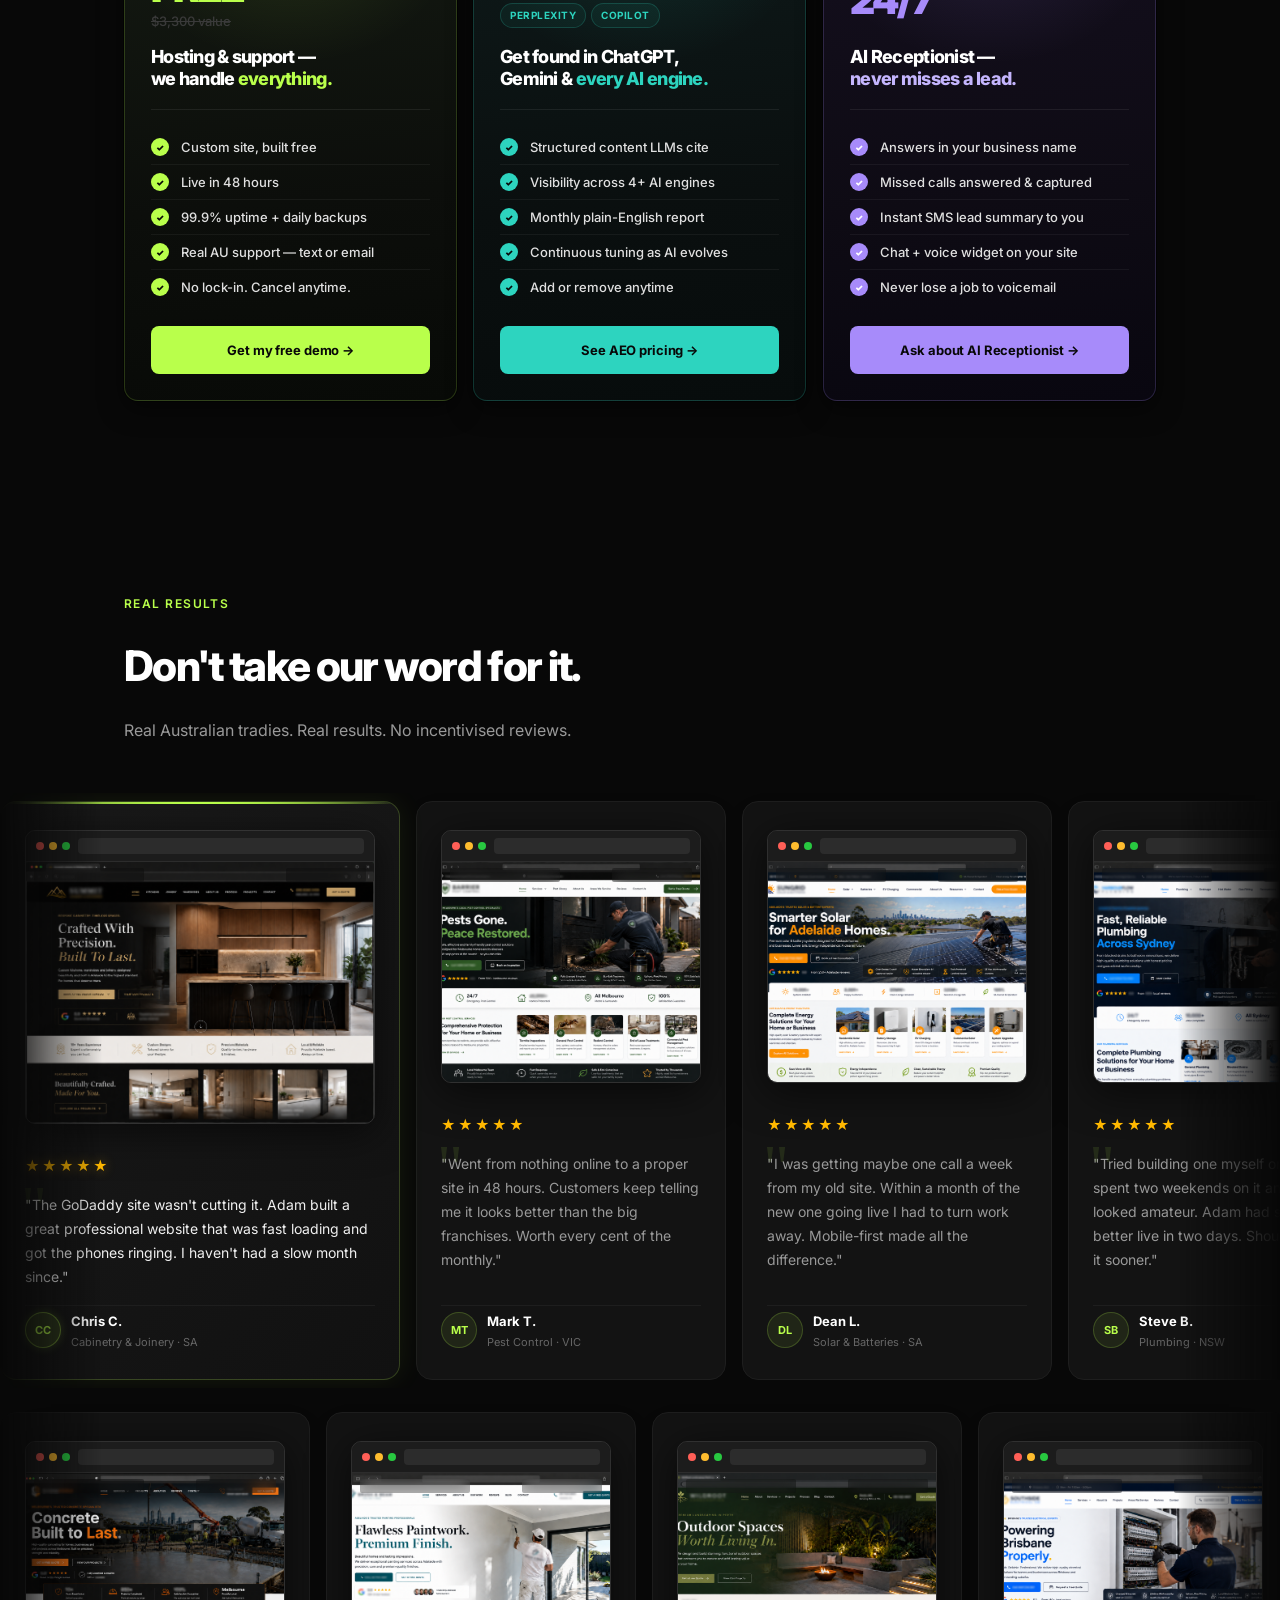
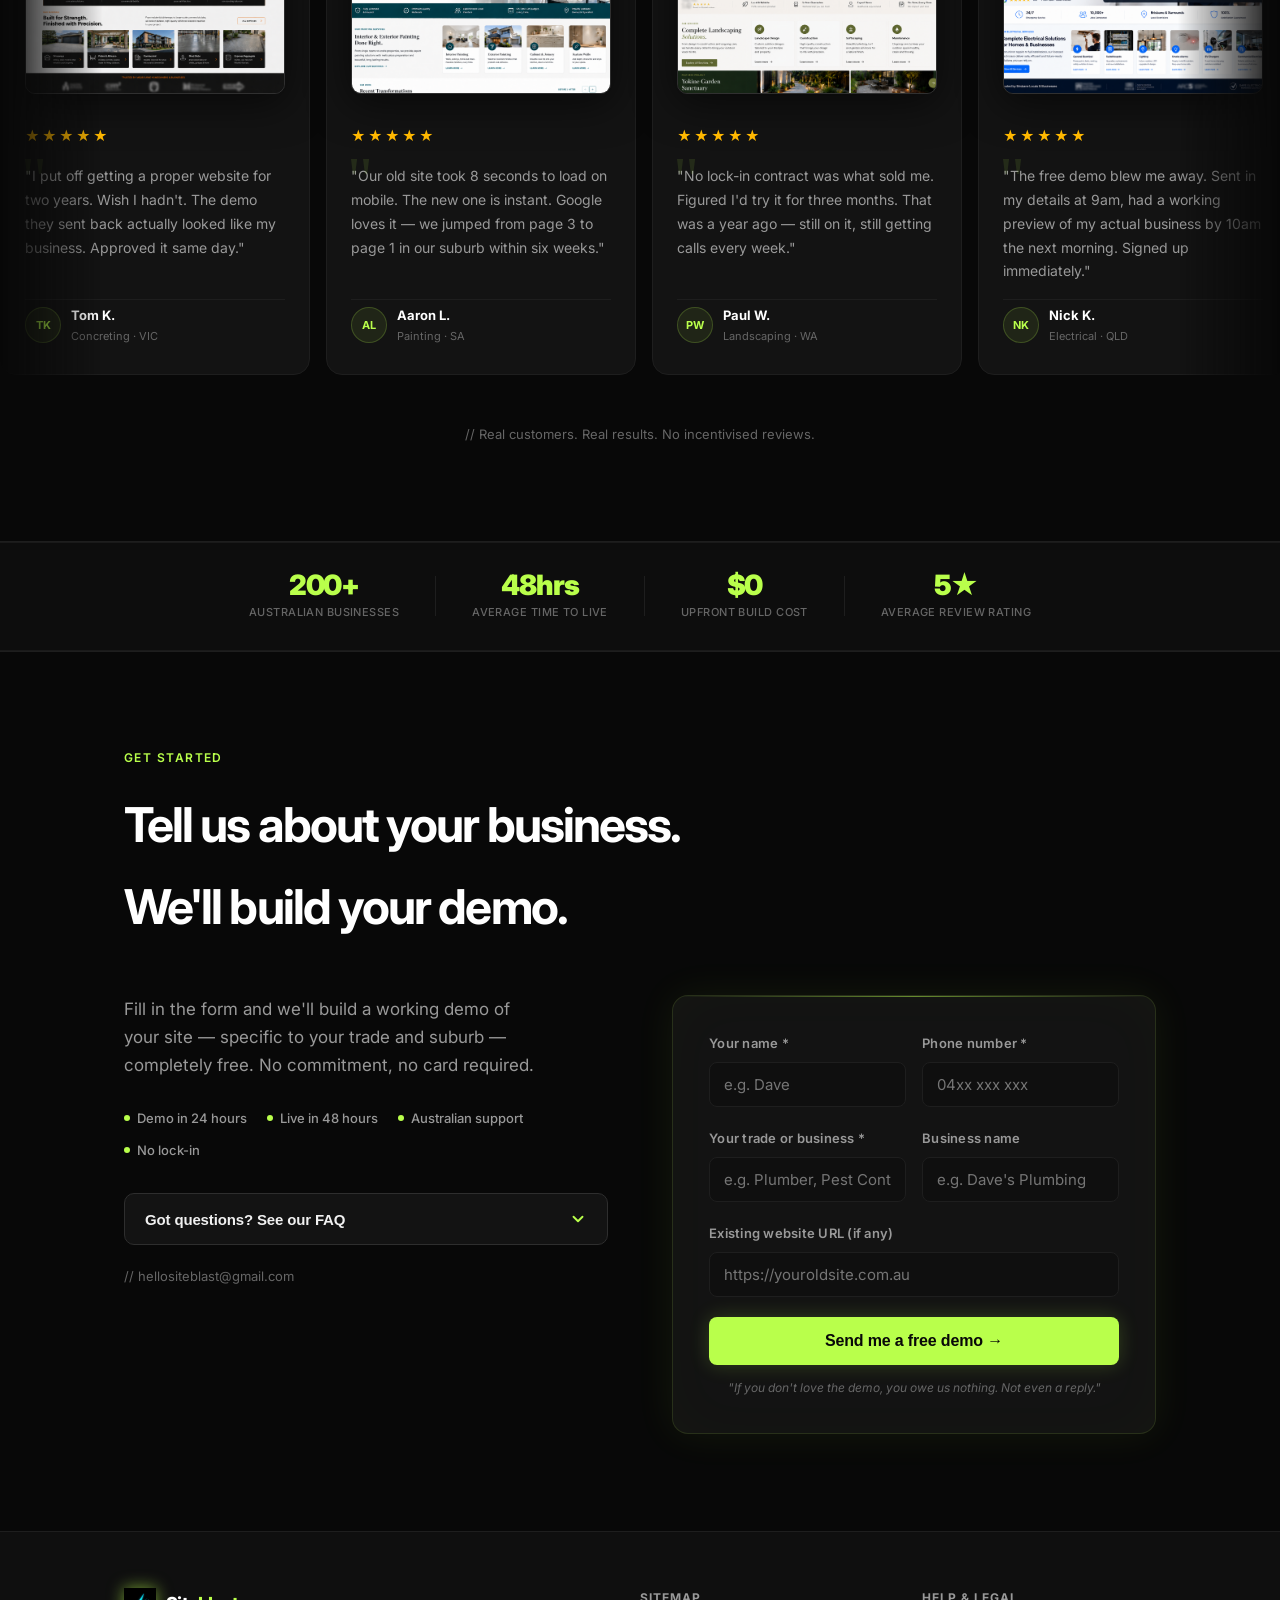
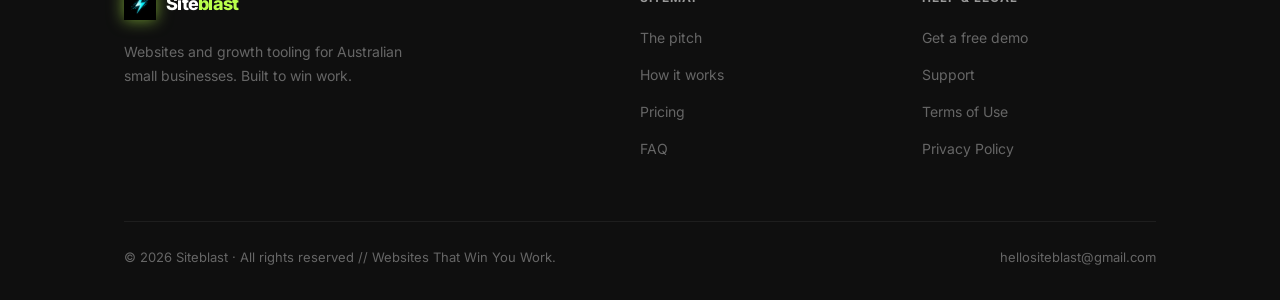
==== commit 4bd51121: "Add files via upload" ====
--- a/index.html
+++ b/index.html
@@ -63,7 +63,7 @@
       <span class="hero-brand-name">Siteblast</span>
     </div>
     <div class="hero-audience-tag reveal reveal-up" style="transition-delay:.05s">Built for tradies &amp; local service businesses</div>
-    <h1 class="reveal reveal-up" style="transition-delay:.15s">Websites that <em>win you work.</em></h1>
+    <h1 class="reveal reveal-up" style="transition-delay:.15s">Websites that win you <em>more work.</em> Not just more clicks.</h1>
     <p class="reveal reveal-up" style="transition-delay:.3s">We build fast, professional websites for Australian tradies — then manage everything so you never have to think about it again.</p>
     <p class="hero-price reveal reveal-up" style="transition-delay:.35s">From <strong>$220/mo</strong> · No setup fee · No lock-in contract</p>
     <div class="hero-btns reveal reveal-up" style="transition-delay:.4s">
@@ -71,6 +71,12 @@
       <a href="pricing.html" class="btn btn-ghost">See pricing</a>
     </div>
     <p class="hero-note">// No card. No commitment. Free demo first.</p>
+    <div class="hero-trust-row reveal reveal-up" style="transition-delay:.5s">
+      <div class="hero-trust-item"><span class="hero-trust-dot"></span>Live in 48 hours</div>
+      <div class="hero-trust-item"><span class="hero-trust-dot"></span>Premium hosting included</div>
+      <div class="hero-trust-item"><span class="hero-trust-dot"></span>Real AU support</div>
+      <div class="hero-trust-item"><span class="hero-trust-dot"></span>No lock-in</div>
+    </div>
   </div>
 </section>
 
@@ -810,6 +816,8 @@
           </button>
           <div class="faq-list" id="faq-list" style="display:none">
             <div class="faq-item open"><button class="faq-q">What do you mean "free to build"? <span class="faq-icon">+</span></button><div class="faq-a">We don't charge an upfront fee to design and build your website. Instead, you pay a monthly hosting and support fee. The build cost is absorbed into the monthly — so you get a professional site without a big invoice up front.</div></div>
+            <div class="faq-item open"><button class="faq-q">Really free? What's the catch? <span class="faq-icon">+</span></button><div class="faq-a">No catch. The build is free because our business runs on the monthly hosting fee, not a big upfront payment. We'd rather earn your business every month than charge you thousands on day one. The 48-hour clock starts when you approve the demo — and if you don't love it, you owe us nothing.</div></div>
+            <div class="faq-item"><button class="faq-q">What if I only have a Facebook page, not a website? <span class="faq-icon">+</span></button><div class="faq-a">Even better. We pull what's useful from your Facebook — photos, services, reviews — and build a proper site around it. You keep the Facebook page. You just stop being held hostage by it. A real website means customers can find you on Google, not just when someone shares your post.</div></div>
             <div class="faq-item open"><button class="faq-q">What kinds of businesses do you work with? <span class="faq-icon">+</span></button><div class="faq-a">Primarily Australian tradespeople and local service businesses — concreters, pest controllers, tree loppers, plumbers, electricians, cleaners, landscapers, and similar. If you run a local service business and need a professional online presence that actually generates enquiries, we're built for you.</div></div>
             <div class="faq-item"><button class="faq-q">How does the 48-hour turnaround work? <span class="faq-icon">+</span></button><div class="faq-a">Once you approve your demo and give us the go-ahead, we finalise all content, connect your domain, and push the site live within 48 hours. The demo itself we'll send you within 24 hours of your initial enquiry.</div></div>
             <div class="faq-item"><button class="faq-q">Do I own my website and domain? <span class="faq-icon">+</span></button><div class="faq-a">Yes. Your domain is always registered in your name. If you ever leave Siteblast, the code is yours to take. We don't hold your site hostage.</div></div>
--- a/style.css
+++ b/style.css
@@ -2699,3 +2699,27 @@
   line-height: 1;
   display: block;
 }
+
+/* ── HERO TRUST ROW ── */
+.hero-trust-row {
+  display: flex;
+  flex-wrap: wrap;
+  gap: 6px 20px;
+  margin-top: 24px;
+}
+.hero-trust-item {
+  display: flex;
+  align-items: center;
+  gap: 7px;
+  font-size: 12px;
+  font-weight: 500;
+  color: var(--mid);
+  letter-spacing: -.01em;
+}
+.hero-trust-dot {
+  width: 5px;
+  height: 5px;
+  border-radius: 50%;
+  background: var(--accent);
+  flex-shrink: 0;
+}
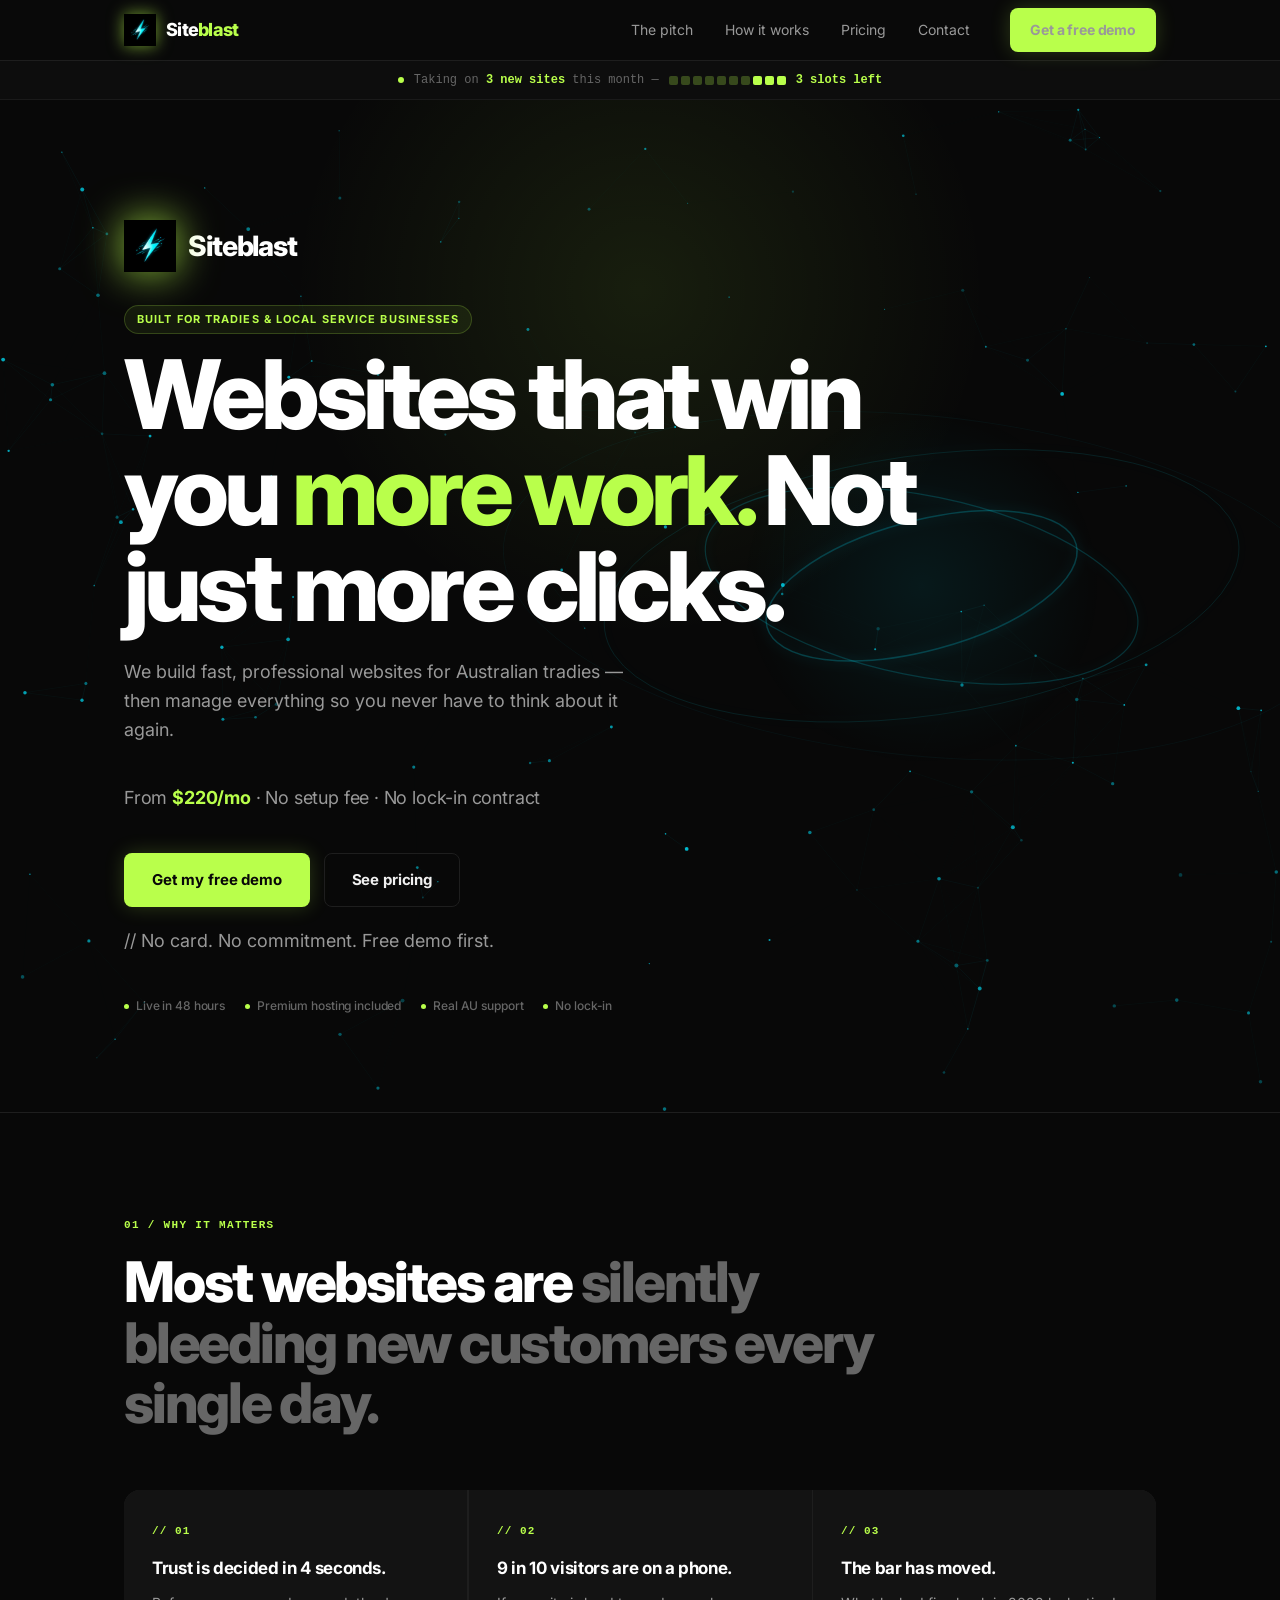
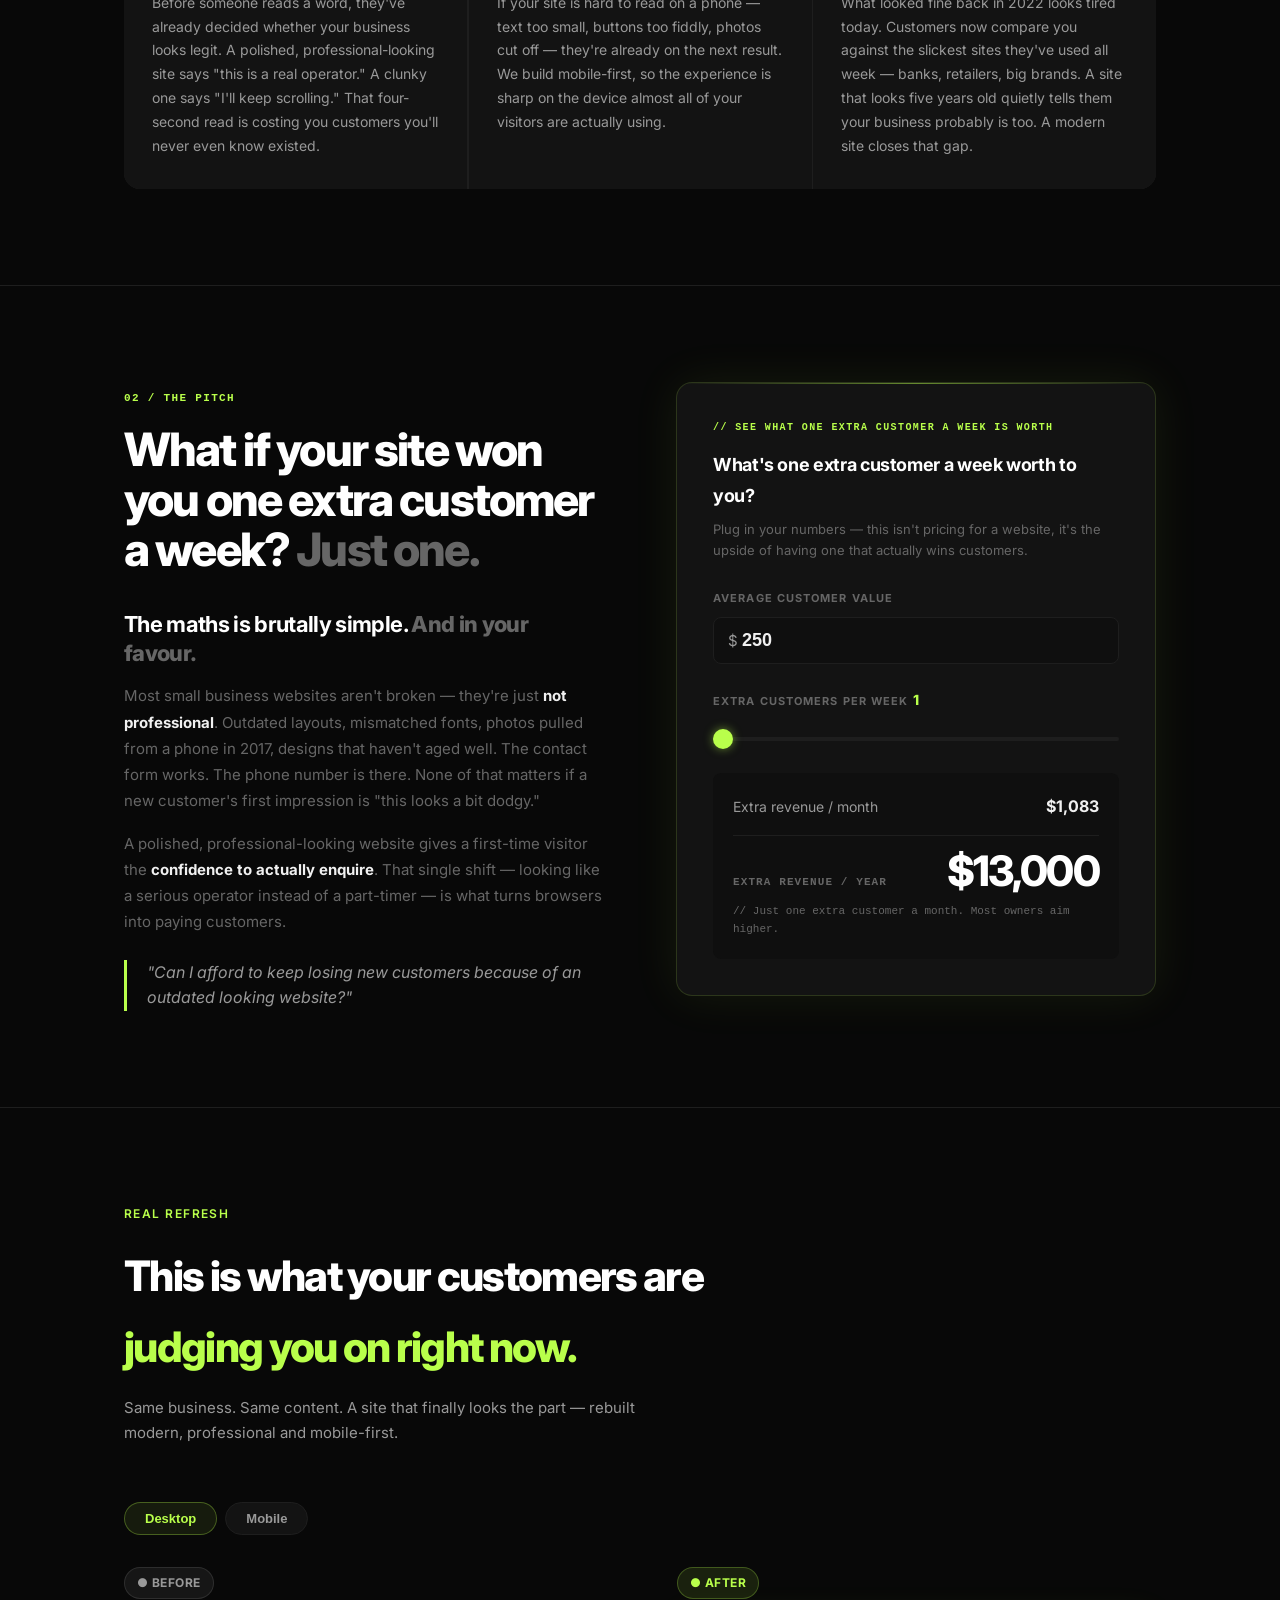
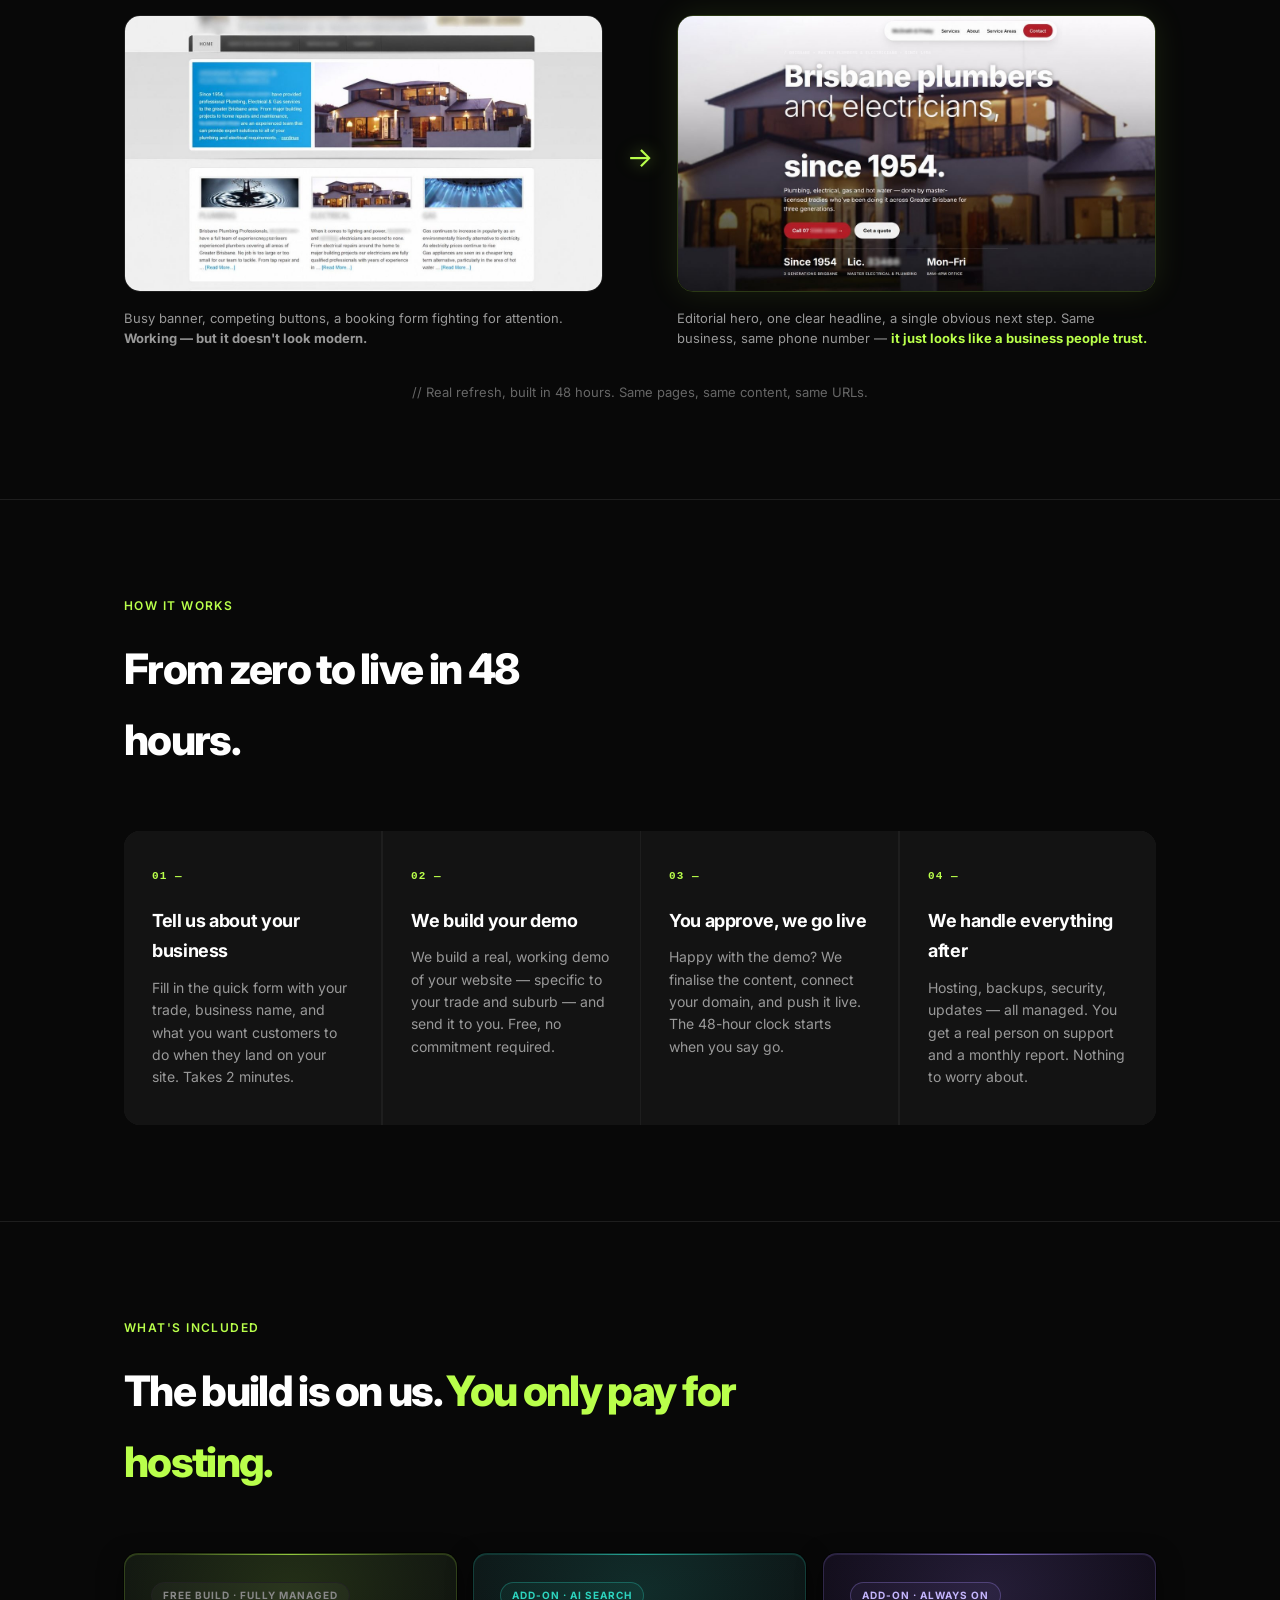
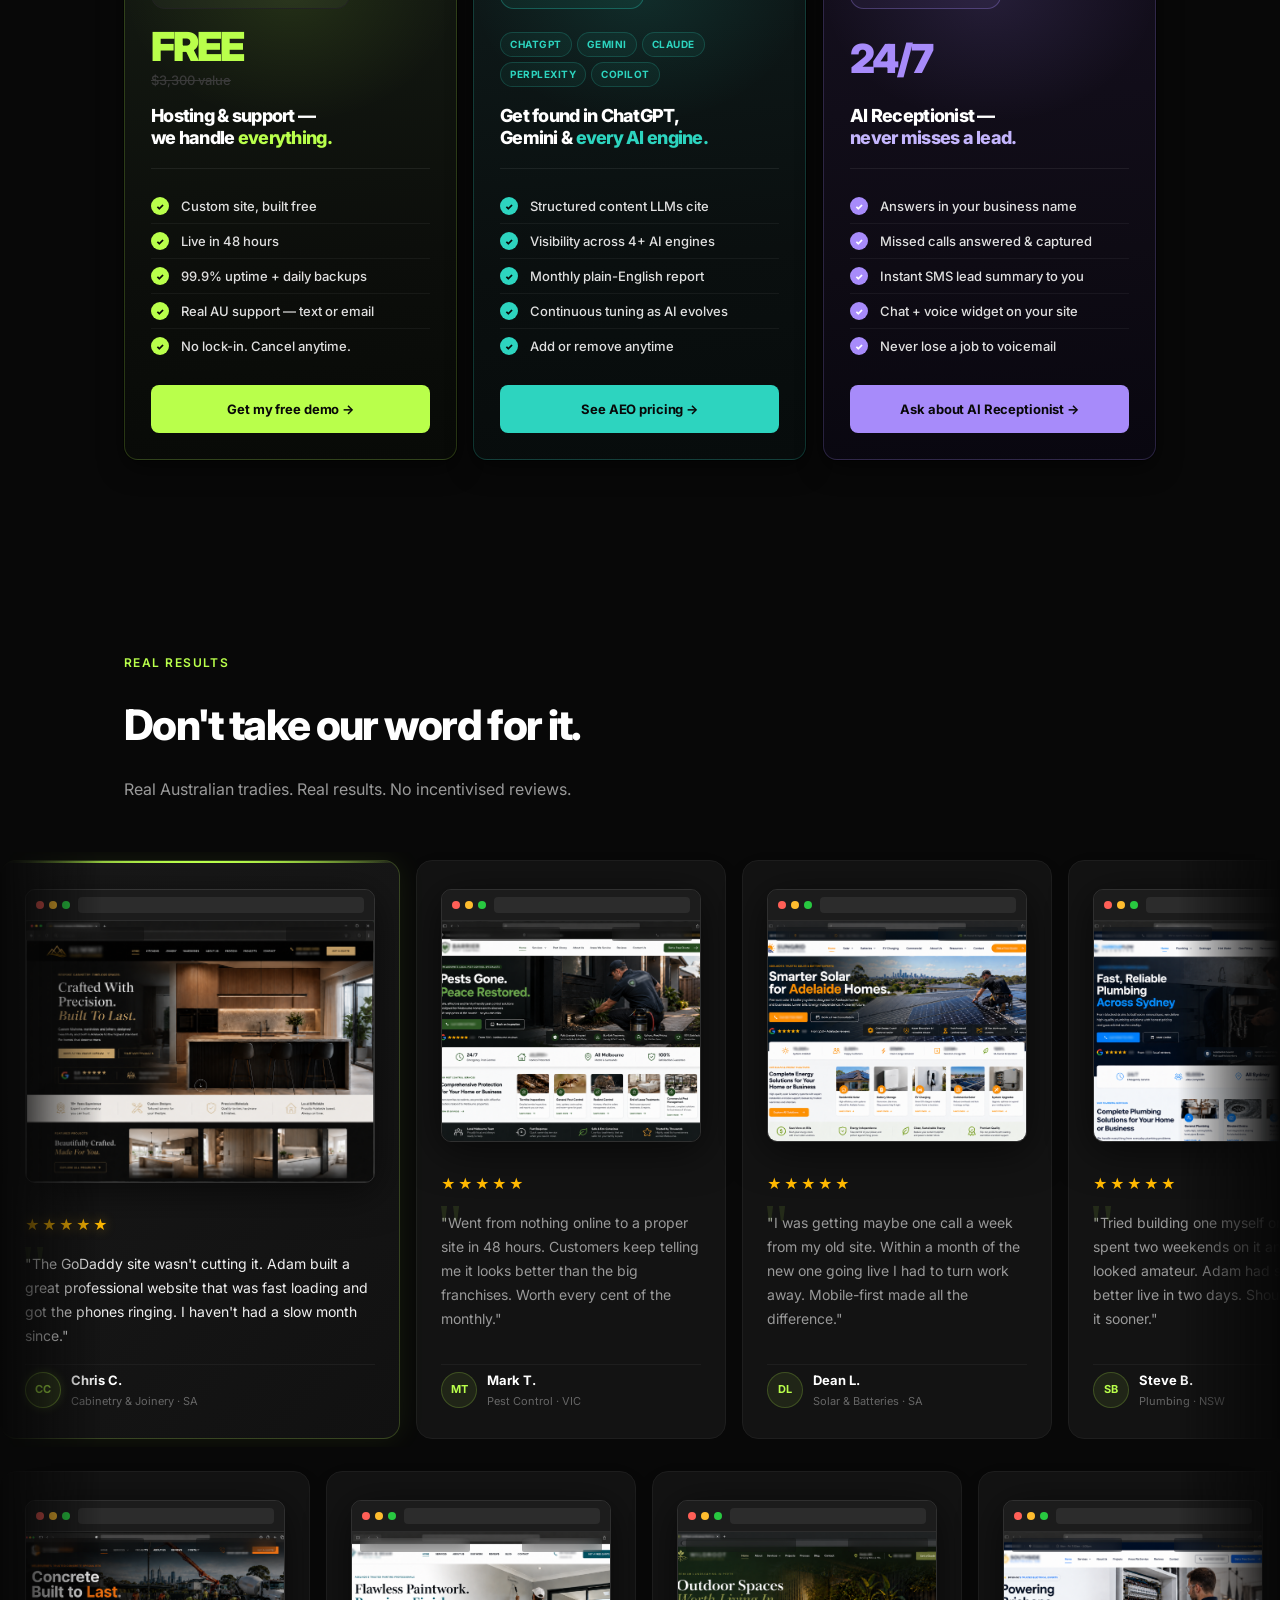
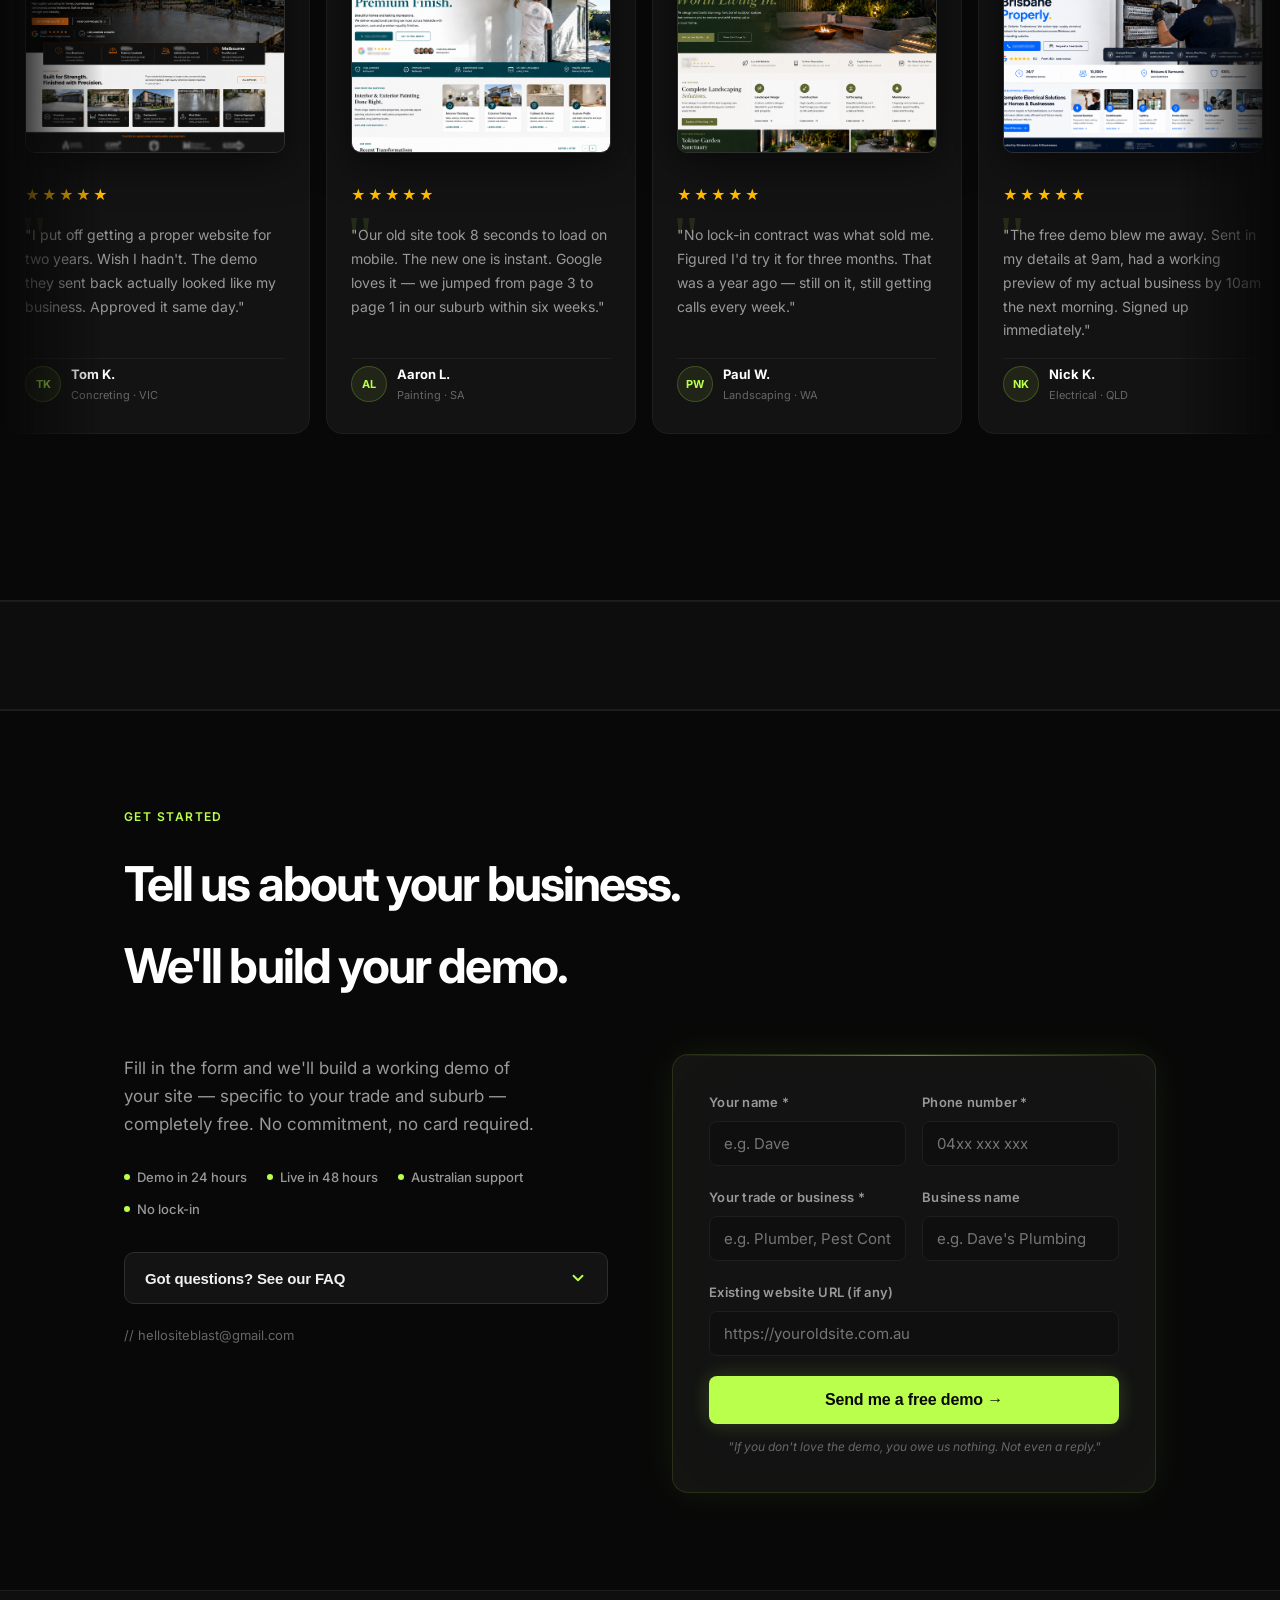
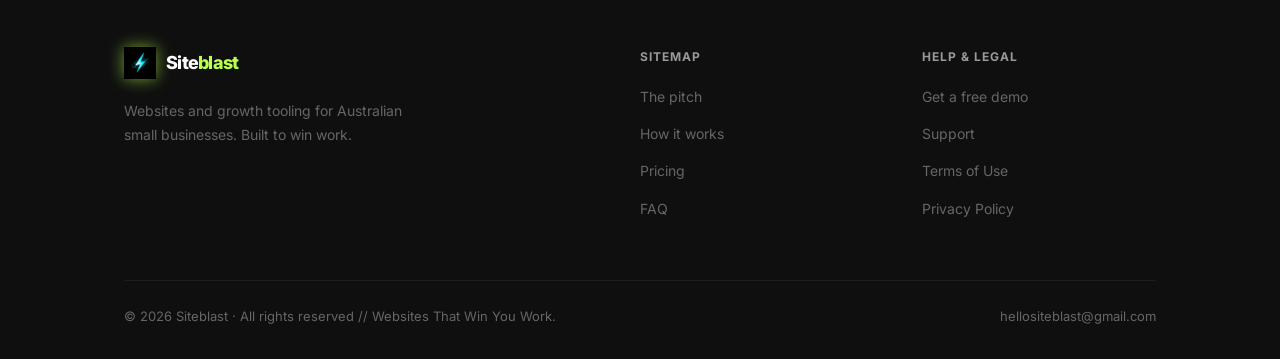
==== commit 3a8e43a9: "Add files via upload" ====
--- a/index.html
+++ b/index.html
@@ -815,10 +815,10 @@
             <svg class="faq-toggle-chevron" id="faq-toggle-chevron" width="18" height="18" viewBox="0 0 24 24" fill="none" stroke="currentColor" stroke-width="2.5" stroke-linecap="round" stroke-linejoin="round"><polyline points="6 9 12 15 18 9"/></svg>
           </button>
           <div class="faq-list" id="faq-list" style="display:none">
-            <div class="faq-item open"><button class="faq-q">What do you mean "free to build"? <span class="faq-icon">+</span></button><div class="faq-a">We don't charge an upfront fee to design and build your website. Instead, you pay a monthly hosting and support fee. The build cost is absorbed into the monthly — so you get a professional site without a big invoice up front.</div></div>
-            <div class="faq-item open"><button class="faq-q">Really free? What's the catch? <span class="faq-icon">+</span></button><div class="faq-a">No catch. The build is free because our business runs on the monthly hosting fee, not a big upfront payment. We'd rather earn your business every month than charge you thousands on day one. The 48-hour clock starts when you approve the demo — and if you don't love it, you owe us nothing.</div></div>
+            <div class="faq-item"><button class="faq-q">What do you mean "free to build"? <span class="faq-icon">+</span></button><div class="faq-a">We don't charge an upfront fee to design and build your website. Instead, you pay a monthly hosting and support fee. The build cost is absorbed into the monthly — so you get a professional site without a big invoice up front.</div></div>
+            <div class="faq-item"><button class="faq-q">Really free? What's the catch? <span class="faq-icon">+</span></button><div class="faq-a">No catch. The build is free because our business runs on the monthly hosting fee, not a big upfront payment. We'd rather earn your business every month than charge you thousands on day one. The 48-hour clock starts when you approve the demo — and if you don't love it, you owe us nothing.</div></div>
             <div class="faq-item"><button class="faq-q">What if I only have a Facebook page, not a website? <span class="faq-icon">+</span></button><div class="faq-a">Even better. We pull what's useful from your Facebook — photos, services, reviews — and build a proper site around it. You keep the Facebook page. You just stop being held hostage by it. A real website means customers can find you on Google, not just when someone shares your post.</div></div>
-            <div class="faq-item open"><button class="faq-q">What kinds of businesses do you work with? <span class="faq-icon">+</span></button><div class="faq-a">Primarily Australian tradespeople and local service businesses — concreters, pest controllers, tree loppers, plumbers, electricians, cleaners, landscapers, and similar. If you run a local service business and need a professional online presence that actually generates enquiries, we're built for you.</div></div>
+            <div class="faq-item"><button class="faq-q">What kinds of businesses do you work with? <span class="faq-icon">+</span></button><div class="faq-a">Primarily Australian tradespeople and local service businesses — concreters, pest controllers, tree loppers, plumbers, electricians, cleaners, landscapers, and similar. If you run a local service business and need a professional online presence that actually generates enquiries, we're built for you.</div></div>
             <div class="faq-item"><button class="faq-q">How does the 48-hour turnaround work? <span class="faq-icon">+</span></button><div class="faq-a">Once you approve your demo and give us the go-ahead, we finalise all content, connect your domain, and push the site live within 48 hours. The demo itself we'll send you within 24 hours of your initial enquiry.</div></div>
             <div class="faq-item"><button class="faq-q">Do I own my website and domain? <span class="faq-icon">+</span></button><div class="faq-a">Yes. Your domain is always registered in your name. If you ever leave Siteblast, the code is yours to take. We don't hold your site hostage.</div></div>
             <div class="faq-item"><button class="faq-q">What if I need more than one change per month? <span class="faq-icon">+</span></button><div class="faq-a">Minor updates like fixing a typo or swapping a photo are always free. The "one change per month" refers to more significant updates. If you regularly need more, we can discuss a custom arrangement.</div></div>
--- a/style.css
+++ b/style.css
@@ -181,13 +181,13 @@
 }
 .hero-label::before { content: '●'; font-size: 8px; }
 .hero h1 {
-  font-size: clamp(40px, 6.5vw, 72px);
-  font-weight: 700;
-  line-height: 1.06;
-  letter-spacing: -.04em;
+  font-size: clamp(48px, 8.5vw, 96px);
+  font-weight: 800;
+  line-height: 1.0;
+  letter-spacing: -.05em;
   color: var(--pure);
   margin-bottom: 24px;
-  max-width: 740px;
+  max-width: 820px;
 }
 .hero h1 em { font-style: normal; color: var(--accent); }
 .hero p {
@@ -574,7 +574,7 @@
   .nav-links.open { display: flex; }
   .nav-toggle { display: block; }
   .hero { padding: 80px 0 64px; }
-  .hero h1 { font-size: 36px; }
+  .hero h1 { font-size: 42px; }
   .pitch-grid { grid-template-columns: 1fr; gap: 40px; }
   .contact-grid { grid-template-columns: 1fr; gap: 40px; }
   .footer-grid { grid-template-columns: 1fr; gap: 32px; }
